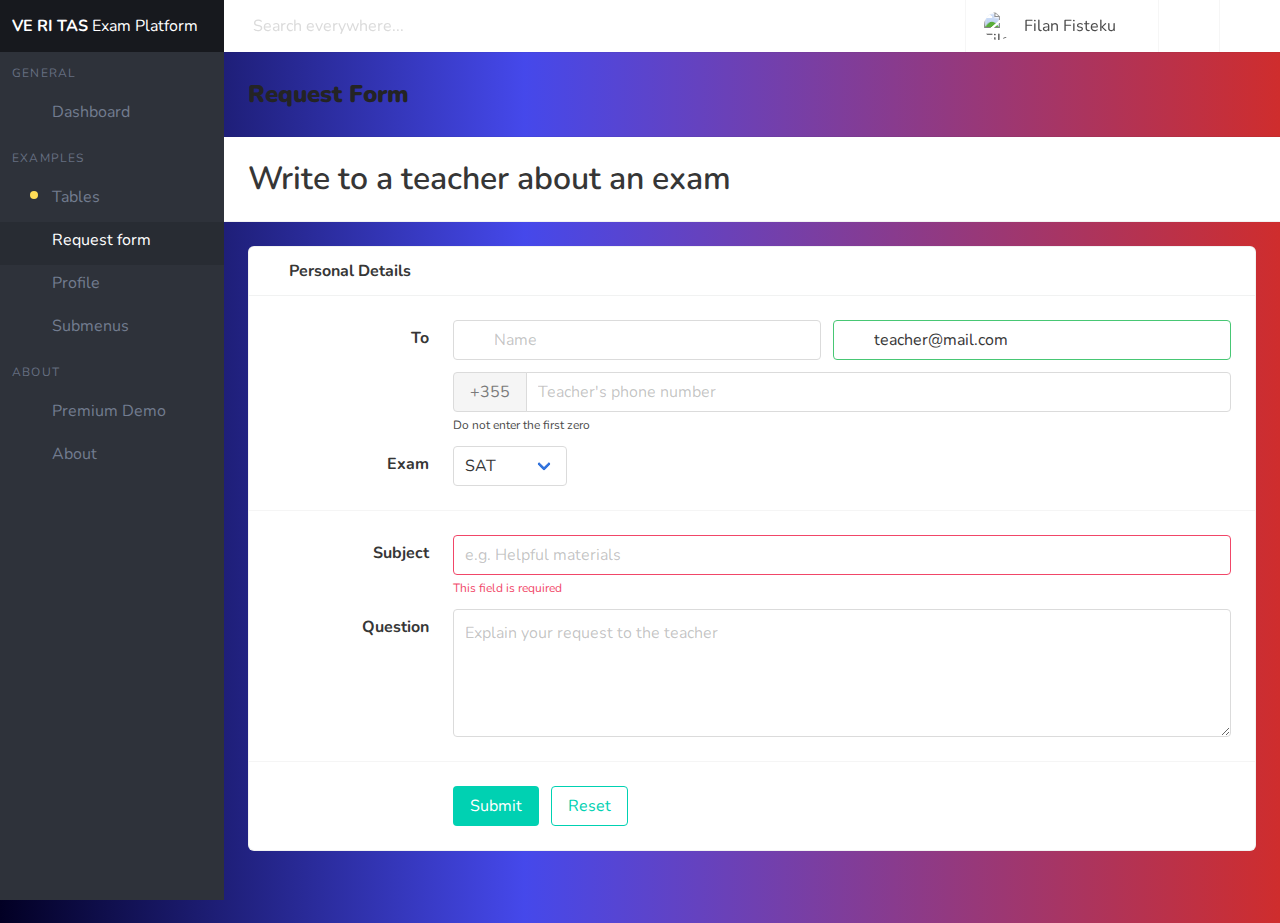
==== demo/forms.html @ 0a77200a "Intialize repository" ====
<!DOCTYPE html>
<html lang="en" class="has-aside-left has-aside-mobile-transition has-navbar-fixed-top has-aside-expanded" style="background: linear-gradient(90deg, rgba(2,0,36,1) 0%, rgba(26,30,230,0.8122957801284576) 41%, rgba(207,45,45,1) 100%);;;"></html>
<html lang="en" class="has-aside-left has-aside-mobile-transition has-navbar-fixed-top has-aside-expanded">
<head>
  <meta charset="utf-8">
  <meta http-equiv="X-UA-Compatible" content="IE=edge">
  <meta name="viewport" content="width=device-width, initial-scale=1">
  <title>Write to the teacher </title>


  <link rel="stylesheet" href="css/main.min.css">


  <link rel="dns-prefetch" href="https://fonts.gstatic.com">
  <link href="https://fonts.googleapis.com/css?family=Nunito" rel="stylesheet" type="text/css">
</head>
<body>
<div id="app">
  <nav id="navbar-main" class="navbar is-fixed-top">
    <div class="navbar-brand">
      <a class="navbar-item is-hidden-desktop jb-aside-mobile-toggle">
        <span class="icon"><i class="mdi mdi-forwardburger mdi-24px"></i></span>
      </a>
      <div class="navbar-item has-control">
        <div class="control"><input placeholder="Search everywhere..." class="input"></div>
      </div>
    </div>
    <div class="navbar-brand is-right">
      <a class="navbar-item is-hidden-desktop jb-navbar-menu-toggle" data-target="navbar-menu">
        <span class="icon"><i class="mdi mdi-dots-vertical"></i></span>
      </a>
    </div>
    <div class="navbar-menu fadeIn animated faster" id="navbar-menu">
      <div class="navbar-end">
        <div class="navbar-item has-dropdown has-dropdown-with-icons has-divider is-hoverable">
          
           
          
       
          </div>
        </div>
        <div class="navbar-item has-dropdown has-dropdown-with-icons has-divider has-user-avatar is-hoverable">
          <a class="navbar-link is-arrowless">
            <div class="is-user-avatar">
              <img src="https://avatars.dicebear.com/v2/initials/Filan-Fisteku.svg" alt="Filan Fisteku">
            </div>
            <div class="is-user-name">
              <span>Filan Fisteku</span>
            </div>
            <span class="icon"><i class="mdi mdi-chevron-down"></i></span>
          </a>
          <div class="navbar-dropdown">
            <a href="profile.html" class="navbar-item">
              <span class="icon"><i class="mdi mdi-account"></i></span>
              <span>My Profile</span>
            </a>
            <a class="navbar-item">
              <span class="icon"><i class="mdi mdi-settings"></i></span>
              <span>Settings</span>
            </a>
            <a class="navbar-item">
              <span class="icon"><i class="mdi mdi-email"></i></span>
              <span>Messages</span>
            </a>
            <hr class="navbar-divider">
            <a class="navbar-item">
              <span class="icon"><i class="mdi mdi-logout"></i></span>
              <span>Log Out</span>
            </a>
          </div>
        </div>
        <a href="https://justboil.me/bulma-admin-template/one-html" title="About" class="navbar-item has-divider is-desktop-icon-only">
          <span class="icon"><i class="mdi mdi-help-circle-outline"></i></span>
          <span>About</span>
        </a>
        <a title="Log out" class="navbar-item is-desktop-icon-only">
          <span class="icon"><i class="mdi mdi-logout"></i></span>
          <span>Log out</span>
        </a>
      </div>
    </div>
  </nav>
  <aside class="aside is-placed-left is-expanded">
    <div class="aside-tools">
      <div class="aside-tools-label">
        <span><b>VE RI TAS</b> Exam Platform</span>
      </div>
    </div>
    <div class="menu is-menu-main">
      <p class="menu-label">General</p>
      <ul class="menu-list">
        <li>
          <a href="index.html" class="has-icon">
            <span class="icon"><i class="mdi mdi-desktop-mac"></i></span>
            <span class="menu-item-label">Dashboard</span>
          </a>
        </li>
      </ul>
      <p class="menu-label">Examples</p>
      <ul class="menu-list">
        <li>
          <a href="tables.html" class="has-icon">
            <span class="icon has-update-mark"><i class="mdi mdi-table"></i></span>
            <span class="menu-item-label">Tables</span>
          </a>
        </li>
        <li>
          <a href="forms.html" class="is-active has-icon">
            <span class="icon"><i class="mdi mdi-square-edit-outline"></i></span>
            <span class="menu-item-label">Request form</span>
          </a>
        </li>
        <li>
          <a href="profile.html" class="has-icon">
            <span class="icon"><i class="mdi mdi-account-circle"></i></span>
            <span class="menu-item-label">Profile</span>
          </a>
        </li>
        <li>
          <a class="has-icon has-dropdown-icon">
            <span class="icon"><i class="mdi mdi-view-list"></i></span>
            <span class="menu-item-label">Submenus</span>
            <div class="dropdown-icon">
              <span class="icon"><i class="mdi mdi-plus"></i></span>
            </div>
          </a>
          <ul>
            <li>
              <a href="#void">
                <span>Sub-item One</span>
              </a>
            </li>
            <li>
              <a href="#void">
                <span>Sub-item Two</span>
              </a>
            </li>
          </ul>
        </li>
      </ul>
      <p class="menu-label">About</p>
      <ul class="menu-list">
        <li>
          <a href="https://admin-one-html.justboil.me/" target="_blank" class="has-icon">
            <span class="icon"><i class="mdi mdi-credit-card-outline"></i></span>
            <span class="menu-item-label">Premium Demo</span>
          </a>
        </li>
        <li>
          <a href="https://justboil.me/bulma-admin-template/one-html" class="has-icon">
            <span class="icon"><i class="mdi mdi-help-circle"></i></span>
            <span class="menu-item-label">About</span>
          </a>
        </li>
      </ul>
    </div>
  </aside>
  <section class="section is-title-bar">
    <div class="level">
      <div class="level-left">
        <div class="level-item">
          <ul>
           
            <li>Request Form</li>
          </ul>
        </div>
      </div>
      <div class="level-right">
        <div class="level-item">
          <div class="buttons is-right">
          
          </div>
        </div>
      </div>
    </div>
  </section>
  <section class="hero is-hero-bar">
    <div class="hero-body">
      <div class="level">
        <div class="level-left">
          <div class="level-item"><h1 class="title">
            Write to a teacher about an exam
          </h1></div>
        </div>
        <div class="level-right" style="display: none;">
          <div class="level-item"></div>
        </div>
      </div>
    </div>
  </section>
  <section class="section is-main-section">
    <div class="card">
      <header class="card-header">
        <p class="card-header-title">
          <span class="icon"><i class="mdi mdi-ballot"></i></span>
          Personal Details
        </p>
      </header>
      <div class="card-content">
        <form method="get">
          <div class="field is-horizontal">
            <div class="field-label is-normal">
              <label class="label">To</label>
            </div>
            <div class="field-body">
              <div class="field">
                <p class="control is-expanded has-icons-left">
                  <input class="input" type="text" placeholder="Name">
                  <span class="icon is-small is-left"><i class="mdi mdi-account"></i></span>
                </p>
              </div>
              <div class="field">
                <p class="control is-expanded has-icons-left has-icons-right">
                  <input class="input is-success" type="email" placeholder="Email" value="teacher@mail.com">
                  <span class="icon is-small is-left"><i class="mdi mdi-mail"></i></span>
                  <span class="icon is-small is-right"><i class="mdi mdi-check"></i></span>
                </p>
              </div>
            </div>
          </div>
          <div class="field is-horizontal">
            <div class="field-label"></div>
            <div class="field-body">
              <div class="field is-expanded">
                <div class="field has-addons">
                  <p class="control">
                    <a class="button is-static">
                      +355
                    </a>
                  </p>
                  <p class="control is-expanded">
                    <input class="input" type="tel" placeholder="Teacher's phone number">
                  </p>
                </div>
                <p class="help">Do not enter the first zero</p>
              </div>
            </div>
          </div>
          <div class="field is-horizontal">
            <div class="field-label is-normal">
              <label class="label">Exam</label>
            </div>
            <div class="field-body">
              <div class="field is-narrow">
                <div class="control">
                  <div class="select is-fullwidth">
                    <select>
                      <option>SAT</option>
                      <option>IELTS</option>
                      <option>TestDaF</option>
                    </select>
                  </div>
                </div>
              </div>
            </div>
          </div>
          <hr>
          <div class="field is-horizontal">
            <div class="field-label is-normal">
              <label class="label">Subject</label>
            </div>
            <div class="field-body">
              <div class="field">
                <div class="control">
                  <input class="input is-danger" type="text" placeholder="e.g. Helpful materials">
                </div>
                <p class="help is-danger">
                  This field is required
                </p>
              </div>
            </div>
          </div>

          <div class="field is-horizontal">
            <div class="field-label is-normal">
              <label class="label">Question</label>
            </div>
            <div class="field-body">
              <div class="field">
                <div class="control">
                  <textarea class="textarea" placeholder="Explain your request to the teacher"></textarea>
                </div>
              </div>
            </div>
          </div>
          <hr>
          <div class="field is-horizontal">
            <div class="field-label">
       
            </div>
            <div class="field-body">
              <div class="field">
                <div class="field is-grouped">
                  <div class="control">
                    <button type="submit" class="button is-primary">
                      <span>Submit</span>
                    </button>
                  </div>
                  <div class="control">
                    <button type="button" class="button is-primary is-outlined">
                      <span>Reset</span>
                    </button>
                  </div>
                </div>
              </div>
            </div>
          </div>
        </form>
      </div>
    </div>
   

<script type="text/javascript" src="js/main.min.js"></script>
<link rel="stylesheet" href="https://cdn.materialdesignicons.com/4.9.95/css/materialdesignicons.min.css">
</body>
</html>
---- demo/css/main.min.css ----
@keyframes spinAround{from{transform:rotate(0deg)}to{transform:rotate(359deg)}}.delete,.modal-close,.b-radio.radio,.b-checkbox.checkbox,.switch,.button,.file,.breadcrumb,.pagination-previous,.pagination-next,.pagination-link,.pagination-ellipsis,.tabs,.is-unselectable{-webkit-touch-callout:none;-webkit-user-select:none;-moz-user-select:none;-ms-user-select:none;user-select:none}.select:not(.is-multiple):not(.is-loading)::after,.navbar-link:not(.is-arrowless)::after{border:3px solid rgba(0,0,0,0);border-radius:2px;border-right:0;border-top:0;content:" ";display:block;height:0.625em;margin-top:-0.4375em;pointer-events:none;position:absolute;top:50%;transform:rotate(-45deg);transform-origin:center;width:0.625em}.box:not(:last-child),.content:not(:last-child),.notification:not(:last-child),.progress:not(:last-child),.table:not(:last-child),.table-container:not(:last-child),.title:not(:last-child),.subtitle:not(:last-child),.block:not(:last-child),.highlight:not(:last-child),.breadcrumb:not(:last-child),.level:not(:last-child),.message:not(:last-child),.pagination:not(:last-child),.tabs:not(:last-child){margin-bottom:1.5rem}.delete,.modal-close{-moz-appearance:none;-webkit-appearance:none;background-color:rgba(10,10,10,0.2);border:none;border-radius:290486px;cursor:pointer;pointer-events:auto;display:inline-block;flex-grow:0;flex-shrink:0;font-size:0;height:20px;max-height:20px;max-width:20px;min-height:20px;min-width:20px;outline:none;position:relative;vertical-align:top;width:20px}.delete::before,.modal-close::before,.delete::after,.modal-close::after{background-color:#fff;content:"";display:block;left:50%;position:absolute;top:50%;transform:translateX(-50%) translateY(-50%) rotate(45deg);transform-origin:center center}.delete::before,.modal-close::before{height:2px;width:50%}.delete::after,.modal-close::after{height:50%;width:2px}.delete:hover,.modal-close:hover,.delete:focus,.modal-close:focus{background-color:rgba(10,10,10,0.3)}.delete:active,.modal-close:active{background-color:rgba(10,10,10,0.4)}.is-small.delete,.is-small.modal-close{height:16px;max-height:16px;max-width:16px;min-height:16px;min-width:16px;width:16px}.is-medium.delete,.is-medium.modal-close{height:24px;max-height:24px;max-width:24px;min-height:24px;min-width:24px;width:24px}.is-large.delete,.is-large.modal-close{height:32px;max-height:32px;max-width:32px;min-height:32px;min-width:32px;width:32px}.button.is-loading::after,.loader,.select.is-loading::after,.control.is-loading::after{animation:spinAround 500ms infinite linear;border:2px solid #dbdbdb;border-radius:290486px;border-right-color:transparent;border-top-color:transparent;content:"";display:block;height:1em;position:relative;width:1em}.image.is-square img,.image.is-square .has-ratio,.image.is-1by1 img,.image.is-1by1 .has-ratio,.image.is-5by4 img,.image.is-5by4 .has-ratio,.image.is-4by3 img,.image.is-4by3 .has-ratio,.image.is-3by2 img,.image.is-3by2 .has-ratio,.image.is-5by3 img,.image.is-5by3 .has-ratio,.image.is-16by9 img,.image.is-16by9 .has-ratio,.image.is-2by1 img,.image.is-2by1 .has-ratio,.image.is-3by1 img,.image.is-3by1 .has-ratio,.image.is-4by5 img,.image.is-4by5 .has-ratio,.image.is-3by4 img,.image.is-3by4 .has-ratio,.image.is-2by3 img,.image.is-2by3 .has-ratio,.image.is-3by5 img,.image.is-3by5 .has-ratio,.image.is-9by16 img,.image.is-9by16 .has-ratio,.image.is-1by2 img,.image.is-1by2 .has-ratio,.image.is-1by3 img,.image.is-1by3 .has-ratio,.modal,.modal-background,.is-overlay,.hero-video{bottom:0;left:0;position:absolute;right:0;top:0}.button,.input,.textarea,.select select,.file-cta,.file-name,.pagination-previous,.pagination-next,.pagination-link,.pagination-ellipsis{-moz-appearance:none;-webkit-appearance:none;align-items:center;border:1px solid transparent;border-radius:4px;box-shadow:none;display:inline-flex;font-size:1rem;height:2.5em;justify-content:flex-start;line-height:1.5;padding-bottom:calc(0.5em - 1px);padding-left:calc(0.75em - 1px);padding-right:calc(0.75em - 1px);padding-top:calc(0.5em - 1px);position:relative;vertical-align:top}.button:focus,.input:focus,.textarea:focus,.select select:focus,.file-cta:focus,.file-name:focus,.pagination-previous:focus,.pagination-next:focus,.pagination-link:focus,.pagination-ellipsis:focus,.is-focused.button,.is-focused.input,.is-focused.textarea,.select select.is-focused,.is-focused.file-cta,.is-focused.file-name,.is-focused.pagination-previous,.is-focused.pagination-next,.is-focused.pagination-link,.is-focused.pagination-ellipsis,.button:active,.input:active,.textarea:active,.select select:active,.file-cta:active,.file-name:active,.pagination-previous:active,.pagination-next:active,.pagination-link:active,.pagination-ellipsis:active,.is-active.button,.is-active.input,.is-active.textarea,.select select.is-active,.is-active.file-cta,.is-active.file-name,.is-active.pagination-previous,.is-active.pagination-next,.is-active.pagination-link,.is-active.pagination-ellipsis{outline:none}.button[disabled],.input[disabled],.textarea[disabled],.select select[disabled],.file-cta[disabled],.file-name[disabled],.pagination-previous[disabled],.pagination-next[disabled],.pagination-link[disabled],.pagination-ellipsis[disabled],fieldset[disabled] .button,fieldset[disabled] .input,fieldset[disabled] .textarea,fieldset[disabled] .select select,.select fieldset[disabled] select,fieldset[disabled] .file-cta,fieldset[disabled] .file-name,fieldset[disabled] .pagination-previous,fieldset[disabled] .pagination-next,fieldset[disabled] .pagination-link,fieldset[disabled] .pagination-ellipsis{cursor:not-allowed}.b-radio.radio{outline:none;display:inline-flex;align-items:center}.b-radio.radio:not(.button){margin-right:0.5em}.b-radio.radio:not(.button)+.radio:last-child{margin-right:0}.b-radio.radio+.radio{margin-left:0}.b-radio.radio input[type=radio]{position:absolute;left:0;opacity:0;outline:none;z-index:-1}.b-radio.radio input[type=radio]+.check{display:flex;flex-shrink:0;position:relative;cursor:pointer;width:1.25em;height:1.25em;transition:background 150ms ease-out;border-radius:50%;border:1px solid #7a7a7a}.b-radio.radio input[type=radio]+.check:before{content:"";display:flex;position:absolute;left:50%;margin-left:calc(-1.25em / 2);bottom:50%;margin-bottom:calc(-1.25em / 2);width:1.25em;height:1.25em;transition:transform 150ms ease-out;border-radius:50%;transform:scale(0);background-color:#00d1b2}.b-radio.radio input[type=radio]+.check.is-white:before{background:#fff}.b-radio.radio input[type=radio]+.check.is-black:before{background:#0a0a0a}.b-radio.radio input[type=radio]+.check.is-light:before{background:#f5f5f5}.b-radio.radio input[type=radio]+.check.is-dark:before{background:#363636}.b-radio.radio input[type=radio]+.check.is-primary:before{background:#00d1b2}.b-radio.radio input[type=radio]+.check.is-link:before{background:#3273dc}.b-radio.radio input[type=radio]+.check.is-info:before{background:#3298dc}.b-radio.radio input[type=radio]+.check.is-success:before{background:#48c774}.b-radio.radio input[type=radio]+.check.is-warning:before{background:#ffdd57}.b-radio.radio input[type=radio]+.check.is-danger:before{background:#f14668}.b-radio.radio input[type=radio]:checked+.check{border-color:#00d1b2}.b-radio.radio input[type=radio]:checked+.check.is-white{border-color:#fff}.b-radio.radio input[type=radio]:checked+.check.is-black{border-color:#0a0a0a}.b-radio.radio input[type=radio]:checked+.check.is-light{border-color:#f5f5f5}.b-radio.radio input[type=radio]:checked+.check.is-dark{border-color:#363636}.b-radio.radio input[type=radio]:checked+.check.is-primary{border-color:#00d1b2}.b-radio.radio input[type=radio]:checked+.check.is-link{border-color:#3273dc}.b-radio.radio input[type=radio]:checked+.check.is-info{border-color:#3298dc}.b-radio.radio input[type=radio]:checked+.check.is-success{border-color:#48c774}.b-radio.radio input[type=radio]:checked+.check.is-warning{border-color:#ffdd57}.b-radio.radio input[type=radio]:checked+.check.is-danger{border-color:#f14668}.b-radio.radio input[type=radio]:checked+.check:before{transform:scale(0.5)}.b-radio.radio .control-label{padding-left:0.5em}.b-radio.radio.button{display:flex}.b-radio.radio[disabled]{opacity:0.5}.b-radio.radio:hover input[type=radio]:not(:disabled)+.check{border-color:#00d1b2}.b-radio.radio:hover input[type=radio]:not(:disabled)+.check.is-white{border-color:#fff}.b-radio.radio:hover input[type=radio]:not(:disabled)+.check.is-black{border-color:#0a0a0a}.b-radio.radio:hover input[type=radio]:not(:disabled)+.check.is-light{border-color:#f5f5f5}.b-radio.radio:hover input[type=radio]:not(:disabled)+.check.is-dark{border-color:#363636}.b-radio.radio:hover input[type=radio]:not(:disabled)+.check.is-primary{border-color:#00d1b2}.b-radio.radio:hover input[type=radio]:not(:disabled)+.check.is-link{border-color:#3273dc}.b-radio.radio:hover input[type=radio]:not(:disabled)+.check.is-info{border-color:#3298dc}.b-radio.radio:hover input[type=radio]:not(:disabled)+.check.is-success{border-color:#48c774}.b-radio.radio:hover input[type=radio]:not(:disabled)+.check.is-warning{border-color:#ffdd57}.b-radio.radio:hover input[type=radio]:not(:disabled)+.check.is-danger{border-color:#f14668}.b-radio.radio.is-small{border-radius:2px;font-size:.75rem}.b-radio.radio.is-medium{font-size:1.25rem}.b-radio.radio.is-large{font-size:1.5rem}.delete,.modal-close,.b-radio.radio,.b-checkbox.checkbox,.switch,.button,.file,.breadcrumb,.pagination-previous,.pagination-next,.pagination-link,.pagination-ellipsis,.tabs,.is-unselectable{-webkit-touch-callout:none;-webkit-user-select:none;-moz-user-select:none;-ms-user-select:none;user-select:none}.select:not(.is-multiple):not(.is-loading)::after,.navbar-link:not(.is-arrowless)::after{border:3px solid rgba(0,0,0,0);border-radius:2px;border-right:0;border-top:0;content:" ";display:block;height:0.625em;margin-top:-0.4375em;pointer-events:none;position:absolute;top:50%;transform:rotate(-45deg);transform-origin:center;width:0.625em}.box:not(:last-child),.content:not(:last-child),.notification:not(:last-child),.progress:not(:last-child),.table:not(:last-child),.table-container:not(:last-child),.title:not(:last-child),.subtitle:not(:last-child),.block:not(:last-child),.highlight:not(:last-child),.breadcrumb:not(:last-child),.level:not(:last-child),.message:not(:last-child),.pagination:not(:last-child),.tabs:not(:last-child){margin-bottom:1.5rem}.delete,.modal-close{-moz-appearance:none;-webkit-appearance:none;background-color:rgba(10,10,10,0.2);border:none;border-radius:290486px;cursor:pointer;pointer-events:auto;display:inline-block;flex-grow:0;flex-shrink:0;font-size:0;height:20px;max-height:20px;max-width:20px;min-height:20px;min-width:20px;outline:none;position:relative;vertical-align:top;width:20px}.delete::before,.modal-close::before,.delete::after,.modal-close::after{background-color:#fff;content:"";display:block;left:50%;position:absolute;top:50%;transform:translateX(-50%) translateY(-50%) rotate(45deg);transform-origin:center center}.delete::before,.modal-close::before{height:2px;width:50%}.delete::after,.modal-close::after{height:50%;width:2px}.delete:hover,.modal-close:hover,.delete:focus,.modal-close:focus{background-color:rgba(10,10,10,0.3)}.delete:active,.modal-close:active{background-color:rgba(10,10,10,0.4)}.is-small.delete,.is-small.modal-close{height:16px;max-height:16px;max-width:16px;min-height:16px;min-width:16px;width:16px}.is-medium.delete,.is-medium.modal-close{height:24px;max-height:24px;max-width:24px;min-height:24px;min-width:24px;width:24px}.is-large.delete,.is-large.modal-close{height:32px;max-height:32px;max-width:32px;min-height:32px;min-width:32px;width:32px}.button.is-loading::after,.loader,.select.is-loading::after,.control.is-loading::after{animation:spinAround 500ms infinite linear;border:2px solid #dbdbdb;border-radius:290486px;border-right-color:transparent;border-top-color:transparent;content:"";display:block;height:1em;position:relative;width:1em}.image.is-square img,.image.is-square .has-ratio,.image.is-1by1 img,.image.is-1by1 .has-ratio,.image.is-5by4 img,.image.is-5by4 .has-ratio,.image.is-4by3 img,.image.is-4by3 .has-ratio,.image.is-3by2 img,.image.is-3by2 .has-ratio,.image.is-5by3 img,.image.is-5by3 .has-ratio,.image.is-16by9 img,.image.is-16by9 .has-ratio,.image.is-2by1 img,.image.is-2by1 .has-ratio,.image.is-3by1 img,.image.is-3by1 .has-ratio,.image.is-4by5 img,.image.is-4by5 .has-ratio,.image.is-3by4 img,.image.is-3by4 .has-ratio,.image.is-2by3 img,.image.is-2by3 .has-ratio,.image.is-3by5 img,.image.is-3by5 .has-ratio,.image.is-9by16 img,.image.is-9by16 .has-ratio,.image.is-1by2 img,.image.is-1by2 .has-ratio,.image.is-1by3 img,.image.is-1by3 .has-ratio,.modal,.modal-background,.is-overlay,.hero-video{bottom:0;left:0;position:absolute;right:0;top:0}.table-wrapper .table{margin-bottom:0}.table-wrapper:not(:last-child){margin-bottom:1.5rem}@media screen and (max-width: 1023px){.table-wrapper{overflow-x:auto}}.b-table{transition:opacity 86ms ease-out}@media screen and (min-width: 769px), print{.b-table .table-mobile-sort{display:none}}.b-table .icon{transition:transform 150ms ease-out,opacity 86ms ease-out}.b-table .icon.is-desc{transform:rotate(180deg)}.b-table .icon.is-expanded{transform:rotate(90deg)}.b-table .table{width:100%;border:1px solid transparent;border-radius:4px;border-collapse:separate}.b-table .table th{font-weight:600}.b-table .table th .th-wrap{display:flex;align-items:center}.b-table .table th .th-wrap .icon{margin-left:.5rem;margin-right:0;font-size:1rem}.b-table .table th .th-wrap.is-numeric{flex-direction:row-reverse;text-align:right}.b-table .table th .th-wrap.is-numeric .icon{margin-left:0;margin-right:.5rem}.b-table .table th .th-wrap.is-centered{justify-content:center;text-align:center}.b-table .table th.is-current-sort{border-color:#7a7a7a;font-weight:700}.b-table .table th.is-sortable:hover{border-color:#7a7a7a}.b-table .table th.is-sortable,.b-table .table th.is-sortable .th-wrap{cursor:pointer}.b-table .table th .multi-sort-cancel-icon{margin-left:10px}.b-table .table th.is-sticky{position:-webkit-sticky;position:sticky;left:0;z-index:3 !important;background:#fff}.b-table .table tr.is-selected .checkbox input:checked+.check{background:#fff url("data:image/svg+xml,%3Csvg xmlns='http://www.w3.org/2000/svg' viewBox='0 0 1 1'%3E%3Cpath style='fill:%2300d1b2' d='M 0.04038059,0.6267767 0.14644661,0.52071068 0.42928932,0.80355339 0.3232233,0.90961941 z M 0.21715729,0.80355339 0.85355339,0.16715729 0.95961941,0.2732233 0.3232233,0.90961941 z'%3E%3C/path%3E%3C/svg%3E") no-repeat center center}.b-table .table tr.is-selected .checkbox input+.check{border-color:#fff}.b-table .table tr.is-empty:hover{background-color:transparent}.b-table .table .is-chevron-cell,.b-table .table .is-checkbox-cell{width:40px}.b-table .table .is-chevron-cell{vertical-align:middle}.b-table .table .is-checkbox-cell .checkbox{vertical-align:middle}.b-table .table .is-checkbox-cell .checkbox.b-checkbox{margin-right:0}.b-table .table .is-checkbox-cell .checkbox .check{transition:none}.b-table .table tr.detail{box-shadow:inset 0 1px 3px #dbdbdb;background:#fafafa}.b-table .table tr.detail .detail-container{padding:1rem}.b-table .table:focus{border-color:#3273dc;box-shadow:0 0 0 0.125em rgba(50,115,220,0.25)}.b-table .table.is-bordered th.is-current-sort,.b-table .table.is-bordered th.is-sortable:hover{border-color:#dbdbdb;background:#f5f5f5}.b-table .table td.is-sticky{position:-webkit-sticky;position:sticky;left:0;z-index:1;background:#fff}.b-table .table td.is-image-cell .image{margin:0 auto;width:1.5rem;height:1.5rem}.b-table .table td.is-progress-cell{min-width:5rem;vertical-align:middle}.b-table .table-wrapper.has-sticky-header{height:300px;overflow-y:auto}@media screen and (max-width: 768px){.b-table .table-wrapper.has-sticky-header.has-mobile-cards{height:initial !important;overflow-y:initial !important}}.b-table .table-wrapper.has-sticky-header tr:first-child th{position:-webkit-sticky;position:sticky;top:0;z-index:2;background:#fff}@media screen and (max-width: 768px){.b-table .table-wrapper.has-mobile-cards thead{display:none}.b-table .table-wrapper.has-mobile-cards tfoot th{border:0;display:inherit}.b-table .table-wrapper.has-mobile-cards tr{box-shadow:0 2px 3px rgba(10,10,10,0.1),0 0 0 1px rgba(10,10,10,0.1);max-width:100%;position:relative;display:block}.b-table .table-wrapper.has-mobile-cards tr td{border:0;display:inherit}.b-table .table-wrapper.has-mobile-cards tr td:last-child{border-bottom:0}.b-table .table-wrapper.has-mobile-cards tr:not(:last-child){margin-bottom:1rem}.b-table .table-wrapper.has-mobile-cards tr:not([class*="is-"]){background:inherit}.b-table .table-wrapper.has-mobile-cards tr:not([class*="is-"]):hover{background-color:inherit}.b-table .table-wrapper.has-mobile-cards tr.detail{margin-top:-1rem}.b-table .table-wrapper.has-mobile-cards tr:not(.detail):not(.is-empty):not(.table-footer) td{display:flex;width:auto;justify-content:space-between;text-align:right;border-bottom:1px solid #f5f5f5}.b-table .table-wrapper.has-mobile-cards tr:not(.detail):not(.is-empty):not(.table-footer) td:before{content:attr(data-label);font-weight:600;padding-right:.5rem;text-align:left}.b-table .table-wrapper.has-mobile-cards tr:not(.detail):not(.is-empty):not(.table-footer) td.is-image-cell .image{width:6rem;height:6rem;margin:0 auto .5rem}.b-table .table-wrapper.has-mobile-cards tr:not(.detail):not(.is-empty):not(.table-footer) td.is-progress-cell span,.b-table .table-wrapper.has-mobile-cards tr:not(.detail):not(.is-empty):not(.table-footer) td.is-progress-cell progress{display:flex;width:45%;align-items:center;align-self:center}.b-table .table-wrapper.has-mobile-cards tr:not(.detail):not(.is-empty):not(.table-footer) td.is-checkbox-cell,.b-table .table-wrapper.has-mobile-cards tr:not(.detail):not(.is-empty):not(.table-footer) td.is-image-cell{border-bottom:0 !important}.b-table .table-wrapper.has-mobile-cards tr:not(.detail):not(.is-empty):not(.table-footer) td.is-checkbox-cell:before,.b-table .table-wrapper.has-mobile-cards tr:not(.detail):not(.is-empty):not(.table-footer) td.is-actions-cell:before{display:none}.b-table .table-wrapper.has-mobile-cards tr:not(.detail):not(.is-empty):not(.table-footer) td.is-label-hidden:before,.b-table .table-wrapper.has-mobile-cards tr:not(.detail):not(.is-empty):not(.table-footer) td.is-image-cell:before{display:none}.b-table .table-wrapper.has-mobile-cards tr:not(.detail):not(.is-empty):not(.table-footer) td.is-label-hidden span{display:block;width:100%}.b-table .table-wrapper.has-mobile-cards tr:not(.detail):not(.is-empty):not(.table-footer) td.is-label-hidden.is-progress-col progress{width:100%}}.b-table .table-wrapper.is-card-list thead{display:none}.b-table .table-wrapper.is-card-list tfoot th{border:0;display:inherit}.b-table .table-wrapper.is-card-list tr{box-shadow:0 2px 3px rgba(10,10,10,0.1),0 0 0 1px rgba(10,10,10,0.1);max-width:100%;position:relative;display:block}.b-table .table-wrapper.is-card-list tr td{border:0;display:inherit}.b-table .table-wrapper.is-card-list tr td:last-child{border-bottom:0}.b-table .table-wrapper.is-card-list tr:not(:last-child){margin-bottom:1rem}.b-table .table-wrapper.is-card-list tr:not([class*="is-"]){background:inherit}.b-table .table-wrapper.is-card-list tr:not([class*="is-"]):hover{background-color:inherit}.b-table .table-wrapper.is-card-list tr.detail{margin-top:-1rem}.b-table .table-wrapper.is-card-list tr:not(.detail):not(.is-empty):not(.table-footer) td{display:flex;width:auto;justify-content:space-between;text-align:right;border-bottom:1px solid #f5f5f5}.b-table .table-wrapper.is-card-list tr:not(.detail):not(.is-empty):not(.table-footer) td:before{content:attr(data-label);font-weight:600;padding-right:.5rem;text-align:left}.b-table .table-wrapper.is-card-list tr:not(.detail):not(.is-empty):not(.table-footer) td.is-image-cell .image{width:6rem;height:6rem;margin:0 auto .5rem}.b-table .table-wrapper.is-card-list tr:not(.detail):not(.is-empty):not(.table-footer) td.is-progress-cell span,.b-table .table-wrapper.is-card-list tr:not(.detail):not(.is-empty):not(.table-footer) td.is-progress-cell progress{display:flex;width:45%;align-items:center;align-self:center}.b-table .table-wrapper.is-card-list tr:not(.detail):not(.is-empty):not(.table-footer) td.is-checkbox-cell,.b-table .table-wrapper.is-card-list tr:not(.detail):not(.is-empty):not(.table-footer) td.is-image-cell{border-bottom:0 !important}.b-table .table-wrapper.is-card-list tr:not(.detail):not(.is-empty):not(.table-footer) td.is-checkbox-cell:before,.b-table .table-wrapper.is-card-list tr:not(.detail):not(.is-empty):not(.table-footer) td.is-actions-cell:before{display:none}.b-table .table-wrapper.is-card-list tr:not(.detail):not(.is-empty):not(.table-footer) td.is-label-hidden:before,.b-table .table-wrapper.is-card-list tr:not(.detail):not(.is-empty):not(.table-footer) td.is-image-cell:before{display:none}.b-table .table-wrapper.is-card-list tr:not(.detail):not(.is-empty):not(.table-footer) td.is-label-hidden span{display:block;width:100%}.b-table .table-wrapper.is-card-list tr:not(.detail):not(.is-empty):not(.table-footer) td.is-label-hidden.is-progress-col progress{width:100%}.b-table.is-loading{position:relative;pointer-events:none;opacity:0.5}.b-table.is-loading:after{animation:spinAround 500ms infinite linear;border:2px solid #dbdbdb;border-radius:290486px;border-right-color:transparent;border-top-color:transparent;content:"";display:block;height:1em;position:relative;width:1em;position:absolute;top:4em;left:calc(50% - 2.5em);width:5em;height:5em;border-width:0.25em}.b-table.has-pagination .table-wrapper{margin-bottom:0}.b-table.has-pagination .table-wrapper+.notification{border-top-left-radius:0;border-top-right-radius:0}@keyframes spinAround{from{transform:rotate(0deg)}to{transform:rotate(359deg)}}.delete,.modal-close,.b-radio.radio,.b-checkbox.checkbox,.switch,.button,.file,.breadcrumb,.pagination-previous,.pagination-next,.pagination-link,.pagination-ellipsis,.tabs,.is-unselectable{-webkit-touch-callout:none;-webkit-user-select:none;-moz-user-select:none;-ms-user-select:none;user-select:none}.select:not(.is-multiple):not(.is-loading)::after,.navbar-link:not(.is-arrowless)::after{border:3px solid rgba(0,0,0,0);border-radius:2px;border-right:0;border-top:0;content:" ";display:block;height:0.625em;margin-top:-0.4375em;pointer-events:none;position:absolute;top:50%;transform:rotate(-45deg);transform-origin:center;width:0.625em}.box:not(:last-child),.content:not(:last-child),.notification:not(:last-child),.progress:not(:last-child),.table:not(:last-child),.table-container:not(:last-child),.title:not(:last-child),.subtitle:not(:last-child),.block:not(:last-child),.highlight:not(:last-child),.breadcrumb:not(:last-child),.level:not(:last-child),.message:not(:last-child),.pagination:not(:last-child),.tabs:not(:last-child){margin-bottom:1.5rem}.delete,.modal-close{-moz-appearance:none;-webkit-appearance:none;background-color:rgba(10,10,10,0.2);border:none;border-radius:290486px;cursor:pointer;pointer-events:auto;display:inline-block;flex-grow:0;flex-shrink:0;font-size:0;height:20px;max-height:20px;max-width:20px;min-height:20px;min-width:20px;outline:none;position:relative;vertical-align:top;width:20px}.delete::before,.modal-close::before,.delete::after,.modal-close::after{background-color:#fff;content:"";display:block;left:50%;position:absolute;top:50%;transform:translateX(-50%) translateY(-50%) rotate(45deg);transform-origin:center center}.delete::before,.modal-close::before{height:2px;width:50%}.delete::after,.modal-close::after{height:50%;width:2px}.delete:hover,.modal-close:hover,.delete:focus,.modal-close:focus{background-color:rgba(10,10,10,0.3)}.delete:active,.modal-close:active{background-color:rgba(10,10,10,0.4)}.is-small.delete,.is-small.modal-close{height:16px;max-height:16px;max-width:16px;min-height:16px;min-width:16px;width:16px}.is-medium.delete,.is-medium.modal-close{height:24px;max-height:24px;max-width:24px;min-height:24px;min-width:24px;width:24px}.is-large.delete,.is-large.modal-close{height:32px;max-height:32px;max-width:32px;min-height:32px;min-width:32px;width:32px}.button.is-loading::after,.loader,.select.is-loading::after,.control.is-loading::after{animation:spinAround 500ms infinite linear;border:2px solid #dbdbdb;border-radius:290486px;border-right-color:transparent;border-top-color:transparent;content:"";display:block;height:1em;position:relative;width:1em}.image.is-square img,.image.is-square .has-ratio,.image.is-1by1 img,.image.is-1by1 .has-ratio,.image.is-5by4 img,.image.is-5by4 .has-ratio,.image.is-4by3 img,.image.is-4by3 .has-ratio,.image.is-3by2 img,.image.is-3by2 .has-ratio,.image.is-5by3 img,.image.is-5by3 .has-ratio,.image.is-16by9 img,.image.is-16by9 .has-ratio,.image.is-2by1 img,.image.is-2by1 .has-ratio,.image.is-3by1 img,.image.is-3by1 .has-ratio,.image.is-4by5 img,.image.is-4by5 .has-ratio,.image.is-3by4 img,.image.is-3by4 .has-ratio,.image.is-2by3 img,.image.is-2by3 .has-ratio,.image.is-3by5 img,.image.is-3by5 .has-ratio,.image.is-9by16 img,.image.is-9by16 .has-ratio,.image.is-1by2 img,.image.is-1by2 .has-ratio,.image.is-1by3 img,.image.is-1by3 .has-ratio,.modal,.modal-background,.is-overlay,.hero-video{bottom:0;left:0;position:absolute;right:0;top:0}.button,.input,.textarea,.select select,.file-cta,.file-name,.pagination-previous,.pagination-next,.pagination-link,.pagination-ellipsis{-moz-appearance:none;-webkit-appearance:none;align-items:center;border:1px solid transparent;border-radius:4px;box-shadow:none;display:inline-flex;font-size:1rem;height:2.5em;justify-content:flex-start;line-height:1.5;padding-bottom:calc(0.5em - 1px);padding-left:calc(0.75em - 1px);padding-right:calc(0.75em - 1px);padding-top:calc(0.5em - 1px);position:relative;vertical-align:top}.button:focus,.input:focus,.textarea:focus,.select select:focus,.file-cta:focus,.file-name:focus,.pagination-previous:focus,.pagination-next:focus,.pagination-link:focus,.pagination-ellipsis:focus,.is-focused.button,.is-focused.input,.is-focused.textarea,.select select.is-focused,.is-focused.file-cta,.is-focused.file-name,.is-focused.pagination-previous,.is-focused.pagination-next,.is-focused.pagination-link,.is-focused.pagination-ellipsis,.button:active,.input:active,.textarea:active,.select select:active,.file-cta:active,.file-name:active,.pagination-previous:active,.pagination-next:active,.pagination-link:active,.pagination-ellipsis:active,.is-active.button,.is-active.input,.is-active.textarea,.select select.is-active,.is-active.file-cta,.is-active.file-name,.is-active.pagination-previous,.is-active.pagination-next,.is-active.pagination-link,.is-active.pagination-ellipsis{outline:none}.button[disabled],.input[disabled],.textarea[disabled],.select select[disabled],.file-cta[disabled],.file-name[disabled],.pagination-previous[disabled],.pagination-next[disabled],.pagination-link[disabled],.pagination-ellipsis[disabled],fieldset[disabled] .button,fieldset[disabled] .input,fieldset[disabled] .textarea,fieldset[disabled] .select select,.select fieldset[disabled] select,fieldset[disabled] .file-cta,fieldset[disabled] .file-name,fieldset[disabled] .pagination-previous,fieldset[disabled] .pagination-next,fieldset[disabled] .pagination-link,fieldset[disabled] .pagination-ellipsis{cursor:not-allowed}.b-checkbox.checkbox{outline:none;display:inline-flex;align-items:center}.b-checkbox.checkbox:not(.button){margin-right:0.5em}.b-checkbox.checkbox:not(.button)+.checkbox:last-child{margin-right:0}.b-checkbox.checkbox input[type=checkbox]{position:absolute;left:0;opacity:0;outline:none;z-index:-1}.b-checkbox.checkbox input[type=checkbox]+.check{width:1.25em;height:1.25em;flex-shrink:0;border-radius:4px;border:1px solid #7a7a7a;transition:background 150ms ease-out;background:rgba(0,0,0,0)}.b-checkbox.checkbox input[type=checkbox]:checked+.check{background:#00d1b2 url("data:image/svg+xml,%3Csvg xmlns='http://www.w3.org/2000/svg' viewBox='0 0 1 1'%3E%3Cpath style='fill:%23fff' d='M 0.04038059,0.6267767 0.14644661,0.52071068 0.42928932,0.80355339 0.3232233,0.90961941 z M 0.21715729,0.80355339 0.85355339,0.16715729 0.95961941,0.2732233 0.3232233,0.90961941 z'%3E%3C/path%3E%3C/svg%3E") no-repeat center center;border-color:#00d1b2}.b-checkbox.checkbox input[type=checkbox]:checked+.check.is-white{background:#fff url("data:image/svg+xml,%3Csvg xmlns='http://www.w3.org/2000/svg' viewBox='0 0 1 1'%3E%3Cpath style='fill:%230a0a0a' d='M 0.04038059,0.6267767 0.14644661,0.52071068 0.42928932,0.80355339 0.3232233,0.90961941 z M 0.21715729,0.80355339 0.85355339,0.16715729 0.95961941,0.2732233 0.3232233,0.90961941 z'%3E%3C/path%3E%3C/svg%3E") no-repeat center center;border-color:#fff}.b-checkbox.checkbox input[type=checkbox]:checked+.check.is-black{background:#0a0a0a url("data:image/svg+xml,%3Csvg xmlns='http://www.w3.org/2000/svg' viewBox='0 0 1 1'%3E%3Cpath style='fill:%23fff' d='M 0.04038059,0.6267767 0.14644661,0.52071068 0.42928932,0.80355339 0.3232233,0.90961941 z M 0.21715729,0.80355339 0.85355339,0.16715729 0.95961941,0.2732233 0.3232233,0.90961941 z'%3E%3C/path%3E%3C/svg%3E") no-repeat center center;border-color:#0a0a0a}.b-checkbox.checkbox input[type=checkbox]:checked+.check.is-light{background:#f5f5f5 url("data:image/svg+xml,%3Csvg xmlns='http://www.w3.org/2000/svg' viewBox='0 0 1 1'%3E%3Cpath style='fill:rgba(0,0,0,0.7)' d='M 0.04038059,0.6267767 0.14644661,0.52071068 0.42928932,0.80355339 0.3232233,0.90961941 z M 0.21715729,0.80355339 0.85355339,0.16715729 0.95961941,0.2732233 0.3232233,0.90961941 z'%3E%3C/path%3E%3C/svg%3E") no-repeat center center;border-color:#f5f5f5}.b-checkbox.checkbox input[type=checkbox]:checked+.check.is-dark{background:#363636 url("data:image/svg+xml,%3Csvg xmlns='http://www.w3.org/2000/svg' viewBox='0 0 1 1'%3E%3Cpath style='fill:%23fff' d='M 0.04038059,0.6267767 0.14644661,0.52071068 0.42928932,0.80355339 0.3232233,0.90961941 z M 0.21715729,0.80355339 0.85355339,0.16715729 0.95961941,0.2732233 0.3232233,0.90961941 z'%3E%3C/path%3E%3C/svg%3E") no-repeat center center;border-color:#363636}.b-checkbox.checkbox input[type=checkbox]:checked+.check.is-primary{background:#00d1b2 url("data:image/svg+xml,%3Csvg xmlns='http://www.w3.org/2000/svg' viewBox='0 0 1 1'%3E%3Cpath style='fill:%23fff' d='M 0.04038059,0.6267767 0.14644661,0.52071068 0.42928932,0.80355339 0.3232233,0.90961941 z M 0.21715729,0.80355339 0.85355339,0.16715729 0.95961941,0.2732233 0.3232233,0.90961941 z'%3E%3C/path%3E%3C/svg%3E") no-repeat center center;border-color:#00d1b2}.b-checkbox.checkbox input[type=checkbox]:checked+.check.is-link{background:#3273dc url("data:image/svg+xml,%3Csvg xmlns='http://www.w3.org/2000/svg' viewBox='0 0 1 1'%3E%3Cpath style='fill:%23fff' d='M 0.04038059,0.6267767 0.14644661,0.52071068 0.42928932,0.80355339 0.3232233,0.90961941 z M 0.21715729,0.80355339 0.85355339,0.16715729 0.95961941,0.2732233 0.3232233,0.90961941 z'%3E%3C/path%3E%3C/svg%3E") no-repeat center center;border-color:#3273dc}.b-checkbox.checkbox input[type=checkbox]:checked+.check.is-info{background:#3298dc url("data:image/svg+xml,%3Csvg xmlns='http://www.w3.org/2000/svg' viewBox='0 0 1 1'%3E%3Cpath style='fill:%23fff' d='M 0.04038059,0.6267767 0.14644661,0.52071068 0.42928932,0.80355339 0.3232233,0.90961941 z M 0.21715729,0.80355339 0.85355339,0.16715729 0.95961941,0.2732233 0.3232233,0.90961941 z'%3E%3C/path%3E%3C/svg%3E") no-repeat center center;border-color:#3298dc}.b-checkbox.checkbox input[type=checkbox]:checked+.check.is-success{background:#48c774 url("data:image/svg+xml,%3Csvg xmlns='http://www.w3.org/2000/svg' viewBox='0 0 1 1'%3E%3Cpath style='fill:%23fff' d='M 0.04038059,0.6267767 0.14644661,0.52071068 0.42928932,0.80355339 0.3232233,0.90961941 z M 0.21715729,0.80355339 0.85355339,0.16715729 0.95961941,0.2732233 0.3232233,0.90961941 z'%3E%3C/path%3E%3C/svg%3E") no-repeat center center;border-color:#48c774}.b-checkbox.checkbox input[type=checkbox]:checked+.check.is-warning{background:#ffdd57 url("data:image/svg+xml,%3Csvg xmlns='http://www.w3.org/2000/svg' viewBox='0 0 1 1'%3E%3Cpath style='fill:rgba(0,0,0,0.7)' d='M 0.04038059,0.6267767 0.14644661,0.52071068 0.42928932,0.80355339 0.3232233,0.90961941 z M 0.21715729,0.80355339 0.85355339,0.16715729 0.95961941,0.2732233 0.3232233,0.90961941 z'%3E%3C/path%3E%3C/svg%3E") no-repeat center center;border-color:#ffdd57}.b-checkbox.checkbox input[type=checkbox]:checked+.check.is-danger{background:#f14668 url("data:image/svg+xml,%3Csvg xmlns='http://www.w3.org/2000/svg' viewBox='0 0 1 1'%3E%3Cpath style='fill:%23fff' d='M 0.04038059,0.6267767 0.14644661,0.52071068 0.42928932,0.80355339 0.3232233,0.90961941 z M 0.21715729,0.80355339 0.85355339,0.16715729 0.95961941,0.2732233 0.3232233,0.90961941 z'%3E%3C/path%3E%3C/svg%3E") no-repeat center center;border-color:#f14668}.b-checkbox.checkbox input[type=checkbox].is-indeterminate+.check{background:#00d1b2 url("data:image/svg+xml,%3Csvg xmlns='http://www.w3.org/2000/svg' viewBox='0 0 1 1'%3E%3Crect style='fill:%23fff' width='0.7' height='0.2' x='.15' y='.4'%3E%3C/rect%3E%3C/svg%3E") no-repeat center center;border-color:#00d1b2}.b-checkbox.checkbox input[type=checkbox].is-indeterminate+.check.is-white{background:#fff url("data:image/svg+xml,%3Csvg xmlns='http://www.w3.org/2000/svg' viewBox='0 0 1 1'%3E%3Crect style='fill:%230a0a0a' width='0.7' height='0.2' x='.15' y='.4'%3E%3C/rect%3E%3C/svg%3E") no-repeat center center;border-color:#fff}.b-checkbox.checkbox input[type=checkbox].is-indeterminate+.check.is-black{background:#0a0a0a url("data:image/svg+xml,%3Csvg xmlns='http://www.w3.org/2000/svg' viewBox='0 0 1 1'%3E%3Crect style='fill:%23fff' width='0.7' height='0.2' x='.15' y='.4'%3E%3C/rect%3E%3C/svg%3E") no-repeat center center;border-color:#0a0a0a}.b-checkbox.checkbox input[type=checkbox].is-indeterminate+.check.is-light{background:#f5f5f5 url("data:image/svg+xml,%3Csvg xmlns='http://www.w3.org/2000/svg' viewBox='0 0 1 1'%3E%3Crect style='fill:rgba(0,0,0,0.7)' width='0.7' height='0.2' x='.15' y='.4'%3E%3C/rect%3E%3C/svg%3E") no-repeat center center;border-color:#f5f5f5}.b-checkbox.checkbox input[type=checkbox].is-indeterminate+.check.is-dark{background:#363636 url("data:image/svg+xml,%3Csvg xmlns='http://www.w3.org/2000/svg' viewBox='0 0 1 1'%3E%3Crect style='fill:%23fff' width='0.7' height='0.2' x='.15' y='.4'%3E%3C/rect%3E%3C/svg%3E") no-repeat center center;border-color:#363636}.b-checkbox.checkbox input[type=checkbox].is-indeterminate+.check.is-primary{background:#00d1b2 url("data:image/svg+xml,%3Csvg xmlns='http://www.w3.org/2000/svg' viewBox='0 0 1 1'%3E%3Crect style='fill:%23fff' width='0.7' height='0.2' x='.15' y='.4'%3E%3C/rect%3E%3C/svg%3E") no-repeat center center;border-color:#00d1b2}.b-checkbox.checkbox input[type=checkbox].is-indeterminate+.check.is-link{background:#3273dc url("data:image/svg+xml,%3Csvg xmlns='http://www.w3.org/2000/svg' viewBox='0 0 1 1'%3E%3Crect style='fill:%23fff' width='0.7' height='0.2' x='.15' y='.4'%3E%3C/rect%3E%3C/svg%3E") no-repeat center center;border-color:#3273dc}.b-checkbox.checkbox input[type=checkbox].is-indeterminate+.check.is-info{background:#3298dc url("data:image/svg+xml,%3Csvg xmlns='http://www.w3.org/2000/svg' viewBox='0 0 1 1'%3E%3Crect style='fill:%23fff' width='0.7' height='0.2' x='.15' y='.4'%3E%3C/rect%3E%3C/svg%3E") no-repeat center center;border-color:#3298dc}.b-checkbox.checkbox input[type=checkbox].is-indeterminate+.check.is-success{background:#48c774 url("data:image/svg+xml,%3Csvg xmlns='http://www.w3.org/2000/svg' viewBox='0 0 1 1'%3E%3Crect style='fill:%23fff' width='0.7' height='0.2' x='.15' y='.4'%3E%3C/rect%3E%3C/svg%3E") no-repeat center center;border-color:#48c774}.b-checkbox.checkbox input[type=checkbox].is-indeterminate+.check.is-warning{background:#ffdd57 url("data:image/svg+xml,%3Csvg xmlns='http://www.w3.org/2000/svg' viewBox='0 0 1 1'%3E%3Crect style='fill:rgba(0,0,0,0.7)' width='0.7' height='0.2' x='.15' y='.4'%3E%3C/rect%3E%3C/svg%3E") no-repeat center center;border-color:#ffdd57}.b-checkbox.checkbox input[type=checkbox].is-indeterminate+.check.is-danger{background:#f14668 url("data:image/svg+xml,%3Csvg xmlns='http://www.w3.org/2000/svg' viewBox='0 0 1 1'%3E%3Crect style='fill:%23fff' width='0.7' height='0.2' x='.15' y='.4'%3E%3C/rect%3E%3C/svg%3E") no-repeat center center;border-color:#f14668}.b-checkbox.checkbox .control-label{padding-left:0.5em}.b-checkbox.checkbox.button{display:flex}.b-checkbox.checkbox[disabled]{opacity:0.5}.b-checkbox.checkbox:hover input[type=checkbox]:not(:disabled)+.check{border-color:#00d1b2}.b-checkbox.checkbox:hover input[type=checkbox]:not(:disabled)+.check.is-white{border-color:#fff}.b-checkbox.checkbox:hover input[type=checkbox]:not(:disabled)+.check.is-black{border-color:#0a0a0a}.b-checkbox.checkbox:hover input[type=checkbox]:not(:disabled)+.check.is-light{border-color:#f5f5f5}.b-checkbox.checkbox:hover input[type=checkbox]:not(:disabled)+.check.is-dark{border-color:#363636}.b-checkbox.checkbox:hover input[type=checkbox]:not(:disabled)+.check.is-primary{border-color:#00d1b2}.b-checkbox.checkbox:hover input[type=checkbox]:not(:disabled)+.check.is-link{border-color:#3273dc}.b-checkbox.checkbox:hover input[type=checkbox]:not(:disabled)+.check.is-info{border-color:#3298dc}.b-checkbox.checkbox:hover input[type=checkbox]:not(:disabled)+.check.is-success{border-color:#48c774}.b-checkbox.checkbox:hover input[type=checkbox]:not(:disabled)+.check.is-warning{border-color:#ffdd57}.b-checkbox.checkbox:hover input[type=checkbox]:not(:disabled)+.check.is-danger{border-color:#f14668}.b-checkbox.checkbox.is-small{border-radius:2px;font-size:.75rem}.b-checkbox.checkbox.is-medium{font-size:1.25rem}.b-checkbox.checkbox.is-large{font-size:1.5rem}@keyframes spinAround{from{transform:rotate(0deg)}to{transform:rotate(359deg)}}.delete,.modal-close,.b-radio.radio,.b-checkbox.checkbox,.switch,.button,.file,.breadcrumb,.pagination-previous,.pagination-next,.pagination-link,.pagination-ellipsis,.tabs,.is-unselectable{-webkit-touch-callout:none;-webkit-user-select:none;-moz-user-select:none;-ms-user-select:none;user-select:none}.select:not(.is-multiple):not(.is-loading)::after,.navbar-link:not(.is-arrowless)::after{border:3px solid rgba(0,0,0,0);border-radius:2px;border-right:0;border-top:0;content:" ";display:block;height:0.625em;margin-top:-0.4375em;pointer-events:none;position:absolute;top:50%;transform:rotate(-45deg);transform-origin:center;width:0.625em}.box:not(:last-child),.content:not(:last-child),.notification:not(:last-child),.progress:not(:last-child),.table:not(:last-child),.table-container:not(:last-child),.title:not(:last-child),.subtitle:not(:last-child),.block:not(:last-child),.highlight:not(:last-child),.breadcrumb:not(:last-child),.level:not(:last-child),.message:not(:last-child),.pagination:not(:last-child),.tabs:not(:last-child){margin-bottom:1.5rem}.delete,.modal-close{-moz-appearance:none;-webkit-appearance:none;background-color:rgba(10,10,10,0.2);border:none;border-radius:290486px;cursor:pointer;pointer-events:auto;display:inline-block;flex-grow:0;flex-shrink:0;font-size:0;height:20px;max-height:20px;max-width:20px;min-height:20px;min-width:20px;outline:none;position:relative;vertical-align:top;width:20px}.delete::before,.modal-close::before,.delete::after,.modal-close::after{background-color:#fff;content:"";display:block;left:50%;position:absolute;top:50%;transform:translateX(-50%) translateY(-50%) rotate(45deg);transform-origin:center center}.delete::before,.modal-close::before{height:2px;width:50%}.delete::after,.modal-close::after{height:50%;width:2px}.delete:hover,.modal-close:hover,.delete:focus,.modal-close:focus{background-color:rgba(10,10,10,0.3)}.delete:active,.modal-close:active{background-color:rgba(10,10,10,0.4)}.is-small.delete,.is-small.modal-close{height:16px;max-height:16px;max-width:16px;min-height:16px;min-width:16px;width:16px}.is-medium.delete,.is-medium.modal-close{height:24px;max-height:24px;max-width:24px;min-height:24px;min-width:24px;width:24px}.is-large.delete,.is-large.modal-close{height:32px;max-height:32px;max-width:32px;min-height:32px;min-width:32px;width:32px}.button.is-loading::after,.loader,.select.is-loading::after,.control.is-loading::after{animation:spinAround 500ms infinite linear;border:2px solid #dbdbdb;border-radius:290486px;border-right-color:transparent;border-top-color:transparent;content:"";display:block;height:1em;position:relative;width:1em}.image.is-square img,.image.is-square .has-ratio,.image.is-1by1 img,.image.is-1by1 .has-ratio,.image.is-5by4 img,.image.is-5by4 .has-ratio,.image.is-4by3 img,.image.is-4by3 .has-ratio,.image.is-3by2 img,.image.is-3by2 .has-ratio,.image.is-5by3 img,.image.is-5by3 .has-ratio,.image.is-16by9 img,.image.is-16by9 .has-ratio,.image.is-2by1 img,.image.is-2by1 .has-ratio,.image.is-3by1 img,.image.is-3by1 .has-ratio,.image.is-4by5 img,.image.is-4by5 .has-ratio,.image.is-3by4 img,.image.is-3by4 .has-ratio,.image.is-2by3 img,.image.is-2by3 .has-ratio,.image.is-3by5 img,.image.is-3by5 .has-ratio,.image.is-9by16 img,.image.is-9by16 .has-ratio,.image.is-1by2 img,.image.is-1by2 .has-ratio,.image.is-1by3 img,.image.is-1by3 .has-ratio,.modal,.modal-background,.is-overlay,.hero-video{bottom:0;left:0;position:absolute;right:0;top:0}.button,.input,.textarea,.select select,.file-cta,.file-name,.pagination-previous,.pagination-next,.pagination-link,.pagination-ellipsis{-moz-appearance:none;-webkit-appearance:none;align-items:center;border:1px solid transparent;border-radius:4px;box-shadow:none;display:inline-flex;font-size:1rem;height:2.5em;justify-content:flex-start;line-height:1.5;padding-bottom:calc(0.5em - 1px);padding-left:calc(0.75em - 1px);padding-right:calc(0.75em - 1px);padding-top:calc(0.5em - 1px);position:relative;vertical-align:top}.button:focus,.input:focus,.textarea:focus,.select select:focus,.file-cta:focus,.file-name:focus,.pagination-previous:focus,.pagination-next:focus,.pagination-link:focus,.pagination-ellipsis:focus,.is-focused.button,.is-focused.input,.is-focused.textarea,.select select.is-focused,.is-focused.file-cta,.is-focused.file-name,.is-focused.pagination-previous,.is-focused.pagination-next,.is-focused.pagination-link,.is-focused.pagination-ellipsis,.button:active,.input:active,.textarea:active,.select select:active,.file-cta:active,.file-name:active,.pagination-previous:active,.pagination-next:active,.pagination-link:active,.pagination-ellipsis:active,.is-active.button,.is-active.input,.is-active.textarea,.select select.is-active,.is-active.file-cta,.is-active.file-name,.is-active.pagination-previous,.is-active.pagination-next,.is-active.pagination-link,.is-active.pagination-ellipsis{outline:none}.button[disabled],.input[disabled],.textarea[disabled],.select select[disabled],.file-cta[disabled],.file-name[disabled],.pagination-previous[disabled],.pagination-next[disabled],.pagination-link[disabled],.pagination-ellipsis[disabled],fieldset[disabled] .button,fieldset[disabled] .input,fieldset[disabled] .textarea,fieldset[disabled] .select select,.select fieldset[disabled] select,fieldset[disabled] .file-cta,fieldset[disabled] .file-name,fieldset[disabled] .pagination-previous,fieldset[disabled] .pagination-next,fieldset[disabled] .pagination-link,fieldset[disabled] .pagination-ellipsis{cursor:not-allowed}.switch{cursor:pointer;display:inline-flex;align-items:center;position:relative;margin-right:0.5em}.switch+.switch:last-child{margin-right:0}.switch input[type=checkbox]{position:absolute;left:0;opacity:0;outline:none;z-index:-1}.switch input[type=checkbox]+.check{display:flex;align-items:center;flex-shrink:0;width:2.75em;height:1.575em;padding:.2em;background:#b5b5b5;border-radius:4px;transition:background 150ms ease-out,box-shadow 150ms ease-out}.switch input[type=checkbox]+.check.is-white-passive,.switch input[type=checkbox]+.check:hover{background:#fff}.switch input[type=checkbox]+.check.input[type=checkbox]+.switch input[type=checkbox]+.check.check{background:'pink'}.switch input[type=checkbox]+.check.is-black-passive,.switch input[type=checkbox]+.check:hover{background:#0a0a0a}.switch input[type=checkbox]+.check.input[type=checkbox]+.switch input[type=checkbox]+.check.check{background:'pink'}.switch input[type=checkbox]+.check.is-light-passive,.switch input[type=checkbox]+.check:hover{background:#f5f5f5}.switch input[type=checkbox]+.check.input[type=checkbox]+.switch input[type=checkbox]+.check.check{background:'pink'}.switch input[type=checkbox]+.check.is-dark-passive,.switch input[type=checkbox]+.check:hover{background:#363636}.switch input[type=checkbox]+.check.input[type=checkbox]+.switch input[type=checkbox]+.check.check{background:'pink'}.switch input[type=checkbox]+.check.is-primary-passive,.switch input[type=checkbox]+.check:hover{background:#00d1b2}.switch input[type=checkbox]+.check.input[type=checkbox]+.switch input[type=checkbox]+.check.check{background:'pink'}.switch input[type=checkbox]+.check.is-link-passive,.switch input[type=checkbox]+.check:hover{background:#3273dc}.switch input[type=checkbox]+.check.input[type=checkbox]+.switch input[type=checkbox]+.check.check{background:'pink'}.switch input[type=checkbox]+.check.is-info-passive,.switch input[type=checkbox]+.check:hover{background:#3298dc}.switch input[type=checkbox]+.check.input[type=checkbox]+.switch input[type=checkbox]+.check.check{background:'pink'}.switch input[type=checkbox]+.check.is-success-passive,.switch input[type=checkbox]+.check:hover{background:#48c774}.switch input[type=checkbox]+.check.input[type=checkbox]+.switch input[type=checkbox]+.check.check{background:'pink'}.switch input[type=checkbox]+.check.is-warning-passive,.switch input[type=checkbox]+.check:hover{background:#ffdd57}.switch input[type=checkbox]+.check.input[type=checkbox]+.switch input[type=checkbox]+.check.check{background:'pink'}.switch input[type=checkbox]+.check.is-danger-passive,.switch input[type=checkbox]+.check:hover{background:#f14668}.switch input[type=checkbox]+.check.input[type=checkbox]+.switch input[type=checkbox]+.check.check{background:'pink'}.switch input[type=checkbox]+.check:before{content:"";display:block;border-radius:4px;width:1.175em;height:1.175em;background:#f5f5f5;transition:transform 150ms ease-out;will-change:transform;transform-origin:left}.switch input[type=checkbox]+.check.is-elastic:before{transform:scaleX(1.5);border-radius:4px}.switch input[type=checkbox]:checked+.check{background:#00d1b2}.switch input[type=checkbox]:checked+.check.is-white{background:#fff}.switch input[type=checkbox]:checked+.check.is-black{background:#0a0a0a}.switch input[type=checkbox]:checked+.check.is-light{background:#f5f5f5}.switch input[type=checkbox]:checked+.check.is-dark{background:#363636}.switch input[type=checkbox]:checked+.check.is-primary{background:#00d1b2}.switch input[type=checkbox]:checked+.check.is-link{background:#3273dc}.switch input[type=checkbox]:checked+.check.is-info{background:#3298dc}.switch input[type=checkbox]:checked+.check.is-success{background:#48c774}.switch input[type=checkbox]:checked+.check.is-warning{background:#ffdd57}.switch input[type=checkbox]:checked+.check.is-danger{background:#f14668}.switch input[type=checkbox]:checked+.check:before{transform:translate3d(100%, 0, 0)}.switch input[type=checkbox]:checked+.check.is-elastic:before{transform:translate3d(50%, 0, 0) scaleX(1.5)}.switch input[type=checkbox]:focus,.switch input[type=checkbox]:active{outline:none}.switch .control-label{padding-left:0.5em}.switch:hover input[type=checkbox]+.check{background:rgba(181,181,181,0.9)}.switch:hover input[type=checkbox]+.check.is-white-passive{background:rgba(255,255,255,0.9)}.switch:hover input[type=checkbox]+.check.is-black-passive{background:rgba(10,10,10,0.9)}.switch:hover input[type=checkbox]+.check.is-light-passive{background:rgba(245,245,245,0.9)}.switch:hover input[type=checkbox]+.check.is-dark-passive{background:rgba(54,54,54,0.9)}.switch:hover input[type=checkbox]+.check.is-primary-passive{background:rgba(0,209,178,0.9)}.switch:hover input[type=checkbox]+.check.is-link-passive{background:rgba(50,115,220,0.9)}.switch:hover input[type=checkbox]+.check.is-info-passive{background:rgba(50,152,220,0.9)}.switch:hover input[type=checkbox]+.check.is-success-passive{background:rgba(72,199,116,0.9)}.switch:hover input[type=checkbox]+.check.is-warning-passive{background:rgba(255,221,87,0.9)}.switch:hover input[type=checkbox]+.check.is-danger-passive{background:rgba(241,70,104,0.9)}.switch:hover input[type=checkbox]:checked+.check{background:rgba(0,209,178,0.9)}.switch:hover input[type=checkbox]:checked+.check.is-white{background:rgba(255,255,255,0.9)}.switch:hover input[type=checkbox]:checked+.check.is-black{background:rgba(10,10,10,0.9)}.switch:hover input[type=checkbox]:checked+.check.is-light{background:rgba(245,245,245,0.9)}.switch:hover input[type=checkbox]:checked+.check.is-dark{background:rgba(54,54,54,0.9)}.switch:hover input[type=checkbox]:checked+.check.is-primary{background:rgba(0,209,178,0.9)}.switch:hover input[type=checkbox]:checked+.check.is-link{background:rgba(50,115,220,0.9)}.switch:hover input[type=checkbox]:checked+.check.is-info{background:rgba(50,152,220,0.9)}.switch:hover input[type=checkbox]:checked+.check.is-success{background:rgba(72,199,116,0.9)}.switch:hover input[type=checkbox]:checked+.check.is-warning{background:rgba(255,221,87,0.9)}.switch:hover input[type=checkbox]:checked+.check.is-danger{background:rgba(241,70,104,0.9)}.switch.is-rounded input[type=checkbox]+.check{border-radius:290486px}.switch.is-rounded input[type=checkbox]+.check:before{border-radius:290486px}.switch.is-rounded input[type=checkbox].is-elastic:before{transform:scaleX(1.5);border-radius:290486px}.switch.is-outlined input[type=checkbox]+.check{background:transparent;border:0.1rem solid #b5b5b5;padding:.1em}.switch.is-outlined input[type=checkbox]+.check.is-white-passive{border:0.1rem solid rgba(255,255,255,0.9)}.switch.is-outlined input[type=checkbox]+.check.is-white-passive:before{background:#fff}.switch.is-outlined input[type=checkbox]+.check.is-white-passive:hover{border-color:rgba(255,255,255,0.9)}.switch.is-outlined input[type=checkbox]+.check.is-black-passive{border:0.1rem solid rgba(10,10,10,0.9)}.switch.is-outlined input[type=checkbox]+.check.is-black-passive:before{background:#0a0a0a}.switch.is-outlined input[type=checkbox]+.check.is-black-passive:hover{border-color:rgba(10,10,10,0.9)}.switch.is-outlined input[type=checkbox]+.check.is-light-passive{border:0.1rem solid rgba(245,245,245,0.9)}.switch.is-outlined input[type=checkbox]+.check.is-light-passive:before{background:#f5f5f5}.switch.is-outlined input[type=checkbox]+.check.is-light-passive:hover{border-color:rgba(245,245,245,0.9)}.switch.is-outlined input[type=checkbox]+.check.is-dark-passive{border:0.1rem solid rgba(54,54,54,0.9)}.switch.is-outlined input[type=checkbox]+.check.is-dark-passive:before{background:#363636}.switch.is-outlined input[type=checkbox]+.check.is-dark-passive:hover{border-color:rgba(54,54,54,0.9)}.switch.is-outlined input[type=checkbox]+.check.is-primary-passive{border:0.1rem solid rgba(0,209,178,0.9)}.switch.is-outlined input[type=checkbox]+.check.is-primary-passive:before{background:#00d1b2}.switch.is-outlined input[type=checkbox]+.check.is-primary-passive:hover{border-color:rgba(0,209,178,0.9)}.switch.is-outlined input[type=checkbox]+.check.is-link-passive{border:0.1rem solid rgba(50,115,220,0.9)}.switch.is-outlined input[type=checkbox]+.check.is-link-passive:before{background:#3273dc}.switch.is-outlined input[type=checkbox]+.check.is-link-passive:hover{border-color:rgba(50,115,220,0.9)}.switch.is-outlined input[type=checkbox]+.check.is-info-passive{border:0.1rem solid rgba(50,152,220,0.9)}.switch.is-outlined input[type=checkbox]+.check.is-info-passive:before{background:#3298dc}.switch.is-outlined input[type=checkbox]+.check.is-info-passive:hover{border-color:rgba(50,152,220,0.9)}.switch.is-outlined input[type=checkbox]+.check.is-success-passive{border:0.1rem solid rgba(72,199,116,0.9)}.switch.is-outlined input[type=checkbox]+.check.is-success-passive:before{background:#48c774}.switch.is-outlined input[type=checkbox]+.check.is-success-passive:hover{border-color:rgba(72,199,116,0.9)}.switch.is-outlined input[type=checkbox]+.check.is-warning-passive{border:0.1rem solid rgba(255,221,87,0.9)}.switch.is-outlined input[type=checkbox]+.check.is-warning-passive:before{background:#ffdd57}.switch.is-outlined input[type=checkbox]+.check.is-warning-passive:hover{border-color:rgba(255,221,87,0.9)}.switch.is-outlined input[type=checkbox]+.check.is-danger-passive{border:0.1rem solid rgba(241,70,104,0.9)}.switch.is-outlined input[type=checkbox]+.check.is-danger-passive:before{background:#f14668}.switch.is-outlined input[type=checkbox]+.check.is-danger-passive:hover{border-color:rgba(241,70,104,0.9)}.switch.is-outlined input[type=checkbox]+.check:before{background:#b5b5b5}.switch.is-outlined input[type=checkbox]:checked+.check{border-color:#00d1b2}.switch.is-outlined input[type=checkbox]:checked+.check.is-white{background:transparent;border-color:#fff}.switch.is-outlined input[type=checkbox]:checked+.check.is-white:before{background:#fff}.switch.is-outlined input[type=checkbox]:checked+.check.is-black{background:transparent;border-color:#0a0a0a}.switch.is-outlined input[type=checkbox]:checked+.check.is-black:before{background:#0a0a0a}.switch.is-outlined input[type=checkbox]:checked+.check.is-light{background:transparent;border-color:#f5f5f5}.switch.is-outlined input[type=checkbox]:checked+.check.is-light:before{background:#f5f5f5}.switch.is-outlined input[type=checkbox]:checked+.check.is-dark{background:transparent;border-color:#363636}.switch.is-outlined input[type=checkbox]:checked+.check.is-dark:before{background:#363636}.switch.is-outlined input[type=checkbox]:checked+.check.is-primary{background:transparent;border-color:#00d1b2}.switch.is-outlined input[type=checkbox]:checked+.check.is-primary:before{background:#00d1b2}.switch.is-outlined input[type=checkbox]:checked+.check.is-link{background:transparent;border-color:#3273dc}.switch.is-outlined input[type=checkbox]:checked+.check.is-link:before{background:#3273dc}.switch.is-outlined input[type=checkbox]:checked+.check.is-info{background:transparent;border-color:#3298dc}.switch.is-outlined input[type=checkbox]:checked+.check.is-info:before{background:#3298dc}.switch.is-outlined input[type=checkbox]:checked+.check.is-success{background:transparent;border-color:#48c774}.switch.is-outlined input[type=checkbox]:checked+.check.is-success:before{background:#48c774}.switch.is-outlined input[type=checkbox]:checked+.check.is-warning{background:transparent;border-color:#ffdd57}.switch.is-outlined input[type=checkbox]:checked+.check.is-warning:before{background:#ffdd57}.switch.is-outlined input[type=checkbox]:checked+.check.is-danger{background:transparent;border-color:#f14668}.switch.is-outlined input[type=checkbox]:checked+.check.is-danger:before{background:#f14668}.switch.is-outlined input[type=checkbox]:checked+.check:before{background:#00d1b2}.switch.is-outlined:hover input[type=checkbox]+.check{background:transparent;border-color:rgba(181,181,181,0.9)}.switch.is-outlined:hover input[type=checkbox]:checked+.check{background:transparent;border-color:rgba(0,209,178,0.9)}.switch.is-outlined:hover input[type=checkbox]:checked+.check.is-white{border-color:rgba(255,255,255,0.9)}.switch.is-outlined:hover input[type=checkbox]:checked+.check.is-black{border-color:rgba(10,10,10,0.9)}.switch.is-outlined:hover input[type=checkbox]:checked+.check.is-light{border-color:rgba(245,245,245,0.9)}.switch.is-outlined:hover input[type=checkbox]:checked+.check.is-dark{border-color:rgba(54,54,54,0.9)}.switch.is-outlined:hover input[type=checkbox]:checked+.check.is-primary{border-color:rgba(0,209,178,0.9)}.switch.is-outlined:hover input[type=checkbox]:checked+.check.is-link{border-color:rgba(50,115,220,0.9)}.switch.is-outlined:hover input[type=checkbox]:checked+.check.is-info{border-color:rgba(50,152,220,0.9)}.switch.is-outlined:hover input[type=checkbox]:checked+.check.is-success{border-color:rgba(72,199,116,0.9)}.switch.is-outlined:hover input[type=checkbox]:checked+.check.is-warning{border-color:rgba(255,221,87,0.9)}.switch.is-outlined:hover input[type=checkbox]:checked+.check.is-danger{border-color:rgba(241,70,104,0.9)}.switch.is-small{border-radius:2px;font-size:.75rem}.switch.is-medium{font-size:1.25rem}.switch.is-large{font-size:1.5rem}.switch[disabled]{opacity:0.5;cursor:not-allowed;color:#7a7a7a}.upload{position:relative;display:inline-flex}.upload input[type=file]{position:absolute;top:0;left:0;width:100%;height:100%;opacity:0;outline:none;cursor:pointer;z-index:-1}.upload.is-expanded{width:100%}.field.file.has-addons .button.is-static{color:#242424;background-color:#fff;border-left:0}@media screen and (-ms-high-contrast: active), screen and (-ms-high-contrast: none){.upload input[type=file]{z-index:auto}}/*! bulma.io v0.9.0 | MIT License | github.com/jgthms/bulma */@keyframes spinAround{from{transform:rotate(0deg)}to{transform:rotate(359deg)}}.delete,.modal-close,.b-radio.radio,.b-checkbox.checkbox,.switch,.button,.file,.breadcrumb,.pagination-previous,.pagination-next,.pagination-link,.pagination-ellipsis,.tabs,.is-unselectable{-webkit-touch-callout:none;-webkit-user-select:none;-moz-user-select:none;-ms-user-select:none;user-select:none}.select:not(.is-multiple):not(.is-loading)::after,.navbar-link:not(.is-arrowless)::after{border:3px solid rgba(0,0,0,0);border-radius:2px;border-right:0;border-top:0;content:" ";display:block;height:0.625em;margin-top:-0.4375em;pointer-events:none;position:absolute;top:50%;transform:rotate(-45deg);transform-origin:center;width:0.625em}.box:not(:last-child),.content:not(:last-child),.notification:not(:last-child),.progress:not(:last-child),.table:not(:last-child),.table-container:not(:last-child),.title:not(:last-child),.subtitle:not(:last-child),.block:not(:last-child),.highlight:not(:last-child),.breadcrumb:not(:last-child),.level:not(:last-child),.message:not(:last-child),.pagination:not(:last-child),.tabs:not(:last-child){margin-bottom:1.5rem}.delete,.modal-close{-moz-appearance:none;-webkit-appearance:none;background-color:rgba(10,10,10,0.2);border:none;border-radius:290486px;cursor:pointer;pointer-events:auto;display:inline-block;flex-grow:0;flex-shrink:0;font-size:0;height:20px;max-height:20px;max-width:20px;min-height:20px;min-width:20px;outline:none;position:relative;vertical-align:top;width:20px}.delete::before,.modal-close::before,.delete::after,.modal-close::after{background-color:#fff;content:"";display:block;left:50%;position:absolute;top:50%;transform:translateX(-50%) translateY(-50%) rotate(45deg);transform-origin:center center}.delete::before,.modal-close::before{height:2px;width:50%}.delete::after,.modal-close::after{height:50%;width:2px}.delete:hover,.modal-close:hover,.delete:focus,.modal-close:focus{background-color:rgba(10,10,10,0.3)}.delete:active,.modal-close:active{background-color:rgba(10,10,10,0.4)}.is-small.delete,.is-small.modal-close{height:16px;max-height:16px;max-width:16px;min-height:16px;min-width:16px;width:16px}.is-medium.delete,.is-medium.modal-close{height:24px;max-height:24px;max-width:24px;min-height:24px;min-width:24px;width:24px}.is-large.delete,.is-large.modal-close{height:32px;max-height:32px;max-width:32px;min-height:32px;min-width:32px;width:32px}.button.is-loading::after,.loader,.select.is-loading::after,.control.is-loading::after{animation:spinAround 500ms infinite linear;border:2px solid #dbdbdb;border-radius:290486px;border-right-color:transparent;border-top-color:transparent;content:"";display:block;height:1em;position:relative;width:1em}.image.is-square img,.image.is-square .has-ratio,.image.is-1by1 img,.image.is-1by1 .has-ratio,.image.is-5by4 img,.image.is-5by4 .has-ratio,.image.is-4by3 img,.image.is-4by3 .has-ratio,.image.is-3by2 img,.image.is-3by2 .has-ratio,.image.is-5by3 img,.image.is-5by3 .has-ratio,.image.is-16by9 img,.image.is-16by9 .has-ratio,.image.is-2by1 img,.image.is-2by1 .has-ratio,.image.is-3by1 img,.image.is-3by1 .has-ratio,.image.is-4by5 img,.image.is-4by5 .has-ratio,.image.is-3by4 img,.image.is-3by4 .has-ratio,.image.is-2by3 img,.image.is-2by3 .has-ratio,.image.is-3by5 img,.image.is-3by5 .has-ratio,.image.is-9by16 img,.image.is-9by16 .has-ratio,.image.is-1by2 img,.image.is-1by2 .has-ratio,.image.is-1by3 img,.image.is-1by3 .has-ratio,.modal,.modal-background,.is-overlay,.hero-video{bottom:0;left:0;position:absolute;right:0;top:0}.button,.input,.textarea,.select select,.file-cta,.file-name,.pagination-previous,.pagination-next,.pagination-link,.pagination-ellipsis{-moz-appearance:none;-webkit-appearance:none;align-items:center;border:1px solid transparent;border-radius:4px;box-shadow:none;display:inline-flex;font-size:1rem;height:2.5em;justify-content:flex-start;line-height:1.5;padding-bottom:calc(0.5em - 1px);padding-left:calc(0.75em - 1px);padding-right:calc(0.75em - 1px);padding-top:calc(0.5em - 1px);position:relative;vertical-align:top}.button:focus,.input:focus,.textarea:focus,.select select:focus,.file-cta:focus,.file-name:focus,.pagination-previous:focus,.pagination-next:focus,.pagination-link:focus,.pagination-ellipsis:focus,.is-focused.button,.is-focused.input,.is-focused.textarea,.select select.is-focused,.is-focused.file-cta,.is-focused.file-name,.is-focused.pagination-previous,.is-focused.pagination-next,.is-focused.pagination-link,.is-focused.pagination-ellipsis,.button:active,.input:active,.textarea:active,.select select:active,.file-cta:active,.file-name:active,.pagination-previous:active,.pagination-next:active,.pagination-link:active,.pagination-ellipsis:active,.is-active.button,.is-active.input,.is-active.textarea,.select select.is-active,.is-active.file-cta,.is-active.file-name,.is-active.pagination-previous,.is-active.pagination-next,.is-active.pagination-link,.is-active.pagination-ellipsis{outline:none}.button[disabled],.input[disabled],.textarea[disabled],.select select[disabled],.file-cta[disabled],.file-name[disabled],.pagination-previous[disabled],.pagination-next[disabled],.pagination-link[disabled],.pagination-ellipsis[disabled],fieldset[disabled] .button,fieldset[disabled] .input,fieldset[disabled] .textarea,fieldset[disabled] .select select,.select fieldset[disabled] select,fieldset[disabled] .file-cta,fieldset[disabled] .file-name,fieldset[disabled] .pagination-previous,fieldset[disabled] .pagination-next,fieldset[disabled] .pagination-link,fieldset[disabled] .pagination-ellipsis{cursor:not-allowed}/*! minireset.css v0.0.6 | MIT License | github.com/jgthms/minireset.css */html,body,p,ol,ul,li,dl,dt,dd,blockquote,figure,fieldset,legend,textarea,pre,iframe,hr,h1,h2,h3,h4,h5,h6{margin:0;padding:0}h1,h2,h3,h4,h5,h6{font-size:100%;font-weight:normal}ul{list-style:none}button,input,select,textarea{margin:0}html{box-sizing:border-box}*,*::before,*::after{box-sizing:inherit}img,video{height:auto;max-width:100%}iframe{border:0}table{border-collapse:collapse;border-spacing:0}td,th{padding:0}td:not([align]),th:not([align]){text-align:inherit}html{background-color:#f8f8f8;font-size:16px;-moz-osx-font-smoothing:grayscale;-webkit-font-smoothing:antialiased;min-width:300px;overflow-x:hidden;overflow-y:scroll;text-rendering:optimizeLegibility;text-size-adjust:100%}article,aside,figure,footer,header,hgroup,section{display:block}body,button,input,select,textarea{font-family:"Nunito",sans-serif}code,pre{-moz-osx-font-smoothing:auto;-webkit-font-smoothing:auto;font-family:monospace}body{color:#4a4a4a;font-size:1em;font-weight:400;line-height:1.5}a{color:#3273dc;cursor:pointer;text-decoration:none}a strong{color:currentColor}a:hover{color:#363636}code{background-color:#f5f5f5;color:#f14668;font-size:.875em;font-weight:normal;padding:0.25em 0.5em 0.25em}hr{background-color:#f5f5f5;border:none;display:block;height:1px;margin:1.5rem 0}img{height:auto;max-width:100%}input[type="checkbox"],input[type="radio"]{vertical-align:baseline}small{font-size:.875em}span{font-style:inherit;font-weight:inherit}strong{color:#363636;font-weight:700}fieldset{border:none}pre{-webkit-overflow-scrolling:touch;background-color:#f5f5f5;color:#4a4a4a;font-size:.875em;overflow-x:auto;padding:1.25rem 1.5rem;white-space:pre;word-wrap:normal}pre code{background-color:transparent;color:currentColor;font-size:1em;padding:0}table td,table th{vertical-align:top}table td:not([align]),table th:not([align]){text-align:inherit}table th{color:#363636}.box{background-color:#fff;border-radius:6px;box-shadow:0 0.5em 1em -0.125em rgba(10,10,10,0.1),0 0px 0 1px rgba(10,10,10,0.02);color:#4a4a4a;display:block;padding:1.25rem}a.box:hover,a.box:focus{box-shadow:0 0.5em 1em -0.125em rgba(10,10,10,0.1),0 0 0 1px #3273dc}a.box:active{box-shadow:inset 0 1px 2px rgba(10,10,10,0.2),0 0 0 1px #3273dc}.button{background-color:#fff;border-color:#dbdbdb;border-width:1px;color:#363636;cursor:pointer;justify-content:center;padding-bottom:calc(0.5em - 1px);padding-left:1em;padding-right:1em;padding-top:calc(0.5em - 1px);text-align:center;white-space:nowrap}.button strong{color:inherit}.button .icon,.button .icon.is-small,.button .icon.is-medium,.button .icon.is-large{height:1.5em;width:1.5em}.button .icon:first-child:not(:last-child){margin-left:calc(-.5em - 1px);margin-right:.25em}.button .icon:last-child:not(:first-child){margin-left:.25em;margin-right:calc(-.5em - 1px)}.button .icon:first-child:last-child{margin-left:calc(-.5em - 1px);margin-right:calc(-.5em - 1px)}.button:hover,.button.is-hovered{border-color:#b5b5b5;color:#363636}.button:focus,.button.is-focused{border-color:#3273dc;color:#363636}.button:focus:not(:active),.button.is-focused:not(:active){box-shadow:0 0 0 0.125em rgba(50,115,220,0.25)}.button:active,.button.is-active{border-color:#4a4a4a;color:#363636}.button.is-text{background-color:transparent;border-color:transparent;color:#4a4a4a;text-decoration:underline}.button.is-text:hover,.button.is-text.is-hovered,.button.is-text:focus,.button.is-text.is-focused{background-color:#f5f5f5;color:#363636}.button.is-text:active,.button.is-text.is-active{background-color:#e8e8e8;color:#363636}.button.is-text[disabled],fieldset[disabled] .button.is-text{background-color:transparent;border-color:transparent;box-shadow:none}.button.is-white{background-color:#fff;border-color:transparent;color:#0a0a0a}.button.is-white:hover,.button.is-white.is-hovered{background-color:#f9f9f9;border-color:transparent;color:#0a0a0a}.button.is-white:focus,.button.is-white.is-focused{border-color:transparent;color:#0a0a0a}.button.is-white:focus:not(:active),.button.is-white.is-focused:not(:active){box-shadow:0 0 0 0.125em rgba(255,255,255,0.25)}.button.is-white:active,.button.is-white.is-active{background-color:#f2f2f2;border-color:transparent;color:#0a0a0a}.button.is-white[disabled],fieldset[disabled] .button.is-white{background-color:#fff;border-color:transparent;box-shadow:none}.button.is-white.is-inverted{background-color:#0a0a0a;color:#fff}.button.is-white.is-inverted:hover,.button.is-white.is-inverted.is-hovered{background-color:#000}.button.is-white.is-inverted[disabled],fieldset[disabled] .button.is-white.is-inverted{background-color:#0a0a0a;border-color:transparent;box-shadow:none;color:#fff}.button.is-white.is-loading::after{border-color:transparent transparent #0a0a0a #0a0a0a !important}.button.is-white.is-outlined{background-color:transparent;border-color:#fff;color:#fff}.button.is-white.is-outlined:hover,.button.is-white.is-outlined.is-hovered,.button.is-white.is-outlined:focus,.button.is-white.is-outlined.is-focused{background-color:#fff;border-color:#fff;color:#0a0a0a}.button.is-white.is-outlined.is-loading::after{border-color:transparent transparent #fff #fff !important}.button.is-white.is-outlined.is-loading:hover::after,.button.is-white.is-outlined.is-loading.is-hovered::after,.button.is-white.is-outlined.is-loading:focus::after,.button.is-white.is-outlined.is-loading.is-focused::after{border-color:transparent transparent #0a0a0a #0a0a0a !important}.button.is-white.is-outlined[disabled],fieldset[disabled] .button.is-white.is-outlined{background-color:transparent;border-color:#fff;box-shadow:none;color:#fff}.button.is-white.is-inverted.is-outlined{background-color:transparent;border-color:#0a0a0a;color:#0a0a0a}.button.is-white.is-inverted.is-outlined:hover,.button.is-white.is-inverted.is-outlined.is-hovered,.button.is-white.is-inverted.is-outlined:focus,.button.is-white.is-inverted.is-outlined.is-focused{background-color:#0a0a0a;color:#fff}.button.is-white.is-inverted.is-outlined.is-loading:hover::after,.button.is-white.is-inverted.is-outlined.is-loading.is-hovered::after,.button.is-white.is-inverted.is-outlined.is-loading:focus::after,.button.is-white.is-inverted.is-outlined.is-loading.is-focused::after{border-color:transparent transparent #fff #fff !important}.button.is-white.is-inverted.is-outlined[disabled],fieldset[disabled] .button.is-white.is-inverted.is-outlined{background-color:transparent;border-color:#0a0a0a;box-shadow:none;color:#0a0a0a}.button.is-black{background-color:#0a0a0a;border-color:transparent;color:#fff}.button.is-black:hover,.button.is-black.is-hovered{background-color:#040404;border-color:transparent;color:#fff}.button.is-black:focus,.button.is-black.is-focused{border-color:transparent;color:#fff}.button.is-black:focus:not(:active),.button.is-black.is-focused:not(:active){box-shadow:0 0 0 0.125em rgba(10,10,10,0.25)}.button.is-black:active,.button.is-black.is-active{background-color:#000;border-color:transparent;color:#fff}.button.is-black[disabled],fieldset[disabled] .button.is-black{background-color:#0a0a0a;border-color:transparent;box-shadow:none}.button.is-black.is-inverted{background-color:#fff;color:#0a0a0a}.button.is-black.is-inverted:hover,.button.is-black.is-inverted.is-hovered{background-color:#f2f2f2}.button.is-black.is-inverted[disabled],fieldset[disabled] .button.is-black.is-inverted{background-color:#fff;border-color:transparent;box-shadow:none;color:#0a0a0a}.button.is-black.is-loading::after{border-color:transparent transparent #fff #fff !important}.button.is-black.is-outlined{background-color:transparent;border-color:#0a0a0a;color:#0a0a0a}.button.is-black.is-outlined:hover,.button.is-black.is-outlined.is-hovered,.button.is-black.is-outlined:focus,.button.is-black.is-outlined.is-focused{background-color:#0a0a0a;border-color:#0a0a0a;color:#fff}.button.is-black.is-outlined.is-loading::after{border-color:transparent transparent #0a0a0a #0a0a0a !important}.button.is-black.is-outlined.is-loading:hover::after,.button.is-black.is-outlined.is-loading.is-hovered::after,.button.is-black.is-outlined.is-loading:focus::after,.button.is-black.is-outlined.is-loading.is-focused::after{border-color:transparent transparent #fff #fff !important}.button.is-black.is-outlined[disabled],fieldset[disabled] .button.is-black.is-outlined{background-color:transparent;border-color:#0a0a0a;box-shadow:none;color:#0a0a0a}.button.is-black.is-inverted.is-outlined{background-color:transparent;border-color:#fff;color:#fff}.button.is-black.is-inverted.is-outlined:hover,.button.is-black.is-inverted.is-outlined.is-hovered,.button.is-black.is-inverted.is-outlined:focus,.button.is-black.is-inverted.is-outlined.is-focused{background-color:#fff;color:#0a0a0a}.button.is-black.is-inverted.is-outlined.is-loading:hover::after,.button.is-black.is-inverted.is-outlined.is-loading.is-hovered::after,.button.is-black.is-inverted.is-outlined.is-loading:focus::after,.button.is-black.is-inverted.is-outlined.is-loading.is-focused::after{border-color:transparent transparent #0a0a0a #0a0a0a !important}.button.is-black.is-inverted.is-outlined[disabled],fieldset[disabled] .button.is-black.is-inverted.is-outlined{background-color:transparent;border-color:#fff;box-shadow:none;color:#fff}.button.is-light{background-color:#f5f5f5;border-color:transparent;color:rgba(0,0,0,0.7)}.button.is-light:hover,.button.is-light.is-hovered{background-color:#eee;border-color:transparent;color:rgba(0,0,0,0.7)}.button.is-light:focus,.button.is-light.is-focused{border-color:transparent;color:rgba(0,0,0,0.7)}.button.is-light:focus:not(:active),.button.is-light.is-focused:not(:active){box-shadow:0 0 0 0.125em rgba(245,245,245,0.25)}.button.is-light:active,.button.is-light.is-active{background-color:#e8e8e8;border-color:transparent;color:rgba(0,0,0,0.7)}.button.is-light[disabled],fieldset[disabled] .button.is-light{background-color:#f5f5f5;border-color:transparent;box-shadow:none}.button.is-light.is-inverted{background-color:rgba(0,0,0,0.7);color:#f5f5f5}.button.is-light.is-inverted:hover,.button.is-light.is-inverted.is-hovered{background-color:rgba(0,0,0,0.7)}.button.is-light.is-inverted[disabled],fieldset[disabled] .button.is-light.is-inverted{background-color:rgba(0,0,0,0.7);border-color:transparent;box-shadow:none;color:#f5f5f5}.button.is-light.is-loading::after{border-color:transparent transparent rgba(0,0,0,0.7) rgba(0,0,0,0.7) !important}.button.is-light.is-outlined{background-color:transparent;border-color:#f5f5f5;color:#f5f5f5}.button.is-light.is-outlined:hover,.button.is-light.is-outlined.is-hovered,.button.is-light.is-outlined:focus,.button.is-light.is-outlined.is-focused{background-color:#f5f5f5;border-color:#f5f5f5;color:rgba(0,0,0,0.7)}.button.is-light.is-outlined.is-loading::after{border-color:transparent transparent #f5f5f5 #f5f5f5 !important}.button.is-light.is-outlined.is-loading:hover::after,.button.is-light.is-outlined.is-loading.is-hovered::after,.button.is-light.is-outlined.is-loading:focus::after,.button.is-light.is-outlined.is-loading.is-focused::after{border-color:transparent transparent rgba(0,0,0,0.7) rgba(0,0,0,0.7) !important}.button.is-light.is-outlined[disabled],fieldset[disabled] .button.is-light.is-outlined{background-color:transparent;border-color:#f5f5f5;box-shadow:none;color:#f5f5f5}.button.is-light.is-inverted.is-outlined{background-color:transparent;border-color:rgba(0,0,0,0.7);color:rgba(0,0,0,0.7)}.button.is-light.is-inverted.is-outlined:hover,.button.is-light.is-inverted.is-outlined.is-hovered,.button.is-light.is-inverted.is-outlined:focus,.button.is-light.is-inverted.is-outlined.is-focused{background-color:rgba(0,0,0,0.7);color:#f5f5f5}.button.is-light.is-inverted.is-outlined.is-loading:hover::after,.button.is-light.is-inverted.is-outlined.is-loading.is-hovered::after,.button.is-light.is-inverted.is-outlined.is-loading:focus::after,.button.is-light.is-inverted.is-outlined.is-loading.is-focused::after{border-color:transparent transparent #f5f5f5 #f5f5f5 !important}.button.is-light.is-inverted.is-outlined[disabled],fieldset[disabled] .button.is-light.is-inverted.is-outlined{background-color:transparent;border-color:rgba(0,0,0,0.7);box-shadow:none;color:rgba(0,0,0,0.7)}.button.is-dark{background-color:#363636;border-color:transparent;color:#fff}.button.is-dark:hover,.button.is-dark.is-hovered{background-color:#2f2f2f;border-color:transparent;color:#fff}.button.is-dark:focus,.button.is-dark.is-focused{border-color:transparent;color:#fff}.button.is-dark:focus:not(:active),.button.is-dark.is-focused:not(:active){box-shadow:0 0 0 0.125em rgba(54,54,54,0.25)}.button.is-dark:active,.button.is-dark.is-active{background-color:#292929;border-color:transparent;color:#fff}.button.is-dark[disabled],fieldset[disabled] .button.is-dark{background-color:#363636;border-color:transparent;box-shadow:none}.button.is-dark.is-inverted{background-color:#fff;color:#363636}.button.is-dark.is-inverted:hover,.button.is-dark.is-inverted.is-hovered{background-color:#f2f2f2}.button.is-dark.is-inverted[disabled],fieldset[disabled] .button.is-dark.is-inverted{background-color:#fff;border-color:transparent;box-shadow:none;color:#363636}.button.is-dark.is-loading::after{border-color:transparent transparent #fff #fff !important}.button.is-dark.is-outlined{background-color:transparent;border-color:#363636;color:#363636}.button.is-dark.is-outlined:hover,.button.is-dark.is-outlined.is-hovered,.button.is-dark.is-outlined:focus,.button.is-dark.is-outlined.is-focused{background-color:#363636;border-color:#363636;color:#fff}.button.is-dark.is-outlined.is-loading::after{border-color:transparent transparent #363636 #363636 !important}.button.is-dark.is-outlined.is-loading:hover::after,.button.is-dark.is-outlined.is-loading.is-hovered::after,.button.is-dark.is-outlined.is-loading:focus::after,.button.is-dark.is-outlined.is-loading.is-focused::after{border-color:transparent transparent #fff #fff !important}.button.is-dark.is-outlined[disabled],fieldset[disabled] .button.is-dark.is-outlined{background-color:transparent;border-color:#363636;box-shadow:none;color:#363636}.button.is-dark.is-inverted.is-outlined{background-color:transparent;border-color:#fff;color:#fff}.button.is-dark.is-inverted.is-outlined:hover,.button.is-dark.is-inverted.is-outlined.is-hovered,.button.is-dark.is-inverted.is-outlined:focus,.button.is-dark.is-inverted.is-outlined.is-focused{background-color:#fff;color:#363636}.button.is-dark.is-inverted.is-outlined.is-loading:hover::after,.button.is-dark.is-inverted.is-outlined.is-loading.is-hovered::after,.button.is-dark.is-inverted.is-outlined.is-loading:focus::after,.button.is-dark.is-inverted.is-outlined.is-loading.is-focused::after{border-color:transparent transparent #363636 #363636 !important}.button.is-dark.is-inverted.is-outlined[disabled],fieldset[disabled] .button.is-dark.is-inverted.is-outlined{background-color:transparent;border-color:#fff;box-shadow:none;color:#fff}.button.is-primary{background-color:#00d1b2;border-color:transparent;color:#fff}.button.is-primary:hover,.button.is-primary.is-hovered{background-color:#00c4a7;border-color:transparent;color:#fff}.button.is-primary:focus,.button.is-primary.is-focused{border-color:transparent;color:#fff}.button.is-primary:focus:not(:active),.button.is-primary.is-focused:not(:active){box-shadow:0 0 0 0.125em rgba(0,209,178,0.25)}.button.is-primary:active,.button.is-primary.is-active{background-color:#00b89c;border-color:transparent;color:#fff}.button.is-primary[disabled],fieldset[disabled] .button.is-primary{background-color:#00d1b2;border-color:transparent;box-shadow:none}.button.is-primary.is-inverted{background-color:#fff;color:#00d1b2}.button.is-primary.is-inverted:hover,.button.is-primary.is-inverted.is-hovered{background-color:#f2f2f2}.button.is-primary.is-inverted[disabled],fieldset[disabled] .button.is-primary.is-inverted{background-color:#fff;border-color:transparent;box-shadow:none;color:#00d1b2}.button.is-primary.is-loading::after{border-color:transparent transparent #fff #fff !important}.button.is-primary.is-outlined{background-color:transparent;border-color:#00d1b2;color:#00d1b2}.button.is-primary.is-outlined:hover,.button.is-primary.is-outlined.is-hovered,.button.is-primary.is-outlined:focus,.button.is-primary.is-outlined.is-focused{background-color:#00d1b2;border-color:#00d1b2;color:#fff}.button.is-primary.is-outlined.is-loading::after{border-color:transparent transparent #00d1b2 #00d1b2 !important}.button.is-primary.is-outlined.is-loading:hover::after,.button.is-primary.is-outlined.is-loading.is-hovered::after,.button.is-primary.is-outlined.is-loading:focus::after,.button.is-primary.is-outlined.is-loading.is-focused::after{border-color:transparent transparent #fff #fff !important}.button.is-primary.is-outlined[disabled],fieldset[disabled] .button.is-primary.is-outlined{background-color:transparent;border-color:#00d1b2;box-shadow:none;color:#00d1b2}.button.is-primary.is-inverted.is-outlined{background-color:transparent;border-color:#fff;color:#fff}.button.is-primary.is-inverted.is-outlined:hover,.button.is-primary.is-inverted.is-outlined.is-hovered,.button.is-primary.is-inverted.is-outlined:focus,.button.is-primary.is-inverted.is-outlined.is-focused{background-color:#fff;color:#00d1b2}.button.is-primary.is-inverted.is-outlined.is-loading:hover::after,.button.is-primary.is-inverted.is-outlined.is-loading.is-hovered::after,.button.is-primary.is-inverted.is-outlined.is-loading:focus::after,.button.is-primary.is-inverted.is-outlined.is-loading.is-focused::after{border-color:transparent transparent #00d1b2 #00d1b2 !important}.button.is-primary.is-inverted.is-outlined[disabled],fieldset[disabled] .button.is-primary.is-inverted.is-outlined{background-color:transparent;border-color:#fff;box-shadow:none;color:#fff}.button.is-primary.is-light{background-color:#ebfffc;color:#00947e}.button.is-primary.is-light:hover,.button.is-primary.is-light.is-hovered{background-color:#defffa;border-color:transparent;color:#00947e}.button.is-primary.is-light:active,.button.is-primary.is-light.is-active{background-color:#d1fff8;border-color:transparent;color:#00947e}.button.is-link{background-color:#3273dc;border-color:transparent;color:#fff}.button.is-link:hover,.button.is-link.is-hovered{background-color:#276cda;border-color:transparent;color:#fff}.button.is-link:focus,.button.is-link.is-focused{border-color:transparent;color:#fff}.button.is-link:focus:not(:active),.button.is-link.is-focused:not(:active){box-shadow:0 0 0 0.125em rgba(50,115,220,0.25)}.button.is-link:active,.button.is-link.is-active{background-color:#2366d1;border-color:transparent;color:#fff}.button.is-link[disabled],fieldset[disabled] .button.is-link{background-color:#3273dc;border-color:transparent;box-shadow:none}.button.is-link.is-inverted{background-color:#fff;color:#3273dc}.button.is-link.is-inverted:hover,.button.is-link.is-inverted.is-hovered{background-color:#f2f2f2}.button.is-link.is-inverted[disabled],fieldset[disabled] .button.is-link.is-inverted{background-color:#fff;border-color:transparent;box-shadow:none;color:#3273dc}.button.is-link.is-loading::after{border-color:transparent transparent #fff #fff !important}.button.is-link.is-outlined{background-color:transparent;border-color:#3273dc;color:#3273dc}.button.is-link.is-outlined:hover,.button.is-link.is-outlined.is-hovered,.button.is-link.is-outlined:focus,.button.is-link.is-outlined.is-focused{background-color:#3273dc;border-color:#3273dc;color:#fff}.button.is-link.is-outlined.is-loading::after{border-color:transparent transparent #3273dc #3273dc !important}.button.is-link.is-outlined.is-loading:hover::after,.button.is-link.is-outlined.is-loading.is-hovered::after,.button.is-link.is-outlined.is-loading:focus::after,.button.is-link.is-outlined.is-loading.is-focused::after{border-color:transparent transparent #fff #fff !important}.button.is-link.is-outlined[disabled],fieldset[disabled] .button.is-link.is-outlined{background-color:transparent;border-color:#3273dc;box-shadow:none;color:#3273dc}.button.is-link.is-inverted.is-outlined{background-color:transparent;border-color:#fff;color:#fff}.button.is-link.is-inverted.is-outlined:hover,.button.is-link.is-inverted.is-outlined.is-hovered,.button.is-link.is-inverted.is-outlined:focus,.button.is-link.is-inverted.is-outlined.is-focused{background-color:#fff;color:#3273dc}.button.is-link.is-inverted.is-outlined.is-loading:hover::after,.button.is-link.is-inverted.is-outlined.is-loading.is-hovered::after,.button.is-link.is-inverted.is-outlined.is-loading:focus::after,.button.is-link.is-inverted.is-outlined.is-loading.is-focused::after{border-color:transparent transparent #3273dc #3273dc !important}.button.is-link.is-inverted.is-outlined[disabled],fieldset[disabled] .button.is-link.is-inverted.is-outlined{background-color:transparent;border-color:#fff;box-shadow:none;color:#fff}.button.is-link.is-light{background-color:#eef3fc;color:#2160c4}.button.is-link.is-light:hover,.button.is-link.is-light.is-hovered{background-color:#e3ecfa;border-color:transparent;color:#2160c4}.button.is-link.is-light:active,.button.is-link.is-light.is-active{background-color:#d8e4f8;border-color:transparent;color:#2160c4}.button.is-info{background-color:#3298dc;border-color:transparent;color:#fff}.button.is-info:hover,.button.is-info.is-hovered{background-color:#2793da;border-color:transparent;color:#fff}.button.is-info:focus,.button.is-info.is-focused{border-color:transparent;color:#fff}.button.is-info:focus:not(:active),.button.is-info.is-focused:not(:active){box-shadow:0 0 0 0.125em rgba(50,152,220,0.25)}.button.is-info:active,.button.is-info.is-active{background-color:#238cd1;border-color:transparent;color:#fff}.button.is-info[disabled],fieldset[disabled] .button.is-info{background-color:#3298dc;border-color:transparent;box-shadow:none}.button.is-info.is-inverted{background-color:#fff;color:#3298dc}.button.is-info.is-inverted:hover,.button.is-info.is-inverted.is-hovered{background-color:#f2f2f2}.button.is-info.is-inverted[disabled],fieldset[disabled] .button.is-info.is-inverted{background-color:#fff;border-color:transparent;box-shadow:none;color:#3298dc}.button.is-info.is-loading::after{border-color:transparent transparent #fff #fff !important}.button.is-info.is-outlined{background-color:transparent;border-color:#3298dc;color:#3298dc}.button.is-info.is-outlined:hover,.button.is-info.is-outlined.is-hovered,.button.is-info.is-outlined:focus,.button.is-info.is-outlined.is-focused{background-color:#3298dc;border-color:#3298dc;color:#fff}.button.is-info.is-outlined.is-loading::after{border-color:transparent transparent #3298dc #3298dc !important}.button.is-info.is-outlined.is-loading:hover::after,.button.is-info.is-outlined.is-loading.is-hovered::after,.button.is-info.is-outlined.is-loading:focus::after,.button.is-info.is-outlined.is-loading.is-focused::after{border-color:transparent transparent #fff #fff !important}.button.is-info.is-outlined[disabled],fieldset[disabled] .button.is-info.is-outlined{background-color:transparent;border-color:#3298dc;box-shadow:none;color:#3298dc}.button.is-info.is-inverted.is-outlined{background-color:transparent;border-color:#fff;color:#fff}.button.is-info.is-inverted.is-outlined:hover,.button.is-info.is-inverted.is-outlined.is-hovered,.button.is-info.is-inverted.is-outlined:focus,.button.is-info.is-inverted.is-outlined.is-focused{background-color:#fff;color:#3298dc}.button.is-info.is-inverted.is-outlined.is-loading:hover::after,.button.is-info.is-inverted.is-outlined.is-loading.is-hovered::after,.button.is-info.is-inverted.is-outlined.is-loading:focus::after,.button.is-info.is-inverted.is-outlined.is-loading.is-focused::after{border-color:transparent transparent #3298dc #3298dc !important}.button.is-info.is-inverted.is-outlined[disabled],fieldset[disabled] .button.is-info.is-inverted.is-outlined{background-color:transparent;border-color:#fff;box-shadow:none;color:#fff}.button.is-info.is-light{background-color:#eef6fc;color:#1d72aa}.button.is-info.is-light:hover,.button.is-info.is-light.is-hovered{background-color:#e3f1fa;border-color:transparent;color:#1d72aa}.button.is-info.is-light:active,.button.is-info.is-light.is-active{background-color:#d8ebf8;border-color:transparent;color:#1d72aa}.button.is-success{background-color:#48c774;border-color:transparent;color:#fff}.button.is-success:hover,.button.is-success.is-hovered{background-color:#3ec46d;border-color:transparent;color:#fff}.button.is-success:focus,.button.is-success.is-focused{border-color:transparent;color:#fff}.button.is-success:focus:not(:active),.button.is-success.is-focused:not(:active){box-shadow:0 0 0 0.125em rgba(72,199,116,0.25)}.button.is-success:active,.button.is-success.is-active{background-color:#3abb67;border-color:transparent;color:#fff}.button.is-success[disabled],fieldset[disabled] .button.is-success{background-color:#48c774;border-color:transparent;box-shadow:none}.button.is-success.is-inverted{background-color:#fff;color:#48c774}.button.is-success.is-inverted:hover,.button.is-success.is-inverted.is-hovered{background-color:#f2f2f2}.button.is-success.is-inverted[disabled],fieldset[disabled] .button.is-success.is-inverted{background-color:#fff;border-color:transparent;box-shadow:none;color:#48c774}.button.is-success.is-loading::after{border-color:transparent transparent #fff #fff !important}.button.is-success.is-outlined{background-color:transparent;border-color:#48c774;color:#48c774}.button.is-success.is-outlined:hover,.button.is-success.is-outlined.is-hovered,.button.is-success.is-outlined:focus,.button.is-success.is-outlined.is-focused{background-color:#48c774;border-color:#48c774;color:#fff}.button.is-success.is-outlined.is-loading::after{border-color:transparent transparent #48c774 #48c774 !important}.button.is-success.is-outlined.is-loading:hover::after,.button.is-success.is-outlined.is-loading.is-hovered::after,.button.is-success.is-outlined.is-loading:focus::after,.button.is-success.is-outlined.is-loading.is-focused::after{border-color:transparent transparent #fff #fff !important}.button.is-success.is-outlined[disabled],fieldset[disabled] .button.is-success.is-outlined{background-color:transparent;border-color:#48c774;box-shadow:none;color:#48c774}.button.is-success.is-inverted.is-outlined{background-color:transparent;border-color:#fff;color:#fff}.button.is-success.is-inverted.is-outlined:hover,.button.is-success.is-inverted.is-outlined.is-hovered,.button.is-success.is-inverted.is-outlined:focus,.button.is-success.is-inverted.is-outlined.is-focused{background-color:#fff;color:#48c774}.button.is-success.is-inverted.is-outlined.is-loading:hover::after,.button.is-success.is-inverted.is-outlined.is-loading.is-hovered::after,.button.is-success.is-inverted.is-outlined.is-loading:focus::after,.button.is-success.is-inverted.is-outlined.is-loading.is-focused::after{border-color:transparent transparent #48c774 #48c774 !important}.button.is-success.is-inverted.is-outlined[disabled],fieldset[disabled] .button.is-success.is-inverted.is-outlined{background-color:transparent;border-color:#fff;box-shadow:none;color:#fff}.button.is-success.is-light{background-color:#effaf3;color:#257942}.button.is-success.is-light:hover,.button.is-success.is-light.is-hovered{background-color:#e6f7ec;border-color:transparent;color:#257942}.button.is-success.is-light:active,.button.is-success.is-light.is-active{background-color:#dcf4e4;border-color:transparent;color:#257942}.button.is-warning{background-color:#ffdd57;border-color:transparent;color:rgba(0,0,0,0.7)}.button.is-warning:hover,.button.is-warning.is-hovered{background-color:#ffdb4a;border-color:transparent;color:rgba(0,0,0,0.7)}.button.is-warning:focus,.button.is-warning.is-focused{border-color:transparent;color:rgba(0,0,0,0.7)}.button.is-warning:focus:not(:active),.button.is-warning.is-focused:not(:active){box-shadow:0 0 0 0.125em rgba(255,221,87,0.25)}.button.is-warning:active,.button.is-warning.is-active{background-color:#ffd83d;border-color:transparent;color:rgba(0,0,0,0.7)}.button.is-warning[disabled],fieldset[disabled] .button.is-warning{background-color:#ffdd57;border-color:transparent;box-shadow:none}.button.is-warning.is-inverted{background-color:rgba(0,0,0,0.7);color:#ffdd57}.button.is-warning.is-inverted:hover,.button.is-warning.is-inverted.is-hovered{background-color:rgba(0,0,0,0.7)}.button.is-warning.is-inverted[disabled],fieldset[disabled] .button.is-warning.is-inverted{background-color:rgba(0,0,0,0.7);border-color:transparent;box-shadow:none;color:#ffdd57}.button.is-warning.is-loading::after{border-color:transparent transparent rgba(0,0,0,0.7) rgba(0,0,0,0.7) !important}.button.is-warning.is-outlined{background-color:transparent;border-color:#ffdd57;color:#ffdd57}.button.is-warning.is-outlined:hover,.button.is-warning.is-outlined.is-hovered,.button.is-warning.is-outlined:focus,.button.is-warning.is-outlined.is-focused{background-color:#ffdd57;border-color:#ffdd57;color:rgba(0,0,0,0.7)}.button.is-warning.is-outlined.is-loading::after{border-color:transparent transparent #ffdd57 #ffdd57 !important}.button.is-warning.is-outlined.is-loading:hover::after,.button.is-warning.is-outlined.is-loading.is-hovered::after,.button.is-warning.is-outlined.is-loading:focus::after,.button.is-warning.is-outlined.is-loading.is-focused::after{border-color:transparent transparent rgba(0,0,0,0.7) rgba(0,0,0,0.7) !important}.button.is-warning.is-outlined[disabled],fieldset[disabled] .button.is-warning.is-outlined{background-color:transparent;border-color:#ffdd57;box-shadow:none;color:#ffdd57}.button.is-warning.is-inverted.is-outlined{background-color:transparent;border-color:rgba(0,0,0,0.7);color:rgba(0,0,0,0.7)}.button.is-warning.is-inverted.is-outlined:hover,.button.is-warning.is-inverted.is-outlined.is-hovered,.button.is-warning.is-inverted.is-outlined:focus,.button.is-warning.is-inverted.is-outlined.is-focused{background-color:rgba(0,0,0,0.7);color:#ffdd57}.button.is-warning.is-inverted.is-outlined.is-loading:hover::after,.button.is-warning.is-inverted.is-outlined.is-loading.is-hovered::after,.button.is-warning.is-inverted.is-outlined.is-loading:focus::after,.button.is-warning.is-inverted.is-outlined.is-loading.is-focused::after{border-color:transparent transparent #ffdd57 #ffdd57 !important}.button.is-warning.is-inverted.is-outlined[disabled],fieldset[disabled] .button.is-warning.is-inverted.is-outlined{background-color:transparent;border-color:rgba(0,0,0,0.7);box-shadow:none;color:rgba(0,0,0,0.7)}.button.is-warning.is-light{background-color:#fffbeb;color:#947600}.button.is-warning.is-light:hover,.button.is-warning.is-light.is-hovered{background-color:#fff8de;border-color:transparent;color:#947600}.button.is-warning.is-light:active,.button.is-warning.is-light.is-active{background-color:#fff6d1;border-color:transparent;color:#947600}.button.is-danger{background-color:#f14668;border-color:transparent;color:#fff}.button.is-danger:hover,.button.is-danger.is-hovered{background-color:#f03a5f;border-color:transparent;color:#fff}.button.is-danger:focus,.button.is-danger.is-focused{border-color:transparent;color:#fff}.button.is-danger:focus:not(:active),.button.is-danger.is-focused:not(:active){box-shadow:0 0 0 0.125em rgba(241,70,104,0.25)}.button.is-danger:active,.button.is-danger.is-active{background-color:#ef2e55;border-color:transparent;color:#fff}.button.is-danger[disabled],fieldset[disabled] .button.is-danger{background-color:#f14668;border-color:transparent;box-shadow:none}.button.is-danger.is-inverted{background-color:#fff;color:#f14668}.button.is-danger.is-inverted:hover,.button.is-danger.is-inverted.is-hovered{background-color:#f2f2f2}.button.is-danger.is-inverted[disabled],fieldset[disabled] .button.is-danger.is-inverted{background-color:#fff;border-color:transparent;box-shadow:none;color:#f14668}.button.is-danger.is-loading::after{border-color:transparent transparent #fff #fff !important}.button.is-danger.is-outlined{background-color:transparent;border-color:#f14668;color:#f14668}.button.is-danger.is-outlined:hover,.button.is-danger.is-outlined.is-hovered,.button.is-danger.is-outlined:focus,.button.is-danger.is-outlined.is-focused{background-color:#f14668;border-color:#f14668;color:#fff}.button.is-danger.is-outlined.is-loading::after{border-color:transparent transparent #f14668 #f14668 !important}.button.is-danger.is-outlined.is-loading:hover::after,.button.is-danger.is-outlined.is-loading.is-hovered::after,.button.is-danger.is-outlined.is-loading:focus::after,.button.is-danger.is-outlined.is-loading.is-focused::after{border-color:transparent transparent #fff #fff !important}.button.is-danger.is-outlined[disabled],fieldset[disabled] .button.is-danger.is-outlined{background-color:transparent;border-color:#f14668;box-shadow:none;color:#f14668}.button.is-danger.is-inverted.is-outlined{background-color:transparent;border-color:#fff;color:#fff}.button.is-danger.is-inverted.is-outlined:hover,.button.is-danger.is-inverted.is-outlined.is-hovered,.button.is-danger.is-inverted.is-outlined:focus,.button.is-danger.is-inverted.is-outlined.is-focused{background-color:#fff;color:#f14668}.button.is-danger.is-inverted.is-outlined.is-loading:hover::after,.button.is-danger.is-inverted.is-outlined.is-loading.is-hovered::after,.button.is-danger.is-inverted.is-outlined.is-loading:focus::after,.button.is-danger.is-inverted.is-outlined.is-loading.is-focused::after{border-color:transparent transparent #f14668 #f14668 !important}.button.is-danger.is-inverted.is-outlined[disabled],fieldset[disabled] .button.is-danger.is-inverted.is-outlined{background-color:transparent;border-color:#fff;box-shadow:none;color:#fff}.button.is-danger.is-light{background-color:#feecf0;color:#cc0f35}.button.is-danger.is-light:hover,.button.is-danger.is-light.is-hovered{background-color:#fde0e6;border-color:transparent;color:#cc0f35}.button.is-danger.is-light:active,.button.is-danger.is-light.is-active{background-color:#fcd4dc;border-color:transparent;color:#cc0f35}.button.is-small{border-radius:2px;font-size:.75rem}.button.is-normal{font-size:1rem}.button.is-medium{font-size:1.25rem}.button.is-large{font-size:1.5rem}.button[disabled],fieldset[disabled] .button{background-color:#fff;border-color:#dbdbdb;box-shadow:none;opacity:.5}.button.is-fullwidth{display:flex;width:100%}.button.is-loading{color:transparent !important;pointer-events:none}.button.is-loading::after{position:absolute;left:calc(50% - (1em / 2));top:calc(50% - (1em / 2));position:absolute !important}.button.is-static{background-color:#f5f5f5;border-color:#dbdbdb;color:#7a7a7a;box-shadow:none;pointer-events:none}.button.is-rounded{border-radius:290486px;padding-left:calc(1em + 0.25em);padding-right:calc(1em + 0.25em)}.buttons{align-items:center;display:flex;flex-wrap:wrap;justify-content:flex-start}.buttons .button{margin-bottom:0.5rem}.buttons .button:not(:last-child):not(.is-fullwidth){margin-right:.5rem}.buttons:last-child{margin-bottom:-0.5rem}.buttons:not(:last-child){margin-bottom:1rem}.buttons.are-small .button:not(.is-normal):not(.is-medium):not(.is-large){border-radius:2px;font-size:.75rem}.buttons.are-medium .button:not(.is-small):not(.is-normal):not(.is-large){font-size:1.25rem}.buttons.are-large .button:not(.is-small):not(.is-normal):not(.is-medium){font-size:1.5rem}.buttons.has-addons .button:not(:first-child){border-bottom-left-radius:0;border-top-left-radius:0}.buttons.has-addons .button:not(:last-child){border-bottom-right-radius:0;border-top-right-radius:0;margin-right:-1px}.buttons.has-addons .button:last-child{margin-right:0}.buttons.has-addons .button:hover,.buttons.has-addons .button.is-hovered{z-index:2}.buttons.has-addons .button:focus,.buttons.has-addons .button.is-focused,.buttons.has-addons .button:active,.buttons.has-addons .button.is-active,.buttons.has-addons .button.is-selected{z-index:3}.buttons.has-addons .button:focus:hover,.buttons.has-addons .button.is-focused:hover,.buttons.has-addons .button:active:hover,.buttons.has-addons .button.is-active:hover,.buttons.has-addons .button.is-selected:hover{z-index:4}.buttons.has-addons .button.is-expanded{flex-grow:1;flex-shrink:1}.buttons.is-centered{justify-content:center}.buttons.is-centered:not(.has-addons) .button:not(.is-fullwidth){margin-left:0.25rem;margin-right:0.25rem}.buttons.is-right{justify-content:flex-end}.buttons.is-right:not(.has-addons) .button:not(.is-fullwidth){margin-left:0.25rem;margin-right:0.25rem}.container{flex-grow:1;margin:0 auto;position:relative;width:auto}.container.is-fluid{max-width:none;padding-left:32px;padding-right:32px;width:100%}@media screen and (min-width: 1024px){.container{max-width:960px}}@media screen and (max-width: 1215px){.container.is-widescreen{max-width:1152px}}@media screen and (max-width: 1407px){.container.is-fullhd{max-width:1344px}}@media screen and (min-width: 1216px){.container{max-width:1152px}}@media screen and (min-width: 1408px){.container{max-width:1344px}}.content li+li{margin-top:0.25em}.content p:not(:last-child),.content dl:not(:last-child),.content ol:not(:last-child),.content ul:not(:last-child),.content blockquote:not(:last-child),.content pre:not(:last-child),.content table:not(:last-child){margin-bottom:1em}.content h1,.content h2,.content h3,.content h4,.content h5,.content h6{color:#363636;font-weight:600;line-height:1.125}.content h1{font-size:2em;margin-bottom:0.5em}.content h1:not(:first-child){margin-top:1em}.content h2{font-size:1.75em;margin-bottom:0.5714em}.content h2:not(:first-child){margin-top:1.1428em}.content h3{font-size:1.5em;margin-bottom:0.6666em}.content h3:not(:first-child){margin-top:1.3333em}.content h4{font-size:1.25em;margin-bottom:0.8em}.content h5{font-size:1.125em;margin-bottom:0.8888em}.content h6{font-size:1em;margin-bottom:1em}.content blockquote{background-color:#f5f5f5;border-left:5px solid #dbdbdb;padding:1.25em 1.5em}.content ol{list-style-position:outside;margin-left:2em;margin-top:1em}.content ol:not([type]){list-style-type:decimal}.content ol:not([type]).is-lower-alpha{list-style-type:lower-alpha}.content ol:not([type]).is-lower-roman{list-style-type:lower-roman}.content ol:not([type]).is-upper-alpha{list-style-type:upper-alpha}.content ol:not([type]).is-upper-roman{list-style-type:upper-roman}.content ul{list-style:disc outside;margin-left:2em;margin-top:1em}.content ul ul{list-style-type:circle;margin-top:0.5em}.content ul ul ul{list-style-type:square}.content dd{margin-left:2em}.content figure{margin-left:2em;margin-right:2em;text-align:center}.content figure:not(:first-child){margin-top:2em}.content figure:not(:last-child){margin-bottom:2em}.content figure img{display:inline-block}.content figure figcaption{font-style:italic}.content pre{-webkit-overflow-scrolling:touch;overflow-x:auto;padding:1.25em 1.5em;white-space:pre;word-wrap:normal}.content sup,.content sub{font-size:75%}.content table{width:100%}.content table td,.content table th{border:1px solid #dbdbdb;border-width:0 0 1px;padding:0.5em 0.75em;vertical-align:top}.content table th{color:#363636}.content table th:not([align]){text-align:inherit}.content table thead td,.content table thead th{border-width:0 0 2px;color:#363636}.content table tfoot td,.content table tfoot th{border-width:2px 0 0;color:#363636}.content table tbody tr:last-child td,.content table tbody tr:last-child th{border-bottom-width:0}.content .tabs li+li{margin-top:0}.content.is-small{font-size:.75rem}.content.is-medium{font-size:1.25rem}.content.is-large{font-size:1.5rem}.icon{align-items:center;display:inline-flex;justify-content:center;height:1.5rem;width:1.5rem}.icon.is-small{height:1rem;width:1rem}.icon.is-medium{height:2rem;width:2rem}.icon.is-large{height:3rem;width:3rem}.image{display:block;position:relative}.image img{display:block;height:auto;width:100%}.image img.is-rounded{border-radius:290486px}.image.is-fullwidth{width:100%}.image.is-square img,.image.is-square .has-ratio,.image.is-1by1 img,.image.is-1by1 .has-ratio,.image.is-5by4 img,.image.is-5by4 .has-ratio,.image.is-4by3 img,.image.is-4by3 .has-ratio,.image.is-3by2 img,.image.is-3by2 .has-ratio,.image.is-5by3 img,.image.is-5by3 .has-ratio,.image.is-16by9 img,.image.is-16by9 .has-ratio,.image.is-2by1 img,.image.is-2by1 .has-ratio,.image.is-3by1 img,.image.is-3by1 .has-ratio,.image.is-4by5 img,.image.is-4by5 .has-ratio,.image.is-3by4 img,.image.is-3by4 .has-ratio,.image.is-2by3 img,.image.is-2by3 .has-ratio,.image.is-3by5 img,.image.is-3by5 .has-ratio,.image.is-9by16 img,.image.is-9by16 .has-ratio,.image.is-1by2 img,.image.is-1by2 .has-ratio,.image.is-1by3 img,.image.is-1by3 .has-ratio{height:100%;width:100%}.image.is-square,.image.is-1by1{padding-top:100%}.image.is-5by4{padding-top:80%}.image.is-4by3{padding-top:75%}.image.is-3by2{padding-top:66.6666%}.image.is-5by3{padding-top:60%}.image.is-16by9{padding-top:56.25%}.image.is-2by1{padding-top:50%}.image.is-3by1{padding-top:33.3333%}.image.is-4by5{padding-top:125%}.image.is-3by4{padding-top:133.3333%}.image.is-2by3{padding-top:150%}.image.is-3by5{padding-top:166.6666%}.image.is-9by16{padding-top:177.7777%}.image.is-1by2{padding-top:200%}.image.is-1by3{padding-top:300%}.image.is-16x16{height:16px;width:16px}.image.is-24x24{height:24px;width:24px}.image.is-32x32{height:32px;width:32px}.image.is-48x48{height:48px;width:48px}.image.is-64x64{height:64px;width:64px}.image.is-96x96{height:96px;width:96px}.image.is-128x128{height:128px;width:128px}.notification{background-color:#f5f5f5;border-radius:4px;position:relative;padding:1.25rem 2.5rem 1.25rem 1.5rem}.notification a:not(.button):not(.dropdown-item){color:currentColor;text-decoration:underline}.notification strong{color:currentColor}.notification code,.notification pre{background:#fff}.notification pre code{background:transparent}.notification>.delete{right:.5rem;position:absolute;top:0.5rem}.notification .title,.notification .subtitle,.notification .content{color:currentColor}.notification.is-white{background-color:#fff;color:#0a0a0a}.notification.is-black{background-color:#0a0a0a;color:#fff}.notification.is-light{background-color:#f5f5f5;color:rgba(0,0,0,0.7)}.notification.is-dark{background-color:#363636;color:#fff}.notification.is-primary{background-color:#00d1b2;color:#fff}.notification.is-primary.is-light{background-color:#ebfffc;color:#00947e}.notification.is-link{background-color:#3273dc;color:#fff}.notification.is-link.is-light{background-color:#eef3fc;color:#2160c4}.notification.is-info{background-color:#3298dc;color:#fff}.notification.is-info.is-light{background-color:#eef6fc;color:#1d72aa}.notification.is-success{background-color:#48c774;color:#fff}.notification.is-success.is-light{background-color:#effaf3;color:#257942}.notification.is-warning{background-color:#ffdd57;color:rgba(0,0,0,0.7)}.notification.is-warning.is-light{background-color:#fffbeb;color:#947600}.notification.is-danger{background-color:#f14668;color:#fff}.notification.is-danger.is-light{background-color:#feecf0;color:#cc0f35}.progress{-moz-appearance:none;-webkit-appearance:none;border:none;border-radius:290486px;display:block;height:1rem;overflow:hidden;padding:0;width:100%}.progress::-webkit-progress-bar{background-color:#dbdbdb}.progress::-webkit-progress-value{background-color:#4a4a4a}.progress::-moz-progress-bar{background-color:#4a4a4a}.progress::-ms-fill{background-color:#4a4a4a;border:none}.progress.is-white::-webkit-progress-value{background-color:#fff}.progress.is-white::-moz-progress-bar{background-color:#fff}.progress.is-white::-ms-fill{background-color:#fff}.progress.is-white:indeterminate{background-image:linear-gradient(to right, #fff 30%, #dbdbdb 30%)}.progress.is-black::-webkit-progress-value{background-color:#0a0a0a}.progress.is-black::-moz-progress-bar{background-color:#0a0a0a}.progress.is-black::-ms-fill{background-color:#0a0a0a}.progress.is-black:indeterminate{background-image:linear-gradient(to right, #0a0a0a 30%, #dbdbdb 30%)}.progress.is-light::-webkit-progress-value{background-color:#f5f5f5}.progress.is-light::-moz-progress-bar{background-color:#f5f5f5}.progress.is-light::-ms-fill{background-color:#f5f5f5}.progress.is-light:indeterminate{background-image:linear-gradient(to right, #f5f5f5 30%, #dbdbdb 30%)}.progress.is-dark::-webkit-progress-value{background-color:#363636}.progress.is-dark::-moz-progress-bar{background-color:#363636}.progress.is-dark::-ms-fill{background-color:#363636}.progress.is-dark:indeterminate{background-image:linear-gradient(to right, #363636 30%, #dbdbdb 30%)}.progress.is-primary::-webkit-progress-value{background-color:#00d1b2}.progress.is-primary::-moz-progress-bar{background-color:#00d1b2}.progress.is-primary::-ms-fill{background-color:#00d1b2}.progress.is-primary:indeterminate{background-image:linear-gradient(to right, #00d1b2 30%, #dbdbdb 30%)}.progress.is-link::-webkit-progress-value{background-color:#3273dc}.progress.is-link::-moz-progress-bar{background-color:#3273dc}.progress.is-link::-ms-fill{background-color:#3273dc}.progress.is-link:indeterminate{background-image:linear-gradient(to right, #3273dc 30%, #dbdbdb 30%)}.progress.is-info::-webkit-progress-value{background-color:#3298dc}.progress.is-info::-moz-progress-bar{background-color:#3298dc}.progress.is-info::-ms-fill{background-color:#3298dc}.progress.is-info:indeterminate{background-image:linear-gradient(to right, #3298dc 30%, #dbdbdb 30%)}.progress.is-success::-webkit-progress-value{background-color:#48c774}.progress.is-success::-moz-progress-bar{background-color:#48c774}.progress.is-success::-ms-fill{background-color:#48c774}.progress.is-success:indeterminate{background-image:linear-gradient(to right, #48c774 30%, #dbdbdb 30%)}.progress.is-warning::-webkit-progress-value{background-color:#ffdd57}.progress.is-warning::-moz-progress-bar{background-color:#ffdd57}.progress.is-warning::-ms-fill{background-color:#ffdd57}.progress.is-warning:indeterminate{background-image:linear-gradient(to right, #ffdd57 30%, #dbdbdb 30%)}.progress.is-danger::-webkit-progress-value{background-color:#f14668}.progress.is-danger::-moz-progress-bar{background-color:#f14668}.progress.is-danger::-ms-fill{background-color:#f14668}.progress.is-danger:indeterminate{background-image:linear-gradient(to right, #f14668 30%, #dbdbdb 30%)}.progress:indeterminate{animation-duration:1.5s;animation-iteration-count:infinite;animation-name:moveIndeterminate;animation-timing-function:linear;background-color:#dbdbdb;background-image:linear-gradient(to right, #4a4a4a 30%, #dbdbdb 30%);background-position:top left;background-repeat:no-repeat;background-size:150% 150%}.progress:indeterminate::-webkit-progress-bar{background-color:transparent}.progress:indeterminate::-moz-progress-bar{background-color:transparent}.progress.is-small{height:.75rem}.progress.is-medium{height:1.25rem}.progress.is-large{height:1.5rem}@keyframes moveIndeterminate{from{background-position:200% 0}to{background-position:-200% 0}}.table{background-color:#fff;color:#363636}.table td,.table th{border:1px solid #fafafa;border-width:0 0 1px;padding:0.5em 0.75em;vertical-align:top}.table td.is-white,.table th.is-white{background-color:#fff;border-color:#fff;color:#0a0a0a}.table td.is-black,.table th.is-black{background-color:#0a0a0a;border-color:#0a0a0a;color:#fff}.table td.is-light,.table th.is-light{background-color:#f5f5f5;border-color:#f5f5f5;color:rgba(0,0,0,0.7)}.table td.is-dark,.table th.is-dark{background-color:#363636;border-color:#363636;color:#fff}.table td.is-primary,.table th.is-primary{background-color:#00d1b2;border-color:#00d1b2;color:#fff}.table td.is-link,.table th.is-link{background-color:#3273dc;border-color:#3273dc;color:#fff}.table td.is-info,.table th.is-info{background-color:#3298dc;border-color:#3298dc;color:#fff}.table td.is-success,.table th.is-success{background-color:#48c774;border-color:#48c774;color:#fff}.table td.is-warning,.table th.is-warning{background-color:#ffdd57;border-color:#ffdd57;color:rgba(0,0,0,0.7)}.table td.is-danger,.table th.is-danger{background-color:#f14668;border-color:#f14668;color:#fff}.table td.is-narrow,.table th.is-narrow{white-space:nowrap;width:1%}.table td.is-selected,.table th.is-selected{background-color:#00d1b2;color:#fff}.table td.is-selected a,.table td.is-selected strong,.table th.is-selected a,.table th.is-selected strong{color:currentColor}.table td.is-vcentered,.table th.is-vcentered{vertical-align:middle}.table th{color:#363636}.table th:not([align]){text-align:inherit}.table tr.is-selected{background-color:#00d1b2;color:#fff}.table tr.is-selected a,.table tr.is-selected strong{color:currentColor}.table tr.is-selected td,.table tr.is-selected th{border-color:#fff;color:currentColor}.table thead{background-color:rgba(0,0,0,0)}.table thead td,.table thead th{border-width:0 0 2px;color:#363636}.table tfoot{background-color:rgba(0,0,0,0)}.table tfoot td,.table tfoot th{border-width:2px 0 0;color:#363636}.table tbody{background-color:rgba(0,0,0,0)}.table tbody tr:last-child td,.table tbody tr:last-child th{border-bottom-width:0}.table.is-bordered td,.table.is-bordered th{border-width:1px}.table.is-bordered tr:last-child td,.table.is-bordered tr:last-child th{border-bottom-width:1px}.table.is-fullwidth{width:100%}.table.is-hoverable tbody tr:not(.is-selected):hover{background-color:#fafafa}.table.is-hoverable.is-striped tbody tr:not(.is-selected):hover{background-color:#fafafa}.table.is-hoverable.is-striped tbody tr:not(.is-selected):hover:nth-child(even){background-color:#f5f5f5}.table.is-narrow td,.table.is-narrow th{padding:0.25em 0.5em}.table.is-striped tbody tr:not(.is-selected):nth-child(even){background-color:#fafafa}.table-container{-webkit-overflow-scrolling:touch;overflow:auto;overflow-y:hidden;max-width:100%}.tags{align-items:center;display:flex;flex-wrap:wrap;justify-content:flex-start}.tags .tag{margin-bottom:0.5rem}.tags .tag:not(:last-child){margin-right:.5rem}.tags:last-child{margin-bottom:-0.5rem}.tags:not(:last-child){margin-bottom:1rem}.tags.are-medium .tag:not(.is-normal):not(.is-large){font-size:1rem}.tags.are-large .tag:not(.is-normal):not(.is-medium){font-size:1.25rem}.tags.is-centered{justify-content:center}.tags.is-centered .tag{margin-right:0.25rem;margin-left:0.25rem}.tags.is-right{justify-content:flex-end}.tags.is-right .tag:not(:first-child){margin-left:0.5rem}.tags.is-right .tag:not(:last-child){margin-right:0}.tags.has-addons .tag{margin-right:0}.tags.has-addons .tag:not(:first-child){margin-left:0;border-top-left-radius:0;border-bottom-left-radius:0}.tags.has-addons .tag:not(:last-child){border-top-right-radius:0;border-bottom-right-radius:0}.tag:not(body){align-items:center;background-color:#f5f5f5;border-radius:4px;color:#4a4a4a;display:inline-flex;font-size:.75rem;height:2em;justify-content:center;line-height:1.5;padding-left:0.75em;padding-right:0.75em;white-space:nowrap}.tag:not(body) .delete{margin-left:.25rem;margin-right:-.375rem}.tag:not(body).is-white{background-color:#fff;color:#0a0a0a}.tag:not(body).is-black{background-color:#0a0a0a;color:#fff}.tag:not(body).is-light{background-color:#f5f5f5;color:rgba(0,0,0,0.7)}.tag:not(body).is-dark{background-color:#363636;color:#fff}.tag:not(body).is-primary{background-color:#00d1b2;color:#fff}.tag:not(body).is-primary.is-light{background-color:#ebfffc;color:#00947e}.tag:not(body).is-link{background-color:#3273dc;color:#fff}.tag:not(body).is-link.is-light{background-color:#eef3fc;color:#2160c4}.tag:not(body).is-info{background-color:#3298dc;color:#fff}.tag:not(body).is-info.is-light{background-color:#eef6fc;color:#1d72aa}.tag:not(body).is-success{background-color:#48c774;color:#fff}.tag:not(body).is-success.is-light{background-color:#effaf3;color:#257942}.tag:not(body).is-warning{background-color:#ffdd57;color:rgba(0,0,0,0.7)}.tag:not(body).is-warning.is-light{background-color:#fffbeb;color:#947600}.tag:not(body).is-danger{background-color:#f14668;color:#fff}.tag:not(body).is-danger.is-light{background-color:#feecf0;color:#cc0f35}.tag:not(body).is-normal{font-size:.75rem}.tag:not(body).is-medium{font-size:1rem}.tag:not(body).is-large{font-size:1.25rem}.tag:not(body) .icon:first-child:not(:last-child){margin-left:-.375em;margin-right:.1875em}.tag:not(body) .icon:last-child:not(:first-child){margin-left:.1875em;margin-right:-.375em}.tag:not(body) .icon:first-child:last-child{margin-left:-.375em;margin-right:-.375em}.tag:not(body).is-delete{margin-left:1px;padding:0;position:relative;width:2em}.tag:not(body).is-delete::before,.tag:not(body).is-delete::after{background-color:currentColor;content:"";display:block;left:50%;position:absolute;top:50%;transform:translateX(-50%) translateY(-50%) rotate(45deg);transform-origin:center center}.tag:not(body).is-delete::before{height:1px;width:50%}.tag:not(body).is-delete::after{height:50%;width:1px}.tag:not(body).is-delete:hover,.tag:not(body).is-delete:focus{background-color:#e8e8e8}.tag:not(body).is-delete:active{background-color:#dbdbdb}.tag:not(body).is-rounded{border-radius:290486px}a.tag:hover{text-decoration:underline}.title,.subtitle{word-break:break-word}.title em,.title span,.subtitle em,.subtitle span{font-weight:inherit}.title sub,.subtitle sub{font-size:.75em}.title sup,.subtitle sup{font-size:.75em}.title .tag,.subtitle .tag{vertical-align:middle}.title{color:#363636;font-size:2rem;font-weight:600;line-height:1.125}.title strong{color:inherit;font-weight:inherit}.title+.highlight{margin-top:-0.75rem}.title:not(.is-spaced)+.subtitle{margin-top:-1.25rem}.title.is-1{font-size:3rem}.title.is-2{font-size:2.5rem}.title.is-3{font-size:2rem}.title.is-4{font-size:1.5rem}.title.is-5{font-size:1.25rem}.title.is-6{font-size:1rem}.title.is-7{font-size:.75rem}.subtitle{color:#4a4a4a;font-size:1.25rem;font-weight:400;line-height:1.25}.subtitle strong{color:#363636;font-weight:600}.subtitle:not(.is-spaced)+.title{margin-top:-1.25rem}.subtitle.is-1{font-size:3rem}.subtitle.is-2{font-size:2.5rem}.subtitle.is-3{font-size:2rem}.subtitle.is-4{font-size:1.5rem}.subtitle.is-5{font-size:1.25rem}.subtitle.is-6{font-size:1rem}.subtitle.is-7{font-size:.75rem}.heading{display:block;font-size:11px;letter-spacing:1px;margin-bottom:5px;text-transform:uppercase}.highlight{font-weight:400;max-width:100%;overflow:hidden;padding:0}.highlight pre{overflow:auto;max-width:100%}.number{align-items:center;background-color:#f5f5f5;border-radius:290486px;display:inline-flex;font-size:1.25rem;height:2em;justify-content:center;margin-right:1.5rem;min-width:2.5em;padding:0.25rem 0.5rem;text-align:center;vertical-align:top}.input,.textarea,.select select{background-color:#fff;border-color:#dbdbdb;border-radius:4px;color:#363636}.input::-moz-placeholder,.textarea::-moz-placeholder,.select select::-moz-placeholder{color:rgba(54,54,54,0.3)}.input::-webkit-input-placeholder,.textarea::-webkit-input-placeholder,.select select::-webkit-input-placeholder{color:rgba(54,54,54,0.3)}.input:-moz-placeholder,.textarea:-moz-placeholder,.select select:-moz-placeholder{color:rgba(54,54,54,0.3)}.input:-ms-input-placeholder,.textarea:-ms-input-placeholder,.select select:-ms-input-placeholder{color:rgba(54,54,54,0.3)}.input:hover,.textarea:hover,.select select:hover,.is-hovered.input,.is-hovered.textarea,.select select.is-hovered{border-color:#b5b5b5}.input:focus,.textarea:focus,.select select:focus,.is-focused.input,.is-focused.textarea,.select select.is-focused,.input:active,.textarea:active,.select select:active,.is-active.input,.is-active.textarea,.select select.is-active{border-color:#3273dc;box-shadow:0 0 0 0.125em rgba(50,115,220,0.25)}.input[disabled],.textarea[disabled],.select select[disabled],fieldset[disabled] .input,fieldset[disabled] .textarea,fieldset[disabled] .select select,.select fieldset[disabled] select{background-color:#f5f5f5;border-color:#f5f5f5;box-shadow:none;color:#7a7a7a}.input[disabled]::-moz-placeholder,.textarea[disabled]::-moz-placeholder,.select select[disabled]::-moz-placeholder,fieldset[disabled] .input::-moz-placeholder,fieldset[disabled] .textarea::-moz-placeholder,fieldset[disabled] .select select::-moz-placeholder,.select fieldset[disabled] select::-moz-placeholder{color:rgba(122,122,122,0.3)}.input[disabled]::-webkit-input-placeholder,.textarea[disabled]::-webkit-input-placeholder,.select select[disabled]::-webkit-input-placeholder,fieldset[disabled] .input::-webkit-input-placeholder,fieldset[disabled] .textarea::-webkit-input-placeholder,fieldset[disabled] .select select::-webkit-input-placeholder,.select fieldset[disabled] select::-webkit-input-placeholder{color:rgba(122,122,122,0.3)}.input[disabled]:-moz-placeholder,.textarea[disabled]:-moz-placeholder,.select select[disabled]:-moz-placeholder,fieldset[disabled] .input:-moz-placeholder,fieldset[disabled] .textarea:-moz-placeholder,fieldset[disabled] .select select:-moz-placeholder,.select fieldset[disabled] select:-moz-placeholder{color:rgba(122,122,122,0.3)}.input[disabled]:-ms-input-placeholder,.textarea[disabled]:-ms-input-placeholder,.select select[disabled]:-ms-input-placeholder,fieldset[disabled] .input:-ms-input-placeholder,fieldset[disabled] .textarea:-ms-input-placeholder,fieldset[disabled] .select select:-ms-input-placeholder,.select fieldset[disabled] select:-ms-input-placeholder{color:rgba(122,122,122,0.3)}.input,.textarea{box-shadow:inset 0 0.0625em 0.125em rgba(10,10,10,0.05);max-width:100%;width:100%}.input[readonly],.textarea[readonly]{box-shadow:none}.is-white.input,.is-white.textarea{border-color:#fff}.is-white.input:focus,.is-white.textarea:focus,.is-white.is-focused.input,.is-white.is-focused.textarea,.is-white.input:active,.is-white.textarea:active,.is-white.is-active.input,.is-white.is-active.textarea{box-shadow:0 0 0 0.125em rgba(255,255,255,0.25)}.is-black.input,.is-black.textarea{border-color:#0a0a0a}.is-black.input:focus,.is-black.textarea:focus,.is-black.is-focused.input,.is-black.is-focused.textarea,.is-black.input:active,.is-black.textarea:active,.is-black.is-active.input,.is-black.is-active.textarea{box-shadow:0 0 0 0.125em rgba(10,10,10,0.25)}.is-light.input,.is-light.textarea{border-color:#f5f5f5}.is-light.input:focus,.is-light.textarea:focus,.is-light.is-focused.input,.is-light.is-focused.textarea,.is-light.input:active,.is-light.textarea:active,.is-light.is-active.input,.is-light.is-active.textarea{box-shadow:0 0 0 0.125em rgba(245,245,245,0.25)}.is-dark.input,.is-dark.textarea{border-color:#363636}.is-dark.input:focus,.is-dark.textarea:focus,.is-dark.is-focused.input,.is-dark.is-focused.textarea,.is-dark.input:active,.is-dark.textarea:active,.is-dark.is-active.input,.is-dark.is-active.textarea{box-shadow:0 0 0 0.125em rgba(54,54,54,0.25)}.is-primary.input,.is-primary.textarea{border-color:#00d1b2}.is-primary.input:focus,.is-primary.textarea:focus,.is-primary.is-focused.input,.is-primary.is-focused.textarea,.is-primary.input:active,.is-primary.textarea:active,.is-primary.is-active.input,.is-primary.is-active.textarea{box-shadow:0 0 0 0.125em rgba(0,209,178,0.25)}.is-link.input,.is-link.textarea{border-color:#3273dc}.is-link.input:focus,.is-link.textarea:focus,.is-link.is-focused.input,.is-link.is-focused.textarea,.is-link.input:active,.is-link.textarea:active,.is-link.is-active.input,.is-link.is-active.textarea{box-shadow:0 0 0 0.125em rgba(50,115,220,0.25)}.is-info.input,.is-info.textarea{border-color:#3298dc}.is-info.input:focus,.is-info.textarea:focus,.is-info.is-focused.input,.is-info.is-focused.textarea,.is-info.input:active,.is-info.textarea:active,.is-info.is-active.input,.is-info.is-active.textarea{box-shadow:0 0 0 0.125em rgba(50,152,220,0.25)}.is-success.input,.is-success.textarea{border-color:#48c774}.is-success.input:focus,.is-success.textarea:focus,.is-success.is-focused.input,.is-success.is-focused.textarea,.is-success.input:active,.is-success.textarea:active,.is-success.is-active.input,.is-success.is-active.textarea{box-shadow:0 0 0 0.125em rgba(72,199,116,0.25)}.is-warning.input,.is-warning.textarea{border-color:#ffdd57}.is-warning.input:focus,.is-warning.textarea:focus,.is-warning.is-focused.input,.is-warning.is-focused.textarea,.is-warning.input:active,.is-warning.textarea:active,.is-warning.is-active.input,.is-warning.is-active.textarea{box-shadow:0 0 0 0.125em rgba(255,221,87,0.25)}.is-danger.input,.is-danger.textarea{border-color:#f14668}.is-danger.input:focus,.is-danger.textarea:focus,.is-danger.is-focused.input,.is-danger.is-focused.textarea,.is-danger.input:active,.is-danger.textarea:active,.is-danger.is-active.input,.is-danger.is-active.textarea{box-shadow:0 0 0 0.125em rgba(241,70,104,0.25)}.is-small.input,.is-small.textarea{border-radius:2px;font-size:.75rem}.is-medium.input,.is-medium.textarea{font-size:1.25rem}.is-large.input,.is-large.textarea{font-size:1.5rem}.is-fullwidth.input,.is-fullwidth.textarea{display:block;width:100%}.is-inline.input,.is-inline.textarea{display:inline;width:auto}.input.is-rounded{border-radius:290486px;padding-left:calc(calc(0.75em - 1px) + 0.375em);padding-right:calc(calc(0.75em - 1px) + 0.375em)}.input.is-static{background-color:transparent;border-color:transparent;box-shadow:none;padding-left:0;padding-right:0}.textarea{display:block;max-width:100%;min-width:100%;padding:calc(0.75em - 1px);resize:vertical}.textarea:not([rows]){max-height:40em;min-height:8em}.textarea[rows]{height:initial}.textarea.has-fixed-size{resize:none}.checkbox,.radio{cursor:pointer;display:inline-block;line-height:1.25;position:relative}.checkbox input,.radio input{cursor:pointer}.checkbox:hover,.radio:hover{color:#363636}.checkbox[disabled],.radio[disabled],fieldset[disabled] .checkbox,fieldset[disabled] .radio{color:#7a7a7a;cursor:not-allowed}.radio+.radio{margin-left:.5em}.select{display:inline-block;max-width:100%;position:relative;vertical-align:top}.select:not(.is-multiple){height:2.5em}.select:not(.is-multiple):not(.is-loading)::after{border-color:#3273dc;right:1.125em;z-index:4}.select.is-rounded select{border-radius:290486px;padding-left:1em}.select select{cursor:pointer;display:block;font-size:1em;max-width:100%;outline:none}.select select::-ms-expand{display:none}.select select[disabled]:hover,fieldset[disabled] .select select:hover{border-color:#f5f5f5}.select select:not([multiple]){padding-right:2.5em}.select select[multiple]{height:auto;padding:0}.select select[multiple] option{padding:0.5em 1em}.select:not(.is-multiple):not(.is-loading):hover::after{border-color:#363636}.select.is-white:not(:hover)::after{border-color:#fff}.select.is-white select{border-color:#fff}.select.is-white select:hover,.select.is-white select.is-hovered{border-color:#f2f2f2}.select.is-white select:focus,.select.is-white select.is-focused,.select.is-white select:active,.select.is-white select.is-active{box-shadow:0 0 0 0.125em rgba(255,255,255,0.25)}.select.is-black:not(:hover)::after{border-color:#0a0a0a}.select.is-black select{border-color:#0a0a0a}.select.is-black select:hover,.select.is-black select.is-hovered{border-color:#000}.select.is-black select:focus,.select.is-black select.is-focused,.select.is-black select:active,.select.is-black select.is-active{box-shadow:0 0 0 0.125em rgba(10,10,10,0.25)}.select.is-light:not(:hover)::after{border-color:#f5f5f5}.select.is-light select{border-color:#f5f5f5}.select.is-light select:hover,.select.is-light select.is-hovered{border-color:#e8e8e8}.select.is-light select:focus,.select.is-light select.is-focused,.select.is-light select:active,.select.is-light select.is-active{box-shadow:0 0 0 0.125em rgba(245,245,245,0.25)}.select.is-dark:not(:hover)::after{border-color:#363636}.select.is-dark select{border-color:#363636}.select.is-dark select:hover,.select.is-dark select.is-hovered{border-color:#292929}.select.is-dark select:focus,.select.is-dark select.is-focused,.select.is-dark select:active,.select.is-dark select.is-active{box-shadow:0 0 0 0.125em rgba(54,54,54,0.25)}.select.is-primary:not(:hover)::after{border-color:#00d1b2}.select.is-primary select{border-color:#00d1b2}.select.is-primary select:hover,.select.is-primary select.is-hovered{border-color:#00b89c}.select.is-primary select:focus,.select.is-primary select.is-focused,.select.is-primary select:active,.select.is-primary select.is-active{box-shadow:0 0 0 0.125em rgba(0,209,178,0.25)}.select.is-link:not(:hover)::after{border-color:#3273dc}.select.is-link select{border-color:#3273dc}.select.is-link select:hover,.select.is-link select.is-hovered{border-color:#2366d1}.select.is-link select:focus,.select.is-link select.is-focused,.select.is-link select:active,.select.is-link select.is-active{box-shadow:0 0 0 0.125em rgba(50,115,220,0.25)}.select.is-info:not(:hover)::after{border-color:#3298dc}.select.is-info select{border-color:#3298dc}.select.is-info select:hover,.select.is-info select.is-hovered{border-color:#238cd1}.select.is-info select:focus,.select.is-info select.is-focused,.select.is-info select:active,.select.is-info select.is-active{box-shadow:0 0 0 0.125em rgba(50,152,220,0.25)}.select.is-success:not(:hover)::after{border-color:#48c774}.select.is-success select{border-color:#48c774}.select.is-success select:hover,.select.is-success select.is-hovered{border-color:#3abb67}.select.is-success select:focus,.select.is-success select.is-focused,.select.is-success select:active,.select.is-success select.is-active{box-shadow:0 0 0 0.125em rgba(72,199,116,0.25)}.select.is-warning:not(:hover)::after{border-color:#ffdd57}.select.is-warning select{border-color:#ffdd57}.select.is-warning select:hover,.select.is-warning select.is-hovered{border-color:#ffd83d}.select.is-warning select:focus,.select.is-warning select.is-focused,.select.is-warning select:active,.select.is-warning select.is-active{box-shadow:0 0 0 0.125em rgba(255,221,87,0.25)}.select.is-danger:not(:hover)::after{border-color:#f14668}.select.is-danger select{border-color:#f14668}.select.is-danger select:hover,.select.is-danger select.is-hovered{border-color:#ef2e55}.select.is-danger select:focus,.select.is-danger select.is-focused,.select.is-danger select:active,.select.is-danger select.is-active{box-shadow:0 0 0 0.125em rgba(241,70,104,0.25)}.select.is-small{border-radius:2px;font-size:.75rem}.select.is-medium{font-size:1.25rem}.select.is-large{font-size:1.5rem}.select.is-disabled::after{border-color:#7a7a7a}.select.is-fullwidth{width:100%}.select.is-fullwidth select{width:100%}.select.is-loading::after{margin-top:0;position:absolute;right:.625em;top:0.625em;transform:none}.select.is-loading.is-small:after{font-size:.75rem}.select.is-loading.is-medium:after{font-size:1.25rem}.select.is-loading.is-large:after{font-size:1.5rem}.file{align-items:stretch;display:flex;justify-content:flex-start;position:relative}.file.is-white .file-cta{background-color:#fff;border-color:transparent;color:#0a0a0a}.file.is-white:hover .file-cta,.file.is-white.is-hovered .file-cta{background-color:#f9f9f9;border-color:transparent;color:#0a0a0a}.file.is-white:focus .file-cta,.file.is-white.is-focused .file-cta{border-color:transparent;box-shadow:0 0 0.5em rgba(255,255,255,0.25);color:#0a0a0a}.file.is-white:active .file-cta,.file.is-white.is-active .file-cta{background-color:#f2f2f2;border-color:transparent;color:#0a0a0a}.file.is-black .file-cta{background-color:#0a0a0a;border-color:transparent;color:#fff}.file.is-black:hover .file-cta,.file.is-black.is-hovered .file-cta{background-color:#040404;border-color:transparent;color:#fff}.file.is-black:focus .file-cta,.file.is-black.is-focused .file-cta{border-color:transparent;box-shadow:0 0 0.5em rgba(10,10,10,0.25);color:#fff}.file.is-black:active .file-cta,.file.is-black.is-active .file-cta{background-color:#000;border-color:transparent;color:#fff}.file.is-light .file-cta{background-color:#f5f5f5;border-color:transparent;color:rgba(0,0,0,0.7)}.file.is-light:hover .file-cta,.file.is-light.is-hovered .file-cta{background-color:#eee;border-color:transparent;color:rgba(0,0,0,0.7)}.file.is-light:focus .file-cta,.file.is-light.is-focused .file-cta{border-color:transparent;box-shadow:0 0 0.5em rgba(245,245,245,0.25);color:rgba(0,0,0,0.7)}.file.is-light:active .file-cta,.file.is-light.is-active .file-cta{background-color:#e8e8e8;border-color:transparent;color:rgba(0,0,0,0.7)}.file.is-dark .file-cta{background-color:#363636;border-color:transparent;color:#fff}.file.is-dark:hover .file-cta,.file.is-dark.is-hovered .file-cta{background-color:#2f2f2f;border-color:transparent;color:#fff}.file.is-dark:focus .file-cta,.file.is-dark.is-focused .file-cta{border-color:transparent;box-shadow:0 0 0.5em rgba(54,54,54,0.25);color:#fff}.file.is-dark:active .file-cta,.file.is-dark.is-active .file-cta{background-color:#292929;border-color:transparent;color:#fff}.file.is-primary .file-cta{background-color:#00d1b2;border-color:transparent;color:#fff}.file.is-primary:hover .file-cta,.file.is-primary.is-hovered .file-cta{background-color:#00c4a7;border-color:transparent;color:#fff}.file.is-primary:focus .file-cta,.file.is-primary.is-focused .file-cta{border-color:transparent;box-shadow:0 0 0.5em rgba(0,209,178,0.25);color:#fff}.file.is-primary:active .file-cta,.file.is-primary.is-active .file-cta{background-color:#00b89c;border-color:transparent;color:#fff}.file.is-link .file-cta{background-color:#3273dc;border-color:transparent;color:#fff}.file.is-link:hover .file-cta,.file.is-link.is-hovered .file-cta{background-color:#276cda;border-color:transparent;color:#fff}.file.is-link:focus .file-cta,.file.is-link.is-focused .file-cta{border-color:transparent;box-shadow:0 0 0.5em rgba(50,115,220,0.25);color:#fff}.file.is-link:active .file-cta,.file.is-link.is-active .file-cta{background-color:#2366d1;border-color:transparent;color:#fff}.file.is-info .file-cta{background-color:#3298dc;border-color:transparent;color:#fff}.file.is-info:hover .file-cta,.file.is-info.is-hovered .file-cta{background-color:#2793da;border-color:transparent;color:#fff}.file.is-info:focus .file-cta,.file.is-info.is-focused .file-cta{border-color:transparent;box-shadow:0 0 0.5em rgba(50,152,220,0.25);color:#fff}.file.is-info:active .file-cta,.file.is-info.is-active .file-cta{background-color:#238cd1;border-color:transparent;color:#fff}.file.is-success .file-cta{background-color:#48c774;border-color:transparent;color:#fff}.file.is-success:hover .file-cta,.file.is-success.is-hovered .file-cta{background-color:#3ec46d;border-color:transparent;color:#fff}.file.is-success:focus .file-cta,.file.is-success.is-focused .file-cta{border-color:transparent;box-shadow:0 0 0.5em rgba(72,199,116,0.25);color:#fff}.file.is-success:active .file-cta,.file.is-success.is-active .file-cta{background-color:#3abb67;border-color:transparent;color:#fff}.file.is-warning .file-cta{background-color:#ffdd57;border-color:transparent;color:rgba(0,0,0,0.7)}.file.is-warning:hover .file-cta,.file.is-warning.is-hovered .file-cta{background-color:#ffdb4a;border-color:transparent;color:rgba(0,0,0,0.7)}.file.is-warning:focus .file-cta,.file.is-warning.is-focused .file-cta{border-color:transparent;box-shadow:0 0 0.5em rgba(255,221,87,0.25);color:rgba(0,0,0,0.7)}.file.is-warning:active .file-cta,.file.is-warning.is-active .file-cta{background-color:#ffd83d;border-color:transparent;color:rgba(0,0,0,0.7)}.file.is-danger .file-cta{background-color:#f14668;border-color:transparent;color:#fff}.file.is-danger:hover .file-cta,.file.is-danger.is-hovered .file-cta{background-color:#f03a5f;border-color:transparent;color:#fff}.file.is-danger:focus .file-cta,.file.is-danger.is-focused .file-cta{border-color:transparent;box-shadow:0 0 0.5em rgba(241,70,104,0.25);color:#fff}.file.is-danger:active .file-cta,.file.is-danger.is-active .file-cta{background-color:#ef2e55;border-color:transparent;color:#fff}.file.is-small{font-size:.75rem}.file.is-medium{font-size:1.25rem}.file.is-medium .file-icon .fa{font-size:21px}.file.is-large{font-size:1.5rem}.file.is-large .file-icon .fa{font-size:28px}.file.has-name .file-cta{border-bottom-right-radius:0;border-top-right-radius:0}.file.has-name .file-name{border-bottom-left-radius:0;border-top-left-radius:0}.file.has-name.is-empty .file-cta{border-radius:4px}.file.has-name.is-empty .file-name{display:none}.file.is-boxed .file-label{flex-direction:column}.file.is-boxed .file-cta{flex-direction:column;height:auto;padding:1em 3em}.file.is-boxed .file-name{border-width:0 1px 1px}.file.is-boxed .file-icon{height:1.5em;width:1.5em}.file.is-boxed .file-icon .fa{font-size:21px}.file.is-boxed.is-small .file-icon .fa{font-size:14px}.file.is-boxed.is-medium .file-icon .fa{font-size:28px}.file.is-boxed.is-large .file-icon .fa{font-size:35px}.file.is-boxed.has-name .file-cta{border-radius:4px 4px 0 0}.file.is-boxed.has-name .file-name{border-radius:0 0 4px 4px;border-width:0 1px 1px}.file.is-centered{justify-content:center}.file.is-fullwidth .file-label{width:100%}.file.is-fullwidth .file-name{flex-grow:1;max-width:none}.file.is-right{justify-content:flex-end}.file.is-right .file-cta{border-radius:0 4px 4px 0}.file.is-right .file-name{border-radius:4px 0 0 4px;border-width:1px 0 1px 1px;order:-1}.file-label{align-items:stretch;display:flex;cursor:pointer;justify-content:flex-start;overflow:hidden;position:relative}.file-label:hover .file-cta{background-color:#eee;color:#363636}.file-label:hover .file-name{border-color:#d5d5d5}.file-label:active .file-cta{background-color:#e8e8e8;color:#363636}.file-label:active .file-name{border-color:#cfcfcf}.file-input{height:100%;left:0;opacity:0;outline:none;position:absolute;top:0;width:100%}.file-cta,.file-name{border-color:#dbdbdb;border-radius:4px;font-size:1em;padding-left:1em;padding-right:1em;white-space:nowrap}.file-cta{background-color:#f5f5f5;color:#4a4a4a}.file-name{border-color:#dbdbdb;border-style:solid;border-width:1px 1px 1px 0;display:block;max-width:16em;overflow:hidden;text-align:inherit;text-overflow:ellipsis}.file-icon{align-items:center;display:flex;height:1em;justify-content:center;margin-right:.5em;width:1em}.file-icon .fa{font-size:14px}.label{color:#363636;display:block;font-size:1rem;font-weight:700}.label:not(:last-child){margin-bottom:0.5em}.label.is-small{font-size:.75rem}.label.is-medium{font-size:1.25rem}.label.is-large{font-size:1.5rem}.help{display:block;font-size:.75rem;margin-top:0.25rem}.help.is-white{color:#fff}.help.is-black{color:#0a0a0a}.help.is-light{color:#f5f5f5}.help.is-dark{color:#363636}.help.is-primary{color:#00d1b2}.help.is-link{color:#3273dc}.help.is-info{color:#3298dc}.help.is-success{color:#48c774}.help.is-warning{color:#ffdd57}.help.is-danger{color:#f14668}.field:not(:last-child){margin-bottom:0.75rem}.field.has-addons{display:flex;justify-content:flex-start}.field.has-addons .control:not(:last-child){margin-right:-1px}.field.has-addons .control:not(:first-child):not(:last-child) .button,.field.has-addons .control:not(:first-child):not(:last-child) .input,.field.has-addons .control:not(:first-child):not(:last-child) .select select{border-radius:0}.field.has-addons .control:first-child:not(:only-child) .button,.field.has-addons .control:first-child:not(:only-child) .input,.field.has-addons .control:first-child:not(:only-child) .select select{border-bottom-right-radius:0;border-top-right-radius:0}.field.has-addons .control:last-child:not(:only-child) .button,.field.has-addons .control:last-child:not(:only-child) .input,.field.has-addons .control:last-child:not(:only-child) .select select{border-bottom-left-radius:0;border-top-left-radius:0}.field.has-addons .control .button:not([disabled]):hover,.field.has-addons .control .button:not([disabled]).is-hovered,.field.has-addons .control .input:not([disabled]):hover,.field.has-addons .control .input:not([disabled]).is-hovered,.field.has-addons .control .select select:not([disabled]):hover,.field.has-addons .control .select select:not([disabled]).is-hovered{z-index:2}.field.has-addons .control .button:not([disabled]):focus,.field.has-addons .control .button:not([disabled]).is-focused,.field.has-addons .control .button:not([disabled]):active,.field.has-addons .control .button:not([disabled]).is-active,.field.has-addons .control .input:not([disabled]):focus,.field.has-addons .control .input:not([disabled]).is-focused,.field.has-addons .control .input:not([disabled]):active,.field.has-addons .control .input:not([disabled]).is-active,.field.has-addons .control .select select:not([disabled]):focus,.field.has-addons .control .select select:not([disabled]).is-focused,.field.has-addons .control .select select:not([disabled]):active,.field.has-addons .control .select select:not([disabled]).is-active{z-index:3}.field.has-addons .control .button:not([disabled]):focus:hover,.field.has-addons .control .button:not([disabled]).is-focused:hover,.field.has-addons .control .button:not([disabled]):active:hover,.field.has-addons .control .button:not([disabled]).is-active:hover,.field.has-addons .control .input:not([disabled]):focus:hover,.field.has-addons .control .input:not([disabled]).is-focused:hover,.field.has-addons .control .input:not([disabled]):active:hover,.field.has-addons .control .input:not([disabled]).is-active:hover,.field.has-addons .control .select select:not([disabled]):focus:hover,.field.has-addons .control .select select:not([disabled]).is-focused:hover,.field.has-addons .control .select select:not([disabled]):active:hover,.field.has-addons .control .select select:not([disabled]).is-active:hover{z-index:4}.field.has-addons .control.is-expanded{flex-grow:1;flex-shrink:1}.field.has-addons.has-addons-centered{justify-content:center}.field.has-addons.has-addons-right{justify-content:flex-end}.field.has-addons.has-addons-fullwidth .control{flex-grow:1;flex-shrink:0}.field.is-grouped{display:flex;justify-content:flex-start}.field.is-grouped>.control{flex-shrink:0}.field.is-grouped>.control:not(:last-child){margin-bottom:0;margin-right:.75rem}.field.is-grouped>.control.is-expanded{flex-grow:1;flex-shrink:1}.field.is-grouped.is-grouped-centered{justify-content:center}.field.is-grouped.is-grouped-right{justify-content:flex-end}.field.is-grouped.is-grouped-multiline{flex-wrap:wrap}.field.is-grouped.is-grouped-multiline>.control:last-child,.field.is-grouped.is-grouped-multiline>.control:not(:last-child){margin-bottom:0.75rem}.field.is-grouped.is-grouped-multiline:last-child{margin-bottom:-0.75rem}.field.is-grouped.is-grouped-multiline:not(:last-child){margin-bottom:0}@media screen and (min-width: 769px), print{.field.is-horizontal{display:flex}}.field-label .label{font-size:inherit}@media screen and (max-width: 768px){.field-label{margin-bottom:0.5rem}}@media screen and (min-width: 769px), print{.field-label{flex-basis:0;flex-grow:1;flex-shrink:0;margin-right:1.5rem;text-align:right}.field-label.is-small{font-size:.75rem;padding-top:0.375em}.field-label.is-normal{padding-top:0.375em}.field-label.is-medium{font-size:1.25rem;padding-top:0.375em}.field-label.is-large{font-size:1.5rem;padding-top:0.375em}}.field-body .field .field{margin-bottom:0}@media screen and (min-width: 769px), print{.field-body{display:flex;flex-basis:0;flex-grow:5;flex-shrink:1}.field-body .field{margin-bottom:0}.field-body>.field{flex-shrink:1}.field-body>.field:not(.is-narrow){flex-grow:1}.field-body>.field:not(:last-child){margin-right:.75rem}}.control{box-sizing:border-box;clear:both;font-size:1rem;position:relative;text-align:inherit}.control.has-icons-left .input:focus ~ .icon,.control.has-icons-left .select:focus ~ .icon,.control.has-icons-right .input:focus ~ .icon,.control.has-icons-right .select:focus ~ .icon{color:#4a4a4a}.control.has-icons-left .input.is-small ~ .icon,.control.has-icons-left .select.is-small ~ .icon,.control.has-icons-right .input.is-small ~ .icon,.control.has-icons-right .select.is-small ~ .icon{font-size:.75rem}.control.has-icons-left .input.is-medium ~ .icon,.control.has-icons-left .select.is-medium ~ .icon,.control.has-icons-right .input.is-medium ~ .icon,.control.has-icons-right .select.is-medium ~ .icon{font-size:1.25rem}.control.has-icons-left .input.is-large ~ .icon,.control.has-icons-left .select.is-large ~ .icon,.control.has-icons-right .input.is-large ~ .icon,.control.has-icons-right .select.is-large ~ .icon{font-size:1.5rem}.control.has-icons-left .icon,.control.has-icons-right .icon{color:#dbdbdb;height:2.5em;pointer-events:none;position:absolute;top:0;width:2.5em;z-index:4}.control.has-icons-left .input,.control.has-icons-left .select select{padding-left:2.5em}.control.has-icons-left .icon.is-left{left:0}.control.has-icons-right .input,.control.has-icons-right .select select{padding-right:2.5em}.control.has-icons-right .icon.is-right{right:0}.control.is-loading::after{position:absolute !important;right:.625em;top:0.625em;z-index:4}.control.is-loading.is-small:after{font-size:.75rem}.control.is-loading.is-medium:after{font-size:1.25rem}.control.is-loading.is-large:after{font-size:1.5rem}.breadcrumb{font-size:1rem;white-space:nowrap}.breadcrumb a{align-items:center;color:#3273dc;display:flex;justify-content:center;padding:0 .75em}.breadcrumb a:hover{color:#363636}.breadcrumb li{align-items:center;display:flex}.breadcrumb li:first-child a{padding-left:0}.breadcrumb li.is-active a{color:#363636;cursor:default;pointer-events:none}.breadcrumb li+li::before{color:#b5b5b5;content:"\0002f"}.breadcrumb ul,.breadcrumb ol{align-items:flex-start;display:flex;flex-wrap:wrap;justify-content:flex-start}.breadcrumb .icon:first-child{margin-right:.5em}.breadcrumb .icon:last-child{margin-left:.5em}.breadcrumb.is-centered ol,.breadcrumb.is-centered ul{justify-content:center}.breadcrumb.is-right ol,.breadcrumb.is-right ul{justify-content:flex-end}.breadcrumb.is-small{font-size:.75rem}.breadcrumb.is-medium{font-size:1.25rem}.breadcrumb.is-large{font-size:1.5rem}.breadcrumb.has-arrow-separator li+li::before{content:"\02192"}.breadcrumb.has-bullet-separator li+li::before{content:"\02022"}.breadcrumb.has-dot-separator li+li::before{content:"\000b7"}.breadcrumb.has-succeeds-separator li+li::before{content:"\0227B"}.card{background-color:#fff;box-shadow:none;color:#4a4a4a;max-width:100%;position:relative}.card-header{background-color:rgba(0,0,0,0);align-items:stretch;box-shadow:none;display:flex}.card-header-title{align-items:center;color:#363636;display:flex;flex-grow:1;font-weight:700;padding:0.75rem 1rem}.card-header-title.is-centered{justify-content:center}.card-header-icon{align-items:center;cursor:pointer;display:flex;justify-content:center;padding:0.75rem 1rem}.card-image{display:block;position:relative}.card-content{background-color:rgba(0,0,0,0);padding:1.5rem}.card-footer{background-color:rgba(0,0,0,0);border-top:1px solid #ededed;align-items:stretch;display:flex}.card-footer-item{align-items:center;display:flex;flex-basis:0;flex-grow:1;flex-shrink:0;justify-content:center;padding:.75rem}.card-footer-item:not(:last-child){border-right:1px solid #ededed}.card .media:not(:last-child){margin-bottom:1.5rem}.dropdown{display:inline-flex;position:relative;vertical-align:top}.dropdown.is-active .dropdown-menu,.dropdown.is-hoverable:hover .dropdown-menu{display:block}.dropdown.is-right .dropdown-menu{left:auto;right:0}.dropdown.is-up .dropdown-menu{bottom:100%;padding-bottom:4px;padding-top:initial;top:auto}.dropdown-menu{display:none;left:0;min-width:12rem;padding-top:4px;position:absolute;top:100%;z-index:20}.dropdown-content{background-color:#fff;border-radius:4px;box-shadow:0 0.5em 1em -0.125em rgba(10,10,10,0.1),0 0px 0 1px rgba(10,10,10,0.02);padding-bottom:.5rem;padding-top:.5rem}.dropdown-item{color:#4a4a4a;display:block;font-size:0.875rem;line-height:1.5;padding:0.375rem 1rem;position:relative}a.dropdown-item,button.dropdown-item{padding-right:3rem;text-align:inherit;white-space:nowrap;width:100%}a.dropdown-item:hover,button.dropdown-item:hover{background-color:#f5f5f5;color:#0a0a0a}a.dropdown-item.is-active,button.dropdown-item.is-active{background-color:#3273dc;color:#fff}.dropdown-divider{background-color:#ededed;border:none;display:block;height:1px;margin:0.5rem 0}.level{align-items:center;justify-content:space-between}.level code{border-radius:4px}.level img{display:inline-block;vertical-align:top}.level.is-mobile{display:flex}.level.is-mobile .level-left,.level.is-mobile .level-right{display:flex}.level.is-mobile .level-left+.level-right{margin-top:0}.level.is-mobile .level-item:not(:last-child){margin-bottom:0;margin-right:.75rem}.level.is-mobile .level-item:not(.is-narrow){flex-grow:1}@media screen and (min-width: 769px), print{.level{display:flex}.level>.level-item:not(.is-narrow){flex-grow:1}}.level-item{align-items:center;display:flex;flex-basis:auto;flex-grow:0;flex-shrink:0;justify-content:center}.level-item .title,.level-item .subtitle{margin-bottom:0}@media screen and (max-width: 768px){.level-item:not(:last-child){margin-bottom:.75rem}}.level-left,.level-right{flex-basis:auto;flex-grow:0;flex-shrink:0}.level-left .level-item.is-flexible,.level-right .level-item.is-flexible{flex-grow:1}@media screen and (min-width: 769px), print{.level-left .level-item:not(:last-child),.level-right .level-item:not(:last-child){margin-right:.75rem}}.level-left{align-items:center;justify-content:flex-start}@media screen and (max-width: 768px){.level-left+.level-right{margin-top:1.5rem}}@media screen and (min-width: 769px), print{.level-left{display:flex}}.level-right{align-items:center;justify-content:flex-end}@media screen and (min-width: 769px), print{.level-right{display:flex}}.media{align-items:flex-start;display:flex;text-align:inherit}.media .content:not(:last-child){margin-bottom:0.75rem}.media .media{border-top:1px solid rgba(219,219,219,0.5);display:flex;padding-top:0.75rem}.media .media .content:not(:last-child),.media .media .control:not(:last-child){margin-bottom:0.5rem}.media .media .media{padding-top:0.5rem}.media .media .media+.media{margin-top:0.5rem}.media+.media{border-top:1px solid rgba(219,219,219,0.5);margin-top:1rem;padding-top:1rem}.media.is-large+.media{margin-top:1.5rem;padding-top:1.5rem}.media-left,.media-right{flex-basis:auto;flex-grow:0;flex-shrink:0}.media-left{margin-right:1rem}.media-right{margin-left:1rem}.media-content{flex-basis:auto;flex-grow:1;flex-shrink:1;text-align:inherit}@media screen and (max-width: 768px){.media-content{overflow-x:auto}}.menu{font-size:1rem}.menu.is-small{font-size:.75rem}.menu.is-medium{font-size:1.25rem}.menu.is-large{font-size:1.5rem}.menu-list{line-height:1.25}.menu-list a{border-radius:0;color:#727c8f;display:block;padding:.5rem 0}.menu-list a:hover{background-color:#262930;color:#fff}.menu-list a.is-active{background-color:#282c33;color:#fff}.menu-list li ul{border-left:1px solid #dbdbdb;margin:.75em;padding-left:.75em}.menu-label{color:#666f81;font-size:.75em;letter-spacing:.1em;text-transform:uppercase}.menu-label:not(:first-child){margin-top:1em}.menu-label:not(:last-child){margin-bottom:1em}.message{background-color:#f5f5f5;border-radius:4px;font-size:1rem}.message strong{color:currentColor}.message a:not(.button):not(.tag):not(.dropdown-item){color:currentColor;text-decoration:underline}.message.is-small{font-size:.75rem}.message.is-medium{font-size:1.25rem}.message.is-large{font-size:1.5rem}.message.is-white{background-color:#fff}.message.is-white .message-header{background-color:#fff;color:#0a0a0a}.message.is-white .message-body{border-color:#fff}.message.is-black{background-color:#fafafa}.message.is-black .message-header{background-color:#0a0a0a;color:#fff}.message.is-black .message-body{border-color:#0a0a0a}.message.is-light{background-color:#fafafa}.message.is-light .message-header{background-color:#f5f5f5;color:rgba(0,0,0,0.7)}.message.is-light .message-body{border-color:#f5f5f5}.message.is-dark{background-color:#fafafa}.message.is-dark .message-header{background-color:#363636;color:#fff}.message.is-dark .message-body{border-color:#363636}.message.is-primary{background-color:#ebfffc}.message.is-primary .message-header{background-color:#00d1b2;color:#fff}.message.is-primary .message-body{border-color:#00d1b2;color:#00947e}.message.is-link{background-color:#eef3fc}.message.is-link .message-header{background-color:#3273dc;color:#fff}.message.is-link .message-body{border-color:#3273dc;color:#2160c4}.message.is-info{background-color:#eef6fc}.message.is-info .message-header{background-color:#3298dc;color:#fff}.message.is-info .message-body{border-color:#3298dc;color:#1d72aa}.message.is-success{background-color:#effaf3}.message.is-success .message-header{background-color:#48c774;color:#fff}.message.is-success .message-body{border-color:#48c774;color:#257942}.message.is-warning{background-color:#fffbeb}.message.is-warning .message-header{background-color:#ffdd57;color:rgba(0,0,0,0.7)}.message.is-warning .message-body{border-color:#ffdd57;color:#947600}.message.is-danger{background-color:#feecf0}.message.is-danger .message-header{background-color:#f14668;color:#fff}.message.is-danger .message-body{border-color:#f14668;color:#cc0f35}.message-header{align-items:center;background-color:#4a4a4a;border-radius:4px 4px 0 0;color:#fff;display:flex;font-weight:700;justify-content:space-between;line-height:1.25;padding:0.75em 1em;position:relative}.message-header .delete{flex-grow:0;flex-shrink:0;margin-left:.75em}.message-header+.message-body{border-width:0;border-top-left-radius:0;border-top-right-radius:0}.message-body{border-color:#dbdbdb;border-radius:4px;border-style:solid;border-width:0 0 0 4px;color:#4a4a4a;padding:1.25em 1.5em}.message-body code,.message-body pre{background-color:#fff}.message-body pre code{background-color:rgba(0,0,0,0)}.modal{align-items:center;display:none;flex-direction:column;justify-content:center;overflow:hidden;position:fixed;z-index:40}.modal.is-active{display:flex}.modal-background{background-color:rgba(10,10,10,0.86)}.modal-content,.modal-card{margin:0 20px;max-height:calc(100vh - 160px);overflow:auto;position:relative;width:100%}@media screen and (min-width: 769px), print{.modal-content,.modal-card{margin:0 auto;max-height:calc(100vh - 40px);width:640px}}.modal-close{background:none;height:40px;position:fixed;right:20px;top:20px;width:40px}.modal-card{display:flex;flex-direction:column;max-height:calc(100vh - 40px);overflow:hidden;-ms-overflow-y:visible}.modal-card-head,.modal-card-foot{align-items:center;background-color:#f5f5f5;display:flex;flex-shrink:0;justify-content:flex-start;padding:20px;position:relative}.modal-card-head{border-bottom:1px solid #f5f5f5;border-top-left-radius:6px;border-top-right-radius:6px}.modal-card-title{color:#363636;flex-grow:1;flex-shrink:0;font-size:1rem;line-height:1}.modal-card-foot{border-bottom-left-radius:6px;border-bottom-right-radius:6px;border-top:0}.modal-card-foot .button:not(:last-child){margin-right:.5em}.modal-card-body{-webkit-overflow-scrolling:touch;background-color:#fff;flex-grow:1;flex-shrink:1;overflow:auto;padding:1.5rem 20px}.navbar{background-color:#fff;min-height:3.25rem;position:relative;z-index:30}.navbar.is-white{background-color:#fff;color:#0a0a0a}.navbar.is-white .navbar-brand>.navbar-item,.navbar.is-white .navbar-brand .navbar-link{color:#0a0a0a}.navbar.is-white .navbar-brand>a.navbar-item:focus,.navbar.is-white .navbar-brand>a.navbar-item:hover,.navbar.is-white .navbar-brand>a.navbar-item.is-active,.navbar.is-white .navbar-brand .navbar-link:focus,.navbar.is-white .navbar-brand .navbar-link:hover,.navbar.is-white .navbar-brand .navbar-link.is-active{background-color:#f2f2f2;color:#0a0a0a}.navbar.is-white .navbar-brand .navbar-link::after{border-color:#0a0a0a}.navbar.is-white .navbar-burger{color:#0a0a0a}@media screen and (min-width: 1024px){.navbar.is-white .navbar-start>.navbar-item,.navbar.is-white .navbar-start .navbar-link,.navbar.is-white .navbar-end>.navbar-item,.navbar.is-white .navbar-end .navbar-link{color:#0a0a0a}.navbar.is-white .navbar-start>a.navbar-item:focus,.navbar.is-white .navbar-start>a.navbar-item:hover,.navbar.is-white .navbar-start>a.navbar-item.is-active,.navbar.is-white .navbar-start .navbar-link:focus,.navbar.is-white .navbar-start .navbar-link:hover,.navbar.is-white .navbar-start .navbar-link.is-active,.navbar.is-white .navbar-end>a.navbar-item:focus,.navbar.is-white .navbar-end>a.navbar-item:hover,.navbar.is-white .navbar-end>a.navbar-item.is-active,.navbar.is-white .navbar-end .navbar-link:focus,.navbar.is-white .navbar-end .navbar-link:hover,.navbar.is-white .navbar-end .navbar-link.is-active{background-color:#f2f2f2;color:#0a0a0a}.navbar.is-white .navbar-start .navbar-link::after,.navbar.is-white .navbar-end .navbar-link::after{border-color:#0a0a0a}.navbar.is-white .navbar-item.has-dropdown:focus .navbar-link,.navbar.is-white .navbar-item.has-dropdown:hover .navbar-link,.navbar.is-white .navbar-item.has-dropdown.is-active .navbar-link{background-color:#f2f2f2;color:#0a0a0a}.navbar.is-white .navbar-dropdown a.navbar-item.is-active{background-color:#fff;color:#0a0a0a}}.navbar.is-black{background-color:#0a0a0a;color:#fff}.navbar.is-black .navbar-brand>.navbar-item,.navbar.is-black .navbar-brand .navbar-link{color:#fff}.navbar.is-black .navbar-brand>a.navbar-item:focus,.navbar.is-black .navbar-brand>a.navbar-item:hover,.navbar.is-black .navbar-brand>a.navbar-item.is-active,.navbar.is-black .navbar-brand .navbar-link:focus,.navbar.is-black .navbar-brand .navbar-link:hover,.navbar.is-black .navbar-brand .navbar-link.is-active{background-color:#000;color:#fff}.navbar.is-black .navbar-brand .navbar-link::after{border-color:#fff}.navbar.is-black .navbar-burger{color:#fff}@media screen and (min-width: 1024px){.navbar.is-black .navbar-start>.navbar-item,.navbar.is-black .navbar-start .navbar-link,.navbar.is-black .navbar-end>.navbar-item,.navbar.is-black .navbar-end .navbar-link{color:#fff}.navbar.is-black .navbar-start>a.navbar-item:focus,.navbar.is-black .navbar-start>a.navbar-item:hover,.navbar.is-black .navbar-start>a.navbar-item.is-active,.navbar.is-black .navbar-start .navbar-link:focus,.navbar.is-black .navbar-start .navbar-link:hover,.navbar.is-black .navbar-start .navbar-link.is-active,.navbar.is-black .navbar-end>a.navbar-item:focus,.navbar.is-black .navbar-end>a.navbar-item:hover,.navbar.is-black .navbar-end>a.navbar-item.is-active,.navbar.is-black .navbar-end .navbar-link:focus,.navbar.is-black .navbar-end .navbar-link:hover,.navbar.is-black .navbar-end .navbar-link.is-active{background-color:#000;color:#fff}.navbar.is-black .navbar-start .navbar-link::after,.navbar.is-black .navbar-end .navbar-link::after{border-color:#fff}.navbar.is-black .navbar-item.has-dropdown:focus .navbar-link,.navbar.is-black .navbar-item.has-dropdown:hover .navbar-link,.navbar.is-black .navbar-item.has-dropdown.is-active .navbar-link{background-color:#000;color:#fff}.navbar.is-black .navbar-dropdown a.navbar-item.is-active{background-color:#0a0a0a;color:#fff}}.navbar.is-light{background-color:#f5f5f5;color:rgba(0,0,0,0.7)}.navbar.is-light .navbar-brand>.navbar-item,.navbar.is-light .navbar-brand .navbar-link{color:rgba(0,0,0,0.7)}.navbar.is-light .navbar-brand>a.navbar-item:focus,.navbar.is-light .navbar-brand>a.navbar-item:hover,.navbar.is-light .navbar-brand>a.navbar-item.is-active,.navbar.is-light .navbar-brand .navbar-link:focus,.navbar.is-light .navbar-brand .navbar-link:hover,.navbar.is-light .navbar-brand .navbar-link.is-active{background-color:#e8e8e8;color:rgba(0,0,0,0.7)}.navbar.is-light .navbar-brand .navbar-link::after{border-color:rgba(0,0,0,0.7)}.navbar.is-light .navbar-burger{color:rgba(0,0,0,0.7)}@media screen and (min-width: 1024px){.navbar.is-light .navbar-start>.navbar-item,.navbar.is-light .navbar-start .navbar-link,.navbar.is-light .navbar-end>.navbar-item,.navbar.is-light .navbar-end .navbar-link{color:rgba(0,0,0,0.7)}.navbar.is-light .navbar-start>a.navbar-item:focus,.navbar.is-light .navbar-start>a.navbar-item:hover,.navbar.is-light .navbar-start>a.navbar-item.is-active,.navbar.is-light .navbar-start .navbar-link:focus,.navbar.is-light .navbar-start .navbar-link:hover,.navbar.is-light .navbar-start .navbar-link.is-active,.navbar.is-light .navbar-end>a.navbar-item:focus,.navbar.is-light .navbar-end>a.navbar-item:hover,.navbar.is-light .navbar-end>a.navbar-item.is-active,.navbar.is-light .navbar-end .navbar-link:focus,.navbar.is-light .navbar-end .navbar-link:hover,.navbar.is-light .navbar-end .navbar-link.is-active{background-color:#e8e8e8;color:rgba(0,0,0,0.7)}.navbar.is-light .navbar-start .navbar-link::after,.navbar.is-light .navbar-end .navbar-link::after{border-color:rgba(0,0,0,0.7)}.navbar.is-light .navbar-item.has-dropdown:focus .navbar-link,.navbar.is-light .navbar-item.has-dropdown:hover .navbar-link,.navbar.is-light .navbar-item.has-dropdown.is-active .navbar-link{background-color:#e8e8e8;color:rgba(0,0,0,0.7)}.navbar.is-light .navbar-dropdown a.navbar-item.is-active{background-color:#f5f5f5;color:rgba(0,0,0,0.7)}}.navbar.is-dark{background-color:#363636;color:#fff}.navbar.is-dark .navbar-brand>.navbar-item,.navbar.is-dark .navbar-brand .navbar-link{color:#fff}.navbar.is-dark .navbar-brand>a.navbar-item:focus,.navbar.is-dark .navbar-brand>a.navbar-item:hover,.navbar.is-dark .navbar-brand>a.navbar-item.is-active,.navbar.is-dark .navbar-brand .navbar-link:focus,.navbar.is-dark .navbar-brand .navbar-link:hover,.navbar.is-dark .navbar-brand .navbar-link.is-active{background-color:#292929;color:#fff}.navbar.is-dark .navbar-brand .navbar-link::after{border-color:#fff}.navbar.is-dark .navbar-burger{color:#fff}@media screen and (min-width: 1024px){.navbar.is-dark .navbar-start>.navbar-item,.navbar.is-dark .navbar-start .navbar-link,.navbar.is-dark .navbar-end>.navbar-item,.navbar.is-dark .navbar-end .navbar-link{color:#fff}.navbar.is-dark .navbar-start>a.navbar-item:focus,.navbar.is-dark .navbar-start>a.navbar-item:hover,.navbar.is-dark .navbar-start>a.navbar-item.is-active,.navbar.is-dark .navbar-start .navbar-link:focus,.navbar.is-dark .navbar-start .navbar-link:hover,.navbar.is-dark .navbar-start .navbar-link.is-active,.navbar.is-dark .navbar-end>a.navbar-item:focus,.navbar.is-dark .navbar-end>a.navbar-item:hover,.navbar.is-dark .navbar-end>a.navbar-item.is-active,.navbar.is-dark .navbar-end .navbar-link:focus,.navbar.is-dark .navbar-end .navbar-link:hover,.navbar.is-dark .navbar-end .navbar-link.is-active{background-color:#292929;color:#fff}.navbar.is-dark .navbar-start .navbar-link::after,.navbar.is-dark .navbar-end .navbar-link::after{border-color:#fff}.navbar.is-dark .navbar-item.has-dropdown:focus .navbar-link,.navbar.is-dark .navbar-item.has-dropdown:hover .navbar-link,.navbar.is-dark .navbar-item.has-dropdown.is-active .navbar-link{background-color:#292929;color:#fff}.navbar.is-dark .navbar-dropdown a.navbar-item.is-active{background-color:#363636;color:#fff}}.navbar.is-primary{background-color:#00d1b2;color:#fff}.navbar.is-primary .navbar-brand>.navbar-item,.navbar.is-primary .navbar-brand .navbar-link{color:#fff}.navbar.is-primary .navbar-brand>a.navbar-item:focus,.navbar.is-primary .navbar-brand>a.navbar-item:hover,.navbar.is-primary .navbar-brand>a.navbar-item.is-active,.navbar.is-primary .navbar-brand .navbar-link:focus,.navbar.is-primary .navbar-brand .navbar-link:hover,.navbar.is-primary .navbar-brand .navbar-link.is-active{background-color:#00b89c;color:#fff}.navbar.is-primary .navbar-brand .navbar-link::after{border-color:#fff}.navbar.is-primary .navbar-burger{color:#fff}@media screen and (min-width: 1024px){.navbar.is-primary .navbar-start>.navbar-item,.navbar.is-primary .navbar-start .navbar-link,.navbar.is-primary .navbar-end>.navbar-item,.navbar.is-primary .navbar-end .navbar-link{color:#fff}.navbar.is-primary .navbar-start>a.navbar-item:focus,.navbar.is-primary .navbar-start>a.navbar-item:hover,.navbar.is-primary .navbar-start>a.navbar-item.is-active,.navbar.is-primary .navbar-start .navbar-link:focus,.navbar.is-primary .navbar-start .navbar-link:hover,.navbar.is-primary .navbar-start .navbar-link.is-active,.navbar.is-primary .navbar-end>a.navbar-item:focus,.navbar.is-primary .navbar-end>a.navbar-item:hover,.navbar.is-primary .navbar-end>a.navbar-item.is-active,.navbar.is-primary .navbar-end .navbar-link:focus,.navbar.is-primary .navbar-end .navbar-link:hover,.navbar.is-primary .navbar-end .navbar-link.is-active{background-color:#00b89c;color:#fff}.navbar.is-primary .navbar-start .navbar-link::after,.navbar.is-primary .navbar-end .navbar-link::after{border-color:#fff}.navbar.is-primary .navbar-item.has-dropdown:focus .navbar-link,.navbar.is-primary .navbar-item.has-dropdown:hover .navbar-link,.navbar.is-primary .navbar-item.has-dropdown.is-active .navbar-link{background-color:#00b89c;color:#fff}.navbar.is-primary .navbar-dropdown a.navbar-item.is-active{background-color:#00d1b2;color:#fff}}.navbar.is-link{background-color:#3273dc;color:#fff}.navbar.is-link .navbar-brand>.navbar-item,.navbar.is-link .navbar-brand .navbar-link{color:#fff}.navbar.is-link .navbar-brand>a.navbar-item:focus,.navbar.is-link .navbar-brand>a.navbar-item:hover,.navbar.is-link .navbar-brand>a.navbar-item.is-active,.navbar.is-link .navbar-brand .navbar-link:focus,.navbar.is-link .navbar-brand .navbar-link:hover,.navbar.is-link .navbar-brand .navbar-link.is-active{background-color:#2366d1;color:#fff}.navbar.is-link .navbar-brand .navbar-link::after{border-color:#fff}.navbar.is-link .navbar-burger{color:#fff}@media screen and (min-width: 1024px){.navbar.is-link .navbar-start>.navbar-item,.navbar.is-link .navbar-start .navbar-link,.navbar.is-link .navbar-end>.navbar-item,.navbar.is-link .navbar-end .navbar-link{color:#fff}.navbar.is-link .navbar-start>a.navbar-item:focus,.navbar.is-link .navbar-start>a.navbar-item:hover,.navbar.is-link .navbar-start>a.navbar-item.is-active,.navbar.is-link .navbar-start .navbar-link:focus,.navbar.is-link .navbar-start .navbar-link:hover,.navbar.is-link .navbar-start .navbar-link.is-active,.navbar.is-link .navbar-end>a.navbar-item:focus,.navbar.is-link .navbar-end>a.navbar-item:hover,.navbar.is-link .navbar-end>a.navbar-item.is-active,.navbar.is-link .navbar-end .navbar-link:focus,.navbar.is-link .navbar-end .navbar-link:hover,.navbar.is-link .navbar-end .navbar-link.is-active{background-color:#2366d1;color:#fff}.navbar.is-link .navbar-start .navbar-link::after,.navbar.is-link .navbar-end .navbar-link::after{border-color:#fff}.navbar.is-link .navbar-item.has-dropdown:focus .navbar-link,.navbar.is-link .navbar-item.has-dropdown:hover .navbar-link,.navbar.is-link .navbar-item.has-dropdown.is-active .navbar-link{background-color:#2366d1;color:#fff}.navbar.is-link .navbar-dropdown a.navbar-item.is-active{background-color:#3273dc;color:#fff}}.navbar.is-info{background-color:#3298dc;color:#fff}.navbar.is-info .navbar-brand>.navbar-item,.navbar.is-info .navbar-brand .navbar-link{color:#fff}.navbar.is-info .navbar-brand>a.navbar-item:focus,.navbar.is-info .navbar-brand>a.navbar-item:hover,.navbar.is-info .navbar-brand>a.navbar-item.is-active,.navbar.is-info .navbar-brand .navbar-link:focus,.navbar.is-info .navbar-brand .navbar-link:hover,.navbar.is-info .navbar-brand .navbar-link.is-active{background-color:#238cd1;color:#fff}.navbar.is-info .navbar-brand .navbar-link::after{border-color:#fff}.navbar.is-info .navbar-burger{color:#fff}@media screen and (min-width: 1024px){.navbar.is-info .navbar-start>.navbar-item,.navbar.is-info .navbar-start .navbar-link,.navbar.is-info .navbar-end>.navbar-item,.navbar.is-info .navbar-end .navbar-link{color:#fff}.navbar.is-info .navbar-start>a.navbar-item:focus,.navbar.is-info .navbar-start>a.navbar-item:hover,.navbar.is-info .navbar-start>a.navbar-item.is-active,.navbar.is-info .navbar-start .navbar-link:focus,.navbar.is-info .navbar-start .navbar-link:hover,.navbar.is-info .navbar-start .navbar-link.is-active,.navbar.is-info .navbar-end>a.navbar-item:focus,.navbar.is-info .navbar-end>a.navbar-item:hover,.navbar.is-info .navbar-end>a.navbar-item.is-active,.navbar.is-info .navbar-end .navbar-link:focus,.navbar.is-info .navbar-end .navbar-link:hover,.navbar.is-info .navbar-end .navbar-link.is-active{background-color:#238cd1;color:#fff}.navbar.is-info .navbar-start .navbar-link::after,.navbar.is-info .navbar-end .navbar-link::after{border-color:#fff}.navbar.is-info .navbar-item.has-dropdown:focus .navbar-link,.navbar.is-info .navbar-item.has-dropdown:hover .navbar-link,.navbar.is-info .navbar-item.has-dropdown.is-active .navbar-link{background-color:#238cd1;color:#fff}.navbar.is-info .navbar-dropdown a.navbar-item.is-active{background-color:#3298dc;color:#fff}}.navbar.is-success{background-color:#48c774;color:#fff}.navbar.is-success .navbar-brand>.navbar-item,.navbar.is-success .navbar-brand .navbar-link{color:#fff}.navbar.is-success .navbar-brand>a.navbar-item:focus,.navbar.is-success .navbar-brand>a.navbar-item:hover,.navbar.is-success .navbar-brand>a.navbar-item.is-active,.navbar.is-success .navbar-brand .navbar-link:focus,.navbar.is-success .navbar-brand .navbar-link:hover,.navbar.is-success .navbar-brand .navbar-link.is-active{background-color:#3abb67;color:#fff}.navbar.is-success .navbar-brand .navbar-link::after{border-color:#fff}.navbar.is-success .navbar-burger{color:#fff}@media screen and (min-width: 1024px){.navbar.is-success .navbar-start>.navbar-item,.navbar.is-success .navbar-start .navbar-link,.navbar.is-success .navbar-end>.navbar-item,.navbar.is-success .navbar-end .navbar-link{color:#fff}.navbar.is-success .navbar-start>a.navbar-item:focus,.navbar.is-success .navbar-start>a.navbar-item:hover,.navbar.is-success .navbar-start>a.navbar-item.is-active,.navbar.is-success .navbar-start .navbar-link:focus,.navbar.is-success .navbar-start .navbar-link:hover,.navbar.is-success .navbar-start .navbar-link.is-active,.navbar.is-success .navbar-end>a.navbar-item:focus,.navbar.is-success .navbar-end>a.navbar-item:hover,.navbar.is-success .navbar-end>a.navbar-item.is-active,.navbar.is-success .navbar-end .navbar-link:focus,.navbar.is-success .navbar-end .navbar-link:hover,.navbar.is-success .navbar-end .navbar-link.is-active{background-color:#3abb67;color:#fff}.navbar.is-success .navbar-start .navbar-link::after,.navbar.is-success .navbar-end .navbar-link::after{border-color:#fff}.navbar.is-success .navbar-item.has-dropdown:focus .navbar-link,.navbar.is-success .navbar-item.has-dropdown:hover .navbar-link,.navbar.is-success .navbar-item.has-dropdown.is-active .navbar-link{background-color:#3abb67;color:#fff}.navbar.is-success .navbar-dropdown a.navbar-item.is-active{background-color:#48c774;color:#fff}}.navbar.is-warning{background-color:#ffdd57;color:rgba(0,0,0,0.7)}.navbar.is-warning .navbar-brand>.navbar-item,.navbar.is-warning .navbar-brand .navbar-link{color:rgba(0,0,0,0.7)}.navbar.is-warning .navbar-brand>a.navbar-item:focus,.navbar.is-warning .navbar-brand>a.navbar-item:hover,.navbar.is-warning .navbar-brand>a.navbar-item.is-active,.navbar.is-warning .navbar-brand .navbar-link:focus,.navbar.is-warning .navbar-brand .navbar-link:hover,.navbar.is-warning .navbar-brand .navbar-link.is-active{background-color:#ffd83d;color:rgba(0,0,0,0.7)}.navbar.is-warning .navbar-brand .navbar-link::after{border-color:rgba(0,0,0,0.7)}.navbar.is-warning .navbar-burger{color:rgba(0,0,0,0.7)}@media screen and (min-width: 1024px){.navbar.is-warning .navbar-start>.navbar-item,.navbar.is-warning .navbar-start .navbar-link,.navbar.is-warning .navbar-end>.navbar-item,.navbar.is-warning .navbar-end .navbar-link{color:rgba(0,0,0,0.7)}.navbar.is-warning .navbar-start>a.navbar-item:focus,.navbar.is-warning .navbar-start>a.navbar-item:hover,.navbar.is-warning .navbar-start>a.navbar-item.is-active,.navbar.is-warning .navbar-start .navbar-link:focus,.navbar.is-warning .navbar-start .navbar-link:hover,.navbar.is-warning .navbar-start .navbar-link.is-active,.navbar.is-warning .navbar-end>a.navbar-item:focus,.navbar.is-warning .navbar-end>a.navbar-item:hover,.navbar.is-warning .navbar-end>a.navbar-item.is-active,.navbar.is-warning .navbar-end .navbar-link:focus,.navbar.is-warning .navbar-end .navbar-link:hover,.navbar.is-warning .navbar-end .navbar-link.is-active{background-color:#ffd83d;color:rgba(0,0,0,0.7)}.navbar.is-warning .navbar-start .navbar-link::after,.navbar.is-warning .navbar-end .navbar-link::after{border-color:rgba(0,0,0,0.7)}.navbar.is-warning .navbar-item.has-dropdown:focus .navbar-link,.navbar.is-warning .navbar-item.has-dropdown:hover .navbar-link,.navbar.is-warning .navbar-item.has-dropdown.is-active .navbar-link{background-color:#ffd83d;color:rgba(0,0,0,0.7)}.navbar.is-warning .navbar-dropdown a.navbar-item.is-active{background-color:#ffdd57;color:rgba(0,0,0,0.7)}}.navbar.is-danger{background-color:#f14668;color:#fff}.navbar.is-danger .navbar-brand>.navbar-item,.navbar.is-danger .navbar-brand .navbar-link{color:#fff}.navbar.is-danger .navbar-brand>a.navbar-item:focus,.navbar.is-danger .navbar-brand>a.navbar-item:hover,.navbar.is-danger .navbar-brand>a.navbar-item.is-active,.navbar.is-danger .navbar-brand .navbar-link:focus,.navbar.is-danger .navbar-brand .navbar-link:hover,.navbar.is-danger .navbar-brand .navbar-link.is-active{background-color:#ef2e55;color:#fff}.navbar.is-danger .navbar-brand .navbar-link::after{border-color:#fff}.navbar.is-danger .navbar-burger{color:#fff}@media screen and (min-width: 1024px){.navbar.is-danger .navbar-start>.navbar-item,.navbar.is-danger .navbar-start .navbar-link,.navbar.is-danger .navbar-end>.navbar-item,.navbar.is-danger .navbar-end .navbar-link{color:#fff}.navbar.is-danger .navbar-start>a.navbar-item:focus,.navbar.is-danger .navbar-start>a.navbar-item:hover,.navbar.is-danger .navbar-start>a.navbar-item.is-active,.navbar.is-danger .navbar-start .navbar-link:focus,.navbar.is-danger .navbar-start .navbar-link:hover,.navbar.is-danger .navbar-start .navbar-link.is-active,.navbar.is-danger .navbar-end>a.navbar-item:focus,.navbar.is-danger .navbar-end>a.navbar-item:hover,.navbar.is-danger .navbar-end>a.navbar-item.is-active,.navbar.is-danger .navbar-end .navbar-link:focus,.navbar.is-danger .navbar-end .navbar-link:hover,.navbar.is-danger .navbar-end .navbar-link.is-active{background-color:#ef2e55;color:#fff}.navbar.is-danger .navbar-start .navbar-link::after,.navbar.is-danger .navbar-end .navbar-link::after{border-color:#fff}.navbar.is-danger .navbar-item.has-dropdown:focus .navbar-link,.navbar.is-danger .navbar-item.has-dropdown:hover .navbar-link,.navbar.is-danger .navbar-item.has-dropdown.is-active .navbar-link{background-color:#ef2e55;color:#fff}.navbar.is-danger .navbar-dropdown a.navbar-item.is-active{background-color:#f14668;color:#fff}}.navbar>.container{align-items:stretch;display:flex;min-height:3.25rem;width:100%}.navbar.has-shadow{box-shadow:0 2px 0 0 #f5f5f5}.navbar.is-fixed-bottom,.navbar.is-fixed-top{left:0;position:fixed;right:0;z-index:30}.navbar.is-fixed-bottom{bottom:0}.navbar.is-fixed-bottom.has-shadow{box-shadow:0 -2px 0 0 #f5f5f5}.navbar.is-fixed-top{top:0}html.has-navbar-fixed-top,body.has-navbar-fixed-top{padding-top:3.25rem}html.has-navbar-fixed-bottom,body.has-navbar-fixed-bottom{padding-bottom:3.25rem}.navbar-brand,.navbar-tabs{align-items:stretch;display:flex;flex-shrink:0;min-height:3.25rem}.navbar-brand a.navbar-item:focus,.navbar-brand a.navbar-item:hover{background-color:transparent}.navbar-tabs{-webkit-overflow-scrolling:touch;max-width:100vw;overflow-x:auto;overflow-y:hidden}.navbar-burger{color:#4a4a4a;cursor:pointer;display:block;height:3.25rem;position:relative;width:3.25rem;margin-left:auto}.navbar-burger span{background-color:currentColor;display:block;height:1px;left:calc(50% - 8px);position:absolute;transform-origin:center;transition-duration:86ms;transition-property:background-color, opacity, transform;transition-timing-function:ease-out;width:16px}.navbar-burger span:nth-child(1){top:calc(50% - 6px)}.navbar-burger span:nth-child(2){top:calc(50% - 1px)}.navbar-burger span:nth-child(3){top:calc(50% + 4px)}.navbar-burger:hover{background-color:rgba(0,0,0,0.05)}.navbar-burger.is-active span:nth-child(1){transform:translateY(5px) rotate(45deg)}.navbar-burger.is-active span:nth-child(2){opacity:0}.navbar-burger.is-active span:nth-child(3){transform:translateY(-5px) rotate(-45deg)}.navbar-menu{display:none}.navbar-item,.navbar-link{color:#4a4a4a;display:block;line-height:1.5;padding:0.5rem 0.75rem;position:relative}.navbar-item .icon:only-child,.navbar-link .icon:only-child{margin-left:-0.25rem;margin-right:-0.25rem}a.navbar-item,.navbar-link{cursor:pointer}a.navbar-item:focus,a.navbar-item:focus-within,a.navbar-item:hover,a.navbar-item.is-active,.navbar-link:focus,.navbar-link:focus-within,.navbar-link:hover,.navbar-link.is-active{background-color:#fafafa;color:#3273dc}.navbar-item{flex-grow:0;flex-shrink:0}.navbar-item img{max-height:1.75rem}.navbar-item.has-dropdown{padding:0}.navbar-item.is-expanded{flex-grow:1;flex-shrink:1}.navbar-item.is-tab{border-bottom:1px solid transparent;min-height:3.25rem;padding-bottom:calc(0.5rem - 1px)}.navbar-item.is-tab:focus,.navbar-item.is-tab:hover{background-color:rgba(0,0,0,0);border-bottom-color:#3273dc}.navbar-item.is-tab.is-active{background-color:rgba(0,0,0,0);border-bottom-color:#3273dc;border-bottom-style:solid;border-bottom-width:3px;color:#3273dc;padding-bottom:calc(0.5rem - 3px)}.navbar-content{flex-grow:1;flex-shrink:1}.navbar-link:not(.is-arrowless){padding-right:2.5em}.navbar-link:not(.is-arrowless)::after{border-color:#3273dc;margin-top:-0.375em;right:1.125em}.navbar-dropdown{font-size:0.875rem;padding-bottom:0.5rem;padding-top:0.5rem}.navbar-dropdown .navbar-item{padding-left:1.5rem;padding-right:1.5rem}.navbar-divider{background-color:#f5f5f5;border:none;display:none;height:2px;margin:0.5rem 0}@media screen and (max-width: 1023px){.navbar>.container{display:block}.navbar-brand .navbar-item,.navbar-tabs .navbar-item{align-items:center;display:flex}.navbar-link::after{display:none}.navbar-menu{background-color:#fff;box-shadow:0 8px 16px rgba(10,10,10,0.1);padding:0.5rem 0}.navbar-menu.is-active{display:block}.navbar.is-fixed-bottom-touch,.navbar.is-fixed-top-touch{left:0;position:fixed;right:0;z-index:30}.navbar.is-fixed-bottom-touch{bottom:0}.navbar.is-fixed-bottom-touch.has-shadow{box-shadow:0 -2px 3px rgba(10,10,10,0.1)}.navbar.is-fixed-top-touch{top:0}.navbar.is-fixed-top .navbar-menu,.navbar.is-fixed-top-touch .navbar-menu{-webkit-overflow-scrolling:touch;max-height:calc(100vh - 3.25rem);overflow:auto}html.has-navbar-fixed-top-touch,body.has-navbar-fixed-top-touch{padding-top:3.25rem}html.has-navbar-fixed-bottom-touch,body.has-navbar-fixed-bottom-touch{padding-bottom:3.25rem}}@media screen and (min-width: 1024px){.navbar,.navbar-menu,.navbar-start,.navbar-end{align-items:stretch;display:flex}.navbar{min-height:3.25rem}.navbar.is-spaced{padding:1rem 2rem}.navbar.is-spaced .navbar-start,.navbar.is-spaced .navbar-end{align-items:center}.navbar.is-spaced a.navbar-item,.navbar.is-spaced .navbar-link{border-radius:4px}.navbar.is-transparent a.navbar-item:focus,.navbar.is-transparent a.navbar-item:hover,.navbar.is-transparent a.navbar-item.is-active,.navbar.is-transparent .navbar-link:focus,.navbar.is-transparent .navbar-link:hover,.navbar.is-transparent .navbar-link.is-active{background-color:transparent !important}.navbar.is-transparent .navbar-item.has-dropdown.is-active .navbar-link,.navbar.is-transparent .navbar-item.has-dropdown.is-hoverable:focus .navbar-link,.navbar.is-transparent .navbar-item.has-dropdown.is-hoverable:focus-within .navbar-link,.navbar.is-transparent .navbar-item.has-dropdown.is-hoverable:hover .navbar-link{background-color:transparent !important}.navbar.is-transparent .navbar-dropdown a.navbar-item:focus,.navbar.is-transparent .navbar-dropdown a.navbar-item:hover{background-color:#f5f5f5;color:#0a0a0a}.navbar.is-transparent .navbar-dropdown a.navbar-item.is-active{background-color:#f5f5f5;color:#3273dc}.navbar-burger{display:none}.navbar-item,.navbar-link{align-items:center;display:flex}.navbar-item.has-dropdown{align-items:stretch}.navbar-item.has-dropdown-up .navbar-link::after{transform:rotate(135deg) translate(0.25em, -0.25em)}.navbar-item.has-dropdown-up .navbar-dropdown{border-bottom:2px solid #dbdbdb;border-radius:6px 6px 0 0;border-top:none;bottom:100%;box-shadow:0 -8px 8px rgba(10,10,10,0.1);top:auto}.navbar-item.is-active .navbar-dropdown,.navbar-item.is-hoverable:focus .navbar-dropdown,.navbar-item.is-hoverable:focus-within .navbar-dropdown,.navbar-item.is-hoverable:hover .navbar-dropdown{display:block}.navbar.is-spaced .navbar-item.is-active .navbar-dropdown,.navbar-item.is-active .navbar-dropdown.is-boxed,.navbar.is-spaced .navbar-item.is-hoverable:focus .navbar-dropdown,.navbar-item.is-hoverable:focus .navbar-dropdown.is-boxed,.navbar.is-spaced .navbar-item.is-hoverable:focus-within .navbar-dropdown,.navbar-item.is-hoverable:focus-within .navbar-dropdown.is-boxed,.navbar.is-spaced .navbar-item.is-hoverable:hover .navbar-dropdown,.navbar-item.is-hoverable:hover .navbar-dropdown.is-boxed{opacity:1;pointer-events:auto;transform:translateY(0)}.navbar-menu{flex-grow:1;flex-shrink:0}.navbar-start{justify-content:flex-start;margin-right:auto}.navbar-end{justify-content:flex-end;margin-left:auto}.navbar-dropdown{background-color:#fff;border-bottom-left-radius:6px;border-bottom-right-radius:6px;border-top:2px solid #dbdbdb;box-shadow:0 8px 8px rgba(10,10,10,0.1);display:none;font-size:0.875rem;left:0;min-width:100%;position:absolute;top:100%;z-index:20}.navbar-dropdown .navbar-item{padding:0.375rem 1rem;white-space:nowrap}.navbar-dropdown a.navbar-item{padding-right:3rem}.navbar-dropdown a.navbar-item:focus,.navbar-dropdown a.navbar-item:hover{background-color:#f5f5f5;color:#0a0a0a}.navbar-dropdown a.navbar-item.is-active{background-color:#f5f5f5;color:#3273dc}.navbar.is-spaced .navbar-dropdown,.navbar-dropdown.is-boxed{border-radius:6px;border-top:none;box-shadow:0 8px 8px rgba(10,10,10,0.1),0 0 0 1px rgba(10,10,10,0.1);display:block;opacity:0;pointer-events:none;top:calc(100% + (-4px));transform:translateY(-5px);transition-duration:86ms;transition-property:opacity, transform}.navbar-dropdown.is-right{left:auto;right:0}.navbar-divider{display:block}.navbar>.container .navbar-brand,.container>.navbar .navbar-brand{margin-left:-.75rem}.navbar>.container .navbar-menu,.container>.navbar .navbar-menu{margin-right:-.75rem}.navbar.is-fixed-bottom-desktop,.navbar.is-fixed-top-desktop{left:0;position:fixed;right:0;z-index:30}.navbar.is-fixed-bottom-desktop{bottom:0}.navbar.is-fixed-bottom-desktop.has-shadow{box-shadow:0 -2px 3px rgba(10,10,10,0.1)}.navbar.is-fixed-top-desktop{top:0}html.has-navbar-fixed-top-desktop,body.has-navbar-fixed-top-desktop{padding-top:3.25rem}html.has-navbar-fixed-bottom-desktop,body.has-navbar-fixed-bottom-desktop{padding-bottom:3.25rem}html.has-spaced-navbar-fixed-top,body.has-spaced-navbar-fixed-top{padding-top:5.25rem}html.has-spaced-navbar-fixed-bottom,body.has-spaced-navbar-fixed-bottom{padding-bottom:5.25rem}a.navbar-item.is-active,.navbar-link.is-active{color:#0a0a0a}a.navbar-item.is-active:not(:focus):not(:hover),.navbar-link.is-active:not(:focus):not(:hover){background-color:rgba(0,0,0,0)}.navbar-item.has-dropdown:focus .navbar-link,.navbar-item.has-dropdown:hover .navbar-link,.navbar-item.has-dropdown.is-active .navbar-link{background-color:#fafafa}}.hero.is-fullheight-with-navbar{min-height:calc(100vh - 3.25rem)}.pagination{font-size:1rem;margin:-.25rem}.pagination.is-small{font-size:.75rem}.pagination.is-medium{font-size:1.25rem}.pagination.is-large{font-size:1.5rem}.pagination.is-rounded .pagination-previous,.pagination.is-rounded .pagination-next{padding-left:1em;padding-right:1em;border-radius:290486px}.pagination.is-rounded .pagination-link{border-radius:290486px}.pagination,.pagination-list{align-items:center;display:flex;justify-content:center;text-align:center}.pagination-previous,.pagination-next,.pagination-link,.pagination-ellipsis{font-size:1em;justify-content:center;margin:.25rem;padding-left:.5em;padding-right:.5em;text-align:center}.pagination-previous,.pagination-next,.pagination-link{border-color:#dbdbdb;color:#363636;min-width:2.5em}.pagination-previous:hover,.pagination-next:hover,.pagination-link:hover{border-color:#b5b5b5;color:#363636}.pagination-previous:focus,.pagination-next:focus,.pagination-link:focus{border-color:#3273dc}.pagination-previous:active,.pagination-next:active,.pagination-link:active{box-shadow:inset 0 1px 2px rgba(10,10,10,0.2)}.pagination-previous[disabled],.pagination-next[disabled],.pagination-link[disabled]{background-color:#dbdbdb;border-color:#dbdbdb;box-shadow:none;color:#7a7a7a;opacity:0.5}.pagination-previous,.pagination-next{padding-left:0.75em;padding-right:0.75em;white-space:nowrap}.pagination-link.is-current{background-color:#3273dc;border-color:#3273dc;color:#fff}.pagination-ellipsis{color:#b5b5b5;pointer-events:none}.pagination-list{flex-wrap:wrap}@media screen and (max-width: 768px){.pagination{flex-wrap:wrap}.pagination-previous,.pagination-next{flex-grow:1;flex-shrink:1}.pagination-list li{flex-grow:1;flex-shrink:1}}@media screen and (min-width: 769px), print{.pagination-list{flex-grow:1;flex-shrink:1;justify-content:flex-start;order:1}.pagination-previous{order:2}.pagination-next{order:3}.pagination{justify-content:space-between}.pagination.is-centered .pagination-previous{order:1}.pagination.is-centered .pagination-list{justify-content:center;order:2}.pagination.is-centered .pagination-next{order:3}.pagination.is-right .pagination-previous{order:1}.pagination.is-right .pagination-next{order:2}.pagination.is-right .pagination-list{justify-content:flex-end;order:3}}.panel{border-radius:6px;box-shadow:0 0.5em 1em -0.125em rgba(10,10,10,0.1),0 0px 0 1px rgba(10,10,10,0.02);font-size:1rem}.panel:not(:last-child){margin-bottom:1.5rem}.panel.is-white .panel-heading{background-color:#fff;color:#0a0a0a}.panel.is-white .panel-tabs a.is-active{border-bottom-color:#fff}.panel.is-white .panel-block.is-active .panel-icon{color:#fff}.panel.is-black .panel-heading{background-color:#0a0a0a;color:#fff}.panel.is-black .panel-tabs a.is-active{border-bottom-color:#0a0a0a}.panel.is-black .panel-block.is-active .panel-icon{color:#0a0a0a}.panel.is-light .panel-heading{background-color:#f5f5f5;color:rgba(0,0,0,0.7)}.panel.is-light .panel-tabs a.is-active{border-bottom-color:#f5f5f5}.panel.is-light .panel-block.is-active .panel-icon{color:#f5f5f5}.panel.is-dark .panel-heading{background-color:#363636;color:#fff}.panel.is-dark .panel-tabs a.is-active{border-bottom-color:#363636}.panel.is-dark .panel-block.is-active .panel-icon{color:#363636}.panel.is-primary .panel-heading{background-color:#00d1b2;color:#fff}.panel.is-primary .panel-tabs a.is-active{border-bottom-color:#00d1b2}.panel.is-primary .panel-block.is-active .panel-icon{color:#00d1b2}.panel.is-link .panel-heading{background-color:#3273dc;color:#fff}.panel.is-link .panel-tabs a.is-active{border-bottom-color:#3273dc}.panel.is-link .panel-block.is-active .panel-icon{color:#3273dc}.panel.is-info .panel-heading{background-color:#3298dc;color:#fff}.panel.is-info .panel-tabs a.is-active{border-bottom-color:#3298dc}.panel.is-info .panel-block.is-active .panel-icon{color:#3298dc}.panel.is-success .panel-heading{background-color:#48c774;color:#fff}.panel.is-success .panel-tabs a.is-active{border-bottom-color:#48c774}.panel.is-success .panel-block.is-active .panel-icon{color:#48c774}.panel.is-warning .panel-heading{background-color:#ffdd57;color:rgba(0,0,0,0.7)}.panel.is-warning .panel-tabs a.is-active{border-bottom-color:#ffdd57}.panel.is-warning .panel-block.is-active .panel-icon{color:#ffdd57}.panel.is-danger .panel-heading{background-color:#f14668;color:#fff}.panel.is-danger .panel-tabs a.is-active{border-bottom-color:#f14668}.panel.is-danger .panel-block.is-active .panel-icon{color:#f14668}.panel-tabs:not(:last-child),.panel-block:not(:last-child){border-bottom:1px solid #ededed}.panel-heading{background-color:#ededed;border-radius:6px 6px 0 0;color:#363636;font-size:1.25em;font-weight:700;line-height:1.25;padding:0.75em 1em}.panel-tabs{align-items:flex-end;display:flex;font-size:.875em;justify-content:center}.panel-tabs a{border-bottom:1px solid #dbdbdb;margin-bottom:-1px;padding:0.5em}.panel-tabs a.is-active{border-bottom-color:#4a4a4a;color:#363636}.panel-list a{color:#4a4a4a}.panel-list a:hover{color:#3273dc}.panel-block{align-items:center;color:#363636;display:flex;justify-content:flex-start;padding:0.5em 0.75em}.panel-block input[type="checkbox"]{margin-right:.75em}.panel-block>.control{flex-grow:1;flex-shrink:1;width:100%}.panel-block.is-wrapped{flex-wrap:wrap}.panel-block.is-active{border-left-color:#3273dc;color:#363636}.panel-block.is-active .panel-icon{color:#3273dc}.panel-block:last-child{border-bottom-left-radius:6px;border-bottom-right-radius:6px}a.panel-block,label.panel-block{cursor:pointer}a.panel-block:hover,label.panel-block:hover{background-color:#f5f5f5}.panel-icon{display:inline-block;font-size:14px;height:1em;line-height:1em;text-align:center;vertical-align:top;width:1em;color:#7a7a7a;margin-right:.75em}.panel-icon .fa{font-size:inherit;line-height:inherit}.tabs{-webkit-overflow-scrolling:touch;align-items:stretch;display:flex;font-size:1rem;justify-content:space-between;overflow:hidden;overflow-x:auto;white-space:nowrap}.tabs a{align-items:center;border-bottom-color:#dbdbdb;border-bottom-style:solid;border-bottom-width:1px;color:#4a4a4a;display:flex;justify-content:center;margin-bottom:-1px;padding:0.5em 1em;vertical-align:top}.tabs a:hover{border-bottom-color:#363636;color:#363636}.tabs li{display:block}.tabs li.is-active a{border-bottom-color:#3273dc;color:#3273dc}.tabs ul{align-items:center;border-bottom-color:#dbdbdb;border-bottom-style:solid;border-bottom-width:1px;display:flex;flex-grow:1;flex-shrink:0;justify-content:flex-start}.tabs ul.is-left{padding-right:0.75em}.tabs ul.is-center{flex:none;justify-content:center;padding-left:0.75em;padding-right:0.75em}.tabs ul.is-right{justify-content:flex-end;padding-left:0.75em}.tabs .icon:first-child{margin-right:.5em}.tabs .icon:last-child{margin-left:.5em}.tabs.is-centered ul{justify-content:center}.tabs.is-right ul{justify-content:flex-end}.tabs.is-boxed a{border:1px solid transparent;border-radius:4px 4px 0 0}.tabs.is-boxed a:hover{background-color:#f5f5f5;border-bottom-color:#dbdbdb}.tabs.is-boxed li.is-active a{background-color:#fff;border-color:#dbdbdb;border-bottom-color:rgba(0,0,0,0) !important}.tabs.is-fullwidth li{flex-grow:1;flex-shrink:0}.tabs.is-toggle a{border-color:#dbdbdb;border-style:solid;border-width:1px;margin-bottom:0;position:relative}.tabs.is-toggle a:hover{background-color:#f5f5f5;border-color:#b5b5b5;z-index:2}.tabs.is-toggle li+li{margin-left:-1px}.tabs.is-toggle li:first-child a{border-top-left-radius:4px;border-bottom-left-radius:4px}.tabs.is-toggle li:last-child a{border-top-right-radius:4px;border-bottom-right-radius:4px}.tabs.is-toggle li.is-active a{background-color:#3273dc;border-color:#3273dc;color:#fff;z-index:1}.tabs.is-toggle ul{border-bottom:none}.tabs.is-toggle.is-toggle-rounded li:first-child a{border-bottom-left-radius:290486px;border-top-left-radius:290486px;padding-left:1.25em}.tabs.is-toggle.is-toggle-rounded li:last-child a{border-bottom-right-radius:290486px;border-top-right-radius:290486px;padding-right:1.25em}.tabs.is-small{font-size:.75rem}.tabs.is-medium{font-size:1.25rem}.tabs.is-large{font-size:1.5rem}.column{display:block;flex-basis:0;flex-grow:1;flex-shrink:1;padding:.75rem}.columns.is-mobile>.column.is-narrow{flex:none}.columns.is-mobile>.column.is-full{flex:none;width:100%}.columns.is-mobile>.column.is-three-quarters{flex:none;width:75%}.columns.is-mobile>.column.is-two-thirds{flex:none;width:66.6666%}.columns.is-mobile>.column.is-half{flex:none;width:50%}.columns.is-mobile>.column.is-one-third{flex:none;width:33.3333%}.columns.is-mobile>.column.is-one-quarter{flex:none;width:25%}.columns.is-mobile>.column.is-one-fifth{flex:none;width:20%}.columns.is-mobile>.column.is-two-fifths{flex:none;width:40%}.columns.is-mobile>.column.is-three-fifths{flex:none;width:60%}.columns.is-mobile>.column.is-four-fifths{flex:none;width:80%}.columns.is-mobile>.column.is-offset-three-quarters{margin-left:75%}.columns.is-mobile>.column.is-offset-two-thirds{margin-left:66.6666%}.columns.is-mobile>.column.is-offset-half{margin-left:50%}.columns.is-mobile>.column.is-offset-one-third{margin-left:33.3333%}.columns.is-mobile>.column.is-offset-one-quarter{margin-left:25%}.columns.is-mobile>.column.is-offset-one-fifth{margin-left:20%}.columns.is-mobile>.column.is-offset-two-fifths{margin-left:40%}.columns.is-mobile>.column.is-offset-three-fifths{margin-left:60%}.columns.is-mobile>.column.is-offset-four-fifths{margin-left:80%}.columns.is-mobile>.column.is-0{flex:none;width:0%}.columns.is-mobile>.column.is-offset-0{margin-left:0%}.columns.is-mobile>.column.is-1{flex:none;width:8.33333%}.columns.is-mobile>.column.is-offset-1{margin-left:8.33333%}.columns.is-mobile>.column.is-2{flex:none;width:16.66667%}.columns.is-mobile>.column.is-offset-2{margin-left:16.66667%}.columns.is-mobile>.column.is-3{flex:none;width:25%}.columns.is-mobile>.column.is-offset-3{margin-left:25%}.columns.is-mobile>.column.is-4{flex:none;width:33.33333%}.columns.is-mobile>.column.is-offset-4{margin-left:33.33333%}.columns.is-mobile>.column.is-5{flex:none;width:41.66667%}.columns.is-mobile>.column.is-offset-5{margin-left:41.66667%}.columns.is-mobile>.column.is-6{flex:none;width:50%}.columns.is-mobile>.column.is-offset-6{margin-left:50%}.columns.is-mobile>.column.is-7{flex:none;width:58.33333%}.columns.is-mobile>.column.is-offset-7{margin-left:58.33333%}.columns.is-mobile>.column.is-8{flex:none;width:66.66667%}.columns.is-mobile>.column.is-offset-8{margin-left:66.66667%}.columns.is-mobile>.column.is-9{flex:none;width:75%}.columns.is-mobile>.column.is-offset-9{margin-left:75%}.columns.is-mobile>.column.is-10{flex:none;width:83.33333%}.columns.is-mobile>.column.is-offset-10{margin-left:83.33333%}.columns.is-mobile>.column.is-11{flex:none;width:91.66667%}.columns.is-mobile>.column.is-offset-11{margin-left:91.66667%}.columns.is-mobile>.column.is-12{flex:none;width:100%}.columns.is-mobile>.column.is-offset-12{margin-left:100%}@media screen and (max-width: 768px){.column.is-narrow-mobile{flex:none}.column.is-full-mobile{flex:none;width:100%}.column.is-three-quarters-mobile{flex:none;width:75%}.column.is-two-thirds-mobile{flex:none;width:66.6666%}.column.is-half-mobile{flex:none;width:50%}.column.is-one-third-mobile{flex:none;width:33.3333%}.column.is-one-quarter-mobile{flex:none;width:25%}.column.is-one-fifth-mobile{flex:none;width:20%}.column.is-two-fifths-mobile{flex:none;width:40%}.column.is-three-fifths-mobile{flex:none;width:60%}.column.is-four-fifths-mobile{flex:none;width:80%}.column.is-offset-three-quarters-mobile{margin-left:75%}.column.is-offset-two-thirds-mobile{margin-left:66.6666%}.column.is-offset-half-mobile{margin-left:50%}.column.is-offset-one-third-mobile{margin-left:33.3333%}.column.is-offset-one-quarter-mobile{margin-left:25%}.column.is-offset-one-fifth-mobile{margin-left:20%}.column.is-offset-two-fifths-mobile{margin-left:40%}.column.is-offset-three-fifths-mobile{margin-left:60%}.column.is-offset-four-fifths-mobile{margin-left:80%}.column.is-0-mobile{flex:none;width:0%}.column.is-offset-0-mobile{margin-left:0%}.column.is-1-mobile{flex:none;width:8.33333%}.column.is-offset-1-mobile{margin-left:8.33333%}.column.is-2-mobile{flex:none;width:16.66667%}.column.is-offset-2-mobile{margin-left:16.66667%}.column.is-3-mobile{flex:none;width:25%}.column.is-offset-3-mobile{margin-left:25%}.column.is-4-mobile{flex:none;width:33.33333%}.column.is-offset-4-mobile{margin-left:33.33333%}.column.is-5-mobile{flex:none;width:41.66667%}.column.is-offset-5-mobile{margin-left:41.66667%}.column.is-6-mobile{flex:none;width:50%}.column.is-offset-6-mobile{margin-left:50%}.column.is-7-mobile{flex:none;width:58.33333%}.column.is-offset-7-mobile{margin-left:58.33333%}.column.is-8-mobile{flex:none;width:66.66667%}.column.is-offset-8-mobile{margin-left:66.66667%}.column.is-9-mobile{flex:none;width:75%}.column.is-offset-9-mobile{margin-left:75%}.column.is-10-mobile{flex:none;width:83.33333%}.column.is-offset-10-mobile{margin-left:83.33333%}.column.is-11-mobile{flex:none;width:91.66667%}.column.is-offset-11-mobile{margin-left:91.66667%}.column.is-12-mobile{flex:none;width:100%}.column.is-offset-12-mobile{margin-left:100%}}@media screen and (min-width: 769px), print{.column.is-narrow,.column.is-narrow-tablet{flex:none}.column.is-full,.column.is-full-tablet{flex:none;width:100%}.column.is-three-quarters,.column.is-three-quarters-tablet{flex:none;width:75%}.column.is-two-thirds,.column.is-two-thirds-tablet{flex:none;width:66.6666%}.column.is-half,.column.is-half-tablet{flex:none;width:50%}.column.is-one-third,.column.is-one-third-tablet{flex:none;width:33.3333%}.column.is-one-quarter,.column.is-one-quarter-tablet{flex:none;width:25%}.column.is-one-fifth,.column.is-one-fifth-tablet{flex:none;width:20%}.column.is-two-fifths,.column.is-two-fifths-tablet{flex:none;width:40%}.column.is-three-fifths,.column.is-three-fifths-tablet{flex:none;width:60%}.column.is-four-fifths,.column.is-four-fifths-tablet{flex:none;width:80%}.column.is-offset-three-quarters,.column.is-offset-three-quarters-tablet{margin-left:75%}.column.is-offset-two-thirds,.column.is-offset-two-thirds-tablet{margin-left:66.6666%}.column.is-offset-half,.column.is-offset-half-tablet{margin-left:50%}.column.is-offset-one-third,.column.is-offset-one-third-tablet{margin-left:33.3333%}.column.is-offset-one-quarter,.column.is-offset-one-quarter-tablet{margin-left:25%}.column.is-offset-one-fifth,.column.is-offset-one-fifth-tablet{margin-left:20%}.column.is-offset-two-fifths,.column.is-offset-two-fifths-tablet{margin-left:40%}.column.is-offset-three-fifths,.column.is-offset-three-fifths-tablet{margin-left:60%}.column.is-offset-four-fifths,.column.is-offset-four-fifths-tablet{margin-left:80%}.column.is-0,.column.is-0-tablet{flex:none;width:0%}.column.is-offset-0,.column.is-offset-0-tablet{margin-left:0%}.column.is-1,.column.is-1-tablet{flex:none;width:8.33333%}.column.is-offset-1,.column.is-offset-1-tablet{margin-left:8.33333%}.column.is-2,.column.is-2-tablet{flex:none;width:16.66667%}.column.is-offset-2,.column.is-offset-2-tablet{margin-left:16.66667%}.column.is-3,.column.is-3-tablet{flex:none;width:25%}.column.is-offset-3,.column.is-offset-3-tablet{margin-left:25%}.column.is-4,.column.is-4-tablet{flex:none;width:33.33333%}.column.is-offset-4,.column.is-offset-4-tablet{margin-left:33.33333%}.column.is-5,.column.is-5-tablet{flex:none;width:41.66667%}.column.is-offset-5,.column.is-offset-5-tablet{margin-left:41.66667%}.column.is-6,.column.is-6-tablet{flex:none;width:50%}.column.is-offset-6,.column.is-offset-6-tablet{margin-left:50%}.column.is-7,.column.is-7-tablet{flex:none;width:58.33333%}.column.is-offset-7,.column.is-offset-7-tablet{margin-left:58.33333%}.column.is-8,.column.is-8-tablet{flex:none;width:66.66667%}.column.is-offset-8,.column.is-offset-8-tablet{margin-left:66.66667%}.column.is-9,.column.is-9-tablet{flex:none;width:75%}.column.is-offset-9,.column.is-offset-9-tablet{margin-left:75%}.column.is-10,.column.is-10-tablet{flex:none;width:83.33333%}.column.is-offset-10,.column.is-offset-10-tablet{margin-left:83.33333%}.column.is-11,.column.is-11-tablet{flex:none;width:91.66667%}.column.is-offset-11,.column.is-offset-11-tablet{margin-left:91.66667%}.column.is-12,.column.is-12-tablet{flex:none;width:100%}.column.is-offset-12,.column.is-offset-12-tablet{margin-left:100%}}@media screen and (max-width: 1023px){.column.is-narrow-touch{flex:none}.column.is-full-touch{flex:none;width:100%}.column.is-three-quarters-touch{flex:none;width:75%}.column.is-two-thirds-touch{flex:none;width:66.6666%}.column.is-half-touch{flex:none;width:50%}.column.is-one-third-touch{flex:none;width:33.3333%}.column.is-one-quarter-touch{flex:none;width:25%}.column.is-one-fifth-touch{flex:none;width:20%}.column.is-two-fifths-touch{flex:none;width:40%}.column.is-three-fifths-touch{flex:none;width:60%}.column.is-four-fifths-touch{flex:none;width:80%}.column.is-offset-three-quarters-touch{margin-left:75%}.column.is-offset-two-thirds-touch{margin-left:66.6666%}.column.is-offset-half-touch{margin-left:50%}.column.is-offset-one-third-touch{margin-left:33.3333%}.column.is-offset-one-quarter-touch{margin-left:25%}.column.is-offset-one-fifth-touch{margin-left:20%}.column.is-offset-two-fifths-touch{margin-left:40%}.column.is-offset-three-fifths-touch{margin-left:60%}.column.is-offset-four-fifths-touch{margin-left:80%}.column.is-0-touch{flex:none;width:0%}.column.is-offset-0-touch{margin-left:0%}.column.is-1-touch{flex:none;width:8.33333%}.column.is-offset-1-touch{margin-left:8.33333%}.column.is-2-touch{flex:none;width:16.66667%}.column.is-offset-2-touch{margin-left:16.66667%}.column.is-3-touch{flex:none;width:25%}.column.is-offset-3-touch{margin-left:25%}.column.is-4-touch{flex:none;width:33.33333%}.column.is-offset-4-touch{margin-left:33.33333%}.column.is-5-touch{flex:none;width:41.66667%}.column.is-offset-5-touch{margin-left:41.66667%}.column.is-6-touch{flex:none;width:50%}.column.is-offset-6-touch{margin-left:50%}.column.is-7-touch{flex:none;width:58.33333%}.column.is-offset-7-touch{margin-left:58.33333%}.column.is-8-touch{flex:none;width:66.66667%}.column.is-offset-8-touch{margin-left:66.66667%}.column.is-9-touch{flex:none;width:75%}.column.is-offset-9-touch{margin-left:75%}.column.is-10-touch{flex:none;width:83.33333%}.column.is-offset-10-touch{margin-left:83.33333%}.column.is-11-touch{flex:none;width:91.66667%}.column.is-offset-11-touch{margin-left:91.66667%}.column.is-12-touch{flex:none;width:100%}.column.is-offset-12-touch{margin-left:100%}}@media screen and (min-width: 1024px){.column.is-narrow-desktop{flex:none}.column.is-full-desktop{flex:none;width:100%}.column.is-three-quarters-desktop{flex:none;width:75%}.column.is-two-thirds-desktop{flex:none;width:66.6666%}.column.is-half-desktop{flex:none;width:50%}.column.is-one-third-desktop{flex:none;width:33.3333%}.column.is-one-quarter-desktop{flex:none;width:25%}.column.is-one-fifth-desktop{flex:none;width:20%}.column.is-two-fifths-desktop{flex:none;width:40%}.column.is-three-fifths-desktop{flex:none;width:60%}.column.is-four-fifths-desktop{flex:none;width:80%}.column.is-offset-three-quarters-desktop{margin-left:75%}.column.is-offset-two-thirds-desktop{margin-left:66.6666%}.column.is-offset-half-desktop{margin-left:50%}.column.is-offset-one-third-desktop{margin-left:33.3333%}.column.is-offset-one-quarter-desktop{margin-left:25%}.column.is-offset-one-fifth-desktop{margin-left:20%}.column.is-offset-two-fifths-desktop{margin-left:40%}.column.is-offset-three-fifths-desktop{margin-left:60%}.column.is-offset-four-fifths-desktop{margin-left:80%}.column.is-0-desktop{flex:none;width:0%}.column.is-offset-0-desktop{margin-left:0%}.column.is-1-desktop{flex:none;width:8.33333%}.column.is-offset-1-desktop{margin-left:8.33333%}.column.is-2-desktop{flex:none;width:16.66667%}.column.is-offset-2-desktop{margin-left:16.66667%}.column.is-3-desktop{flex:none;width:25%}.column.is-offset-3-desktop{margin-left:25%}.column.is-4-desktop{flex:none;width:33.33333%}.column.is-offset-4-desktop{margin-left:33.33333%}.column.is-5-desktop{flex:none;width:41.66667%}.column.is-offset-5-desktop{margin-left:41.66667%}.column.is-6-desktop{flex:none;width:50%}.column.is-offset-6-desktop{margin-left:50%}.column.is-7-desktop{flex:none;width:58.33333%}.column.is-offset-7-desktop{margin-left:58.33333%}.column.is-8-desktop{flex:none;width:66.66667%}.column.is-offset-8-desktop{margin-left:66.66667%}.column.is-9-desktop{flex:none;width:75%}.column.is-offset-9-desktop{margin-left:75%}.column.is-10-desktop{flex:none;width:83.33333%}.column.is-offset-10-desktop{margin-left:83.33333%}.column.is-11-desktop{flex:none;width:91.66667%}.column.is-offset-11-desktop{margin-left:91.66667%}.column.is-12-desktop{flex:none;width:100%}.column.is-offset-12-desktop{margin-left:100%}}@media screen and (min-width: 1216px){.column.is-narrow-widescreen{flex:none}.column.is-full-widescreen{flex:none;width:100%}.column.is-three-quarters-widescreen{flex:none;width:75%}.column.is-two-thirds-widescreen{flex:none;width:66.6666%}.column.is-half-widescreen{flex:none;width:50%}.column.is-one-third-widescreen{flex:none;width:33.3333%}.column.is-one-quarter-widescreen{flex:none;width:25%}.column.is-one-fifth-widescreen{flex:none;width:20%}.column.is-two-fifths-widescreen{flex:none;width:40%}.column.is-three-fifths-widescreen{flex:none;width:60%}.column.is-four-fifths-widescreen{flex:none;width:80%}.column.is-offset-three-quarters-widescreen{margin-left:75%}.column.is-offset-two-thirds-widescreen{margin-left:66.6666%}.column.is-offset-half-widescreen{margin-left:50%}.column.is-offset-one-third-widescreen{margin-left:33.3333%}.column.is-offset-one-quarter-widescreen{margin-left:25%}.column.is-offset-one-fifth-widescreen{margin-left:20%}.column.is-offset-two-fifths-widescreen{margin-left:40%}.column.is-offset-three-fifths-widescreen{margin-left:60%}.column.is-offset-four-fifths-widescreen{margin-left:80%}.column.is-0-widescreen{flex:none;width:0%}.column.is-offset-0-widescreen{margin-left:0%}.column.is-1-widescreen{flex:none;width:8.33333%}.column.is-offset-1-widescreen{margin-left:8.33333%}.column.is-2-widescreen{flex:none;width:16.66667%}.column.is-offset-2-widescreen{margin-left:16.66667%}.column.is-3-widescreen{flex:none;width:25%}.column.is-offset-3-widescreen{margin-left:25%}.column.is-4-widescreen{flex:none;width:33.33333%}.column.is-offset-4-widescreen{margin-left:33.33333%}.column.is-5-widescreen{flex:none;width:41.66667%}.column.is-offset-5-widescreen{margin-left:41.66667%}.column.is-6-widescreen{flex:none;width:50%}.column.is-offset-6-widescreen{margin-left:50%}.column.is-7-widescreen{flex:none;width:58.33333%}.column.is-offset-7-widescreen{margin-left:58.33333%}.column.is-8-widescreen{flex:none;width:66.66667%}.column.is-offset-8-widescreen{margin-left:66.66667%}.column.is-9-widescreen{flex:none;width:75%}.column.is-offset-9-widescreen{margin-left:75%}.column.is-10-widescreen{flex:none;width:83.33333%}.column.is-offset-10-widescreen{margin-left:83.33333%}.column.is-11-widescreen{flex:none;width:91.66667%}.column.is-offset-11-widescreen{margin-left:91.66667%}.column.is-12-widescreen{flex:none;width:100%}.column.is-offset-12-widescreen{margin-left:100%}}@media screen and (min-width: 1408px){.column.is-narrow-fullhd{flex:none}.column.is-full-fullhd{flex:none;width:100%}.column.is-three-quarters-fullhd{flex:none;width:75%}.column.is-two-thirds-fullhd{flex:none;width:66.6666%}.column.is-half-fullhd{flex:none;width:50%}.column.is-one-third-fullhd{flex:none;width:33.3333%}.column.is-one-quarter-fullhd{flex:none;width:25%}.column.is-one-fifth-fullhd{flex:none;width:20%}.column.is-two-fifths-fullhd{flex:none;width:40%}.column.is-three-fifths-fullhd{flex:none;width:60%}.column.is-four-fifths-fullhd{flex:none;width:80%}.column.is-offset-three-quarters-fullhd{margin-left:75%}.column.is-offset-two-thirds-fullhd{margin-left:66.6666%}.column.is-offset-half-fullhd{margin-left:50%}.column.is-offset-one-third-fullhd{margin-left:33.3333%}.column.is-offset-one-quarter-fullhd{margin-left:25%}.column.is-offset-one-fifth-fullhd{margin-left:20%}.column.is-offset-two-fifths-fullhd{margin-left:40%}.column.is-offset-three-fifths-fullhd{margin-left:60%}.column.is-offset-four-fifths-fullhd{margin-left:80%}.column.is-0-fullhd{flex:none;width:0%}.column.is-offset-0-fullhd{margin-left:0%}.column.is-1-fullhd{flex:none;width:8.33333%}.column.is-offset-1-fullhd{margin-left:8.33333%}.column.is-2-fullhd{flex:none;width:16.66667%}.column.is-offset-2-fullhd{margin-left:16.66667%}.column.is-3-fullhd{flex:none;width:25%}.column.is-offset-3-fullhd{margin-left:25%}.column.is-4-fullhd{flex:none;width:33.33333%}.column.is-offset-4-fullhd{margin-left:33.33333%}.column.is-5-fullhd{flex:none;width:41.66667%}.column.is-offset-5-fullhd{margin-left:41.66667%}.column.is-6-fullhd{flex:none;width:50%}.column.is-offset-6-fullhd{margin-left:50%}.column.is-7-fullhd{flex:none;width:58.33333%}.column.is-offset-7-fullhd{margin-left:58.33333%}.column.is-8-fullhd{flex:none;width:66.66667%}.column.is-offset-8-fullhd{margin-left:66.66667%}.column.is-9-fullhd{flex:none;width:75%}.column.is-offset-9-fullhd{margin-left:75%}.column.is-10-fullhd{flex:none;width:83.33333%}.column.is-offset-10-fullhd{margin-left:83.33333%}.column.is-11-fullhd{flex:none;width:91.66667%}.column.is-offset-11-fullhd{margin-left:91.66667%}.column.is-12-fullhd{flex:none;width:100%}.column.is-offset-12-fullhd{margin-left:100%}}.columns{margin-left:-.75rem;margin-right:-.75rem;margin-top:-.75rem}.columns:last-child{margin-bottom:-.75rem}.columns:not(:last-child){margin-bottom:calc(1.5rem - .75rem)}.columns.is-centered{justify-content:center}.columns.is-gapless{margin-left:0;margin-right:0;margin-top:0}.columns.is-gapless>.column{margin:0;padding:0 !important}.columns.is-gapless:not(:last-child){margin-bottom:1.5rem}.columns.is-gapless:last-child{margin-bottom:0}.columns.is-mobile{display:flex}.columns.is-multiline{flex-wrap:wrap}.columns.is-vcentered{align-items:center}@media screen and (min-width: 769px), print{.columns:not(.is-desktop){display:flex}}@media screen and (min-width: 1024px){.columns.is-desktop{display:flex}}.columns.is-variable{--columnGap: 0.75rem;margin-left:calc(-1 * var(--columnGap));margin-right:calc(-1 * var(--columnGap))}.columns.is-variable .column{padding-left:var(--columnGap);padding-right:var(--columnGap)}.columns.is-variable.is-0{--columnGap: 0rem}@media screen and (max-width: 768px){.columns.is-variable.is-0-mobile{--columnGap: 0rem}}@media screen and (min-width: 769px), print{.columns.is-variable.is-0-tablet{--columnGap: 0rem}}@media screen and (min-width: 769px) and (max-width: 1023px){.columns.is-variable.is-0-tablet-only{--columnGap: 0rem}}@media screen and (max-width: 1023px){.columns.is-variable.is-0-touch{--columnGap: 0rem}}@media screen and (min-width: 1024px){.columns.is-variable.is-0-desktop{--columnGap: 0rem}}@media screen and (min-width: 1024px) and (max-width: 1215px){.columns.is-variable.is-0-desktop-only{--columnGap: 0rem}}@media screen and (min-width: 1216px){.columns.is-variable.is-0-widescreen{--columnGap: 0rem}}@media screen and (min-width: 1216px) and (max-width: 1407px){.columns.is-variable.is-0-widescreen-only{--columnGap: 0rem}}@media screen and (min-width: 1408px){.columns.is-variable.is-0-fullhd{--columnGap: 0rem}}.columns.is-variable.is-1{--columnGap: .25rem}@media screen and (max-width: 768px){.columns.is-variable.is-1-mobile{--columnGap: .25rem}}@media screen and (min-width: 769px), print{.columns.is-variable.is-1-tablet{--columnGap: .25rem}}@media screen and (min-width: 769px) and (max-width: 1023px){.columns.is-variable.is-1-tablet-only{--columnGap: .25rem}}@media screen and (max-width: 1023px){.columns.is-variable.is-1-touch{--columnGap: .25rem}}@media screen and (min-width: 1024px){.columns.is-variable.is-1-desktop{--columnGap: .25rem}}@media screen and (min-width: 1024px) and (max-width: 1215px){.columns.is-variable.is-1-desktop-only{--columnGap: .25rem}}@media screen and (min-width: 1216px){.columns.is-variable.is-1-widescreen{--columnGap: .25rem}}@media screen and (min-width: 1216px) and (max-width: 1407px){.columns.is-variable.is-1-widescreen-only{--columnGap: .25rem}}@media screen and (min-width: 1408px){.columns.is-variable.is-1-fullhd{--columnGap: .25rem}}.columns.is-variable.is-2{--columnGap: .5rem}@media screen and (max-width: 768px){.columns.is-variable.is-2-mobile{--columnGap: .5rem}}@media screen and (min-width: 769px), print{.columns.is-variable.is-2-tablet{--columnGap: .5rem}}@media screen and (min-width: 769px) and (max-width: 1023px){.columns.is-variable.is-2-tablet-only{--columnGap: .5rem}}@media screen and (max-width: 1023px){.columns.is-variable.is-2-touch{--columnGap: .5rem}}@media screen and (min-width: 1024px){.columns.is-variable.is-2-desktop{--columnGap: .5rem}}@media screen and (min-width: 1024px) and (max-width: 1215px){.columns.is-variable.is-2-desktop-only{--columnGap: .5rem}}@media screen and (min-width: 1216px){.columns.is-variable.is-2-widescreen{--columnGap: .5rem}}@media screen and (min-width: 1216px) and (max-width: 1407px){.columns.is-variable.is-2-widescreen-only{--columnGap: .5rem}}@media screen and (min-width: 1408px){.columns.is-variable.is-2-fullhd{--columnGap: .5rem}}.columns.is-variable.is-3{--columnGap: .75rem}@media screen and (max-width: 768px){.columns.is-variable.is-3-mobile{--columnGap: .75rem}}@media screen and (min-width: 769px), print{.columns.is-variable.is-3-tablet{--columnGap: .75rem}}@media screen and (min-width: 769px) and (max-width: 1023px){.columns.is-variable.is-3-tablet-only{--columnGap: .75rem}}@media screen and (max-width: 1023px){.columns.is-variable.is-3-touch{--columnGap: .75rem}}@media screen and (min-width: 1024px){.columns.is-variable.is-3-desktop{--columnGap: .75rem}}@media screen and (min-width: 1024px) and (max-width: 1215px){.columns.is-variable.is-3-desktop-only{--columnGap: .75rem}}@media screen and (min-width: 1216px){.columns.is-variable.is-3-widescreen{--columnGap: .75rem}}@media screen and (min-width: 1216px) and (max-width: 1407px){.columns.is-variable.is-3-widescreen-only{--columnGap: .75rem}}@media screen and (min-width: 1408px){.columns.is-variable.is-3-fullhd{--columnGap: .75rem}}.columns.is-variable.is-4{--columnGap: 1rem}@media screen and (max-width: 768px){.columns.is-variable.is-4-mobile{--columnGap: 1rem}}@media screen and (min-width: 769px), print{.columns.is-variable.is-4-tablet{--columnGap: 1rem}}@media screen and (min-width: 769px) and (max-width: 1023px){.columns.is-variable.is-4-tablet-only{--columnGap: 1rem}}@media screen and (max-width: 1023px){.columns.is-variable.is-4-touch{--columnGap: 1rem}}@media screen and (min-width: 1024px){.columns.is-variable.is-4-desktop{--columnGap: 1rem}}@media screen and (min-width: 1024px) and (max-width: 1215px){.columns.is-variable.is-4-desktop-only{--columnGap: 1rem}}@media screen and (min-width: 1216px){.columns.is-variable.is-4-widescreen{--columnGap: 1rem}}@media screen and (min-width: 1216px) and (max-width: 1407px){.columns.is-variable.is-4-widescreen-only{--columnGap: 1rem}}@media screen and (min-width: 1408px){.columns.is-variable.is-4-fullhd{--columnGap: 1rem}}.columns.is-variable.is-5{--columnGap: 1.25rem}@media screen and (max-width: 768px){.columns.is-variable.is-5-mobile{--columnGap: 1.25rem}}@media screen and (min-width: 769px), print{.columns.is-variable.is-5-tablet{--columnGap: 1.25rem}}@media screen and (min-width: 769px) and (max-width: 1023px){.columns.is-variable.is-5-tablet-only{--columnGap: 1.25rem}}@media screen and (max-width: 1023px){.columns.is-variable.is-5-touch{--columnGap: 1.25rem}}@media screen and (min-width: 1024px){.columns.is-variable.is-5-desktop{--columnGap: 1.25rem}}@media screen and (min-width: 1024px) and (max-width: 1215px){.columns.is-variable.is-5-desktop-only{--columnGap: 1.25rem}}@media screen and (min-width: 1216px){.columns.is-variable.is-5-widescreen{--columnGap: 1.25rem}}@media screen and (min-width: 1216px) and (max-width: 1407px){.columns.is-variable.is-5-widescreen-only{--columnGap: 1.25rem}}@media screen and (min-width: 1408px){.columns.is-variable.is-5-fullhd{--columnGap: 1.25rem}}.columns.is-variable.is-6{--columnGap: 1.5rem}@media screen and (max-width: 768px){.columns.is-variable.is-6-mobile{--columnGap: 1.5rem}}@media screen and (min-width: 769px), print{.columns.is-variable.is-6-tablet{--columnGap: 1.5rem}}@media screen and (min-width: 769px) and (max-width: 1023px){.columns.is-variable.is-6-tablet-only{--columnGap: 1.5rem}}@media screen and (max-width: 1023px){.columns.is-variable.is-6-touch{--columnGap: 1.5rem}}@media screen and (min-width: 1024px){.columns.is-variable.is-6-desktop{--columnGap: 1.5rem}}@media screen and (min-width: 1024px) and (max-width: 1215px){.columns.is-variable.is-6-desktop-only{--columnGap: 1.5rem}}@media screen and (min-width: 1216px){.columns.is-variable.is-6-widescreen{--columnGap: 1.5rem}}@media screen and (min-width: 1216px) and (max-width: 1407px){.columns.is-variable.is-6-widescreen-only{--columnGap: 1.5rem}}@media screen and (min-width: 1408px){.columns.is-variable.is-6-fullhd{--columnGap: 1.5rem}}.columns.is-variable.is-7{--columnGap: 1.75rem}@media screen and (max-width: 768px){.columns.is-variable.is-7-mobile{--columnGap: 1.75rem}}@media screen and (min-width: 769px), print{.columns.is-variable.is-7-tablet{--columnGap: 1.75rem}}@media screen and (min-width: 769px) and (max-width: 1023px){.columns.is-variable.is-7-tablet-only{--columnGap: 1.75rem}}@media screen and (max-width: 1023px){.columns.is-variable.is-7-touch{--columnGap: 1.75rem}}@media screen and (min-width: 1024px){.columns.is-variable.is-7-desktop{--columnGap: 1.75rem}}@media screen and (min-width: 1024px) and (max-width: 1215px){.columns.is-variable.is-7-desktop-only{--columnGap: 1.75rem}}@media screen and (min-width: 1216px){.columns.is-variable.is-7-widescreen{--columnGap: 1.75rem}}@media screen and (min-width: 1216px) and (max-width: 1407px){.columns.is-variable.is-7-widescreen-only{--columnGap: 1.75rem}}@media screen and (min-width: 1408px){.columns.is-variable.is-7-fullhd{--columnGap: 1.75rem}}.columns.is-variable.is-8{--columnGap: 2rem}@media screen and (max-width: 768px){.columns.is-variable.is-8-mobile{--columnGap: 2rem}}@media screen and (min-width: 769px), print{.columns.is-variable.is-8-tablet{--columnGap: 2rem}}@media screen and (min-width: 769px) and (max-width: 1023px){.columns.is-variable.is-8-tablet-only{--columnGap: 2rem}}@media screen and (max-width: 1023px){.columns.is-variable.is-8-touch{--columnGap: 2rem}}@media screen and (min-width: 1024px){.columns.is-variable.is-8-desktop{--columnGap: 2rem}}@media screen and (min-width: 1024px) and (max-width: 1215px){.columns.is-variable.is-8-desktop-only{--columnGap: 2rem}}@media screen and (min-width: 1216px){.columns.is-variable.is-8-widescreen{--columnGap: 2rem}}@media screen and (min-width: 1216px) and (max-width: 1407px){.columns.is-variable.is-8-widescreen-only{--columnGap: 2rem}}@media screen and (min-width: 1408px){.columns.is-variable.is-8-fullhd{--columnGap: 2rem}}.tile{align-items:stretch;display:block;flex-basis:0;flex-grow:1;flex-shrink:1;min-height:min-content}.tile.is-ancestor{margin-left:-.75rem;margin-right:-.75rem;margin-top:-.75rem}.tile.is-ancestor:last-child{margin-bottom:-.75rem}.tile.is-ancestor:not(:last-child){margin-bottom:.75rem}.tile.is-child{margin:0 !important}.tile.is-parent{padding:.75rem}.tile.is-vertical{flex-direction:column}.tile.is-vertical>.tile.is-child:not(:last-child){margin-bottom:1.5rem !important}@media screen and (min-width: 769px), print{.tile:not(.is-child){display:flex}.tile.is-1{flex:none;width:8.33333%}.tile.is-2{flex:none;width:16.66667%}.tile.is-3{flex:none;width:25%}.tile.is-4{flex:none;width:33.33333%}.tile.is-5{flex:none;width:41.66667%}.tile.is-6{flex:none;width:50%}.tile.is-7{flex:none;width:58.33333%}.tile.is-8{flex:none;width:66.66667%}.tile.is-9{flex:none;width:75%}.tile.is-10{flex:none;width:83.33333%}.tile.is-11{flex:none;width:91.66667%}.tile.is-12{flex:none;width:100%}}.has-text-white{color:#fff !important}a.has-text-white:hover,a.has-text-white:focus{color:#e6e6e6 !important}.has-background-white{background-color:#fff !important}.has-text-black{color:#0a0a0a !important}a.has-text-black:hover,a.has-text-black:focus{color:#000 !important}.has-background-black{background-color:#0a0a0a !important}.has-text-light{color:#f5f5f5 !important}a.has-text-light:hover,a.has-text-light:focus{color:#dbdbdb !important}.has-background-light{background-color:#f5f5f5 !important}.has-text-dark{color:#363636 !important}a.has-text-dark:hover,a.has-text-dark:focus{color:#1c1c1c !important}.has-background-dark{background-color:#363636 !important}.has-text-primary{color:#00d1b2 !important}a.has-text-primary:hover,a.has-text-primary:focus{color:#009e86 !important}.has-background-primary{background-color:#00d1b2 !important}.has-text-primary-light{color:#ebfffc !important}a.has-text-primary-light:hover,a.has-text-primary-light:focus{color:#b8fff4 !important}.has-background-primary-light{background-color:#ebfffc !important}.has-text-primary-dark{color:#00947e !important}a.has-text-primary-dark:hover,a.has-text-primary-dark:focus{color:#00c7a9 !important}.has-background-primary-dark{background-color:#00947e !important}.has-text-link{color:#3273dc !important}a.has-text-link:hover,a.has-text-link:focus{color:#205bbc !important}.has-background-link{background-color:#3273dc !important}.has-text-link-light{color:#eef3fc !important}a.has-text-link-light:hover,a.has-text-link-light:focus{color:#c2d5f5 !important}.has-background-link-light{background-color:#eef3fc !important}.has-text-link-dark{color:#2160c4 !important}a.has-text-link-dark:hover,a.has-text-link-dark:focus{color:#3b79de !important}.has-background-link-dark{background-color:#2160c4 !important}.has-text-info{color:#3298dc !important}a.has-text-info:hover,a.has-text-info:focus{color:#207dbc !important}.has-background-info{background-color:#3298dc !important}.has-text-info-light{color:#eef6fc !important}a.has-text-info-light:hover,a.has-text-info-light:focus{color:#c2e0f5 !important}.has-background-info-light{background-color:#eef6fc !important}.has-text-info-dark{color:#1d72aa !important}a.has-text-info-dark:hover,a.has-text-info-dark:focus{color:#248fd6 !important}.has-background-info-dark{background-color:#1d72aa !important}.has-text-success{color:#48c774 !important}a.has-text-success:hover,a.has-text-success:focus{color:#34a85c !important}.has-background-success{background-color:#48c774 !important}.has-text-success-light{color:#effaf3 !important}a.has-text-success-light:hover,a.has-text-success-light:focus{color:#c8eed6 !important}.has-background-success-light{background-color:#effaf3 !important}.has-text-success-dark{color:#257942 !important}a.has-text-success-dark:hover,a.has-text-success-dark:focus{color:#31a058 !important}.has-background-success-dark{background-color:#257942 !important}.has-text-warning{color:#ffdd57 !important}a.has-text-warning:hover,a.has-text-warning:focus{color:#ffd324 !important}.has-background-warning{background-color:#ffdd57 !important}.has-text-warning-light{color:#fffbeb !important}a.has-text-warning-light:hover,a.has-text-warning-light:focus{color:#fff1b8 !important}.has-background-warning-light{background-color:#fffbeb !important}.has-text-warning-dark{color:#947600 !important}a.has-text-warning-dark:hover,a.has-text-warning-dark:focus{color:#c79f00 !important}.has-background-warning-dark{background-color:#947600 !important}.has-text-danger{color:#f14668 !important}a.has-text-danger:hover,a.has-text-danger:focus{color:#ee1742 !important}.has-background-danger{background-color:#f14668 !important}.has-text-danger-light{color:#feecf0 !important}a.has-text-danger-light:hover,a.has-text-danger-light:focus{color:#fabdc9 !important}.has-background-danger-light{background-color:#feecf0 !important}.has-text-danger-dark{color:#cc0f35 !important}a.has-text-danger-dark:hover,a.has-text-danger-dark:focus{color:#ee2049 !important}.has-background-danger-dark{background-color:#cc0f35 !important}.has-text-black-bis{color:#121212 !important}.has-background-black-bis{background-color:#121212 !important}.has-text-black-ter{color:#242424 !important}.has-background-black-ter{background-color:#242424 !important}.has-text-grey-darker{color:#363636 !important}.has-background-grey-darker{background-color:#363636 !important}.has-text-grey-dark{color:#4a4a4a !important}.has-background-grey-dark{background-color:#4a4a4a !important}.has-text-grey{color:#7a7a7a !important}.has-background-grey{background-color:#7a7a7a !important}.has-text-grey-light{color:#b5b5b5 !important}.has-background-grey-light{background-color:#b5b5b5 !important}.has-text-grey-lighter{color:#dbdbdb !important}.has-background-grey-lighter{background-color:#dbdbdb !important}.has-text-white-ter{color:#f5f5f5 !important}.has-background-white-ter{background-color:#f5f5f5 !important}.has-text-white-bis{color:#fafafa !important}.has-background-white-bis{background-color:#fafafa !important}.is-clearfix::after{clear:both;content:" ";display:table}.is-pulled-left{float:left !important}.is-pulled-right{float:right !important}.is-radiusless{border-radius:0 !important}.is-shadowless{box-shadow:none !important}.is-clipped{overflow:hidden !important}.is-relative{position:relative !important}.is-marginless{margin:0 !important}.is-paddingless{padding:0 !important}.mt-0{margin-top:0 !important}.mr-0{margin-right:0 !important}.mb-0{margin-bottom:0 !important}.ml-0{margin-left:0 !important}.mx-0{margin-left:0 !important;margin-right:0 !important}.my-0{margin-top:0 !important;margin-bottom:0 !important}.mt-1{margin-top:.25rem !important}.mr-1{margin-right:.25rem !important}.mb-1{margin-bottom:.25rem !important}.ml-1{margin-left:.25rem !important}.mx-1{margin-left:.25rem !important;margin-right:.25rem !important}.my-1{margin-top:.25rem !important;margin-bottom:.25rem !important}.mt-2{margin-top:.5rem !important}.mr-2{margin-right:.5rem !important}.mb-2{margin-bottom:.5rem !important}.ml-2{margin-left:.5rem !important}.mx-2{margin-left:.5rem !important;margin-right:.5rem !important}.my-2{margin-top:.5rem !important;margin-bottom:.5rem !important}.mt-3{margin-top:.75rem !important}.mr-3{margin-right:.75rem !important}.mb-3{margin-bottom:.75rem !important}.ml-3{margin-left:.75rem !important}.mx-3{margin-left:.75rem !important;margin-right:.75rem !important}.my-3{margin-top:.75rem !important;margin-bottom:.75rem !important}.mt-4{margin-top:1rem !important}.mr-4{margin-right:1rem !important}.mb-4{margin-bottom:1rem !important}.ml-4{margin-left:1rem !important}.mx-4{margin-left:1rem !important;margin-right:1rem !important}.my-4{margin-top:1rem !important;margin-bottom:1rem !important}.mt-5{margin-top:1.5rem !important}.mr-5{margin-right:1.5rem !important}.mb-5{margin-bottom:1.5rem !important}.ml-5{margin-left:1.5rem !important}.mx-5{margin-left:1.5rem !important;margin-right:1.5rem !important}.my-5{margin-top:1.5rem !important;margin-bottom:1.5rem !important}.mt-6{margin-top:3rem !important}.mr-6{margin-right:3rem !important}.mb-6{margin-bottom:3rem !important}.ml-6{margin-left:3rem !important}.mx-6{margin-left:3rem !important;margin-right:3rem !important}.my-6{margin-top:3rem !important;margin-bottom:3rem !important}.pt-0{padding-top:0 !important}.pr-0{padding-right:0 !important}.pb-0{padding-bottom:0 !important}.pl-0{padding-left:0 !important}.px-0{padding-left:0 !important;padding-right:0 !important}.py-0{padding-top:0 !important;padding-bottom:0 !important}.pt-1{padding-top:.25rem !important}.pr-1{padding-right:.25rem !important}.pb-1{padding-bottom:.25rem !important}.pl-1{padding-left:.25rem !important}.px-1{padding-left:.25rem !important;padding-right:.25rem !important}.py-1{padding-top:.25rem !important;padding-bottom:.25rem !important}.pt-2{padding-top:.5rem !important}.pr-2{padding-right:.5rem !important}.pb-2{padding-bottom:.5rem !important}.pl-2{padding-left:.5rem !important}.px-2{padding-left:.5rem !important;padding-right:.5rem !important}.py-2{padding-top:.5rem !important;padding-bottom:.5rem !important}.pt-3{padding-top:.75rem !important}.pr-3{padding-right:.75rem !important}.pb-3{padding-bottom:.75rem !important}.pl-3{padding-left:.75rem !important}.px-3{padding-left:.75rem !important;padding-right:.75rem !important}.py-3{padding-top:.75rem !important;padding-bottom:.75rem !important}.pt-4{padding-top:1rem !important}.pr-4{padding-right:1rem !important}.pb-4{padding-bottom:1rem !important}.pl-4{padding-left:1rem !important}.px-4{padding-left:1rem !important;padding-right:1rem !important}.py-4{padding-top:1rem !important;padding-bottom:1rem !important}.pt-5{padding-top:1.5rem !important}.pr-5{padding-right:1.5rem !important}.pb-5{padding-bottom:1.5rem !important}.pl-5{padding-left:1.5rem !important}.px-5{padding-left:1.5rem !important;padding-right:1.5rem !important}.py-5{padding-top:1.5rem !important;padding-bottom:1.5rem !important}.pt-6{padding-top:3rem !important}.pr-6{padding-right:3rem !important}.pb-6{padding-bottom:3rem !important}.pl-6{padding-left:3rem !important}.px-6{padding-left:3rem !important;padding-right:3rem !important}.py-6{padding-top:3rem !important;padding-bottom:3rem !important}.is-size-1{font-size:3rem !important}.is-size-2{font-size:2.5rem !important}.is-size-3{font-size:2rem !important}.is-size-4{font-size:1.5rem !important}.is-size-5{font-size:1.25rem !important}.is-size-6{font-size:1rem !important}.is-size-7{font-size:.75rem !important}@media screen and (max-width: 768px){.is-size-1-mobile{font-size:3rem !important}.is-size-2-mobile{font-size:2.5rem !important}.is-size-3-mobile{font-size:2rem !important}.is-size-4-mobile{font-size:1.5rem !important}.is-size-5-mobile{font-size:1.25rem !important}.is-size-6-mobile{font-size:1rem !important}.is-size-7-mobile{font-size:.75rem !important}}@media screen and (min-width: 769px), print{.is-size-1-tablet{font-size:3rem !important}.is-size-2-tablet{font-size:2.5rem !important}.is-size-3-tablet{font-size:2rem !important}.is-size-4-tablet{font-size:1.5rem !important}.is-size-5-tablet{font-size:1.25rem !important}.is-size-6-tablet{font-size:1rem !important}.is-size-7-tablet{font-size:.75rem !important}}@media screen and (max-width: 1023px){.is-size-1-touch{font-size:3rem !important}.is-size-2-touch{font-size:2.5rem !important}.is-size-3-touch{font-size:2rem !important}.is-size-4-touch{font-size:1.5rem !important}.is-size-5-touch{font-size:1.25rem !important}.is-size-6-touch{font-size:1rem !important}.is-size-7-touch{font-size:.75rem !important}}@media screen and (min-width: 1024px){.is-size-1-desktop{font-size:3rem !important}.is-size-2-desktop{font-size:2.5rem !important}.is-size-3-desktop{font-size:2rem !important}.is-size-4-desktop{font-size:1.5rem !important}.is-size-5-desktop{font-size:1.25rem !important}.is-size-6-desktop{font-size:1rem !important}.is-size-7-desktop{font-size:.75rem !important}}@media screen and (min-width: 1216px){.is-size-1-widescreen{font-size:3rem !important}.is-size-2-widescreen{font-size:2.5rem !important}.is-size-3-widescreen{font-size:2rem !important}.is-size-4-widescreen{font-size:1.5rem !important}.is-size-5-widescreen{font-size:1.25rem !important}.is-size-6-widescreen{font-size:1rem !important}.is-size-7-widescreen{font-size:.75rem !important}}@media screen and (min-width: 1408px){.is-size-1-fullhd{font-size:3rem !important}.is-size-2-fullhd{font-size:2.5rem !important}.is-size-3-fullhd{font-size:2rem !important}.is-size-4-fullhd{font-size:1.5rem !important}.is-size-5-fullhd{font-size:1.25rem !important}.is-size-6-fullhd{font-size:1rem !important}.is-size-7-fullhd{font-size:.75rem !important}}.has-text-centered{text-align:center !important}.has-text-justified{text-align:justify !important}.has-text-left{text-align:left !important}.has-text-right{text-align:right !important}@media screen and (max-width: 768px){.has-text-centered-mobile{text-align:center !important}}@media screen and (min-width: 769px), print{.has-text-centered-tablet{text-align:center !important}}@media screen and (min-width: 769px) and (max-width: 1023px){.has-text-centered-tablet-only{text-align:center !important}}@media screen and (max-width: 1023px){.has-text-centered-touch{text-align:center !important}}@media screen and (min-width: 1024px){.has-text-centered-desktop{text-align:center !important}}@media screen and (min-width: 1024px) and (max-width: 1215px){.has-text-centered-desktop-only{text-align:center !important}}@media screen and (min-width: 1216px){.has-text-centered-widescreen{text-align:center !important}}@media screen and (min-width: 1216px) and (max-width: 1407px){.has-text-centered-widescreen-only{text-align:center !important}}@media screen and (min-width: 1408px){.has-text-centered-fullhd{text-align:center !important}}@media screen and (max-width: 768px){.has-text-justified-mobile{text-align:justify !important}}@media screen and (min-width: 769px), print{.has-text-justified-tablet{text-align:justify !important}}@media screen and (min-width: 769px) and (max-width: 1023px){.has-text-justified-tablet-only{text-align:justify !important}}@media screen and (max-width: 1023px){.has-text-justified-touch{text-align:justify !important}}@media screen and (min-width: 1024px){.has-text-justified-desktop{text-align:justify !important}}@media screen and (min-width: 1024px) and (max-width: 1215px){.has-text-justified-desktop-only{text-align:justify !important}}@media screen and (min-width: 1216px){.has-text-justified-widescreen{text-align:justify !important}}@media screen and (min-width: 1216px) and (max-width: 1407px){.has-text-justified-widescreen-only{text-align:justify !important}}@media screen and (min-width: 1408px){.has-text-justified-fullhd{text-align:justify !important}}@media screen and (max-width: 768px){.has-text-left-mobile{text-align:left !important}}@media screen and (min-width: 769px), print{.has-text-left-tablet{text-align:left !important}}@media screen and (min-width: 769px) and (max-width: 1023px){.has-text-left-tablet-only{text-align:left !important}}@media screen and (max-width: 1023px){.has-text-left-touch{text-align:left !important}}@media screen and (min-width: 1024px){.has-text-left-desktop{text-align:left !important}}@media screen and (min-width: 1024px) and (max-width: 1215px){.has-text-left-desktop-only{text-align:left !important}}@media screen and (min-width: 1216px){.has-text-left-widescreen{text-align:left !important}}@media screen and (min-width: 1216px) and (max-width: 1407px){.has-text-left-widescreen-only{text-align:left !important}}@media screen and (min-width: 1408px){.has-text-left-fullhd{text-align:left !important}}@media screen and (max-width: 768px){.has-text-right-mobile{text-align:right !important}}@media screen and (min-width: 769px), print{.has-text-right-tablet{text-align:right !important}}@media screen and (min-width: 769px) and (max-width: 1023px){.has-text-right-tablet-only{text-align:right !important}}@media screen and (max-width: 1023px){.has-text-right-touch{text-align:right !important}}@media screen and (min-width: 1024px){.has-text-right-desktop{text-align:right !important}}@media screen and (min-width: 1024px) and (max-width: 1215px){.has-text-right-desktop-only{text-align:right !important}}@media screen and (min-width: 1216px){.has-text-right-widescreen{text-align:right !important}}@media screen and (min-width: 1216px) and (max-width: 1407px){.has-text-right-widescreen-only{text-align:right !important}}@media screen and (min-width: 1408px){.has-text-right-fullhd{text-align:right !important}}.is-capitalized{text-transform:capitalize !important}.is-lowercase{text-transform:lowercase !important}.is-uppercase{text-transform:uppercase !important}.is-italic{font-style:italic !important}.has-text-weight-light{font-weight:300 !important}.has-text-weight-normal{font-weight:400 !important}.has-text-weight-medium{font-weight:500 !important}.has-text-weight-semibold{font-weight:600 !important}.has-text-weight-bold{font-weight:700 !important}.is-family-primary{font-family:"Nunito",sans-serif !important}.is-family-secondary{font-family:"Nunito",sans-serif !important}.is-family-sans-serif{font-family:"Nunito",sans-serif !important}.is-family-monospace{font-family:monospace !important}.is-family-code{font-family:monospace !important}.is-block{display:block !important}@media screen and (max-width: 768px){.is-block-mobile{display:block !important}}@media screen and (min-width: 769px), print{.is-block-tablet{display:block !important}}@media screen and (min-width: 769px) and (max-width: 1023px){.is-block-tablet-only{display:block !important}}@media screen and (max-width: 1023px){.is-block-touch{display:block !important}}@media screen and (min-width: 1024px){.is-block-desktop{display:block !important}}@media screen and (min-width: 1024px) and (max-width: 1215px){.is-block-desktop-only{display:block !important}}@media screen and (min-width: 1216px){.is-block-widescreen{display:block !important}}@media screen and (min-width: 1216px) and (max-width: 1407px){.is-block-widescreen-only{display:block !important}}@media screen and (min-width: 1408px){.is-block-fullhd{display:block !important}}.is-flex{display:flex !important}@media screen and (max-width: 768px){.is-flex-mobile{display:flex !important}}@media screen and (min-width: 769px), print{.is-flex-tablet{display:flex !important}}@media screen and (min-width: 769px) and (max-width: 1023px){.is-flex-tablet-only{display:flex !important}}@media screen and (max-width: 1023px){.is-flex-touch{display:flex !important}}@media screen and (min-width: 1024px){.is-flex-desktop{display:flex !important}}@media screen and (min-width: 1024px) and (max-width: 1215px){.is-flex-desktop-only{display:flex !important}}@media screen and (min-width: 1216px){.is-flex-widescreen{display:flex !important}}@media screen and (min-width: 1216px) and (max-width: 1407px){.is-flex-widescreen-only{display:flex !important}}@media screen and (min-width: 1408px){.is-flex-fullhd{display:flex !important}}.is-inline{display:inline !important}@media screen and (max-width: 768px){.is-inline-mobile{display:inline !important}}@media screen and (min-width: 769px), print{.is-inline-tablet{display:inline !important}}@media screen and (min-width: 769px) and (max-width: 1023px){.is-inline-tablet-only{display:inline !important}}@media screen and (max-width: 1023px){.is-inline-touch{display:inline !important}}@media screen and (min-width: 1024px){.is-inline-desktop{display:inline !important}}@media screen and (min-width: 1024px) and (max-width: 1215px){.is-inline-desktop-only{display:inline !important}}@media screen and (min-width: 1216px){.is-inline-widescreen{display:inline !important}}@media screen and (min-width: 1216px) and (max-width: 1407px){.is-inline-widescreen-only{display:inline !important}}@media screen and (min-width: 1408px){.is-inline-fullhd{display:inline !important}}.is-inline-block{display:inline-block !important}@media screen and (max-width: 768px){.is-inline-block-mobile{display:inline-block !important}}@media screen and (min-width: 769px), print{.is-inline-block-tablet{display:inline-block !important}}@media screen and (min-width: 769px) and (max-width: 1023px){.is-inline-block-tablet-only{display:inline-block !important}}@media screen and (max-width: 1023px){.is-inline-block-touch{display:inline-block !important}}@media screen and (min-width: 1024px){.is-inline-block-desktop{display:inline-block !important}}@media screen and (min-width: 1024px) and (max-width: 1215px){.is-inline-block-desktop-only{display:inline-block !important}}@media screen and (min-width: 1216px){.is-inline-block-widescreen{display:inline-block !important}}@media screen and (min-width: 1216px) and (max-width: 1407px){.is-inline-block-widescreen-only{display:inline-block !important}}@media screen and (min-width: 1408px){.is-inline-block-fullhd{display:inline-block !important}}.is-inline-flex{display:inline-flex !important}@media screen and (max-width: 768px){.is-inline-flex-mobile{display:inline-flex !important}}@media screen and (min-width: 769px), print{.is-inline-flex-tablet{display:inline-flex !important}}@media screen and (min-width: 769px) and (max-width: 1023px){.is-inline-flex-tablet-only{display:inline-flex !important}}@media screen and (max-width: 1023px){.is-inline-flex-touch{display:inline-flex !important}}@media screen and (min-width: 1024px){.is-inline-flex-desktop{display:inline-flex !important}}@media screen and (min-width: 1024px) and (max-width: 1215px){.is-inline-flex-desktop-only{display:inline-flex !important}}@media screen and (min-width: 1216px){.is-inline-flex-widescreen{display:inline-flex !important}}@media screen and (min-width: 1216px) and (max-width: 1407px){.is-inline-flex-widescreen-only{display:inline-flex !important}}@media screen and (min-width: 1408px){.is-inline-flex-fullhd{display:inline-flex !important}}.is-hidden{display:none !important}.is-sr-only{border:none !important;clip:rect(0, 0, 0, 0) !important;height:0.01em !important;overflow:hidden !important;padding:0 !important;position:absolute !important;white-space:nowrap !important;width:0.01em !important}@media screen and (max-width: 768px){.is-hidden-mobile{display:none !important}}@media screen and (min-width: 769px), print{.is-hidden-tablet{display:none !important}}@media screen and (min-width: 769px) and (max-width: 1023px){.is-hidden-tablet-only{display:none !important}}@media screen and (max-width: 1023px){.is-hidden-touch{display:none !important}}@media screen and (min-width: 1024px){.is-hidden-desktop{display:none !important}}@media screen and (min-width: 1024px) and (max-width: 1215px){.is-hidden-desktop-only{display:none !important}}@media screen and (min-width: 1216px){.is-hidden-widescreen{display:none !important}}@media screen and (min-width: 1216px) and (max-width: 1407px){.is-hidden-widescreen-only{display:none !important}}@media screen and (min-width: 1408px){.is-hidden-fullhd{display:none !important}}.is-invisible{visibility:hidden !important}@media screen and (max-width: 768px){.is-invisible-mobile{visibility:hidden !important}}@media screen and (min-width: 769px), print{.is-invisible-tablet{visibility:hidden !important}}@media screen and (min-width: 769px) and (max-width: 1023px){.is-invisible-tablet-only{visibility:hidden !important}}@media screen and (max-width: 1023px){.is-invisible-touch{visibility:hidden !important}}@media screen and (min-width: 1024px){.is-invisible-desktop{visibility:hidden !important}}@media screen and (min-width: 1024px) and (max-width: 1215px){.is-invisible-desktop-only{visibility:hidden !important}}@media screen and (min-width: 1216px){.is-invisible-widescreen{visibility:hidden !important}}@media screen and (min-width: 1216px) and (max-width: 1407px){.is-invisible-widescreen-only{visibility:hidden !important}}@media screen and (min-width: 1408px){.is-invisible-fullhd{visibility:hidden !important}}.hero{align-items:stretch;display:flex;flex-direction:column;justify-content:space-between}.hero .navbar{background:none}.hero .tabs ul{border-bottom:none}.hero.is-white{background-color:#fff;color:#0a0a0a}.hero.is-white a:not(.button):not(.dropdown-item):not(.tag):not(.pagination-link.is-current),.hero.is-white strong{color:inherit}.hero.is-white .title{color:#0a0a0a}.hero.is-white .subtitle{color:rgba(10,10,10,0.9)}.hero.is-white .subtitle a:not(.button),.hero.is-white .subtitle strong{color:#0a0a0a}@media screen and (max-width: 1023px){.hero.is-white .navbar-menu{background-color:#fff}}.hero.is-white .navbar-item,.hero.is-white .navbar-link{color:rgba(10,10,10,0.7)}.hero.is-white a.navbar-item:hover,.hero.is-white a.navbar-item.is-active,.hero.is-white .navbar-link:hover,.hero.is-white .navbar-link.is-active{background-color:#f2f2f2;color:#0a0a0a}.hero.is-white .tabs a{color:#0a0a0a;opacity:0.9}.hero.is-white .tabs a:hover{opacity:1}.hero.is-white .tabs li.is-active a{opacity:1}.hero.is-white .tabs.is-boxed a,.hero.is-white .tabs.is-toggle a{color:#0a0a0a}.hero.is-white .tabs.is-boxed a:hover,.hero.is-white .tabs.is-toggle a:hover{background-color:rgba(10,10,10,0.1)}.hero.is-white .tabs.is-boxed li.is-active a,.hero.is-white .tabs.is-boxed li.is-active a:hover,.hero.is-white .tabs.is-toggle li.is-active a,.hero.is-white .tabs.is-toggle li.is-active a:hover{background-color:#0a0a0a;border-color:#0a0a0a;color:#fff}.hero.is-white.is-bold{background-image:linear-gradient(141deg, #e6e6e6 0%, #fff 71%, #fff 100%)}@media screen and (max-width: 768px){.hero.is-white.is-bold .navbar-menu{background-image:linear-gradient(141deg, #e6e6e6 0%, #fff 71%, #fff 100%)}}.hero.is-black{background-color:#0a0a0a;color:#fff}.hero.is-black a:not(.button):not(.dropdown-item):not(.tag):not(.pagination-link.is-current),.hero.is-black strong{color:inherit}.hero.is-black .title{color:#fff}.hero.is-black .subtitle{color:rgba(255,255,255,0.9)}.hero.is-black .subtitle a:not(.button),.hero.is-black .subtitle strong{color:#fff}@media screen and (max-width: 1023px){.hero.is-black .navbar-menu{background-color:#0a0a0a}}.hero.is-black .navbar-item,.hero.is-black .navbar-link{color:rgba(255,255,255,0.7)}.hero.is-black a.navbar-item:hover,.hero.is-black a.navbar-item.is-active,.hero.is-black .navbar-link:hover,.hero.is-black .navbar-link.is-active{background-color:#000;color:#fff}.hero.is-black .tabs a{color:#fff;opacity:0.9}.hero.is-black .tabs a:hover{opacity:1}.hero.is-black .tabs li.is-active a{opacity:1}.hero.is-black .tabs.is-boxed a,.hero.is-black .tabs.is-toggle a{color:#fff}.hero.is-black .tabs.is-boxed a:hover,.hero.is-black .tabs.is-toggle a:hover{background-color:rgba(10,10,10,0.1)}.hero.is-black .tabs.is-boxed li.is-active a,.hero.is-black .tabs.is-boxed li.is-active a:hover,.hero.is-black .tabs.is-toggle li.is-active a,.hero.is-black .tabs.is-toggle li.is-active a:hover{background-color:#fff;border-color:#fff;color:#0a0a0a}.hero.is-black.is-bold{background-image:linear-gradient(141deg, #000 0%, #0a0a0a 71%, #181616 100%)}@media screen and (max-width: 768px){.hero.is-black.is-bold .navbar-menu{background-image:linear-gradient(141deg, #000 0%, #0a0a0a 71%, #181616 100%)}}.hero.is-light{background-color:#f5f5f5;color:rgba(0,0,0,0.7)}.hero.is-light a:not(.button):not(.dropdown-item):not(.tag):not(.pagination-link.is-current),.hero.is-light strong{color:inherit}.hero.is-light .title{color:rgba(0,0,0,0.7)}.hero.is-light .subtitle{color:rgba(0,0,0,0.9)}.hero.is-light .subtitle a:not(.button),.hero.is-light .subtitle strong{color:rgba(0,0,0,0.7)}@media screen and (max-width: 1023px){.hero.is-light .navbar-menu{background-color:#f5f5f5}}.hero.is-light .navbar-item,.hero.is-light .navbar-link{color:rgba(0,0,0,0.7)}.hero.is-light a.navbar-item:hover,.hero.is-light a.navbar-item.is-active,.hero.is-light .navbar-link:hover,.hero.is-light .navbar-link.is-active{background-color:#e8e8e8;color:rgba(0,0,0,0.7)}.hero.is-light .tabs a{color:rgba(0,0,0,0.7);opacity:0.9}.hero.is-light .tabs a:hover{opacity:1}.hero.is-light .tabs li.is-active a{opacity:1}.hero.is-light .tabs.is-boxed a,.hero.is-light .tabs.is-toggle a{color:rgba(0,0,0,0.7)}.hero.is-light .tabs.is-boxed a:hover,.hero.is-light .tabs.is-toggle a:hover{background-color:rgba(10,10,10,0.1)}.hero.is-light .tabs.is-boxed li.is-active a,.hero.is-light .tabs.is-boxed li.is-active a:hover,.hero.is-light .tabs.is-toggle li.is-active a,.hero.is-light .tabs.is-toggle li.is-active a:hover{background-color:rgba(0,0,0,0.7);border-color:rgba(0,0,0,0.7);color:#f5f5f5}.hero.is-light.is-bold{background-image:linear-gradient(141deg, #dfd8d9 0%, #f5f5f5 71%, #fff 100%)}@media screen and (max-width: 768px){.hero.is-light.is-bold .navbar-menu{background-image:linear-gradient(141deg, #dfd8d9 0%, #f5f5f5 71%, #fff 100%)}}.hero.is-dark{background-color:#363636;color:#fff}.hero.is-dark a:not(.button):not(.dropdown-item):not(.tag):not(.pagination-link.is-current),.hero.is-dark strong{color:inherit}.hero.is-dark .title{color:#fff}.hero.is-dark .subtitle{color:rgba(255,255,255,0.9)}.hero.is-dark .subtitle a:not(.button),.hero.is-dark .subtitle strong{color:#fff}@media screen and (max-width: 1023px){.hero.is-dark .navbar-menu{background-color:#363636}}.hero.is-dark .navbar-item,.hero.is-dark .navbar-link{color:rgba(255,255,255,0.7)}.hero.is-dark a.navbar-item:hover,.hero.is-dark a.navbar-item.is-active,.hero.is-dark .navbar-link:hover,.hero.is-dark .navbar-link.is-active{background-color:#292929;color:#fff}.hero.is-dark .tabs a{color:#fff;opacity:0.9}.hero.is-dark .tabs a:hover{opacity:1}.hero.is-dark .tabs li.is-active a{opacity:1}.hero.is-dark .tabs.is-boxed a,.hero.is-dark .tabs.is-toggle a{color:#fff}.hero.is-dark .tabs.is-boxed a:hover,.hero.is-dark .tabs.is-toggle a:hover{background-color:rgba(10,10,10,0.1)}.hero.is-dark .tabs.is-boxed li.is-active a,.hero.is-dark .tabs.is-boxed li.is-active a:hover,.hero.is-dark .tabs.is-toggle li.is-active a,.hero.is-dark .tabs.is-toggle li.is-active a:hover{background-color:#fff;border-color:#fff;color:#363636}.hero.is-dark.is-bold{background-image:linear-gradient(141deg, #1f191a 0%, #363636 71%, #46403f 100%)}@media screen and (max-width: 768px){.hero.is-dark.is-bold .navbar-menu{background-image:linear-gradient(141deg, #1f191a 0%, #363636 71%, #46403f 100%)}}.hero.is-primary{background-color:#00d1b2;color:#fff}.hero.is-primary a:not(.button):not(.dropdown-item):not(.tag):not(.pagination-link.is-current),.hero.is-primary strong{color:inherit}.hero.is-primary .title{color:#fff}.hero.is-primary .subtitle{color:rgba(255,255,255,0.9)}.hero.is-primary .subtitle a:not(.button),.hero.is-primary .subtitle strong{color:#fff}@media screen and (max-width: 1023px){.hero.is-primary .navbar-menu{background-color:#00d1b2}}.hero.is-primary .navbar-item,.hero.is-primary .navbar-link{color:rgba(255,255,255,0.7)}.hero.is-primary a.navbar-item:hover,.hero.is-primary a.navbar-item.is-active,.hero.is-primary .navbar-link:hover,.hero.is-primary .navbar-link.is-active{background-color:#00b89c;color:#fff}.hero.is-primary .tabs a{color:#fff;opacity:0.9}.hero.is-primary .tabs a:hover{opacity:1}.hero.is-primary .tabs li.is-active a{opacity:1}.hero.is-primary .tabs.is-boxed a,.hero.is-primary .tabs.is-toggle a{color:#fff}.hero.is-primary .tabs.is-boxed a:hover,.hero.is-primary .tabs.is-toggle a:hover{background-color:rgba(10,10,10,0.1)}.hero.is-primary .tabs.is-boxed li.is-active a,.hero.is-primary .tabs.is-boxed li.is-active a:hover,.hero.is-primary .tabs.is-toggle li.is-active a,.hero.is-primary .tabs.is-toggle li.is-active a:hover{background-color:#fff;border-color:#fff;color:#00d1b2}.hero.is-primary.is-bold{background-image:linear-gradient(141deg, #009e6c 0%, #00d1b2 71%, #00e7eb 100%)}@media screen and (max-width: 768px){.hero.is-primary.is-bold .navbar-menu{background-image:linear-gradient(141deg, #009e6c 0%, #00d1b2 71%, #00e7eb 100%)}}.hero.is-link{background-color:#3273dc;color:#fff}.hero.is-link a:not(.button):not(.dropdown-item):not(.tag):not(.pagination-link.is-current),.hero.is-link strong{color:inherit}.hero.is-link .title{color:#fff}.hero.is-link .subtitle{color:rgba(255,255,255,0.9)}.hero.is-link .subtitle a:not(.button),.hero.is-link .subtitle strong{color:#fff}@media screen and (max-width: 1023px){.hero.is-link .navbar-menu{background-color:#3273dc}}.hero.is-link .navbar-item,.hero.is-link .navbar-link{color:rgba(255,255,255,0.7)}.hero.is-link a.navbar-item:hover,.hero.is-link a.navbar-item.is-active,.hero.is-link .navbar-link:hover,.hero.is-link .navbar-link.is-active{background-color:#2366d1;color:#fff}.hero.is-link .tabs a{color:#fff;opacity:0.9}.hero.is-link .tabs a:hover{opacity:1}.hero.is-link .tabs li.is-active a{opacity:1}.hero.is-link .tabs.is-boxed a,.hero.is-link .tabs.is-toggle a{color:#fff}.hero.is-link .tabs.is-boxed a:hover,.hero.is-link .tabs.is-toggle a:hover{background-color:rgba(10,10,10,0.1)}.hero.is-link .tabs.is-boxed li.is-active a,.hero.is-link .tabs.is-boxed li.is-active a:hover,.hero.is-link .tabs.is-toggle li.is-active a,.hero.is-link .tabs.is-toggle li.is-active a:hover{background-color:#fff;border-color:#fff;color:#3273dc}.hero.is-link.is-bold{background-image:linear-gradient(141deg, #1577c6 0%, #3273dc 71%, #4366e5 100%)}@media screen and (max-width: 768px){.hero.is-link.is-bold .navbar-menu{background-image:linear-gradient(141deg, #1577c6 0%, #3273dc 71%, #4366e5 100%)}}.hero.is-info{background-color:#3298dc;color:#fff}.hero.is-info a:not(.button):not(.dropdown-item):not(.tag):not(.pagination-link.is-current),.hero.is-info strong{color:inherit}.hero.is-info .title{color:#fff}.hero.is-info .subtitle{color:rgba(255,255,255,0.9)}.hero.is-info .subtitle a:not(.button),.hero.is-info .subtitle strong{color:#fff}@media screen and (max-width: 1023px){.hero.is-info .navbar-menu{background-color:#3298dc}}.hero.is-info .navbar-item,.hero.is-info .navbar-link{color:rgba(255,255,255,0.7)}.hero.is-info a.navbar-item:hover,.hero.is-info a.navbar-item.is-active,.hero.is-info .navbar-link:hover,.hero.is-info .navbar-link.is-active{background-color:#238cd1;color:#fff}.hero.is-info .tabs a{color:#fff;opacity:0.9}.hero.is-info .tabs a:hover{opacity:1}.hero.is-info .tabs li.is-active a{opacity:1}.hero.is-info .tabs.is-boxed a,.hero.is-info .tabs.is-toggle a{color:#fff}.hero.is-info .tabs.is-boxed a:hover,.hero.is-info .tabs.is-toggle a:hover{background-color:rgba(10,10,10,0.1)}.hero.is-info .tabs.is-boxed li.is-active a,.hero.is-info .tabs.is-boxed li.is-active a:hover,.hero.is-info .tabs.is-toggle li.is-active a,.hero.is-info .tabs.is-toggle li.is-active a:hover{background-color:#fff;border-color:#fff;color:#3298dc}.hero.is-info.is-bold{background-image:linear-gradient(141deg, #159dc6 0%, #3298dc 71%, #4389e5 100%)}@media screen and (max-width: 768px){.hero.is-info.is-bold .navbar-menu{background-image:linear-gradient(141deg, #159dc6 0%, #3298dc 71%, #4389e5 100%)}}.hero.is-success{background-color:#48c774;color:#fff}.hero.is-success a:not(.button):not(.dropdown-item):not(.tag):not(.pagination-link.is-current),.hero.is-success strong{color:inherit}.hero.is-success .title{color:#fff}.hero.is-success .subtitle{color:rgba(255,255,255,0.9)}.hero.is-success .subtitle a:not(.button),.hero.is-success .subtitle strong{color:#fff}@media screen and (max-width: 1023px){.hero.is-success .navbar-menu{background-color:#48c774}}.hero.is-success .navbar-item,.hero.is-success .navbar-link{color:rgba(255,255,255,0.7)}.hero.is-success a.navbar-item:hover,.hero.is-success a.navbar-item.is-active,.hero.is-success .navbar-link:hover,.hero.is-success .navbar-link.is-active{background-color:#3abb67;color:#fff}.hero.is-success .tabs a{color:#fff;opacity:0.9}.hero.is-success .tabs a:hover{opacity:1}.hero.is-success .tabs li.is-active a{opacity:1}.hero.is-success .tabs.is-boxed a,.hero.is-success .tabs.is-toggle a{color:#fff}.hero.is-success .tabs.is-boxed a:hover,.hero.is-success .tabs.is-toggle a:hover{background-color:rgba(10,10,10,0.1)}.hero.is-success .tabs.is-boxed li.is-active a,.hero.is-success .tabs.is-boxed li.is-active a:hover,.hero.is-success .tabs.is-toggle li.is-active a,.hero.is-success .tabs.is-toggle li.is-active a:hover{background-color:#fff;border-color:#fff;color:#48c774}.hero.is-success.is-bold{background-image:linear-gradient(141deg, #29b342 0%, #48c774 71%, #56d296 100%)}@media screen and (max-width: 768px){.hero.is-success.is-bold .navbar-menu{background-image:linear-gradient(141deg, #29b342 0%, #48c774 71%, #56d296 100%)}}.hero.is-warning{background-color:#ffdd57;color:rgba(0,0,0,0.7)}.hero.is-warning a:not(.button):not(.dropdown-item):not(.tag):not(.pagination-link.is-current),.hero.is-warning strong{color:inherit}.hero.is-warning .title{color:rgba(0,0,0,0.7)}.hero.is-warning .subtitle{color:rgba(0,0,0,0.9)}.hero.is-warning .subtitle a:not(.button),.hero.is-warning .subtitle strong{color:rgba(0,0,0,0.7)}@media screen and (max-width: 1023px){.hero.is-warning .navbar-menu{background-color:#ffdd57}}.hero.is-warning .navbar-item,.hero.is-warning .navbar-link{color:rgba(0,0,0,0.7)}.hero.is-warning a.navbar-item:hover,.hero.is-warning a.navbar-item.is-active,.hero.is-warning .navbar-link:hover,.hero.is-warning .navbar-link.is-active{background-color:#ffd83d;color:rgba(0,0,0,0.7)}.hero.is-warning .tabs a{color:rgba(0,0,0,0.7);opacity:0.9}.hero.is-warning .tabs a:hover{opacity:1}.hero.is-warning .tabs li.is-active a{opacity:1}.hero.is-warning .tabs.is-boxed a,.hero.is-warning .tabs.is-toggle a{color:rgba(0,0,0,0.7)}.hero.is-warning .tabs.is-boxed a:hover,.hero.is-warning .tabs.is-toggle a:hover{background-color:rgba(10,10,10,0.1)}.hero.is-warning .tabs.is-boxed li.is-active a,.hero.is-warning .tabs.is-boxed li.is-active a:hover,.hero.is-warning .tabs.is-toggle li.is-active a,.hero.is-warning .tabs.is-toggle li.is-active a:hover{background-color:rgba(0,0,0,0.7);border-color:rgba(0,0,0,0.7);color:#ffdd57}.hero.is-warning.is-bold{background-image:linear-gradient(141deg, #ffaf24 0%, #ffdd57 71%, #fffa70 100%)}@media screen and (max-width: 768px){.hero.is-warning.is-bold .navbar-menu{background-image:linear-gradient(141deg, #ffaf24 0%, #ffdd57 71%, #fffa70 100%)}}.hero.is-danger{background-color:#f14668;color:#fff}.hero.is-danger a:not(.button):not(.dropdown-item):not(.tag):not(.pagination-link.is-current),.hero.is-danger strong{color:inherit}.hero.is-danger .title{color:#fff}.hero.is-danger .subtitle{color:rgba(255,255,255,0.9)}.hero.is-danger .subtitle a:not(.button),.hero.is-danger .subtitle strong{color:#fff}@media screen and (max-width: 1023px){.hero.is-danger .navbar-menu{background-color:#f14668}}.hero.is-danger .navbar-item,.hero.is-danger .navbar-link{color:rgba(255,255,255,0.7)}.hero.is-danger a.navbar-item:hover,.hero.is-danger a.navbar-item.is-active,.hero.is-danger .navbar-link:hover,.hero.is-danger .navbar-link.is-active{background-color:#ef2e55;color:#fff}.hero.is-danger .tabs a{color:#fff;opacity:0.9}.hero.is-danger .tabs a:hover{opacity:1}.hero.is-danger .tabs li.is-active a{opacity:1}.hero.is-danger .tabs.is-boxed a,.hero.is-danger .tabs.is-toggle a{color:#fff}.hero.is-danger .tabs.is-boxed a:hover,.hero.is-danger .tabs.is-toggle a:hover{background-color:rgba(10,10,10,0.1)}.hero.is-danger .tabs.is-boxed li.is-active a,.hero.is-danger .tabs.is-boxed li.is-active a:hover,.hero.is-danger .tabs.is-toggle li.is-active a,.hero.is-danger .tabs.is-toggle li.is-active a:hover{background-color:#fff;border-color:#fff;color:#f14668}.hero.is-danger.is-bold{background-image:linear-gradient(141deg, #fa0a62 0%, #f14668 71%, #f7595f 100%)}@media screen and (max-width: 768px){.hero.is-danger.is-bold .navbar-menu{background-image:linear-gradient(141deg, #fa0a62 0%, #f14668 71%, #f7595f 100%)}}.hero.is-small .hero-body{padding:1.5rem}@media screen and (min-width: 769px), print{.hero.is-medium .hero-body{padding:9rem 1.5rem}}@media screen and (min-width: 769px), print{.hero.is-large .hero-body{padding:18rem 1.5rem}}.hero.is-halfheight .hero-body,.hero.is-fullheight .hero-body,.hero.is-fullheight-with-navbar .hero-body{align-items:center;display:flex}.hero.is-halfheight .hero-body>.container,.hero.is-fullheight .hero-body>.container,.hero.is-fullheight-with-navbar .hero-body>.container{flex-grow:1;flex-shrink:1}.hero.is-halfheight{min-height:50vh}.hero.is-fullheight{min-height:100vh}.hero-video{overflow:hidden}.hero-video video{left:50%;min-height:100%;min-width:100%;position:absolute;top:50%;transform:translate3d(-50%, -50%, 0)}.hero-video.is-transparent{opacity:0.3}@media screen and (max-width: 768px){.hero-video{display:none}}.hero-buttons{margin-top:1.5rem}@media screen and (max-width: 768px){.hero-buttons .button{display:flex}.hero-buttons .button:not(:last-child){margin-bottom:0.75rem}}@media screen and (min-width: 769px), print{.hero-buttons{display:flex;justify-content:center}.hero-buttons .button:not(:last-child){margin-right:1.5rem}}.hero-head,.hero-foot{flex-grow:0;flex-shrink:0}.hero-body{flex-grow:1;flex-shrink:0;padding:3rem 1.5rem}.section{padding:3rem 1.5rem}@media screen and (min-width: 1024px){.section.is-medium{padding:9rem 1.5rem}.section.is-large{padding:18rem 1.5rem}}.footer{background-color:#fff;padding:.495rem 1.5rem}nav.navbar{box-shadow:0 1px 0 rgba(24,28,33,0.04)}nav.navbar .navbar-item.has-user-avatar .is-user-avatar{margin-right:.75rem;display:inline-flex;width:1.75rem;height:1.75rem}nav.navbar .navbar-item.has-divider{border-right:1px solid rgba(219,219,219,0.25)}nav.navbar .navbar-item.no-left-space{padding-left:0}nav.navbar .navbar-item.has-dropdown{padding-right:0;padding-left:0}nav.navbar .navbar-item.has-dropdown .navbar-link{padding-right:1.125rem;padding-left:1.125rem}nav.navbar .navbar-item.has-control{padding-top:0;padding-bottom:0}nav.navbar .navbar-item .control .input{color:#363636;border:0;box-shadow:none;background:transparent}nav.navbar .navbar-item .control .input::placeholder{color:#dbdbdb}@media screen and (max-width: 1023px){nav.navbar{display:flex;padding-right:0}nav.navbar .navbar-brand{flex:1}nav.navbar .navbar-brand.is-right{flex:none}nav.navbar .navbar-item.no-left-space-touch{padding-left:0}nav.navbar .navbar-menu{position:absolute;width:100vw;padding-top:0;top:3.25rem;left:0}nav.navbar .navbar-menu .navbar-item .icon:first-child{margin-right:.75rem}nav.navbar .navbar-menu .navbar-item.has-dropdown>.navbar-link{background-color:#f5f5f5}nav.navbar .navbar-menu .navbar-item.has-dropdown>.navbar-link .icon:last-child{display:none}nav.navbar .navbar-menu .navbar-item.has-user-avatar>.navbar-link{display:flex;align-items:center;padding-top:.75rem;padding-bottom:.75rem}}@media screen and (min-width: 1024px){nav.navbar .navbar-item{padding-right:1.125rem;padding-left:1.125rem}nav.navbar .navbar-item:not(.is-desktop-icon-only) .icon:first-child{margin-right:.75rem}nav.navbar .navbar-item.is-desktop-icon-only span:not(.icon){display:none}}@media screen and (min-width: 1024px){html.has-aside-left.has-aside-expanded nav.navbar,html.has-aside-left.has-aside-expanded body{padding-left:14rem}html.has-aside-left nav.navbar,html.has-aside-left body{transition:padding-left 250ms ease-in-out 50ms}html.has-aside-left aside.is-placed-left{display:block}aside.aside.is-expanded{width:14rem}aside.aside.is-expanded .menu-list .icon{width:3rem}aside.aside.is-expanded .menu-list .icon.has-update-mark:after{right:.65rem}aside.aside.is-expanded .menu-list span.menu-item-label{display:inline-block}aside.aside.is-expanded .menu-list li.is-active ul{display:block}}aside.aside{display:none;position:fixed;top:0;left:0;z-index:40;height:100vh;padding:0;box-shadow:none;background:#2e323a}aside.aside .aside-tools{display:flex;flex-direction:row;width:100%;background-color:#17191e;color:#fff;line-height:3.25rem;height:3.25rem;padding-left:.75rem;flex:1}aside.aside .aside-tools .icon{margin-right:.75rem}aside.aside .menu-list li a.has-dropdown-icon{position:relative;padding-right:3rem}aside.aside .menu-list li a.has-dropdown-icon .dropdown-icon{position:absolute;top:.5rem;right:0}aside.aside .menu-list li ul{display:none;border-left:0;background-color:#282c33;padding-left:0;margin:0 0 .75rem}aside.aside .menu-list li ul li a{padding:.75rem 0 .75rem .75rem;font-size:.95rem}aside.aside .menu-list li ul li a.has-icon{padding-left:0}aside.aside .menu-list li ul li a.is-active:not(:hover){background:transparent}aside.aside .menu-label{padding:0 .75rem;margin-top:.75rem;margin-bottom:.75rem}@media screen and (max-width: 1023px){#app,nav.navbar{transition:margin-left 250ms ease-in-out 50ms}aside.aside{transition:left 250ms ease-in-out 50ms}html.has-aside-mobile-transition body{overflow-x:hidden}html.has-aside-mobile-transition body,html.has-aside-mobile-transition #app,html.has-aside-mobile-transition nav.navbar{width:100vw}html.has-aside-mobile-transition aside.aside{width:15rem;display:block;left:-15rem}html.has-aside-mobile-transition aside.aside .image img{max-width:4.95rem}html.has-aside-mobile-transition aside.aside .menu-list li.is-active ul{display:block}html.has-aside-mobile-transition aside.aside .menu-list a .icon{width:3rem}html.has-aside-mobile-transition aside.aside .menu-list a .icon.has-update-mark:after{right:.65rem}html.has-aside-mobile-transition aside.aside .menu-list a span.menu-item-label{display:inline-block}html.has-aside-mobile-expanded #app,html.has-aside-mobile-expanded nav.navbar{margin-left:15rem}html.has-aside-mobile-expanded aside.aside{left:0}}section.section.is-title-bar{padding:1.5rem;border-bottom:1px solid rgba(24,28,33,0.06)}section.section.is-title-bar ul li{display:inline-block;padding:0 .75rem 0 0;font-size:1.5rem;color:#7a7a7a}section.section.is-title-bar ul li:after{display:inline-block;content:'/';padding-left:.75rem}section.section.is-title-bar ul li:last-child{padding-right:0;font-weight:900;color:#242424}section.section.is-title-bar ul li:last-child:after{display:none}section.hero.is-hero-bar{background-color:#fff;border-bottom:1px solid rgba(24,28,33,0.06)}section.hero.is-hero-bar .hero-body{padding:1.5rem}section.hero.is-hero-bar .hero-body .level-item.is-hero-avatar-item{margin-right:1.5rem}section.hero.is-hero-bar .hero-body .level-item>div>.level{margin-bottom:.75rem}section.hero.is-hero-bar .hero-body .level-item .subtitle+p{margin-top:.75rem}section.hero.is-hero-bar .hero-body .button.is-hero-button{background-color:rgba(255,255,255,0.5);font-weight:300;transition:background-color 250ms ease-in-out 50ms}section.hero.is-hero-bar .hero-body .button.is-hero-button:hover{background-color:#fff}.card:not(:last-child){margin-bottom:1.5rem}.card{border-radius:6px;border:1px solid rgba(24,28,33,0.06)}.card.has-table .card-content{padding:0}.card.has-table .b-table{border-radius:6px;overflow:hidden}.card.is-card-widget .card-content{padding:.75rem}.card .card-header{border-bottom:1px solid rgba(24,28,33,0.06)}.card .card-content hr{margin-left:-1.5rem;margin-right:-1.5rem}.card .is-widget-icon .icon{width:5rem;height:5rem}.card .is-widget-label .subtitle{color:#7a7a7a}table.table thead th{border-bottom-width:1px}table.table td.checkbox-cell .b-checkbox.checkbox:not(.button),table.table th.checkbox-cell .b-checkbox.checkbox:not(.button){margin-right:0;width:20px}table.table td.checkbox-cell .b-checkbox.checkbox:not(.button) .control-label,table.table th.checkbox-cell .b-checkbox.checkbox:not(.button) .control-label{display:none;padding:0}table.table td .image{margin:0 auto;width:1.5rem;height:1.5rem}table.table td.is-progress-col{min-width:5rem;vertical-align:middle}.b-table .table{border:0;border-radius:0}.b-table .table-wrapper{margin-bottom:0}.b-table .table-wrapper+.level{padding:1.125rem 1.5rem;padding-left:1.5rem;padding-right:1.5rem;margin:0;border-top:rgba(24,28,33,0.06);background:#f5f5f5}.b-table .table-wrapper+.level .pagination-link{background:#fff;color:#363636;border-color:#dbdbdb}.b-table .table-wrapper+.level .pagination-link.is-current{border-color:#4a4a4a}.b-table .table-wrapper+.level .pagination-previous,.b-table .table-wrapper+.level .pagination-next,.b-table .table-wrapper+.level .pagination-link{border-color:#dbdbdb;color:#2e323a}.b-table .table-wrapper+.level .pagination-previous[disabled],.b-table .table-wrapper+.level .pagination-next[disabled],.b-table .table-wrapper+.level .pagination-link[disabled]{background-color:transparent}@media screen and (max-width: 768px){.card.has-table .b-table .table-wrapper+.level .level-left+.level-right{margin-top:0}.card.has-mobile-sort-spaced .b-table .field.table-mobile-sort{padding-top:.75rem}.b-table .field.table-mobile-sort{padding:0 .75rem}.b-table .table-wrapper.has-mobile-cards tr{box-shadow:0 2px 3px rgba(10,10,10,0.1);margin-bottom:3px !important}.b-table .table-wrapper.has-mobile-cards td.is-progress-col span,.b-table .table-wrapper.has-mobile-cards td.is-progress-col progress{display:flex;width:45%;align-items:center;align-self:center}.b-table .table-wrapper.has-mobile-cards td.checkbox-cell,.b-table .table-wrapper.has-mobile-cards td.is-image-cell{border-bottom:0 !important}.b-table .table-wrapper.has-mobile-cards td.checkbox-cell:before,.b-table .table-wrapper.has-mobile-cards td.is-actions-cell:before{display:none}.b-table .table-wrapper.has-mobile-cards td.has-no-head-mobile:before{display:none}.b-table .table-wrapper.has-mobile-cards td.has-no-head-mobile span{display:block;width:100%}.b-table .table-wrapper.has-mobile-cards td.has-no-head-mobile.is-progress-col progress{width:100%}.b-table .table-wrapper.has-mobile-cards td.has-no-head-mobile.is-image-cell .image{width:25vw;height:auto;margin:0 auto .375rem}}.is-tiles-wrapper{margin-bottom:1.5rem}.field.has-check .field-body{margin-top:.1875rem}.field .control .mdi-24px.mdi-set,.field .control .mdi-24px.mdi:before{font-size:inherit}.upload .upload-draggable{display:block}.input,.textarea,select{box-shadow:none}.input:focus,.input:active,.textarea:focus,.textarea:active,select:focus,select:active{box-shadow:none !important}.switch input[type=checkbox]+.check:before{box-shadow:none}.switch input[type=checkbox]:focus+.check,.switch input[type=checkbox]:focus:checked+.check,.b-checkbox.checkbox input[type=checkbox]:focus+.check,.b-checkbox.checkbox input[type=checkbox]:focus:checked+.check{box-shadow:none !important}.b-checkbox.checkbox input[type=checkbox]+.check,.b-radio.radio input[type=radio]+.check{border:1px solid #2e323a}section.section.is-main-section{padding-top:1.5rem}.modal-card{width:40vw}.modal-card-foot{background-color:#f5f5f5}@media screen and (max-width: 768px){.modal .animation-content .modal-card{width:90vw;margin:0 auto}}footer.footer .logo img{width:auto;height:2rem}@media screen and (max-width: 768px){.footer-copyright{text-align:center}}.is-user-avatar.has-max-width{max-width:7rem}.is-user-avatar.is-aligned-center{margin:0 auto}.is-user-avatar img{margin:0 auto;border-radius:290486px}.icon.has-update-mark{position:relative}.icon.has-update-mark:after{content:'';width:.5rem;height:.5rem;position:absolute;top:1px;right:1px;background-color:#ffdd57;border-radius:290486px}
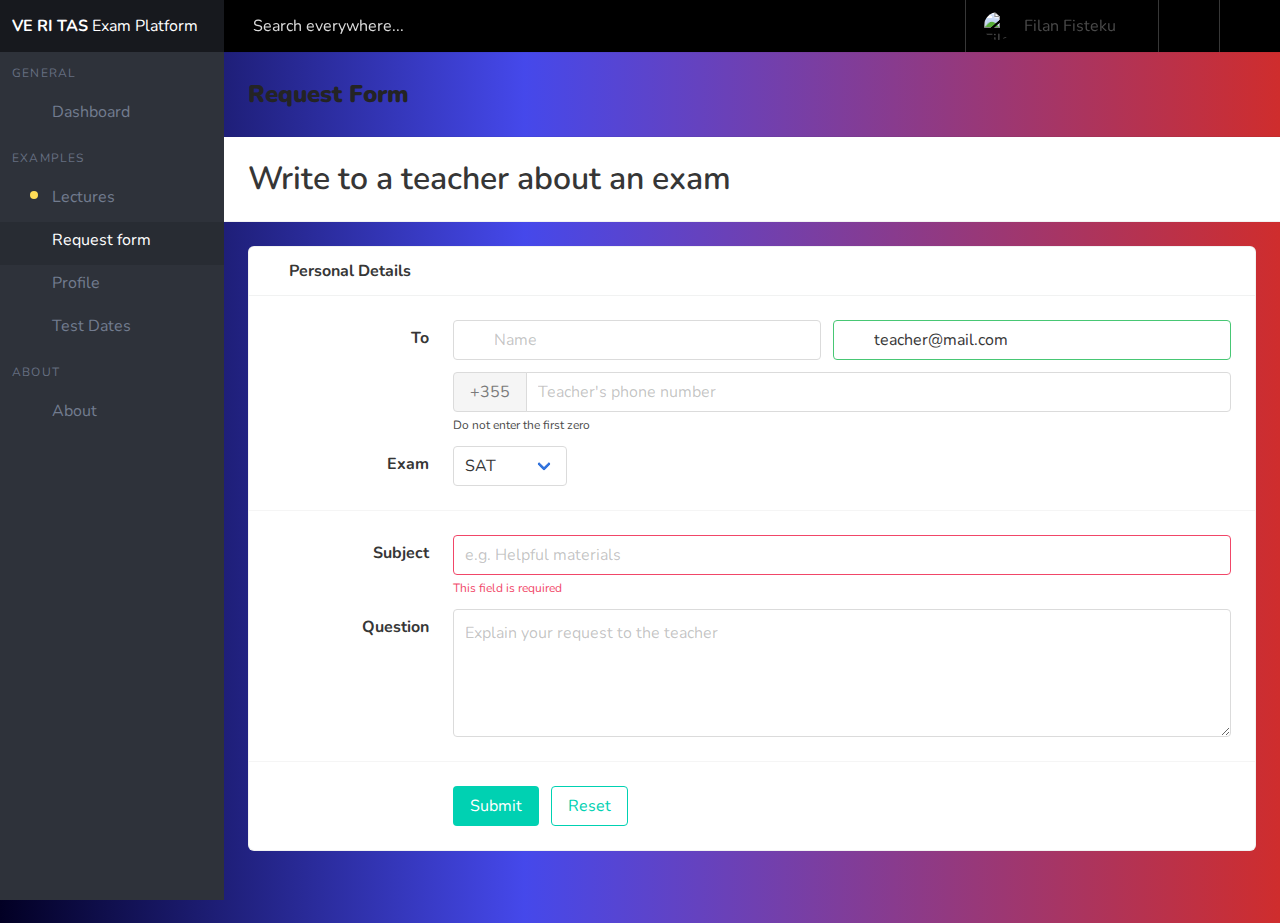
==== commit 637a3573: "Second Commit" ====
--- a/demo/forms.html
+++ b/demo/forms.html
@@ -16,7 +16,7 @@
 </head>
 <body>
 <div id="app">
-  <nav id="navbar-main" class="navbar is-fixed-top">
+  <nav id="navbar-main" class="navbar is-fixed-top" style="background-color: black;">
     <div class="navbar-brand">
       <a class="navbar-item is-hidden-desktop jb-aside-mobile-toggle">
         <span class="icon"><i class="mdi mdi-forwardburger mdi-24px"></i></span>
@@ -101,7 +101,7 @@
         <li>
           <a href="tables.html" class="has-icon">
             <span class="icon has-update-mark"><i class="mdi mdi-table"></i></span>
-            <span class="menu-item-label">Tables</span>
+            <span class="menu-item-label">Lectures</span>
           </a>
         </li>
         <li>
@@ -119,20 +119,25 @@
         <li>
           <a class="has-icon has-dropdown-icon">
             <span class="icon"><i class="mdi mdi-view-list"></i></span>
-            <span class="menu-item-label">Submenus</span>
+            <span class="menu-item-label">Test Dates</span>
             <div class="dropdown-icon">
               <span class="icon"><i class="mdi mdi-plus"></i></span>
             </div>
           </a>
           <ul>
             <li>
-              <a href="#void">
-                <span>Sub-item One</span>
+              <a href="https://collegereadiness.collegeboard.org/sat/register/dates-deadlines" title="SAT Test Dates" class="navbar-item has-divider is-desktop-icon-only">
+                <span>SAT Test Dates</span>
               </a>
             </li>
             <li>
-              <a href="#void">
-                <span>Sub-item Two</span>
+              <a href="https://admissiontestportal.com/ielts/albania/tirana"title="IELTS Test Dates" class="navbar-item has-divider is-desktop-icon-only">
+                <span>IELTS Test Dates</span>
+              </a>
+            </li>
+            <li>
+              <a href="https://alpha-heidelberg.de/en/exams/testdaf/"title="Test DaF Dates" class="navbar-item has-divider is-desktop-icon-only">
+                <span>Test DaF Dates</span>
               </a>
             </li>
           </ul>
@@ -140,12 +145,7 @@
       </ul>
       <p class="menu-label">About</p>
       <ul class="menu-list">
-        <li>
-          <a href="https://admin-one-html.justboil.me/" target="_blank" class="has-icon">
-            <span class="icon"><i class="mdi mdi-credit-card-outline"></i></span>
-            <span class="menu-item-label">Premium Demo</span>
-          </a>
-        </li>
+       
         <li>
           <a href="https://justboil.me/bulma-admin-template/one-html" class="has-icon">
             <span class="icon"><i class="mdi mdi-help-circle"></i></span>
--- a/demo/css/main.min.css
+++ b/demo/css/main.min.css
@@ -1 +1,13254 @@
-@keyframes spinAround{from{transform:rotate(0deg)}to{transform:rotate(359deg)}}.delete,.modal-close,.b-radio.radio,.b-checkbox.checkbox,.switch,.button,.file,.breadcrumb,.pagination-previous,.pagination-next,.pagination-link,.pagination-ellipsis,.tabs,.is-unselectable{-webkit-touch-callout:none;-webkit-user-select:none;-moz-user-select:none;-ms-user-select:none;user-select:none}.select:not(.is-multiple):not(.is-loading)::after,.navbar-link:not(.is-arrowless)::after{border:3px solid rgba(0,0,0,0);border-radius:2px;border-right:0;border-top:0;content:" ";display:block;height:0.625em;margin-top:-0.4375em;pointer-events:none;position:absolute;top:50%;transform:rotate(-45deg);transform-origin:center;width:0.625em}.box:not(:last-child),.content:not(:last-child),.notification:not(:last-child),.progress:not(:last-child),.table:not(:last-child),.table-container:not(:last-child),.title:not(:last-child),.subtitle:not(:last-child),.block:not(:last-child),.highlight:not(:last-child),.breadcrumb:not(:last-child),.level:not(:last-child),.message:not(:last-child),.pagination:not(:last-child),.tabs:not(:last-child){margin-bottom:1.5rem}.delete,.modal-close{-moz-appearance:none;-webkit-appearance:none;background-color:rgba(10,10,10,0.2);border:none;border-radius:290486px;cursor:pointer;pointer-events:auto;display:inline-block;flex-grow:0;flex-shrink:0;font-size:0;height:20px;max-height:20px;max-width:20px;min-height:20px;min-width:20px;outline:none;position:relative;vertical-align:top;width:20px}.delete::before,.modal-close::before,.delete::after,.modal-close::after{background-color:#fff;content:"";display:block;left:50%;position:absolute;top:50%;transform:translateX(-50%) translateY(-50%) rotate(45deg);transform-origin:center center}.delete::before,.modal-close::before{height:2px;width:50%}.delete::after,.modal-close::after{height:50%;width:2px}.delete:hover,.modal-close:hover,.delete:focus,.modal-close:focus{background-color:rgba(10,10,10,0.3)}.delete:active,.modal-close:active{background-color:rgba(10,10,10,0.4)}.is-small.delete,.is-small.modal-close{height:16px;max-height:16px;max-width:16px;min-height:16px;min-width:16px;width:16px}.is-medium.delete,.is-medium.modal-close{height:24px;max-height:24px;max-width:24px;min-height:24px;min-width:24px;width:24px}.is-large.delete,.is-large.modal-close{height:32px;max-height:32px;max-width:32px;min-height:32px;min-width:32px;width:32px}.button.is-loading::after,.loader,.select.is-loading::after,.control.is-loading::after{animation:spinAround 500ms infinite linear;border:2px solid #dbdbdb;border-radius:290486px;border-right-color:transparent;border-top-color:transparent;content:"";display:block;height:1em;position:relative;width:1em}.image.is-square img,.image.is-square .has-ratio,.image.is-1by1 img,.image.is-1by1 .has-ratio,.image.is-5by4 img,.image.is-5by4 .has-ratio,.image.is-4by3 img,.image.is-4by3 .has-ratio,.image.is-3by2 img,.image.is-3by2 .has-ratio,.image.is-5by3 img,.image.is-5by3 .has-ratio,.image.is-16by9 img,.image.is-16by9 .has-ratio,.image.is-2by1 img,.image.is-2by1 .has-ratio,.image.is-3by1 img,.image.is-3by1 .has-ratio,.image.is-4by5 img,.image.is-4by5 .has-ratio,.image.is-3by4 img,.image.is-3by4 .has-ratio,.image.is-2by3 img,.image.is-2by3 .has-ratio,.image.is-3by5 img,.image.is-3by5 .has-ratio,.image.is-9by16 img,.image.is-9by16 .has-ratio,.image.is-1by2 img,.image.is-1by2 .has-ratio,.image.is-1by3 img,.image.is-1by3 .has-ratio,.modal,.modal-background,.is-overlay,.hero-video{bottom:0;left:0;position:absolute;right:0;top:0}.button,.input,.textarea,.select select,.file-cta,.file-name,.pagination-previous,.pagination-next,.pagination-link,.pagination-ellipsis{-moz-appearance:none;-webkit-appearance:none;align-items:center;border:1px solid transparent;border-radius:4px;box-shadow:none;display:inline-flex;font-size:1rem;height:2.5em;justify-content:flex-start;line-height:1.5;padding-bottom:calc(0.5em - 1px);padding-left:calc(0.75em - 1px);padding-right:calc(0.75em - 1px);padding-top:calc(0.5em - 1px);position:relative;vertical-align:top}.button:focus,.input:focus,.textarea:focus,.select select:focus,.file-cta:focus,.file-name:focus,.pagination-previous:focus,.pagination-next:focus,.pagination-link:focus,.pagination-ellipsis:focus,.is-focused.button,.is-focused.input,.is-focused.textarea,.select select.is-focused,.is-focused.file-cta,.is-focused.file-name,.is-focused.pagination-previous,.is-focused.pagination-next,.is-focused.pagination-link,.is-focused.pagination-ellipsis,.button:active,.input:active,.textarea:active,.select select:active,.file-cta:active,.file-name:active,.pagination-previous:active,.pagination-next:active,.pagination-link:active,.pagination-ellipsis:active,.is-active.button,.is-active.input,.is-active.textarea,.select select.is-active,.is-active.file-cta,.is-active.file-name,.is-active.pagination-previous,.is-active.pagination-next,.is-active.pagination-link,.is-active.pagination-ellipsis{outline:none}.button[disabled],.input[disabled],.textarea[disabled],.select select[disabled],.file-cta[disabled],.file-name[disabled],.pagination-previous[disabled],.pagination-next[disabled],.pagination-link[disabled],.pagination-ellipsis[disabled],fieldset[disabled] .button,fieldset[disabled] .input,fieldset[disabled] .textarea,fieldset[disabled] .select select,.select fieldset[disabled] select,fieldset[disabled] .file-cta,fieldset[disabled] .file-name,fieldset[disabled] .pagination-previous,fieldset[disabled] .pagination-next,fieldset[disabled] .pagination-link,fieldset[disabled] .pagination-ellipsis{cursor:not-allowed}.b-radio.radio{outline:none;display:inline-flex;align-items:center}.b-radio.radio:not(.button){margin-right:0.5em}.b-radio.radio:not(.button)+.radio:last-child{margin-right:0}.b-radio.radio+.radio{margin-left:0}.b-radio.radio input[type=radio]{position:absolute;left:0;opacity:0;outline:none;z-index:-1}.b-radio.radio input[type=radio]+.check{display:flex;flex-shrink:0;position:relative;cursor:pointer;width:1.25em;height:1.25em;transition:background 150ms ease-out;border-radius:50%;border:1px solid #7a7a7a}.b-radio.radio input[type=radio]+.check:before{content:"";display:flex;position:absolute;left:50%;margin-left:calc(-1.25em / 2);bottom:50%;margin-bottom:calc(-1.25em / 2);width:1.25em;height:1.25em;transition:transform 150ms ease-out;border-radius:50%;transform:scale(0);background-color:#00d1b2}.b-radio.radio input[type=radio]+.check.is-white:before{background:#fff}.b-radio.radio input[type=radio]+.check.is-black:before{background:#0a0a0a}.b-radio.radio input[type=radio]+.check.is-light:before{background:#f5f5f5}.b-radio.radio input[type=radio]+.check.is-dark:before{background:#363636}.b-radio.radio input[type=radio]+.check.is-primary:before{background:#00d1b2}.b-radio.radio input[type=radio]+.check.is-link:before{background:#3273dc}.b-radio.radio input[type=radio]+.check.is-info:before{background:#3298dc}.b-radio.radio input[type=radio]+.check.is-success:before{background:#48c774}.b-radio.radio input[type=radio]+.check.is-warning:before{background:#ffdd57}.b-radio.radio input[type=radio]+.check.is-danger:before{background:#f14668}.b-radio.radio input[type=radio]:checked+.check{border-color:#00d1b2}.b-radio.radio input[type=radio]:checked+.check.is-white{border-color:#fff}.b-radio.radio input[type=radio]:checked+.check.is-black{border-color:#0a0a0a}.b-radio.radio input[type=radio]:checked+.check.is-light{border-color:#f5f5f5}.b-radio.radio input[type=radio]:checked+.check.is-dark{border-color:#363636}.b-radio.radio input[type=radio]:checked+.check.is-primary{border-color:#00d1b2}.b-radio.radio input[type=radio]:checked+.check.is-link{border-color:#3273dc}.b-radio.radio input[type=radio]:checked+.check.is-info{border-color:#3298dc}.b-radio.radio input[type=radio]:checked+.check.is-success{border-color:#48c774}.b-radio.radio input[type=radio]:checked+.check.is-warning{border-color:#ffdd57}.b-radio.radio input[type=radio]:checked+.check.is-danger{border-color:#f14668}.b-radio.radio input[type=radio]:checked+.check:before{transform:scale(0.5)}.b-radio.radio .control-label{padding-left:0.5em}.b-radio.radio.button{display:flex}.b-radio.radio[disabled]{opacity:0.5}.b-radio.radio:hover input[type=radio]:not(:disabled)+.check{border-color:#00d1b2}.b-radio.radio:hover input[type=radio]:not(:disabled)+.check.is-white{border-color:#fff}.b-radio.radio:hover input[type=radio]:not(:disabled)+.check.is-black{border-color:#0a0a0a}.b-radio.radio:hover input[type=radio]:not(:disabled)+.check.is-light{border-color:#f5f5f5}.b-radio.radio:hover input[type=radio]:not(:disabled)+.check.is-dark{border-color:#363636}.b-radio.radio:hover input[type=radio]:not(:disabled)+.check.is-primary{border-color:#00d1b2}.b-radio.radio:hover input[type=radio]:not(:disabled)+.check.is-link{border-color:#3273dc}.b-radio.radio:hover input[type=radio]:not(:disabled)+.check.is-info{border-color:#3298dc}.b-radio.radio:hover input[type=radio]:not(:disabled)+.check.is-success{border-color:#48c774}.b-radio.radio:hover input[type=radio]:not(:disabled)+.check.is-warning{border-color:#ffdd57}.b-radio.radio:hover input[type=radio]:not(:disabled)+.check.is-danger{border-color:#f14668}.b-radio.radio.is-small{border-radius:2px;font-size:.75rem}.b-radio.radio.is-medium{font-size:1.25rem}.b-radio.radio.is-large{font-size:1.5rem}.delete,.modal-close,.b-radio.radio,.b-checkbox.checkbox,.switch,.button,.file,.breadcrumb,.pagination-previous,.pagination-next,.pagination-link,.pagination-ellipsis,.tabs,.is-unselectable{-webkit-touch-callout:none;-webkit-user-select:none;-moz-user-select:none;-ms-user-select:none;user-select:none}.select:not(.is-multiple):not(.is-loading)::after,.navbar-link:not(.is-arrowless)::after{border:3px solid rgba(0,0,0,0);border-radius:2px;border-right:0;border-top:0;content:" ";display:block;height:0.625em;margin-top:-0.4375em;pointer-events:none;position:absolute;top:50%;transform:rotate(-45deg);transform-origin:center;width:0.625em}.box:not(:last-child),.content:not(:last-child),.notification:not(:last-child),.progress:not(:last-child),.table:not(:last-child),.table-container:not(:last-child),.title:not(:last-child),.subtitle:not(:last-child),.block:not(:last-child),.highlight:not(:last-child),.breadcrumb:not(:last-child),.level:not(:last-child),.message:not(:last-child),.pagination:not(:last-child),.tabs:not(:last-child){margin-bottom:1.5rem}.delete,.modal-close{-moz-appearance:none;-webkit-appearance:none;background-color:rgba(10,10,10,0.2);border:none;border-radius:290486px;cursor:pointer;pointer-events:auto;display:inline-block;flex-grow:0;flex-shrink:0;font-size:0;height:20px;max-height:20px;max-width:20px;min-height:20px;min-width:20px;outline:none;position:relative;vertical-align:top;width:20px}.delete::before,.modal-close::before,.delete::after,.modal-close::after{background-color:#fff;content:"";display:block;left:50%;position:absolute;top:50%;transform:translateX(-50%) translateY(-50%) rotate(45deg);transform-origin:center center}.delete::before,.modal-close::before{height:2px;width:50%}.delete::after,.modal-close::after{height:50%;width:2px}.delete:hover,.modal-close:hover,.delete:focus,.modal-close:focus{background-color:rgba(10,10,10,0.3)}.delete:active,.modal-close:active{background-color:rgba(10,10,10,0.4)}.is-small.delete,.is-small.modal-close{height:16px;max-height:16px;max-width:16px;min-height:16px;min-width:16px;width:16px}.is-medium.delete,.is-medium.modal-close{height:24px;max-height:24px;max-width:24px;min-height:24px;min-width:24px;width:24px}.is-large.delete,.is-large.modal-close{height:32px;max-height:32px;max-width:32px;min-height:32px;min-width:32px;width:32px}.button.is-loading::after,.loader,.select.is-loading::after,.control.is-loading::after{animation:spinAround 500ms infinite linear;border:2px solid #dbdbdb;border-radius:290486px;border-right-color:transparent;border-top-color:transparent;content:"";display:block;height:1em;position:relative;width:1em}.image.is-square img,.image.is-square .has-ratio,.image.is-1by1 img,.image.is-1by1 .has-ratio,.image.is-5by4 img,.image.is-5by4 .has-ratio,.image.is-4by3 img,.image.is-4by3 .has-ratio,.image.is-3by2 img,.image.is-3by2 .has-ratio,.image.is-5by3 img,.image.is-5by3 .has-ratio,.image.is-16by9 img,.image.is-16by9 .has-ratio,.image.is-2by1 img,.image.is-2by1 .has-ratio,.image.is-3by1 img,.image.is-3by1 .has-ratio,.image.is-4by5 img,.image.is-4by5 .has-ratio,.image.is-3by4 img,.image.is-3by4 .has-ratio,.image.is-2by3 img,.image.is-2by3 .has-ratio,.image.is-3by5 img,.image.is-3by5 .has-ratio,.image.is-9by16 img,.image.is-9by16 .has-ratio,.image.is-1by2 img,.image.is-1by2 .has-ratio,.image.is-1by3 img,.image.is-1by3 .has-ratio,.modal,.modal-background,.is-overlay,.hero-video{bottom:0;left:0;position:absolute;right:0;top:0}.table-wrapper .table{margin-bottom:0}.table-wrapper:not(:last-child){margin-bottom:1.5rem}@media screen and (max-width: 1023px){.table-wrapper{overflow-x:auto}}.b-table{transition:opacity 86ms ease-out}@media screen and (min-width: 769px), print{.b-table .table-mobile-sort{display:none}}.b-table .icon{transition:transform 150ms ease-out,opacity 86ms ease-out}.b-table .icon.is-desc{transform:rotate(180deg)}.b-table .icon.is-expanded{transform:rotate(90deg)}.b-table .table{width:100%;border:1px solid transparent;border-radius:4px;border-collapse:separate}.b-table .table th{font-weight:600}.b-table .table th .th-wrap{display:flex;align-items:center}.b-table .table th .th-wrap .icon{margin-left:.5rem;margin-right:0;font-size:1rem}.b-table .table th .th-wrap.is-numeric{flex-direction:row-reverse;text-align:right}.b-table .table th .th-wrap.is-numeric .icon{margin-left:0;margin-right:.5rem}.b-table .table th .th-wrap.is-centered{justify-content:center;text-align:center}.b-table .table th.is-current-sort{border-color:#7a7a7a;font-weight:700}.b-table .table th.is-sortable:hover{border-color:#7a7a7a}.b-table .table th.is-sortable,.b-table .table th.is-sortable .th-wrap{cursor:pointer}.b-table .table th .multi-sort-cancel-icon{margin-left:10px}.b-table .table th.is-sticky{position:-webkit-sticky;position:sticky;left:0;z-index:3 !important;background:#fff}.b-table .table tr.is-selected .checkbox input:checked+.check{background:#fff url("data:image/svg+xml,%3Csvg xmlns='http://www.w3.org/2000/svg' viewBox='0 0 1 1'%3E%3Cpath style='fill:%2300d1b2' d='M 0.04038059,0.6267767 0.14644661,0.52071068 0.42928932,0.80355339 0.3232233,0.90961941 z M 0.21715729,0.80355339 0.85355339,0.16715729 0.95961941,0.2732233 0.3232233,0.90961941 z'%3E%3C/path%3E%3C/svg%3E") no-repeat center center}.b-table .table tr.is-selected .checkbox input+.check{border-color:#fff}.b-table .table tr.is-empty:hover{background-color:transparent}.b-table .table .is-chevron-cell,.b-table .table .is-checkbox-cell{width:40px}.b-table .table .is-chevron-cell{vertical-align:middle}.b-table .table .is-checkbox-cell .checkbox{vertical-align:middle}.b-table .table .is-checkbox-cell .checkbox.b-checkbox{margin-right:0}.b-table .table .is-checkbox-cell .checkbox .check{transition:none}.b-table .table tr.detail{box-shadow:inset 0 1px 3px #dbdbdb;background:#fafafa}.b-table .table tr.detail .detail-container{padding:1rem}.b-table .table:focus{border-color:#3273dc;box-shadow:0 0 0 0.125em rgba(50,115,220,0.25)}.b-table .table.is-bordered th.is-current-sort,.b-table .table.is-bordered th.is-sortable:hover{border-color:#dbdbdb;background:#f5f5f5}.b-table .table td.is-sticky{position:-webkit-sticky;position:sticky;left:0;z-index:1;background:#fff}.b-table .table td.is-image-cell .image{margin:0 auto;width:1.5rem;height:1.5rem}.b-table .table td.is-progress-cell{min-width:5rem;vertical-align:middle}.b-table .table-wrapper.has-sticky-header{height:300px;overflow-y:auto}@media screen and (max-width: 768px){.b-table .table-wrapper.has-sticky-header.has-mobile-cards{height:initial !important;overflow-y:initial !important}}.b-table .table-wrapper.has-sticky-header tr:first-child th{position:-webkit-sticky;position:sticky;top:0;z-index:2;background:#fff}@media screen and (max-width: 768px){.b-table .table-wrapper.has-mobile-cards thead{display:none}.b-table .table-wrapper.has-mobile-cards tfoot th{border:0;display:inherit}.b-table .table-wrapper.has-mobile-cards tr{box-shadow:0 2px 3px rgba(10,10,10,0.1),0 0 0 1px rgba(10,10,10,0.1);max-width:100%;position:relative;display:block}.b-table .table-wrapper.has-mobile-cards tr td{border:0;display:inherit}.b-table .table-wrapper.has-mobile-cards tr td:last-child{border-bottom:0}.b-table .table-wrapper.has-mobile-cards tr:not(:last-child){margin-bottom:1rem}.b-table .table-wrapper.has-mobile-cards tr:not([class*="is-"]){background:inherit}.b-table .table-wrapper.has-mobile-cards tr:not([class*="is-"]):hover{background-color:inherit}.b-table .table-wrapper.has-mobile-cards tr.detail{margin-top:-1rem}.b-table .table-wrapper.has-mobile-cards tr:not(.detail):not(.is-empty):not(.table-footer) td{display:flex;width:auto;justify-content:space-between;text-align:right;border-bottom:1px solid #f5f5f5}.b-table .table-wrapper.has-mobile-cards tr:not(.detail):not(.is-empty):not(.table-footer) td:before{content:attr(data-label);font-weight:600;padding-right:.5rem;text-align:left}.b-table .table-wrapper.has-mobile-cards tr:not(.detail):not(.is-empty):not(.table-footer) td.is-image-cell .image{width:6rem;height:6rem;margin:0 auto .5rem}.b-table .table-wrapper.has-mobile-cards tr:not(.detail):not(.is-empty):not(.table-footer) td.is-progress-cell span,.b-table .table-wrapper.has-mobile-cards tr:not(.detail):not(.is-empty):not(.table-footer) td.is-progress-cell progress{display:flex;width:45%;align-items:center;align-self:center}.b-table .table-wrapper.has-mobile-cards tr:not(.detail):not(.is-empty):not(.table-footer) td.is-checkbox-cell,.b-table .table-wrapper.has-mobile-cards tr:not(.detail):not(.is-empty):not(.table-footer) td.is-image-cell{border-bottom:0 !important}.b-table .table-wrapper.has-mobile-cards tr:not(.detail):not(.is-empty):not(.table-footer) td.is-checkbox-cell:before,.b-table .table-wrapper.has-mobile-cards tr:not(.detail):not(.is-empty):not(.table-footer) td.is-actions-cell:before{display:none}.b-table .table-wrapper.has-mobile-cards tr:not(.detail):not(.is-empty):not(.table-footer) td.is-label-hidden:before,.b-table .table-wrapper.has-mobile-cards tr:not(.detail):not(.is-empty):not(.table-footer) td.is-image-cell:before{display:none}.b-table .table-wrapper.has-mobile-cards tr:not(.detail):not(.is-empty):not(.table-footer) td.is-label-hidden span{display:block;width:100%}.b-table .table-wrapper.has-mobile-cards tr:not(.detail):not(.is-empty):not(.table-footer) td.is-label-hidden.is-progress-col progress{width:100%}}.b-table .table-wrapper.is-card-list thead{display:none}.b-table .table-wrapper.is-card-list tfoot th{border:0;display:inherit}.b-table .table-wrapper.is-card-list tr{box-shadow:0 2px 3px rgba(10,10,10,0.1),0 0 0 1px rgba(10,10,10,0.1);max-width:100%;position:relative;display:block}.b-table .table-wrapper.is-card-list tr td{border:0;display:inherit}.b-table .table-wrapper.is-card-list tr td:last-child{border-bottom:0}.b-table .table-wrapper.is-card-list tr:not(:last-child){margin-bottom:1rem}.b-table .table-wrapper.is-card-list tr:not([class*="is-"]){background:inherit}.b-table .table-wrapper.is-card-list tr:not([class*="is-"]):hover{background-color:inherit}.b-table .table-wrapper.is-card-list tr.detail{margin-top:-1rem}.b-table .table-wrapper.is-card-list tr:not(.detail):not(.is-empty):not(.table-footer) td{display:flex;width:auto;justify-content:space-between;text-align:right;border-bottom:1px solid #f5f5f5}.b-table .table-wrapper.is-card-list tr:not(.detail):not(.is-empty):not(.table-footer) td:before{content:attr(data-label);font-weight:600;padding-right:.5rem;text-align:left}.b-table .table-wrapper.is-card-list tr:not(.detail):not(.is-empty):not(.table-footer) td.is-image-cell .image{width:6rem;height:6rem;margin:0 auto .5rem}.b-table .table-wrapper.is-card-list tr:not(.detail):not(.is-empty):not(.table-footer) td.is-progress-cell span,.b-table .table-wrapper.is-card-list tr:not(.detail):not(.is-empty):not(.table-footer) td.is-progress-cell progress{display:flex;width:45%;align-items:center;align-self:center}.b-table .table-wrapper.is-card-list tr:not(.detail):not(.is-empty):not(.table-footer) td.is-checkbox-cell,.b-table .table-wrapper.is-card-list tr:not(.detail):not(.is-empty):not(.table-footer) td.is-image-cell{border-bottom:0 !important}.b-table .table-wrapper.is-card-list tr:not(.detail):not(.is-empty):not(.table-footer) td.is-checkbox-cell:before,.b-table .table-wrapper.is-card-list tr:not(.detail):not(.is-empty):not(.table-footer) td.is-actions-cell:before{display:none}.b-table .table-wrapper.is-card-list tr:not(.detail):not(.is-empty):not(.table-footer) td.is-label-hidden:before,.b-table .table-wrapper.is-card-list tr:not(.detail):not(.is-empty):not(.table-footer) td.is-image-cell:before{display:none}.b-table .table-wrapper.is-card-list tr:not(.detail):not(.is-empty):not(.table-footer) td.is-label-hidden span{display:block;width:100%}.b-table .table-wrapper.is-card-list tr:not(.detail):not(.is-empty):not(.table-footer) td.is-label-hidden.is-progress-col progress{width:100%}.b-table.is-loading{position:relative;pointer-events:none;opacity:0.5}.b-table.is-loading:after{animation:spinAround 500ms infinite linear;border:2px solid #dbdbdb;border-radius:290486px;border-right-color:transparent;border-top-color:transparent;content:"";display:block;height:1em;position:relative;width:1em;position:absolute;top:4em;left:calc(50% - 2.5em);width:5em;height:5em;border-width:0.25em}.b-table.has-pagination .table-wrapper{margin-bottom:0}.b-table.has-pagination .table-wrapper+.notification{border-top-left-radius:0;border-top-right-radius:0}@keyframes spinAround{from{transform:rotate(0deg)}to{transform:rotate(359deg)}}.delete,.modal-close,.b-radio.radio,.b-checkbox.checkbox,.switch,.button,.file,.breadcrumb,.pagination-previous,.pagination-next,.pagination-link,.pagination-ellipsis,.tabs,.is-unselectable{-webkit-touch-callout:none;-webkit-user-select:none;-moz-user-select:none;-ms-user-select:none;user-select:none}.select:not(.is-multiple):not(.is-loading)::after,.navbar-link:not(.is-arrowless)::after{border:3px solid rgba(0,0,0,0);border-radius:2px;border-right:0;border-top:0;content:" ";display:block;height:0.625em;margin-top:-0.4375em;pointer-events:none;position:absolute;top:50%;transform:rotate(-45deg);transform-origin:center;width:0.625em}.box:not(:last-child),.content:not(:last-child),.notification:not(:last-child),.progress:not(:last-child),.table:not(:last-child),.table-container:not(:last-child),.title:not(:last-child),.subtitle:not(:last-child),.block:not(:last-child),.highlight:not(:last-child),.breadcrumb:not(:last-child),.level:not(:last-child),.message:not(:last-child),.pagination:not(:last-child),.tabs:not(:last-child){margin-bottom:1.5rem}.delete,.modal-close{-moz-appearance:none;-webkit-appearance:none;background-color:rgba(10,10,10,0.2);border:none;border-radius:290486px;cursor:pointer;pointer-events:auto;display:inline-block;flex-grow:0;flex-shrink:0;font-size:0;height:20px;max-height:20px;max-width:20px;min-height:20px;min-width:20px;outline:none;position:relative;vertical-align:top;width:20px}.delete::before,.modal-close::before,.delete::after,.modal-close::after{background-color:#fff;content:"";display:block;left:50%;position:absolute;top:50%;transform:translateX(-50%) translateY(-50%) rotate(45deg);transform-origin:center center}.delete::before,.modal-close::before{height:2px;width:50%}.delete::after,.modal-close::after{height:50%;width:2px}.delete:hover,.modal-close:hover,.delete:focus,.modal-close:focus{background-color:rgba(10,10,10,0.3)}.delete:active,.modal-close:active{background-color:rgba(10,10,10,0.4)}.is-small.delete,.is-small.modal-close{height:16px;max-height:16px;max-width:16px;min-height:16px;min-width:16px;width:16px}.is-medium.delete,.is-medium.modal-close{height:24px;max-height:24px;max-width:24px;min-height:24px;min-width:24px;width:24px}.is-large.delete,.is-large.modal-close{height:32px;max-height:32px;max-width:32px;min-height:32px;min-width:32px;width:32px}.button.is-loading::after,.loader,.select.is-loading::after,.control.is-loading::after{animation:spinAround 500ms infinite linear;border:2px solid #dbdbdb;border-radius:290486px;border-right-color:transparent;border-top-color:transparent;content:"";display:block;height:1em;position:relative;width:1em}.image.is-square img,.image.is-square .has-ratio,.image.is-1by1 img,.image.is-1by1 .has-ratio,.image.is-5by4 img,.image.is-5by4 .has-ratio,.image.is-4by3 img,.image.is-4by3 .has-ratio,.image.is-3by2 img,.image.is-3by2 .has-ratio,.image.is-5by3 img,.image.is-5by3 .has-ratio,.image.is-16by9 img,.image.is-16by9 .has-ratio,.image.is-2by1 img,.image.is-2by1 .has-ratio,.image.is-3by1 img,.image.is-3by1 .has-ratio,.image.is-4by5 img,.image.is-4by5 .has-ratio,.image.is-3by4 img,.image.is-3by4 .has-ratio,.image.is-2by3 img,.image.is-2by3 .has-ratio,.image.is-3by5 img,.image.is-3by5 .has-ratio,.image.is-9by16 img,.image.is-9by16 .has-ratio,.image.is-1by2 img,.image.is-1by2 .has-ratio,.image.is-1by3 img,.image.is-1by3 .has-ratio,.modal,.modal-background,.is-overlay,.hero-video{bottom:0;left:0;position:absolute;right:0;top:0}.button,.input,.textarea,.select select,.file-cta,.file-name,.pagination-previous,.pagination-next,.pagination-link,.pagination-ellipsis{-moz-appearance:none;-webkit-appearance:none;align-items:center;border:1px solid transparent;border-radius:4px;box-shadow:none;display:inline-flex;font-size:1rem;height:2.5em;justify-content:flex-start;line-height:1.5;padding-bottom:calc(0.5em - 1px);padding-left:calc(0.75em - 1px);padding-right:calc(0.75em - 1px);padding-top:calc(0.5em - 1px);position:relative;vertical-align:top}.button:focus,.input:focus,.textarea:focus,.select select:focus,.file-cta:focus,.file-name:focus,.pagination-previous:focus,.pagination-next:focus,.pagination-link:focus,.pagination-ellipsis:focus,.is-focused.button,.is-focused.input,.is-focused.textarea,.select select.is-focused,.is-focused.file-cta,.is-focused.file-name,.is-focused.pagination-previous,.is-focused.pagination-next,.is-focused.pagination-link,.is-focused.pagination-ellipsis,.button:active,.input:active,.textarea:active,.select select:active,.file-cta:active,.file-name:active,.pagination-previous:active,.pagination-next:active,.pagination-link:active,.pagination-ellipsis:active,.is-active.button,.is-active.input,.is-active.textarea,.select select.is-active,.is-active.file-cta,.is-active.file-name,.is-active.pagination-previous,.is-active.pagination-next,.is-active.pagination-link,.is-active.pagination-ellipsis{outline:none}.button[disabled],.input[disabled],.textarea[disabled],.select select[disabled],.file-cta[disabled],.file-name[disabled],.pagination-previous[disabled],.pagination-next[disabled],.pagination-link[disabled],.pagination-ellipsis[disabled],fieldset[disabled] .button,fieldset[disabled] .input,fieldset[disabled] .textarea,fieldset[disabled] .select select,.select fieldset[disabled] select,fieldset[disabled] .file-cta,fieldset[disabled] .file-name,fieldset[disabled] .pagination-previous,fieldset[disabled] .pagination-next,fieldset[disabled] .pagination-link,fieldset[disabled] .pagination-ellipsis{cursor:not-allowed}.b-checkbox.checkbox{outline:none;display:inline-flex;align-items:center}.b-checkbox.checkbox:not(.button){margin-right:0.5em}.b-checkbox.checkbox:not(.button)+.checkbox:last-child{margin-right:0}.b-checkbox.checkbox input[type=checkbox]{position:absolute;left:0;opacity:0;outline:none;z-index:-1}.b-checkbox.checkbox input[type=checkbox]+.check{width:1.25em;height:1.25em;flex-shrink:0;border-radius:4px;border:1px solid #7a7a7a;transition:background 150ms ease-out;background:rgba(0,0,0,0)}.b-checkbox.checkbox input[type=checkbox]:checked+.check{background:#00d1b2 url("data:image/svg+xml,%3Csvg xmlns='http://www.w3.org/2000/svg' viewBox='0 0 1 1'%3E%3Cpath style='fill:%23fff' d='M 0.04038059,0.6267767 0.14644661,0.52071068 0.42928932,0.80355339 0.3232233,0.90961941 z M 0.21715729,0.80355339 0.85355339,0.16715729 0.95961941,0.2732233 0.3232233,0.90961941 z'%3E%3C/path%3E%3C/svg%3E") no-repeat center center;border-color:#00d1b2}.b-checkbox.checkbox input[type=checkbox]:checked+.check.is-white{background:#fff url("data:image/svg+xml,%3Csvg xmlns='http://www.w3.org/2000/svg' viewBox='0 0 1 1'%3E%3Cpath style='fill:%230a0a0a' d='M 0.04038059,0.6267767 0.14644661,0.52071068 0.42928932,0.80355339 0.3232233,0.90961941 z M 0.21715729,0.80355339 0.85355339,0.16715729 0.95961941,0.2732233 0.3232233,0.90961941 z'%3E%3C/path%3E%3C/svg%3E") no-repeat center center;border-color:#fff}.b-checkbox.checkbox input[type=checkbox]:checked+.check.is-black{background:#0a0a0a url("data:image/svg+xml,%3Csvg xmlns='http://www.w3.org/2000/svg' viewBox='0 0 1 1'%3E%3Cpath style='fill:%23fff' d='M 0.04038059,0.6267767 0.14644661,0.52071068 0.42928932,0.80355339 0.3232233,0.90961941 z M 0.21715729,0.80355339 0.85355339,0.16715729 0.95961941,0.2732233 0.3232233,0.90961941 z'%3E%3C/path%3E%3C/svg%3E") no-repeat center center;border-color:#0a0a0a}.b-checkbox.checkbox input[type=checkbox]:checked+.check.is-light{background:#f5f5f5 url("data:image/svg+xml,%3Csvg xmlns='http://www.w3.org/2000/svg' viewBox='0 0 1 1'%3E%3Cpath style='fill:rgba(0,0,0,0.7)' d='M 0.04038059,0.6267767 0.14644661,0.52071068 0.42928932,0.80355339 0.3232233,0.90961941 z M 0.21715729,0.80355339 0.85355339,0.16715729 0.95961941,0.2732233 0.3232233,0.90961941 z'%3E%3C/path%3E%3C/svg%3E") no-repeat center center;border-color:#f5f5f5}.b-checkbox.checkbox input[type=checkbox]:checked+.check.is-dark{background:#363636 url("data:image/svg+xml,%3Csvg xmlns='http://www.w3.org/2000/svg' viewBox='0 0 1 1'%3E%3Cpath style='fill:%23fff' d='M 0.04038059,0.6267767 0.14644661,0.52071068 0.42928932,0.80355339 0.3232233,0.90961941 z M 0.21715729,0.80355339 0.85355339,0.16715729 0.95961941,0.2732233 0.3232233,0.90961941 z'%3E%3C/path%3E%3C/svg%3E") no-repeat center center;border-color:#363636}.b-checkbox.checkbox input[type=checkbox]:checked+.check.is-primary{background:#00d1b2 url("data:image/svg+xml,%3Csvg xmlns='http://www.w3.org/2000/svg' viewBox='0 0 1 1'%3E%3Cpath style='fill:%23fff' d='M 0.04038059,0.6267767 0.14644661,0.52071068 0.42928932,0.80355339 0.3232233,0.90961941 z M 0.21715729,0.80355339 0.85355339,0.16715729 0.95961941,0.2732233 0.3232233,0.90961941 z'%3E%3C/path%3E%3C/svg%3E") no-repeat center center;border-color:#00d1b2}.b-checkbox.checkbox input[type=checkbox]:checked+.check.is-link{background:#3273dc url("data:image/svg+xml,%3Csvg xmlns='http://www.w3.org/2000/svg' viewBox='0 0 1 1'%3E%3Cpath style='fill:%23fff' d='M 0.04038059,0.6267767 0.14644661,0.52071068 0.42928932,0.80355339 0.3232233,0.90961941 z M 0.21715729,0.80355339 0.85355339,0.16715729 0.95961941,0.2732233 0.3232233,0.90961941 z'%3E%3C/path%3E%3C/svg%3E") no-repeat center center;border-color:#3273dc}.b-checkbox.checkbox input[type=checkbox]:checked+.check.is-info{background:#3298dc url("data:image/svg+xml,%3Csvg xmlns='http://www.w3.org/2000/svg' viewBox='0 0 1 1'%3E%3Cpath style='fill:%23fff' d='M 0.04038059,0.6267767 0.14644661,0.52071068 0.42928932,0.80355339 0.3232233,0.90961941 z M 0.21715729,0.80355339 0.85355339,0.16715729 0.95961941,0.2732233 0.3232233,0.90961941 z'%3E%3C/path%3E%3C/svg%3E") no-repeat center center;border-color:#3298dc}.b-checkbox.checkbox input[type=checkbox]:checked+.check.is-success{background:#48c774 url("data:image/svg+xml,%3Csvg xmlns='http://www.w3.org/2000/svg' viewBox='0 0 1 1'%3E%3Cpath style='fill:%23fff' d='M 0.04038059,0.6267767 0.14644661,0.52071068 0.42928932,0.80355339 0.3232233,0.90961941 z M 0.21715729,0.80355339 0.85355339,0.16715729 0.95961941,0.2732233 0.3232233,0.90961941 z'%3E%3C/path%3E%3C/svg%3E") no-repeat center center;border-color:#48c774}.b-checkbox.checkbox input[type=checkbox]:checked+.check.is-warning{background:#ffdd57 url("data:image/svg+xml,%3Csvg xmlns='http://www.w3.org/2000/svg' viewBox='0 0 1 1'%3E%3Cpath style='fill:rgba(0,0,0,0.7)' d='M 0.04038059,0.6267767 0.14644661,0.52071068 0.42928932,0.80355339 0.3232233,0.90961941 z M 0.21715729,0.80355339 0.85355339,0.16715729 0.95961941,0.2732233 0.3232233,0.90961941 z'%3E%3C/path%3E%3C/svg%3E") no-repeat center center;border-color:#ffdd57}.b-checkbox.checkbox input[type=checkbox]:checked+.check.is-danger{background:#f14668 url("data:image/svg+xml,%3Csvg xmlns='http://www.w3.org/2000/svg' viewBox='0 0 1 1'%3E%3Cpath style='fill:%23fff' d='M 0.04038059,0.6267767 0.14644661,0.52071068 0.42928932,0.80355339 0.3232233,0.90961941 z M 0.21715729,0.80355339 0.85355339,0.16715729 0.95961941,0.2732233 0.3232233,0.90961941 z'%3E%3C/path%3E%3C/svg%3E") no-repeat center center;border-color:#f14668}.b-checkbox.checkbox input[type=checkbox].is-indeterminate+.check{background:#00d1b2 url("data:image/svg+xml,%3Csvg xmlns='http://www.w3.org/2000/svg' viewBox='0 0 1 1'%3E%3Crect style='fill:%23fff' width='0.7' height='0.2' x='.15' y='.4'%3E%3C/rect%3E%3C/svg%3E") no-repeat center center;border-color:#00d1b2}.b-checkbox.checkbox input[type=checkbox].is-indeterminate+.check.is-white{background:#fff url("data:image/svg+xml,%3Csvg xmlns='http://www.w3.org/2000/svg' viewBox='0 0 1 1'%3E%3Crect style='fill:%230a0a0a' width='0.7' height='0.2' x='.15' y='.4'%3E%3C/rect%3E%3C/svg%3E") no-repeat center center;border-color:#fff}.b-checkbox.checkbox input[type=checkbox].is-indeterminate+.check.is-black{background:#0a0a0a url("data:image/svg+xml,%3Csvg xmlns='http://www.w3.org/2000/svg' viewBox='0 0 1 1'%3E%3Crect style='fill:%23fff' width='0.7' height='0.2' x='.15' y='.4'%3E%3C/rect%3E%3C/svg%3E") no-repeat center center;border-color:#0a0a0a}.b-checkbox.checkbox input[type=checkbox].is-indeterminate+.check.is-light{background:#f5f5f5 url("data:image/svg+xml,%3Csvg xmlns='http://www.w3.org/2000/svg' viewBox='0 0 1 1'%3E%3Crect style='fill:rgba(0,0,0,0.7)' width='0.7' height='0.2' x='.15' y='.4'%3E%3C/rect%3E%3C/svg%3E") no-repeat center center;border-color:#f5f5f5}.b-checkbox.checkbox input[type=checkbox].is-indeterminate+.check.is-dark{background:#363636 url("data:image/svg+xml,%3Csvg xmlns='http://www.w3.org/2000/svg' viewBox='0 0 1 1'%3E%3Crect style='fill:%23fff' width='0.7' height='0.2' x='.15' y='.4'%3E%3C/rect%3E%3C/svg%3E") no-repeat center center;border-color:#363636}.b-checkbox.checkbox input[type=checkbox].is-indeterminate+.check.is-primary{background:#00d1b2 url("data:image/svg+xml,%3Csvg xmlns='http://www.w3.org/2000/svg' viewBox='0 0 1 1'%3E%3Crect style='fill:%23fff' width='0.7' height='0.2' x='.15' y='.4'%3E%3C/rect%3E%3C/svg%3E") no-repeat center center;border-color:#00d1b2}.b-checkbox.checkbox input[type=checkbox].is-indeterminate+.check.is-link{background:#3273dc url("data:image/svg+xml,%3Csvg xmlns='http://www.w3.org/2000/svg' viewBox='0 0 1 1'%3E%3Crect style='fill:%23fff' width='0.7' height='0.2' x='.15' y='.4'%3E%3C/rect%3E%3C/svg%3E") no-repeat center center;border-color:#3273dc}.b-checkbox.checkbox input[type=checkbox].is-indeterminate+.check.is-info{background:#3298dc url("data:image/svg+xml,%3Csvg xmlns='http://www.w3.org/2000/svg' viewBox='0 0 1 1'%3E%3Crect style='fill:%23fff' width='0.7' height='0.2' x='.15' y='.4'%3E%3C/rect%3E%3C/svg%3E") no-repeat center center;border-color:#3298dc}.b-checkbox.checkbox input[type=checkbox].is-indeterminate+.check.is-success{background:#48c774 url("data:image/svg+xml,%3Csvg xmlns='http://www.w3.org/2000/svg' viewBox='0 0 1 1'%3E%3Crect style='fill:%23fff' width='0.7' height='0.2' x='.15' y='.4'%3E%3C/rect%3E%3C/svg%3E") no-repeat center center;border-color:#48c774}.b-checkbox.checkbox input[type=checkbox].is-indeterminate+.check.is-warning{background:#ffdd57 url("data:image/svg+xml,%3Csvg xmlns='http://www.w3.org/2000/svg' viewBox='0 0 1 1'%3E%3Crect style='fill:rgba(0,0,0,0.7)' width='0.7' height='0.2' x='.15' y='.4'%3E%3C/rect%3E%3C/svg%3E") no-repeat center center;border-color:#ffdd57}.b-checkbox.checkbox input[type=checkbox].is-indeterminate+.check.is-danger{background:#f14668 url("data:image/svg+xml,%3Csvg xmlns='http://www.w3.org/2000/svg' viewBox='0 0 1 1'%3E%3Crect style='fill:%23fff' width='0.7' height='0.2' x='.15' y='.4'%3E%3C/rect%3E%3C/svg%3E") no-repeat center center;border-color:#f14668}.b-checkbox.checkbox .control-label{padding-left:0.5em}.b-checkbox.checkbox.button{display:flex}.b-checkbox.checkbox[disabled]{opacity:0.5}.b-checkbox.checkbox:hover input[type=checkbox]:not(:disabled)+.check{border-color:#00d1b2}.b-checkbox.checkbox:hover input[type=checkbox]:not(:disabled)+.check.is-white{border-color:#fff}.b-checkbox.checkbox:hover input[type=checkbox]:not(:disabled)+.check.is-black{border-color:#0a0a0a}.b-checkbox.checkbox:hover input[type=checkbox]:not(:disabled)+.check.is-light{border-color:#f5f5f5}.b-checkbox.checkbox:hover input[type=checkbox]:not(:disabled)+.check.is-dark{border-color:#363636}.b-checkbox.checkbox:hover input[type=checkbox]:not(:disabled)+.check.is-primary{border-color:#00d1b2}.b-checkbox.checkbox:hover input[type=checkbox]:not(:disabled)+.check.is-link{border-color:#3273dc}.b-checkbox.checkbox:hover input[type=checkbox]:not(:disabled)+.check.is-info{border-color:#3298dc}.b-checkbox.checkbox:hover input[type=checkbox]:not(:disabled)+.check.is-success{border-color:#48c774}.b-checkbox.checkbox:hover input[type=checkbox]:not(:disabled)+.check.is-warning{border-color:#ffdd57}.b-checkbox.checkbox:hover input[type=checkbox]:not(:disabled)+.check.is-danger{border-color:#f14668}.b-checkbox.checkbox.is-small{border-radius:2px;font-size:.75rem}.b-checkbox.checkbox.is-medium{font-size:1.25rem}.b-checkbox.checkbox.is-large{font-size:1.5rem}@keyframes spinAround{from{transform:rotate(0deg)}to{transform:rotate(359deg)}}.delete,.modal-close,.b-radio.radio,.b-checkbox.checkbox,.switch,.button,.file,.breadcrumb,.pagination-previous,.pagination-next,.pagination-link,.pagination-ellipsis,.tabs,.is-unselectable{-webkit-touch-callout:none;-webkit-user-select:none;-moz-user-select:none;-ms-user-select:none;user-select:none}.select:not(.is-multiple):not(.is-loading)::after,.navbar-link:not(.is-arrowless)::after{border:3px solid rgba(0,0,0,0);border-radius:2px;border-right:0;border-top:0;content:" ";display:block;height:0.625em;margin-top:-0.4375em;pointer-events:none;position:absolute;top:50%;transform:rotate(-45deg);transform-origin:center;width:0.625em}.box:not(:last-child),.content:not(:last-child),.notification:not(:last-child),.progress:not(:last-child),.table:not(:last-child),.table-container:not(:last-child),.title:not(:last-child),.subtitle:not(:last-child),.block:not(:last-child),.highlight:not(:last-child),.breadcrumb:not(:last-child),.level:not(:last-child),.message:not(:last-child),.pagination:not(:last-child),.tabs:not(:last-child){margin-bottom:1.5rem}.delete,.modal-close{-moz-appearance:none;-webkit-appearance:none;background-color:rgba(10,10,10,0.2);border:none;border-radius:290486px;cursor:pointer;pointer-events:auto;display:inline-block;flex-grow:0;flex-shrink:0;font-size:0;height:20px;max-height:20px;max-width:20px;min-height:20px;min-width:20px;outline:none;position:relative;vertical-align:top;width:20px}.delete::before,.modal-close::before,.delete::after,.modal-close::after{background-color:#fff;content:"";display:block;left:50%;position:absolute;top:50%;transform:translateX(-50%) translateY(-50%) rotate(45deg);transform-origin:center center}.delete::before,.modal-close::before{height:2px;width:50%}.delete::after,.modal-close::after{height:50%;width:2px}.delete:hover,.modal-close:hover,.delete:focus,.modal-close:focus{background-color:rgba(10,10,10,0.3)}.delete:active,.modal-close:active{background-color:rgba(10,10,10,0.4)}.is-small.delete,.is-small.modal-close{height:16px;max-height:16px;max-width:16px;min-height:16px;min-width:16px;width:16px}.is-medium.delete,.is-medium.modal-close{height:24px;max-height:24px;max-width:24px;min-height:24px;min-width:24px;width:24px}.is-large.delete,.is-large.modal-close{height:32px;max-height:32px;max-width:32px;min-height:32px;min-width:32px;width:32px}.button.is-loading::after,.loader,.select.is-loading::after,.control.is-loading::after{animation:spinAround 500ms infinite linear;border:2px solid #dbdbdb;border-radius:290486px;border-right-color:transparent;border-top-color:transparent;content:"";display:block;height:1em;position:relative;width:1em}.image.is-square img,.image.is-square .has-ratio,.image.is-1by1 img,.image.is-1by1 .has-ratio,.image.is-5by4 img,.image.is-5by4 .has-ratio,.image.is-4by3 img,.image.is-4by3 .has-ratio,.image.is-3by2 img,.image.is-3by2 .has-ratio,.image.is-5by3 img,.image.is-5by3 .has-ratio,.image.is-16by9 img,.image.is-16by9 .has-ratio,.image.is-2by1 img,.image.is-2by1 .has-ratio,.image.is-3by1 img,.image.is-3by1 .has-ratio,.image.is-4by5 img,.image.is-4by5 .has-ratio,.image.is-3by4 img,.image.is-3by4 .has-ratio,.image.is-2by3 img,.image.is-2by3 .has-ratio,.image.is-3by5 img,.image.is-3by5 .has-ratio,.image.is-9by16 img,.image.is-9by16 .has-ratio,.image.is-1by2 img,.image.is-1by2 .has-ratio,.image.is-1by3 img,.image.is-1by3 .has-ratio,.modal,.modal-background,.is-overlay,.hero-video{bottom:0;left:0;position:absolute;right:0;top:0}.button,.input,.textarea,.select select,.file-cta,.file-name,.pagination-previous,.pagination-next,.pagination-link,.pagination-ellipsis{-moz-appearance:none;-webkit-appearance:none;align-items:center;border:1px solid transparent;border-radius:4px;box-shadow:none;display:inline-flex;font-size:1rem;height:2.5em;justify-content:flex-start;line-height:1.5;padding-bottom:calc(0.5em - 1px);padding-left:calc(0.75em - 1px);padding-right:calc(0.75em - 1px);padding-top:calc(0.5em - 1px);position:relative;vertical-align:top}.button:focus,.input:focus,.textarea:focus,.select select:focus,.file-cta:focus,.file-name:focus,.pagination-previous:focus,.pagination-next:focus,.pagination-link:focus,.pagination-ellipsis:focus,.is-focused.button,.is-focused.input,.is-focused.textarea,.select select.is-focused,.is-focused.file-cta,.is-focused.file-name,.is-focused.pagination-previous,.is-focused.pagination-next,.is-focused.pagination-link,.is-focused.pagination-ellipsis,.button:active,.input:active,.textarea:active,.select select:active,.file-cta:active,.file-name:active,.pagination-previous:active,.pagination-next:active,.pagination-link:active,.pagination-ellipsis:active,.is-active.button,.is-active.input,.is-active.textarea,.select select.is-active,.is-active.file-cta,.is-active.file-name,.is-active.pagination-previous,.is-active.pagination-next,.is-active.pagination-link,.is-active.pagination-ellipsis{outline:none}.button[disabled],.input[disabled],.textarea[disabled],.select select[disabled],.file-cta[disabled],.file-name[disabled],.pagination-previous[disabled],.pagination-next[disabled],.pagination-link[disabled],.pagination-ellipsis[disabled],fieldset[disabled] .button,fieldset[disabled] .input,fieldset[disabled] .textarea,fieldset[disabled] .select select,.select fieldset[disabled] select,fieldset[disabled] .file-cta,fieldset[disabled] .file-name,fieldset[disabled] .pagination-previous,fieldset[disabled] .pagination-next,fieldset[disabled] .pagination-link,fieldset[disabled] .pagination-ellipsis{cursor:not-allowed}.switch{cursor:pointer;display:inline-flex;align-items:center;position:relative;margin-right:0.5em}.switch+.switch:last-child{margin-right:0}.switch input[type=checkbox]{position:absolute;left:0;opacity:0;outline:none;z-index:-1}.switch input[type=checkbox]+.check{display:flex;align-items:center;flex-shrink:0;width:2.75em;height:1.575em;padding:.2em;background:#b5b5b5;border-radius:4px;transition:background 150ms ease-out,box-shadow 150ms ease-out}.switch input[type=checkbox]+.check.is-white-passive,.switch input[type=checkbox]+.check:hover{background:#fff}.switch input[type=checkbox]+.check.input[type=checkbox]+.switch input[type=checkbox]+.check.check{background:'pink'}.switch input[type=checkbox]+.check.is-black-passive,.switch input[type=checkbox]+.check:hover{background:#0a0a0a}.switch input[type=checkbox]+.check.input[type=checkbox]+.switch input[type=checkbox]+.check.check{background:'pink'}.switch input[type=checkbox]+.check.is-light-passive,.switch input[type=checkbox]+.check:hover{background:#f5f5f5}.switch input[type=checkbox]+.check.input[type=checkbox]+.switch input[type=checkbox]+.check.check{background:'pink'}.switch input[type=checkbox]+.check.is-dark-passive,.switch input[type=checkbox]+.check:hover{background:#363636}.switch input[type=checkbox]+.check.input[type=checkbox]+.switch input[type=checkbox]+.check.check{background:'pink'}.switch input[type=checkbox]+.check.is-primary-passive,.switch input[type=checkbox]+.check:hover{background:#00d1b2}.switch input[type=checkbox]+.check.input[type=checkbox]+.switch input[type=checkbox]+.check.check{background:'pink'}.switch input[type=checkbox]+.check.is-link-passive,.switch input[type=checkbox]+.check:hover{background:#3273dc}.switch input[type=checkbox]+.check.input[type=checkbox]+.switch input[type=checkbox]+.check.check{background:'pink'}.switch input[type=checkbox]+.check.is-info-passive,.switch input[type=checkbox]+.check:hover{background:#3298dc}.switch input[type=checkbox]+.check.input[type=checkbox]+.switch input[type=checkbox]+.check.check{background:'pink'}.switch input[type=checkbox]+.check.is-success-passive,.switch input[type=checkbox]+.check:hover{background:#48c774}.switch input[type=checkbox]+.check.input[type=checkbox]+.switch input[type=checkbox]+.check.check{background:'pink'}.switch input[type=checkbox]+.check.is-warning-passive,.switch input[type=checkbox]+.check:hover{background:#ffdd57}.switch input[type=checkbox]+.check.input[type=checkbox]+.switch input[type=checkbox]+.check.check{background:'pink'}.switch input[type=checkbox]+.check.is-danger-passive,.switch input[type=checkbox]+.check:hover{background:#f14668}.switch input[type=checkbox]+.check.input[type=checkbox]+.switch input[type=checkbox]+.check.check{background:'pink'}.switch input[type=checkbox]+.check:before{content:"";display:block;border-radius:4px;width:1.175em;height:1.175em;background:#f5f5f5;transition:transform 150ms ease-out;will-change:transform;transform-origin:left}.switch input[type=checkbox]+.check.is-elastic:before{transform:scaleX(1.5);border-radius:4px}.switch input[type=checkbox]:checked+.check{background:#00d1b2}.switch input[type=checkbox]:checked+.check.is-white{background:#fff}.switch input[type=checkbox]:checked+.check.is-black{background:#0a0a0a}.switch input[type=checkbox]:checked+.check.is-light{background:#f5f5f5}.switch input[type=checkbox]:checked+.check.is-dark{background:#363636}.switch input[type=checkbox]:checked+.check.is-primary{background:#00d1b2}.switch input[type=checkbox]:checked+.check.is-link{background:#3273dc}.switch input[type=checkbox]:checked+.check.is-info{background:#3298dc}.switch input[type=checkbox]:checked+.check.is-success{background:#48c774}.switch input[type=checkbox]:checked+.check.is-warning{background:#ffdd57}.switch input[type=checkbox]:checked+.check.is-danger{background:#f14668}.switch input[type=checkbox]:checked+.check:before{transform:translate3d(100%, 0, 0)}.switch input[type=checkbox]:checked+.check.is-elastic:before{transform:translate3d(50%, 0, 0) scaleX(1.5)}.switch input[type=checkbox]:focus,.switch input[type=checkbox]:active{outline:none}.switch .control-label{padding-left:0.5em}.switch:hover input[type=checkbox]+.check{background:rgba(181,181,181,0.9)}.switch:hover input[type=checkbox]+.check.is-white-passive{background:rgba(255,255,255,0.9)}.switch:hover input[type=checkbox]+.check.is-black-passive{background:rgba(10,10,10,0.9)}.switch:hover input[type=checkbox]+.check.is-light-passive{background:rgba(245,245,245,0.9)}.switch:hover input[type=checkbox]+.check.is-dark-passive{background:rgba(54,54,54,0.9)}.switch:hover input[type=checkbox]+.check.is-primary-passive{background:rgba(0,209,178,0.9)}.switch:hover input[type=checkbox]+.check.is-link-passive{background:rgba(50,115,220,0.9)}.switch:hover input[type=checkbox]+.check.is-info-passive{background:rgba(50,152,220,0.9)}.switch:hover input[type=checkbox]+.check.is-success-passive{background:rgba(72,199,116,0.9)}.switch:hover input[type=checkbox]+.check.is-warning-passive{background:rgba(255,221,87,0.9)}.switch:hover input[type=checkbox]+.check.is-danger-passive{background:rgba(241,70,104,0.9)}.switch:hover input[type=checkbox]:checked+.check{background:rgba(0,209,178,0.9)}.switch:hover input[type=checkbox]:checked+.check.is-white{background:rgba(255,255,255,0.9)}.switch:hover input[type=checkbox]:checked+.check.is-black{background:rgba(10,10,10,0.9)}.switch:hover input[type=checkbox]:checked+.check.is-light{background:rgba(245,245,245,0.9)}.switch:hover input[type=checkbox]:checked+.check.is-dark{background:rgba(54,54,54,0.9)}.switch:hover input[type=checkbox]:checked+.check.is-primary{background:rgba(0,209,178,0.9)}.switch:hover input[type=checkbox]:checked+.check.is-link{background:rgba(50,115,220,0.9)}.switch:hover input[type=checkbox]:checked+.check.is-info{background:rgba(50,152,220,0.9)}.switch:hover input[type=checkbox]:checked+.check.is-success{background:rgba(72,199,116,0.9)}.switch:hover input[type=checkbox]:checked+.check.is-warning{background:rgba(255,221,87,0.9)}.switch:hover input[type=checkbox]:checked+.check.is-danger{background:rgba(241,70,104,0.9)}.switch.is-rounded input[type=checkbox]+.check{border-radius:290486px}.switch.is-rounded input[type=checkbox]+.check:before{border-radius:290486px}.switch.is-rounded input[type=checkbox].is-elastic:before{transform:scaleX(1.5);border-radius:290486px}.switch.is-outlined input[type=checkbox]+.check{background:transparent;border:0.1rem solid #b5b5b5;padding:.1em}.switch.is-outlined input[type=checkbox]+.check.is-white-passive{border:0.1rem solid rgba(255,255,255,0.9)}.switch.is-outlined input[type=checkbox]+.check.is-white-passive:before{background:#fff}.switch.is-outlined input[type=checkbox]+.check.is-white-passive:hover{border-color:rgba(255,255,255,0.9)}.switch.is-outlined input[type=checkbox]+.check.is-black-passive{border:0.1rem solid rgba(10,10,10,0.9)}.switch.is-outlined input[type=checkbox]+.check.is-black-passive:before{background:#0a0a0a}.switch.is-outlined input[type=checkbox]+.check.is-black-passive:hover{border-color:rgba(10,10,10,0.9)}.switch.is-outlined input[type=checkbox]+.check.is-light-passive{border:0.1rem solid rgba(245,245,245,0.9)}.switch.is-outlined input[type=checkbox]+.check.is-light-passive:before{background:#f5f5f5}.switch.is-outlined input[type=checkbox]+.check.is-light-passive:hover{border-color:rgba(245,245,245,0.9)}.switch.is-outlined input[type=checkbox]+.check.is-dark-passive{border:0.1rem solid rgba(54,54,54,0.9)}.switch.is-outlined input[type=checkbox]+.check.is-dark-passive:before{background:#363636}.switch.is-outlined input[type=checkbox]+.check.is-dark-passive:hover{border-color:rgba(54,54,54,0.9)}.switch.is-outlined input[type=checkbox]+.check.is-primary-passive{border:0.1rem solid rgba(0,209,178,0.9)}.switch.is-outlined input[type=checkbox]+.check.is-primary-passive:before{background:#00d1b2}.switch.is-outlined input[type=checkbox]+.check.is-primary-passive:hover{border-color:rgba(0,209,178,0.9)}.switch.is-outlined input[type=checkbox]+.check.is-link-passive{border:0.1rem solid rgba(50,115,220,0.9)}.switch.is-outlined input[type=checkbox]+.check.is-link-passive:before{background:#3273dc}.switch.is-outlined input[type=checkbox]+.check.is-link-passive:hover{border-color:rgba(50,115,220,0.9)}.switch.is-outlined input[type=checkbox]+.check.is-info-passive{border:0.1rem solid rgba(50,152,220,0.9)}.switch.is-outlined input[type=checkbox]+.check.is-info-passive:before{background:#3298dc}.switch.is-outlined input[type=checkbox]+.check.is-info-passive:hover{border-color:rgba(50,152,220,0.9)}.switch.is-outlined input[type=checkbox]+.check.is-success-passive{border:0.1rem solid rgba(72,199,116,0.9)}.switch.is-outlined input[type=checkbox]+.check.is-success-passive:before{background:#48c774}.switch.is-outlined input[type=checkbox]+.check.is-success-passive:hover{border-color:rgba(72,199,116,0.9)}.switch.is-outlined input[type=checkbox]+.check.is-warning-passive{border:0.1rem solid rgba(255,221,87,0.9)}.switch.is-outlined input[type=checkbox]+.check.is-warning-passive:before{background:#ffdd57}.switch.is-outlined input[type=checkbox]+.check.is-warning-passive:hover{border-color:rgba(255,221,87,0.9)}.switch.is-outlined input[type=checkbox]+.check.is-danger-passive{border:0.1rem solid rgba(241,70,104,0.9)}.switch.is-outlined input[type=checkbox]+.check.is-danger-passive:before{background:#f14668}.switch.is-outlined input[type=checkbox]+.check.is-danger-passive:hover{border-color:rgba(241,70,104,0.9)}.switch.is-outlined input[type=checkbox]+.check:before{background:#b5b5b5}.switch.is-outlined input[type=checkbox]:checked+.check{border-color:#00d1b2}.switch.is-outlined input[type=checkbox]:checked+.check.is-white{background:transparent;border-color:#fff}.switch.is-outlined input[type=checkbox]:checked+.check.is-white:before{background:#fff}.switch.is-outlined input[type=checkbox]:checked+.check.is-black{background:transparent;border-color:#0a0a0a}.switch.is-outlined input[type=checkbox]:checked+.check.is-black:before{background:#0a0a0a}.switch.is-outlined input[type=checkbox]:checked+.check.is-light{background:transparent;border-color:#f5f5f5}.switch.is-outlined input[type=checkbox]:checked+.check.is-light:before{background:#f5f5f5}.switch.is-outlined input[type=checkbox]:checked+.check.is-dark{background:transparent;border-color:#363636}.switch.is-outlined input[type=checkbox]:checked+.check.is-dark:before{background:#363636}.switch.is-outlined input[type=checkbox]:checked+.check.is-primary{background:transparent;border-color:#00d1b2}.switch.is-outlined input[type=checkbox]:checked+.check.is-primary:before{background:#00d1b2}.switch.is-outlined input[type=checkbox]:checked+.check.is-link{background:transparent;border-color:#3273dc}.switch.is-outlined input[type=checkbox]:checked+.check.is-link:before{background:#3273dc}.switch.is-outlined input[type=checkbox]:checked+.check.is-info{background:transparent;border-color:#3298dc}.switch.is-outlined input[type=checkbox]:checked+.check.is-info:before{background:#3298dc}.switch.is-outlined input[type=checkbox]:checked+.check.is-success{background:transparent;border-color:#48c774}.switch.is-outlined input[type=checkbox]:checked+.check.is-success:before{background:#48c774}.switch.is-outlined input[type=checkbox]:checked+.check.is-warning{background:transparent;border-color:#ffdd57}.switch.is-outlined input[type=checkbox]:checked+.check.is-warning:before{background:#ffdd57}.switch.is-outlined input[type=checkbox]:checked+.check.is-danger{background:transparent;border-color:#f14668}.switch.is-outlined input[type=checkbox]:checked+.check.is-danger:before{background:#f14668}.switch.is-outlined input[type=checkbox]:checked+.check:before{background:#00d1b2}.switch.is-outlined:hover input[type=checkbox]+.check{background:transparent;border-color:rgba(181,181,181,0.9)}.switch.is-outlined:hover input[type=checkbox]:checked+.check{background:transparent;border-color:rgba(0,209,178,0.9)}.switch.is-outlined:hover input[type=checkbox]:checked+.check.is-white{border-color:rgba(255,255,255,0.9)}.switch.is-outlined:hover input[type=checkbox]:checked+.check.is-black{border-color:rgba(10,10,10,0.9)}.switch.is-outlined:hover input[type=checkbox]:checked+.check.is-light{border-color:rgba(245,245,245,0.9)}.switch.is-outlined:hover input[type=checkbox]:checked+.check.is-dark{border-color:rgba(54,54,54,0.9)}.switch.is-outlined:hover input[type=checkbox]:checked+.check.is-primary{border-color:rgba(0,209,178,0.9)}.switch.is-outlined:hover input[type=checkbox]:checked+.check.is-link{border-color:rgba(50,115,220,0.9)}.switch.is-outlined:hover input[type=checkbox]:checked+.check.is-info{border-color:rgba(50,152,220,0.9)}.switch.is-outlined:hover input[type=checkbox]:checked+.check.is-success{border-color:rgba(72,199,116,0.9)}.switch.is-outlined:hover input[type=checkbox]:checked+.check.is-warning{border-color:rgba(255,221,87,0.9)}.switch.is-outlined:hover input[type=checkbox]:checked+.check.is-danger{border-color:rgba(241,70,104,0.9)}.switch.is-small{border-radius:2px;font-size:.75rem}.switch.is-medium{font-size:1.25rem}.switch.is-large{font-size:1.5rem}.switch[disabled]{opacity:0.5;cursor:not-allowed;color:#7a7a7a}.upload{position:relative;display:inline-flex}.upload input[type=file]{position:absolute;top:0;left:0;width:100%;height:100%;opacity:0;outline:none;cursor:pointer;z-index:-1}.upload.is-expanded{width:100%}.field.file.has-addons .button.is-static{color:#242424;background-color:#fff;border-left:0}@media screen and (-ms-high-contrast: active), screen and (-ms-high-contrast: none){.upload input[type=file]{z-index:auto}}/*! bulma.io v0.9.0 | MIT License | github.com/jgthms/bulma */@keyframes spinAround{from{transform:rotate(0deg)}to{transform:rotate(359deg)}}.delete,.modal-close,.b-radio.radio,.b-checkbox.checkbox,.switch,.button,.file,.breadcrumb,.pagination-previous,.pagination-next,.pagination-link,.pagination-ellipsis,.tabs,.is-unselectable{-webkit-touch-callout:none;-webkit-user-select:none;-moz-user-select:none;-ms-user-select:none;user-select:none}.select:not(.is-multiple):not(.is-loading)::after,.navbar-link:not(.is-arrowless)::after{border:3px solid rgba(0,0,0,0);border-radius:2px;border-right:0;border-top:0;content:" ";display:block;height:0.625em;margin-top:-0.4375em;pointer-events:none;position:absolute;top:50%;transform:rotate(-45deg);transform-origin:center;width:0.625em}.box:not(:last-child),.content:not(:last-child),.notification:not(:last-child),.progress:not(:last-child),.table:not(:last-child),.table-container:not(:last-child),.title:not(:last-child),.subtitle:not(:last-child),.block:not(:last-child),.highlight:not(:last-child),.breadcrumb:not(:last-child),.level:not(:last-child),.message:not(:last-child),.pagination:not(:last-child),.tabs:not(:last-child){margin-bottom:1.5rem}.delete,.modal-close{-moz-appearance:none;-webkit-appearance:none;background-color:rgba(10,10,10,0.2);border:none;border-radius:290486px;cursor:pointer;pointer-events:auto;display:inline-block;flex-grow:0;flex-shrink:0;font-size:0;height:20px;max-height:20px;max-width:20px;min-height:20px;min-width:20px;outline:none;position:relative;vertical-align:top;width:20px}.delete::before,.modal-close::before,.delete::after,.modal-close::after{background-color:#fff;content:"";display:block;left:50%;position:absolute;top:50%;transform:translateX(-50%) translateY(-50%) rotate(45deg);transform-origin:center center}.delete::before,.modal-close::before{height:2px;width:50%}.delete::after,.modal-close::after{height:50%;width:2px}.delete:hover,.modal-close:hover,.delete:focus,.modal-close:focus{background-color:rgba(10,10,10,0.3)}.delete:active,.modal-close:active{background-color:rgba(10,10,10,0.4)}.is-small.delete,.is-small.modal-close{height:16px;max-height:16px;max-width:16px;min-height:16px;min-width:16px;width:16px}.is-medium.delete,.is-medium.modal-close{height:24px;max-height:24px;max-width:24px;min-height:24px;min-width:24px;width:24px}.is-large.delete,.is-large.modal-close{height:32px;max-height:32px;max-width:32px;min-height:32px;min-width:32px;width:32px}.button.is-loading::after,.loader,.select.is-loading::after,.control.is-loading::after{animation:spinAround 500ms infinite linear;border:2px solid #dbdbdb;border-radius:290486px;border-right-color:transparent;border-top-color:transparent;content:"";display:block;height:1em;position:relative;width:1em}.image.is-square img,.image.is-square .has-ratio,.image.is-1by1 img,.image.is-1by1 .has-ratio,.image.is-5by4 img,.image.is-5by4 .has-ratio,.image.is-4by3 img,.image.is-4by3 .has-ratio,.image.is-3by2 img,.image.is-3by2 .has-ratio,.image.is-5by3 img,.image.is-5by3 .has-ratio,.image.is-16by9 img,.image.is-16by9 .has-ratio,.image.is-2by1 img,.image.is-2by1 .has-ratio,.image.is-3by1 img,.image.is-3by1 .has-ratio,.image.is-4by5 img,.image.is-4by5 .has-ratio,.image.is-3by4 img,.image.is-3by4 .has-ratio,.image.is-2by3 img,.image.is-2by3 .has-ratio,.image.is-3by5 img,.image.is-3by5 .has-ratio,.image.is-9by16 img,.image.is-9by16 .has-ratio,.image.is-1by2 img,.image.is-1by2 .has-ratio,.image.is-1by3 img,.image.is-1by3 .has-ratio,.modal,.modal-background,.is-overlay,.hero-video{bottom:0;left:0;position:absolute;right:0;top:0}.button,.input,.textarea,.select select,.file-cta,.file-name,.pagination-previous,.pagination-next,.pagination-link,.pagination-ellipsis{-moz-appearance:none;-webkit-appearance:none;align-items:center;border:1px solid transparent;border-radius:4px;box-shadow:none;display:inline-flex;font-size:1rem;height:2.5em;justify-content:flex-start;line-height:1.5;padding-bottom:calc(0.5em - 1px);padding-left:calc(0.75em - 1px);padding-right:calc(0.75em - 1px);padding-top:calc(0.5em - 1px);position:relative;vertical-align:top}.button:focus,.input:focus,.textarea:focus,.select select:focus,.file-cta:focus,.file-name:focus,.pagination-previous:focus,.pagination-next:focus,.pagination-link:focus,.pagination-ellipsis:focus,.is-focused.button,.is-focused.input,.is-focused.textarea,.select select.is-focused,.is-focused.file-cta,.is-focused.file-name,.is-focused.pagination-previous,.is-focused.pagination-next,.is-focused.pagination-link,.is-focused.pagination-ellipsis,.button:active,.input:active,.textarea:active,.select select:active,.file-cta:active,.file-name:active,.pagination-previous:active,.pagination-next:active,.pagination-link:active,.pagination-ellipsis:active,.is-active.button,.is-active.input,.is-active.textarea,.select select.is-active,.is-active.file-cta,.is-active.file-name,.is-active.pagination-previous,.is-active.pagination-next,.is-active.pagination-link,.is-active.pagination-ellipsis{outline:none}.button[disabled],.input[disabled],.textarea[disabled],.select select[disabled],.file-cta[disabled],.file-name[disabled],.pagination-previous[disabled],.pagination-next[disabled],.pagination-link[disabled],.pagination-ellipsis[disabled],fieldset[disabled] .button,fieldset[disabled] .input,fieldset[disabled] .textarea,fieldset[disabled] .select select,.select fieldset[disabled] select,fieldset[disabled] .file-cta,fieldset[disabled] .file-name,fieldset[disabled] .pagination-previous,fieldset[disabled] .pagination-next,fieldset[disabled] .pagination-link,fieldset[disabled] .pagination-ellipsis{cursor:not-allowed}/*! minireset.css v0.0.6 | MIT License | github.com/jgthms/minireset.css */html,body,p,ol,ul,li,dl,dt,dd,blockquote,figure,fieldset,legend,textarea,pre,iframe,hr,h1,h2,h3,h4,h5,h6{margin:0;padding:0}h1,h2,h3,h4,h5,h6{font-size:100%;font-weight:normal}ul{list-style:none}button,input,select,textarea{margin:0}html{box-sizing:border-box}*,*::before,*::after{box-sizing:inherit}img,video{height:auto;max-width:100%}iframe{border:0}table{border-collapse:collapse;border-spacing:0}td,th{padding:0}td:not([align]),th:not([align]){text-align:inherit}html{background-color:#f8f8f8;font-size:16px;-moz-osx-font-smoothing:grayscale;-webkit-font-smoothing:antialiased;min-width:300px;overflow-x:hidden;overflow-y:scroll;text-rendering:optimizeLegibility;text-size-adjust:100%}article,aside,figure,footer,header,hgroup,section{display:block}body,button,input,select,textarea{font-family:"Nunito",sans-serif}code,pre{-moz-osx-font-smoothing:auto;-webkit-font-smoothing:auto;font-family:monospace}body{color:#4a4a4a;font-size:1em;font-weight:400;line-height:1.5}a{color:#3273dc;cursor:pointer;text-decoration:none}a strong{color:currentColor}a:hover{color:#363636}code{background-color:#f5f5f5;color:#f14668;font-size:.875em;font-weight:normal;padding:0.25em 0.5em 0.25em}hr{background-color:#f5f5f5;border:none;display:block;height:1px;margin:1.5rem 0}img{height:auto;max-width:100%}input[type="checkbox"],input[type="radio"]{vertical-align:baseline}small{font-size:.875em}span{font-style:inherit;font-weight:inherit}strong{color:#363636;font-weight:700}fieldset{border:none}pre{-webkit-overflow-scrolling:touch;background-color:#f5f5f5;color:#4a4a4a;font-size:.875em;overflow-x:auto;padding:1.25rem 1.5rem;white-space:pre;word-wrap:normal}pre code{background-color:transparent;color:currentColor;font-size:1em;padding:0}table td,table th{vertical-align:top}table td:not([align]),table th:not([align]){text-align:inherit}table th{color:#363636}.box{background-color:#fff;border-radius:6px;box-shadow:0 0.5em 1em -0.125em rgba(10,10,10,0.1),0 0px 0 1px rgba(10,10,10,0.02);color:#4a4a4a;display:block;padding:1.25rem}a.box:hover,a.box:focus{box-shadow:0 0.5em 1em -0.125em rgba(10,10,10,0.1),0 0 0 1px #3273dc}a.box:active{box-shadow:inset 0 1px 2px rgba(10,10,10,0.2),0 0 0 1px #3273dc}.button{background-color:#fff;border-color:#dbdbdb;border-width:1px;color:#363636;cursor:pointer;justify-content:center;padding-bottom:calc(0.5em - 1px);padding-left:1em;padding-right:1em;padding-top:calc(0.5em - 1px);text-align:center;white-space:nowrap}.button strong{color:inherit}.button .icon,.button .icon.is-small,.button .icon.is-medium,.button .icon.is-large{height:1.5em;width:1.5em}.button .icon:first-child:not(:last-child){margin-left:calc(-.5em - 1px);margin-right:.25em}.button .icon:last-child:not(:first-child){margin-left:.25em;margin-right:calc(-.5em - 1px)}.button .icon:first-child:last-child{margin-left:calc(-.5em - 1px);margin-right:calc(-.5em - 1px)}.button:hover,.button.is-hovered{border-color:#b5b5b5;color:#363636}.button:focus,.button.is-focused{border-color:#3273dc;color:#363636}.button:focus:not(:active),.button.is-focused:not(:active){box-shadow:0 0 0 0.125em rgba(50,115,220,0.25)}.button:active,.button.is-active{border-color:#4a4a4a;color:#363636}.button.is-text{background-color:transparent;border-color:transparent;color:#4a4a4a;text-decoration:underline}.button.is-text:hover,.button.is-text.is-hovered,.button.is-text:focus,.button.is-text.is-focused{background-color:#f5f5f5;color:#363636}.button.is-text:active,.button.is-text.is-active{background-color:#e8e8e8;color:#363636}.button.is-text[disabled],fieldset[disabled] .button.is-text{background-color:transparent;border-color:transparent;box-shadow:none}.button.is-white{background-color:#fff;border-color:transparent;color:#0a0a0a}.button.is-white:hover,.button.is-white.is-hovered{background-color:#f9f9f9;border-color:transparent;color:#0a0a0a}.button.is-white:focus,.button.is-white.is-focused{border-color:transparent;color:#0a0a0a}.button.is-white:focus:not(:active),.button.is-white.is-focused:not(:active){box-shadow:0 0 0 0.125em rgba(255,255,255,0.25)}.button.is-white:active,.button.is-white.is-active{background-color:#f2f2f2;border-color:transparent;color:#0a0a0a}.button.is-white[disabled],fieldset[disabled] .button.is-white{background-color:#fff;border-color:transparent;box-shadow:none}.button.is-white.is-inverted{background-color:#0a0a0a;color:#fff}.button.is-white.is-inverted:hover,.button.is-white.is-inverted.is-hovered{background-color:#000}.button.is-white.is-inverted[disabled],fieldset[disabled] .button.is-white.is-inverted{background-color:#0a0a0a;border-color:transparent;box-shadow:none;color:#fff}.button.is-white.is-loading::after{border-color:transparent transparent #0a0a0a #0a0a0a !important}.button.is-white.is-outlined{background-color:transparent;border-color:#fff;color:#fff}.button.is-white.is-outlined:hover,.button.is-white.is-outlined.is-hovered,.button.is-white.is-outlined:focus,.button.is-white.is-outlined.is-focused{background-color:#fff;border-color:#fff;color:#0a0a0a}.button.is-white.is-outlined.is-loading::after{border-color:transparent transparent #fff #fff !important}.button.is-white.is-outlined.is-loading:hover::after,.button.is-white.is-outlined.is-loading.is-hovered::after,.button.is-white.is-outlined.is-loading:focus::after,.button.is-white.is-outlined.is-loading.is-focused::after{border-color:transparent transparent #0a0a0a #0a0a0a !important}.button.is-white.is-outlined[disabled],fieldset[disabled] .button.is-white.is-outlined{background-color:transparent;border-color:#fff;box-shadow:none;color:#fff}.button.is-white.is-inverted.is-outlined{background-color:transparent;border-color:#0a0a0a;color:#0a0a0a}.button.is-white.is-inverted.is-outlined:hover,.button.is-white.is-inverted.is-outlined.is-hovered,.button.is-white.is-inverted.is-outlined:focus,.button.is-white.is-inverted.is-outlined.is-focused{background-color:#0a0a0a;color:#fff}.button.is-white.is-inverted.is-outlined.is-loading:hover::after,.button.is-white.is-inverted.is-outlined.is-loading.is-hovered::after,.button.is-white.is-inverted.is-outlined.is-loading:focus::after,.button.is-white.is-inverted.is-outlined.is-loading.is-focused::after{border-color:transparent transparent #fff #fff !important}.button.is-white.is-inverted.is-outlined[disabled],fieldset[disabled] .button.is-white.is-inverted.is-outlined{background-color:transparent;border-color:#0a0a0a;box-shadow:none;color:#0a0a0a}.button.is-black{background-color:#0a0a0a;border-color:transparent;color:#fff}.button.is-black:hover,.button.is-black.is-hovered{background-color:#040404;border-color:transparent;color:#fff}.button.is-black:focus,.button.is-black.is-focused{border-color:transparent;color:#fff}.button.is-black:focus:not(:active),.button.is-black.is-focused:not(:active){box-shadow:0 0 0 0.125em rgba(10,10,10,0.25)}.button.is-black:active,.button.is-black.is-active{background-color:#000;border-color:transparent;color:#fff}.button.is-black[disabled],fieldset[disabled] .button.is-black{background-color:#0a0a0a;border-color:transparent;box-shadow:none}.button.is-black.is-inverted{background-color:#fff;color:#0a0a0a}.button.is-black.is-inverted:hover,.button.is-black.is-inverted.is-hovered{background-color:#f2f2f2}.button.is-black.is-inverted[disabled],fieldset[disabled] .button.is-black.is-inverted{background-color:#fff;border-color:transparent;box-shadow:none;color:#0a0a0a}.button.is-black.is-loading::after{border-color:transparent transparent #fff #fff !important}.button.is-black.is-outlined{background-color:transparent;border-color:#0a0a0a;color:#0a0a0a}.button.is-black.is-outlined:hover,.button.is-black.is-outlined.is-hovered,.button.is-black.is-outlined:focus,.button.is-black.is-outlined.is-focused{background-color:#0a0a0a;border-color:#0a0a0a;color:#fff}.button.is-black.is-outlined.is-loading::after{border-color:transparent transparent #0a0a0a #0a0a0a !important}.button.is-black.is-outlined.is-loading:hover::after,.button.is-black.is-outlined.is-loading.is-hovered::after,.button.is-black.is-outlined.is-loading:focus::after,.button.is-black.is-outlined.is-loading.is-focused::after{border-color:transparent transparent #fff #fff !important}.button.is-black.is-outlined[disabled],fieldset[disabled] .button.is-black.is-outlined{background-color:transparent;border-color:#0a0a0a;box-shadow:none;color:#0a0a0a}.button.is-black.is-inverted.is-outlined{background-color:transparent;border-color:#fff;color:#fff}.button.is-black.is-inverted.is-outlined:hover,.button.is-black.is-inverted.is-outlined.is-hovered,.button.is-black.is-inverted.is-outlined:focus,.button.is-black.is-inverted.is-outlined.is-focused{background-color:#fff;color:#0a0a0a}.button.is-black.is-inverted.is-outlined.is-loading:hover::after,.button.is-black.is-inverted.is-outlined.is-loading.is-hovered::after,.button.is-black.is-inverted.is-outlined.is-loading:focus::after,.button.is-black.is-inverted.is-outlined.is-loading.is-focused::after{border-color:transparent transparent #0a0a0a #0a0a0a !important}.button.is-black.is-inverted.is-outlined[disabled],fieldset[disabled] .button.is-black.is-inverted.is-outlined{background-color:transparent;border-color:#fff;box-shadow:none;color:#fff}.button.is-light{background-color:#f5f5f5;border-color:transparent;color:rgba(0,0,0,0.7)}.button.is-light:hover,.button.is-light.is-hovered{background-color:#eee;border-color:transparent;color:rgba(0,0,0,0.7)}.button.is-light:focus,.button.is-light.is-focused{border-color:transparent;color:rgba(0,0,0,0.7)}.button.is-light:focus:not(:active),.button.is-light.is-focused:not(:active){box-shadow:0 0 0 0.125em rgba(245,245,245,0.25)}.button.is-light:active,.button.is-light.is-active{background-color:#e8e8e8;border-color:transparent;color:rgba(0,0,0,0.7)}.button.is-light[disabled],fieldset[disabled] .button.is-light{background-color:#f5f5f5;border-color:transparent;box-shadow:none}.button.is-light.is-inverted{background-color:rgba(0,0,0,0.7);color:#f5f5f5}.button.is-light.is-inverted:hover,.button.is-light.is-inverted.is-hovered{background-color:rgba(0,0,0,0.7)}.button.is-light.is-inverted[disabled],fieldset[disabled] .button.is-light.is-inverted{background-color:rgba(0,0,0,0.7);border-color:transparent;box-shadow:none;color:#f5f5f5}.button.is-light.is-loading::after{border-color:transparent transparent rgba(0,0,0,0.7) rgba(0,0,0,0.7) !important}.button.is-light.is-outlined{background-color:transparent;border-color:#f5f5f5;color:#f5f5f5}.button.is-light.is-outlined:hover,.button.is-light.is-outlined.is-hovered,.button.is-light.is-outlined:focus,.button.is-light.is-outlined.is-focused{background-color:#f5f5f5;border-color:#f5f5f5;color:rgba(0,0,0,0.7)}.button.is-light.is-outlined.is-loading::after{border-color:transparent transparent #f5f5f5 #f5f5f5 !important}.button.is-light.is-outlined.is-loading:hover::after,.button.is-light.is-outlined.is-loading.is-hovered::after,.button.is-light.is-outlined.is-loading:focus::after,.button.is-light.is-outlined.is-loading.is-focused::after{border-color:transparent transparent rgba(0,0,0,0.7) rgba(0,0,0,0.7) !important}.button.is-light.is-outlined[disabled],fieldset[disabled] .button.is-light.is-outlined{background-color:transparent;border-color:#f5f5f5;box-shadow:none;color:#f5f5f5}.button.is-light.is-inverted.is-outlined{background-color:transparent;border-color:rgba(0,0,0,0.7);color:rgba(0,0,0,0.7)}.button.is-light.is-inverted.is-outlined:hover,.button.is-light.is-inverted.is-outlined.is-hovered,.button.is-light.is-inverted.is-outlined:focus,.button.is-light.is-inverted.is-outlined.is-focused{background-color:rgba(0,0,0,0.7);color:#f5f5f5}.button.is-light.is-inverted.is-outlined.is-loading:hover::after,.button.is-light.is-inverted.is-outlined.is-loading.is-hovered::after,.button.is-light.is-inverted.is-outlined.is-loading:focus::after,.button.is-light.is-inverted.is-outlined.is-loading.is-focused::after{border-color:transparent transparent #f5f5f5 #f5f5f5 !important}.button.is-light.is-inverted.is-outlined[disabled],fieldset[disabled] .button.is-light.is-inverted.is-outlined{background-color:transparent;border-color:rgba(0,0,0,0.7);box-shadow:none;color:rgba(0,0,0,0.7)}.button.is-dark{background-color:#363636;border-color:transparent;color:#fff}.button.is-dark:hover,.button.is-dark.is-hovered{background-color:#2f2f2f;border-color:transparent;color:#fff}.button.is-dark:focus,.button.is-dark.is-focused{border-color:transparent;color:#fff}.button.is-dark:focus:not(:active),.button.is-dark.is-focused:not(:active){box-shadow:0 0 0 0.125em rgba(54,54,54,0.25)}.button.is-dark:active,.button.is-dark.is-active{background-color:#292929;border-color:transparent;color:#fff}.button.is-dark[disabled],fieldset[disabled] .button.is-dark{background-color:#363636;border-color:transparent;box-shadow:none}.button.is-dark.is-inverted{background-color:#fff;color:#363636}.button.is-dark.is-inverted:hover,.button.is-dark.is-inverted.is-hovered{background-color:#f2f2f2}.button.is-dark.is-inverted[disabled],fieldset[disabled] .button.is-dark.is-inverted{background-color:#fff;border-color:transparent;box-shadow:none;color:#363636}.button.is-dark.is-loading::after{border-color:transparent transparent #fff #fff !important}.button.is-dark.is-outlined{background-color:transparent;border-color:#363636;color:#363636}.button.is-dark.is-outlined:hover,.button.is-dark.is-outlined.is-hovered,.button.is-dark.is-outlined:focus,.button.is-dark.is-outlined.is-focused{background-color:#363636;border-color:#363636;color:#fff}.button.is-dark.is-outlined.is-loading::after{border-color:transparent transparent #363636 #363636 !important}.button.is-dark.is-outlined.is-loading:hover::after,.button.is-dark.is-outlined.is-loading.is-hovered::after,.button.is-dark.is-outlined.is-loading:focus::after,.button.is-dark.is-outlined.is-loading.is-focused::after{border-color:transparent transparent #fff #fff !important}.button.is-dark.is-outlined[disabled],fieldset[disabled] .button.is-dark.is-outlined{background-color:transparent;border-color:#363636;box-shadow:none;color:#363636}.button.is-dark.is-inverted.is-outlined{background-color:transparent;border-color:#fff;color:#fff}.button.is-dark.is-inverted.is-outlined:hover,.button.is-dark.is-inverted.is-outlined.is-hovered,.button.is-dark.is-inverted.is-outlined:focus,.button.is-dark.is-inverted.is-outlined.is-focused{background-color:#fff;color:#363636}.button.is-dark.is-inverted.is-outlined.is-loading:hover::after,.button.is-dark.is-inverted.is-outlined.is-loading.is-hovered::after,.button.is-dark.is-inverted.is-outlined.is-loading:focus::after,.button.is-dark.is-inverted.is-outlined.is-loading.is-focused::after{border-color:transparent transparent #363636 #363636 !important}.button.is-dark.is-inverted.is-outlined[disabled],fieldset[disabled] .button.is-dark.is-inverted.is-outlined{background-color:transparent;border-color:#fff;box-shadow:none;color:#fff}.button.is-primary{background-color:#00d1b2;border-color:transparent;color:#fff}.button.is-primary:hover,.button.is-primary.is-hovered{background-color:#00c4a7;border-color:transparent;color:#fff}.button.is-primary:focus,.button.is-primary.is-focused{border-color:transparent;color:#fff}.button.is-primary:focus:not(:active),.button.is-primary.is-focused:not(:active){box-shadow:0 0 0 0.125em rgba(0,209,178,0.25)}.button.is-primary:active,.button.is-primary.is-active{background-color:#00b89c;border-color:transparent;color:#fff}.button.is-primary[disabled],fieldset[disabled] .button.is-primary{background-color:#00d1b2;border-color:transparent;box-shadow:none}.button.is-primary.is-inverted{background-color:#fff;color:#00d1b2}.button.is-primary.is-inverted:hover,.button.is-primary.is-inverted.is-hovered{background-color:#f2f2f2}.button.is-primary.is-inverted[disabled],fieldset[disabled] .button.is-primary.is-inverted{background-color:#fff;border-color:transparent;box-shadow:none;color:#00d1b2}.button.is-primary.is-loading::after{border-color:transparent transparent #fff #fff !important}.button.is-primary.is-outlined{background-color:transparent;border-color:#00d1b2;color:#00d1b2}.button.is-primary.is-outlined:hover,.button.is-primary.is-outlined.is-hovered,.button.is-primary.is-outlined:focus,.button.is-primary.is-outlined.is-focused{background-color:#00d1b2;border-color:#00d1b2;color:#fff}.button.is-primary.is-outlined.is-loading::after{border-color:transparent transparent #00d1b2 #00d1b2 !important}.button.is-primary.is-outlined.is-loading:hover::after,.button.is-primary.is-outlined.is-loading.is-hovered::after,.button.is-primary.is-outlined.is-loading:focus::after,.button.is-primary.is-outlined.is-loading.is-focused::after{border-color:transparent transparent #fff #fff !important}.button.is-primary.is-outlined[disabled],fieldset[disabled] .button.is-primary.is-outlined{background-color:transparent;border-color:#00d1b2;box-shadow:none;color:#00d1b2}.button.is-primary.is-inverted.is-outlined{background-color:transparent;border-color:#fff;color:#fff}.button.is-primary.is-inverted.is-outlined:hover,.button.is-primary.is-inverted.is-outlined.is-hovered,.button.is-primary.is-inverted.is-outlined:focus,.button.is-primary.is-inverted.is-outlined.is-focused{background-color:#fff;color:#00d1b2}.button.is-primary.is-inverted.is-outlined.is-loading:hover::after,.button.is-primary.is-inverted.is-outlined.is-loading.is-hovered::after,.button.is-primary.is-inverted.is-outlined.is-loading:focus::after,.button.is-primary.is-inverted.is-outlined.is-loading.is-focused::after{border-color:transparent transparent #00d1b2 #00d1b2 !important}.button.is-primary.is-inverted.is-outlined[disabled],fieldset[disabled] .button.is-primary.is-inverted.is-outlined{background-color:transparent;border-color:#fff;box-shadow:none;color:#fff}.button.is-primary.is-light{background-color:#ebfffc;color:#00947e}.button.is-primary.is-light:hover,.button.is-primary.is-light.is-hovered{background-color:#defffa;border-color:transparent;color:#00947e}.button.is-primary.is-light:active,.button.is-primary.is-light.is-active{background-color:#d1fff8;border-color:transparent;color:#00947e}.button.is-link{background-color:#3273dc;border-color:transparent;color:#fff}.button.is-link:hover,.button.is-link.is-hovered{background-color:#276cda;border-color:transparent;color:#fff}.button.is-link:focus,.button.is-link.is-focused{border-color:transparent;color:#fff}.button.is-link:focus:not(:active),.button.is-link.is-focused:not(:active){box-shadow:0 0 0 0.125em rgba(50,115,220,0.25)}.button.is-link:active,.button.is-link.is-active{background-color:#2366d1;border-color:transparent;color:#fff}.button.is-link[disabled],fieldset[disabled] .button.is-link{background-color:#3273dc;border-color:transparent;box-shadow:none}.button.is-link.is-inverted{background-color:#fff;color:#3273dc}.button.is-link.is-inverted:hover,.button.is-link.is-inverted.is-hovered{background-color:#f2f2f2}.button.is-link.is-inverted[disabled],fieldset[disabled] .button.is-link.is-inverted{background-color:#fff;border-color:transparent;box-shadow:none;color:#3273dc}.button.is-link.is-loading::after{border-color:transparent transparent #fff #fff !important}.button.is-link.is-outlined{background-color:transparent;border-color:#3273dc;color:#3273dc}.button.is-link.is-outlined:hover,.button.is-link.is-outlined.is-hovered,.button.is-link.is-outlined:focus,.button.is-link.is-outlined.is-focused{background-color:#3273dc;border-color:#3273dc;color:#fff}.button.is-link.is-outlined.is-loading::after{border-color:transparent transparent #3273dc #3273dc !important}.button.is-link.is-outlined.is-loading:hover::after,.button.is-link.is-outlined.is-loading.is-hovered::after,.button.is-link.is-outlined.is-loading:focus::after,.button.is-link.is-outlined.is-loading.is-focused::after{border-color:transparent transparent #fff #fff !important}.button.is-link.is-outlined[disabled],fieldset[disabled] .button.is-link.is-outlined{background-color:transparent;border-color:#3273dc;box-shadow:none;color:#3273dc}.button.is-link.is-inverted.is-outlined{background-color:transparent;border-color:#fff;color:#fff}.button.is-link.is-inverted.is-outlined:hover,.button.is-link.is-inverted.is-outlined.is-hovered,.button.is-link.is-inverted.is-outlined:focus,.button.is-link.is-inverted.is-outlined.is-focused{background-color:#fff;color:#3273dc}.button.is-link.is-inverted.is-outlined.is-loading:hover::after,.button.is-link.is-inverted.is-outlined.is-loading.is-hovered::after,.button.is-link.is-inverted.is-outlined.is-loading:focus::after,.button.is-link.is-inverted.is-outlined.is-loading.is-focused::after{border-color:transparent transparent #3273dc #3273dc !important}.button.is-link.is-inverted.is-outlined[disabled],fieldset[disabled] .button.is-link.is-inverted.is-outlined{background-color:transparent;border-color:#fff;box-shadow:none;color:#fff}.button.is-link.is-light{background-color:#eef3fc;color:#2160c4}.button.is-link.is-light:hover,.button.is-link.is-light.is-hovered{background-color:#e3ecfa;border-color:transparent;color:#2160c4}.button.is-link.is-light:active,.button.is-link.is-light.is-active{background-color:#d8e4f8;border-color:transparent;color:#2160c4}.button.is-info{background-color:#3298dc;border-color:transparent;color:#fff}.button.is-info:hover,.button.is-info.is-hovered{background-color:#2793da;border-color:transparent;color:#fff}.button.is-info:focus,.button.is-info.is-focused{border-color:transparent;color:#fff}.button.is-info:focus:not(:active),.button.is-info.is-focused:not(:active){box-shadow:0 0 0 0.125em rgba(50,152,220,0.25)}.button.is-info:active,.button.is-info.is-active{background-color:#238cd1;border-color:transparent;color:#fff}.button.is-info[disabled],fieldset[disabled] .button.is-info{background-color:#3298dc;border-color:transparent;box-shadow:none}.button.is-info.is-inverted{background-color:#fff;color:#3298dc}.button.is-info.is-inverted:hover,.button.is-info.is-inverted.is-hovered{background-color:#f2f2f2}.button.is-info.is-inverted[disabled],fieldset[disabled] .button.is-info.is-inverted{background-color:#fff;border-color:transparent;box-shadow:none;color:#3298dc}.button.is-info.is-loading::after{border-color:transparent transparent #fff #fff !important}.button.is-info.is-outlined{background-color:transparent;border-color:#3298dc;color:#3298dc}.button.is-info.is-outlined:hover,.button.is-info.is-outlined.is-hovered,.button.is-info.is-outlined:focus,.button.is-info.is-outlined.is-focused{background-color:#3298dc;border-color:#3298dc;color:#fff}.button.is-info.is-outlined.is-loading::after{border-color:transparent transparent #3298dc #3298dc !important}.button.is-info.is-outlined.is-loading:hover::after,.button.is-info.is-outlined.is-loading.is-hovered::after,.button.is-info.is-outlined.is-loading:focus::after,.button.is-info.is-outlined.is-loading.is-focused::after{border-color:transparent transparent #fff #fff !important}.button.is-info.is-outlined[disabled],fieldset[disabled] .button.is-info.is-outlined{background-color:transparent;border-color:#3298dc;box-shadow:none;color:#3298dc}.button.is-info.is-inverted.is-outlined{background-color:transparent;border-color:#fff;color:#fff}.button.is-info.is-inverted.is-outlined:hover,.button.is-info.is-inverted.is-outlined.is-hovered,.button.is-info.is-inverted.is-outlined:focus,.button.is-info.is-inverted.is-outlined.is-focused{background-color:#fff;color:#3298dc}.button.is-info.is-inverted.is-outlined.is-loading:hover::after,.button.is-info.is-inverted.is-outlined.is-loading.is-hovered::after,.button.is-info.is-inverted.is-outlined.is-loading:focus::after,.button.is-info.is-inverted.is-outlined.is-loading.is-focused::after{border-color:transparent transparent #3298dc #3298dc !important}.button.is-info.is-inverted.is-outlined[disabled],fieldset[disabled] .button.is-info.is-inverted.is-outlined{background-color:transparent;border-color:#fff;box-shadow:none;color:#fff}.button.is-info.is-light{background-color:#eef6fc;color:#1d72aa}.button.is-info.is-light:hover,.button.is-info.is-light.is-hovered{background-color:#e3f1fa;border-color:transparent;color:#1d72aa}.button.is-info.is-light:active,.button.is-info.is-light.is-active{background-color:#d8ebf8;border-color:transparent;color:#1d72aa}.button.is-success{background-color:#48c774;border-color:transparent;color:#fff}.button.is-success:hover,.button.is-success.is-hovered{background-color:#3ec46d;border-color:transparent;color:#fff}.button.is-success:focus,.button.is-success.is-focused{border-color:transparent;color:#fff}.button.is-success:focus:not(:active),.button.is-success.is-focused:not(:active){box-shadow:0 0 0 0.125em rgba(72,199,116,0.25)}.button.is-success:active,.button.is-success.is-active{background-color:#3abb67;border-color:transparent;color:#fff}.button.is-success[disabled],fieldset[disabled] .button.is-success{background-color:#48c774;border-color:transparent;box-shadow:none}.button.is-success.is-inverted{background-color:#fff;color:#48c774}.button.is-success.is-inverted:hover,.button.is-success.is-inverted.is-hovered{background-color:#f2f2f2}.button.is-success.is-inverted[disabled],fieldset[disabled] .button.is-success.is-inverted{background-color:#fff;border-color:transparent;box-shadow:none;color:#48c774}.button.is-success.is-loading::after{border-color:transparent transparent #fff #fff !important}.button.is-success.is-outlined{background-color:transparent;border-color:#48c774;color:#48c774}.button.is-success.is-outlined:hover,.button.is-success.is-outlined.is-hovered,.button.is-success.is-outlined:focus,.button.is-success.is-outlined.is-focused{background-color:#48c774;border-color:#48c774;color:#fff}.button.is-success.is-outlined.is-loading::after{border-color:transparent transparent #48c774 #48c774 !important}.button.is-success.is-outlined.is-loading:hover::after,.button.is-success.is-outlined.is-loading.is-hovered::after,.button.is-success.is-outlined.is-loading:focus::after,.button.is-success.is-outlined.is-loading.is-focused::after{border-color:transparent transparent #fff #fff !important}.button.is-success.is-outlined[disabled],fieldset[disabled] .button.is-success.is-outlined{background-color:transparent;border-color:#48c774;box-shadow:none;color:#48c774}.button.is-success.is-inverted.is-outlined{background-color:transparent;border-color:#fff;color:#fff}.button.is-success.is-inverted.is-outlined:hover,.button.is-success.is-inverted.is-outlined.is-hovered,.button.is-success.is-inverted.is-outlined:focus,.button.is-success.is-inverted.is-outlined.is-focused{background-color:#fff;color:#48c774}.button.is-success.is-inverted.is-outlined.is-loading:hover::after,.button.is-success.is-inverted.is-outlined.is-loading.is-hovered::after,.button.is-success.is-inverted.is-outlined.is-loading:focus::after,.button.is-success.is-inverted.is-outlined.is-loading.is-focused::after{border-color:transparent transparent #48c774 #48c774 !important}.button.is-success.is-inverted.is-outlined[disabled],fieldset[disabled] .button.is-success.is-inverted.is-outlined{background-color:transparent;border-color:#fff;box-shadow:none;color:#fff}.button.is-success.is-light{background-color:#effaf3;color:#257942}.button.is-success.is-light:hover,.button.is-success.is-light.is-hovered{background-color:#e6f7ec;border-color:transparent;color:#257942}.button.is-success.is-light:active,.button.is-success.is-light.is-active{background-color:#dcf4e4;border-color:transparent;color:#257942}.button.is-warning{background-color:#ffdd57;border-color:transparent;color:rgba(0,0,0,0.7)}.button.is-warning:hover,.button.is-warning.is-hovered{background-color:#ffdb4a;border-color:transparent;color:rgba(0,0,0,0.7)}.button.is-warning:focus,.button.is-warning.is-focused{border-color:transparent;color:rgba(0,0,0,0.7)}.button.is-warning:focus:not(:active),.button.is-warning.is-focused:not(:active){box-shadow:0 0 0 0.125em rgba(255,221,87,0.25)}.button.is-warning:active,.button.is-warning.is-active{background-color:#ffd83d;border-color:transparent;color:rgba(0,0,0,0.7)}.button.is-warning[disabled],fieldset[disabled] .button.is-warning{background-color:#ffdd57;border-color:transparent;box-shadow:none}.button.is-warning.is-inverted{background-color:rgba(0,0,0,0.7);color:#ffdd57}.button.is-warning.is-inverted:hover,.button.is-warning.is-inverted.is-hovered{background-color:rgba(0,0,0,0.7)}.button.is-warning.is-inverted[disabled],fieldset[disabled] .button.is-warning.is-inverted{background-color:rgba(0,0,0,0.7);border-color:transparent;box-shadow:none;color:#ffdd57}.button.is-warning.is-loading::after{border-color:transparent transparent rgba(0,0,0,0.7) rgba(0,0,0,0.7) !important}.button.is-warning.is-outlined{background-color:transparent;border-color:#ffdd57;color:#ffdd57}.button.is-warning.is-outlined:hover,.button.is-warning.is-outlined.is-hovered,.button.is-warning.is-outlined:focus,.button.is-warning.is-outlined.is-focused{background-color:#ffdd57;border-color:#ffdd57;color:rgba(0,0,0,0.7)}.button.is-warning.is-outlined.is-loading::after{border-color:transparent transparent #ffdd57 #ffdd57 !important}.button.is-warning.is-outlined.is-loading:hover::after,.button.is-warning.is-outlined.is-loading.is-hovered::after,.button.is-warning.is-outlined.is-loading:focus::after,.button.is-warning.is-outlined.is-loading.is-focused::after{border-color:transparent transparent rgba(0,0,0,0.7) rgba(0,0,0,0.7) !important}.button.is-warning.is-outlined[disabled],fieldset[disabled] .button.is-warning.is-outlined{background-color:transparent;border-color:#ffdd57;box-shadow:none;color:#ffdd57}.button.is-warning.is-inverted.is-outlined{background-color:transparent;border-color:rgba(0,0,0,0.7);color:rgba(0,0,0,0.7)}.button.is-warning.is-inverted.is-outlined:hover,.button.is-warning.is-inverted.is-outlined.is-hovered,.button.is-warning.is-inverted.is-outlined:focus,.button.is-warning.is-inverted.is-outlined.is-focused{background-color:rgba(0,0,0,0.7);color:#ffdd57}.button.is-warning.is-inverted.is-outlined.is-loading:hover::after,.button.is-warning.is-inverted.is-outlined.is-loading.is-hovered::after,.button.is-warning.is-inverted.is-outlined.is-loading:focus::after,.button.is-warning.is-inverted.is-outlined.is-loading.is-focused::after{border-color:transparent transparent #ffdd57 #ffdd57 !important}.button.is-warning.is-inverted.is-outlined[disabled],fieldset[disabled] .button.is-warning.is-inverted.is-outlined{background-color:transparent;border-color:rgba(0,0,0,0.7);box-shadow:none;color:rgba(0,0,0,0.7)}.button.is-warning.is-light{background-color:#fffbeb;color:#947600}.button.is-warning.is-light:hover,.button.is-warning.is-light.is-hovered{background-color:#fff8de;border-color:transparent;color:#947600}.button.is-warning.is-light:active,.button.is-warning.is-light.is-active{background-color:#fff6d1;border-color:transparent;color:#947600}.button.is-danger{background-color:#f14668;border-color:transparent;color:#fff}.button.is-danger:hover,.button.is-danger.is-hovered{background-color:#f03a5f;border-color:transparent;color:#fff}.button.is-danger:focus,.button.is-danger.is-focused{border-color:transparent;color:#fff}.button.is-danger:focus:not(:active),.button.is-danger.is-focused:not(:active){box-shadow:0 0 0 0.125em rgba(241,70,104,0.25)}.button.is-danger:active,.button.is-danger.is-active{background-color:#ef2e55;border-color:transparent;color:#fff}.button.is-danger[disabled],fieldset[disabled] .button.is-danger{background-color:#f14668;border-color:transparent;box-shadow:none}.button.is-danger.is-inverted{background-color:#fff;color:#f14668}.button.is-danger.is-inverted:hover,.button.is-danger.is-inverted.is-hovered{background-color:#f2f2f2}.button.is-danger.is-inverted[disabled],fieldset[disabled] .button.is-danger.is-inverted{background-color:#fff;border-color:transparent;box-shadow:none;color:#f14668}.button.is-danger.is-loading::after{border-color:transparent transparent #fff #fff !important}.button.is-danger.is-outlined{background-color:transparent;border-color:#f14668;color:#f14668}.button.is-danger.is-outlined:hover,.button.is-danger.is-outlined.is-hovered,.button.is-danger.is-outlined:focus,.button.is-danger.is-outlined.is-focused{background-color:#f14668;border-color:#f14668;color:#fff}.button.is-danger.is-outlined.is-loading::after{border-color:transparent transparent #f14668 #f14668 !important}.button.is-danger.is-outlined.is-loading:hover::after,.button.is-danger.is-outlined.is-loading.is-hovered::after,.button.is-danger.is-outlined.is-loading:focus::after,.button.is-danger.is-outlined.is-loading.is-focused::after{border-color:transparent transparent #fff #fff !important}.button.is-danger.is-outlined[disabled],fieldset[disabled] .button.is-danger.is-outlined{background-color:transparent;border-color:#f14668;box-shadow:none;color:#f14668}.button.is-danger.is-inverted.is-outlined{background-color:transparent;border-color:#fff;color:#fff}.button.is-danger.is-inverted.is-outlined:hover,.button.is-danger.is-inverted.is-outlined.is-hovered,.button.is-danger.is-inverted.is-outlined:focus,.button.is-danger.is-inverted.is-outlined.is-focused{background-color:#fff;color:#f14668}.button.is-danger.is-inverted.is-outlined.is-loading:hover::after,.button.is-danger.is-inverted.is-outlined.is-loading.is-hovered::after,.button.is-danger.is-inverted.is-outlined.is-loading:focus::after,.button.is-danger.is-inverted.is-outlined.is-loading.is-focused::after{border-color:transparent transparent #f14668 #f14668 !important}.button.is-danger.is-inverted.is-outlined[disabled],fieldset[disabled] .button.is-danger.is-inverted.is-outlined{background-color:transparent;border-color:#fff;box-shadow:none;color:#fff}.button.is-danger.is-light{background-color:#feecf0;color:#cc0f35}.button.is-danger.is-light:hover,.button.is-danger.is-light.is-hovered{background-color:#fde0e6;border-color:transparent;color:#cc0f35}.button.is-danger.is-light:active,.button.is-danger.is-light.is-active{background-color:#fcd4dc;border-color:transparent;color:#cc0f35}.button.is-small{border-radius:2px;font-size:.75rem}.button.is-normal{font-size:1rem}.button.is-medium{font-size:1.25rem}.button.is-large{font-size:1.5rem}.button[disabled],fieldset[disabled] .button{background-color:#fff;border-color:#dbdbdb;box-shadow:none;opacity:.5}.button.is-fullwidth{display:flex;width:100%}.button.is-loading{color:transparent !important;pointer-events:none}.button.is-loading::after{position:absolute;left:calc(50% - (1em / 2));top:calc(50% - (1em / 2));position:absolute !important}.button.is-static{background-color:#f5f5f5;border-color:#dbdbdb;color:#7a7a7a;box-shadow:none;pointer-events:none}.button.is-rounded{border-radius:290486px;padding-left:calc(1em + 0.25em);padding-right:calc(1em + 0.25em)}.buttons{align-items:center;display:flex;flex-wrap:wrap;justify-content:flex-start}.buttons .button{margin-bottom:0.5rem}.buttons .button:not(:last-child):not(.is-fullwidth){margin-right:.5rem}.buttons:last-child{margin-bottom:-0.5rem}.buttons:not(:last-child){margin-bottom:1rem}.buttons.are-small .button:not(.is-normal):not(.is-medium):not(.is-large){border-radius:2px;font-size:.75rem}.buttons.are-medium .button:not(.is-small):not(.is-normal):not(.is-large){font-size:1.25rem}.buttons.are-large .button:not(.is-small):not(.is-normal):not(.is-medium){font-size:1.5rem}.buttons.has-addons .button:not(:first-child){border-bottom-left-radius:0;border-top-left-radius:0}.buttons.has-addons .button:not(:last-child){border-bottom-right-radius:0;border-top-right-radius:0;margin-right:-1px}.buttons.has-addons .button:last-child{margin-right:0}.buttons.has-addons .button:hover,.buttons.has-addons .button.is-hovered{z-index:2}.buttons.has-addons .button:focus,.buttons.has-addons .button.is-focused,.buttons.has-addons .button:active,.buttons.has-addons .button.is-active,.buttons.has-addons .button.is-selected{z-index:3}.buttons.has-addons .button:focus:hover,.buttons.has-addons .button.is-focused:hover,.buttons.has-addons .button:active:hover,.buttons.has-addons .button.is-active:hover,.buttons.has-addons .button.is-selected:hover{z-index:4}.buttons.has-addons .button.is-expanded{flex-grow:1;flex-shrink:1}.buttons.is-centered{justify-content:center}.buttons.is-centered:not(.has-addons) .button:not(.is-fullwidth){margin-left:0.25rem;margin-right:0.25rem}.buttons.is-right{justify-content:flex-end}.buttons.is-right:not(.has-addons) .button:not(.is-fullwidth){margin-left:0.25rem;margin-right:0.25rem}.container{flex-grow:1;margin:0 auto;position:relative;width:auto}.container.is-fluid{max-width:none;padding-left:32px;padding-right:32px;width:100%}@media screen and (min-width: 1024px){.container{max-width:960px}}@media screen and (max-width: 1215px){.container.is-widescreen{max-width:1152px}}@media screen and (max-width: 1407px){.container.is-fullhd{max-width:1344px}}@media screen and (min-width: 1216px){.container{max-width:1152px}}@media screen and (min-width: 1408px){.container{max-width:1344px}}.content li+li{margin-top:0.25em}.content p:not(:last-child),.content dl:not(:last-child),.content ol:not(:last-child),.content ul:not(:last-child),.content blockquote:not(:last-child),.content pre:not(:last-child),.content table:not(:last-child){margin-bottom:1em}.content h1,.content h2,.content h3,.content h4,.content h5,.content h6{color:#363636;font-weight:600;line-height:1.125}.content h1{font-size:2em;margin-bottom:0.5em}.content h1:not(:first-child){margin-top:1em}.content h2{font-size:1.75em;margin-bottom:0.5714em}.content h2:not(:first-child){margin-top:1.1428em}.content h3{font-size:1.5em;margin-bottom:0.6666em}.content h3:not(:first-child){margin-top:1.3333em}.content h4{font-size:1.25em;margin-bottom:0.8em}.content h5{font-size:1.125em;margin-bottom:0.8888em}.content h6{font-size:1em;margin-bottom:1em}.content blockquote{background-color:#f5f5f5;border-left:5px solid #dbdbdb;padding:1.25em 1.5em}.content ol{list-style-position:outside;margin-left:2em;margin-top:1em}.content ol:not([type]){list-style-type:decimal}.content ol:not([type]).is-lower-alpha{list-style-type:lower-alpha}.content ol:not([type]).is-lower-roman{list-style-type:lower-roman}.content ol:not([type]).is-upper-alpha{list-style-type:upper-alpha}.content ol:not([type]).is-upper-roman{list-style-type:upper-roman}.content ul{list-style:disc outside;margin-left:2em;margin-top:1em}.content ul ul{list-style-type:circle;margin-top:0.5em}.content ul ul ul{list-style-type:square}.content dd{margin-left:2em}.content figure{margin-left:2em;margin-right:2em;text-align:center}.content figure:not(:first-child){margin-top:2em}.content figure:not(:last-child){margin-bottom:2em}.content figure img{display:inline-block}.content figure figcaption{font-style:italic}.content pre{-webkit-overflow-scrolling:touch;overflow-x:auto;padding:1.25em 1.5em;white-space:pre;word-wrap:normal}.content sup,.content sub{font-size:75%}.content table{width:100%}.content table td,.content table th{border:1px solid #dbdbdb;border-width:0 0 1px;padding:0.5em 0.75em;vertical-align:top}.content table th{color:#363636}.content table th:not([align]){text-align:inherit}.content table thead td,.content table thead th{border-width:0 0 2px;color:#363636}.content table tfoot td,.content table tfoot th{border-width:2px 0 0;color:#363636}.content table tbody tr:last-child td,.content table tbody tr:last-child th{border-bottom-width:0}.content .tabs li+li{margin-top:0}.content.is-small{font-size:.75rem}.content.is-medium{font-size:1.25rem}.content.is-large{font-size:1.5rem}.icon{align-items:center;display:inline-flex;justify-content:center;height:1.5rem;width:1.5rem}.icon.is-small{height:1rem;width:1rem}.icon.is-medium{height:2rem;width:2rem}.icon.is-large{height:3rem;width:3rem}.image{display:block;position:relative}.image img{display:block;height:auto;width:100%}.image img.is-rounded{border-radius:290486px}.image.is-fullwidth{width:100%}.image.is-square img,.image.is-square .has-ratio,.image.is-1by1 img,.image.is-1by1 .has-ratio,.image.is-5by4 img,.image.is-5by4 .has-ratio,.image.is-4by3 img,.image.is-4by3 .has-ratio,.image.is-3by2 img,.image.is-3by2 .has-ratio,.image.is-5by3 img,.image.is-5by3 .has-ratio,.image.is-16by9 img,.image.is-16by9 .has-ratio,.image.is-2by1 img,.image.is-2by1 .has-ratio,.image.is-3by1 img,.image.is-3by1 .has-ratio,.image.is-4by5 img,.image.is-4by5 .has-ratio,.image.is-3by4 img,.image.is-3by4 .has-ratio,.image.is-2by3 img,.image.is-2by3 .has-ratio,.image.is-3by5 img,.image.is-3by5 .has-ratio,.image.is-9by16 img,.image.is-9by16 .has-ratio,.image.is-1by2 img,.image.is-1by2 .has-ratio,.image.is-1by3 img,.image.is-1by3 .has-ratio{height:100%;width:100%}.image.is-square,.image.is-1by1{padding-top:100%}.image.is-5by4{padding-top:80%}.image.is-4by3{padding-top:75%}.image.is-3by2{padding-top:66.6666%}.image.is-5by3{padding-top:60%}.image.is-16by9{padding-top:56.25%}.image.is-2by1{padding-top:50%}.image.is-3by1{padding-top:33.3333%}.image.is-4by5{padding-top:125%}.image.is-3by4{padding-top:133.3333%}.image.is-2by3{padding-top:150%}.image.is-3by5{padding-top:166.6666%}.image.is-9by16{padding-top:177.7777%}.image.is-1by2{padding-top:200%}.image.is-1by3{padding-top:300%}.image.is-16x16{height:16px;width:16px}.image.is-24x24{height:24px;width:24px}.image.is-32x32{height:32px;width:32px}.image.is-48x48{height:48px;width:48px}.image.is-64x64{height:64px;width:64px}.image.is-96x96{height:96px;width:96px}.image.is-128x128{height:128px;width:128px}.notification{background-color:#f5f5f5;border-radius:4px;position:relative;padding:1.25rem 2.5rem 1.25rem 1.5rem}.notification a:not(.button):not(.dropdown-item){color:currentColor;text-decoration:underline}.notification strong{color:currentColor}.notification code,.notification pre{background:#fff}.notification pre code{background:transparent}.notification>.delete{right:.5rem;position:absolute;top:0.5rem}.notification .title,.notification .subtitle,.notification .content{color:currentColor}.notification.is-white{background-color:#fff;color:#0a0a0a}.notification.is-black{background-color:#0a0a0a;color:#fff}.notification.is-light{background-color:#f5f5f5;color:rgba(0,0,0,0.7)}.notification.is-dark{background-color:#363636;color:#fff}.notification.is-primary{background-color:#00d1b2;color:#fff}.notification.is-primary.is-light{background-color:#ebfffc;color:#00947e}.notification.is-link{background-color:#3273dc;color:#fff}.notification.is-link.is-light{background-color:#eef3fc;color:#2160c4}.notification.is-info{background-color:#3298dc;color:#fff}.notification.is-info.is-light{background-color:#eef6fc;color:#1d72aa}.notification.is-success{background-color:#48c774;color:#fff}.notification.is-success.is-light{background-color:#effaf3;color:#257942}.notification.is-warning{background-color:#ffdd57;color:rgba(0,0,0,0.7)}.notification.is-warning.is-light{background-color:#fffbeb;color:#947600}.notification.is-danger{background-color:#f14668;color:#fff}.notification.is-danger.is-light{background-color:#feecf0;color:#cc0f35}.progress{-moz-appearance:none;-webkit-appearance:none;border:none;border-radius:290486px;display:block;height:1rem;overflow:hidden;padding:0;width:100%}.progress::-webkit-progress-bar{background-color:#dbdbdb}.progress::-webkit-progress-value{background-color:#4a4a4a}.progress::-moz-progress-bar{background-color:#4a4a4a}.progress::-ms-fill{background-color:#4a4a4a;border:none}.progress.is-white::-webkit-progress-value{background-color:#fff}.progress.is-white::-moz-progress-bar{background-color:#fff}.progress.is-white::-ms-fill{background-color:#fff}.progress.is-white:indeterminate{background-image:linear-gradient(to right, #fff 30%, #dbdbdb 30%)}.progress.is-black::-webkit-progress-value{background-color:#0a0a0a}.progress.is-black::-moz-progress-bar{background-color:#0a0a0a}.progress.is-black::-ms-fill{background-color:#0a0a0a}.progress.is-black:indeterminate{background-image:linear-gradient(to right, #0a0a0a 30%, #dbdbdb 30%)}.progress.is-light::-webkit-progress-value{background-color:#f5f5f5}.progress.is-light::-moz-progress-bar{background-color:#f5f5f5}.progress.is-light::-ms-fill{background-color:#f5f5f5}.progress.is-light:indeterminate{background-image:linear-gradient(to right, #f5f5f5 30%, #dbdbdb 30%)}.progress.is-dark::-webkit-progress-value{background-color:#363636}.progress.is-dark::-moz-progress-bar{background-color:#363636}.progress.is-dark::-ms-fill{background-color:#363636}.progress.is-dark:indeterminate{background-image:linear-gradient(to right, #363636 30%, #dbdbdb 30%)}.progress.is-primary::-webkit-progress-value{background-color:#00d1b2}.progress.is-primary::-moz-progress-bar{background-color:#00d1b2}.progress.is-primary::-ms-fill{background-color:#00d1b2}.progress.is-primary:indeterminate{background-image:linear-gradient(to right, #00d1b2 30%, #dbdbdb 30%)}.progress.is-link::-webkit-progress-value{background-color:#3273dc}.progress.is-link::-moz-progress-bar{background-color:#3273dc}.progress.is-link::-ms-fill{background-color:#3273dc}.progress.is-link:indeterminate{background-image:linear-gradient(to right, #3273dc 30%, #dbdbdb 30%)}.progress.is-info::-webkit-progress-value{background-color:#3298dc}.progress.is-info::-moz-progress-bar{background-color:#3298dc}.progress.is-info::-ms-fill{background-color:#3298dc}.progress.is-info:indeterminate{background-image:linear-gradient(to right, #3298dc 30%, #dbdbdb 30%)}.progress.is-success::-webkit-progress-value{background-color:#48c774}.progress.is-success::-moz-progress-bar{background-color:#48c774}.progress.is-success::-ms-fill{background-color:#48c774}.progress.is-success:indeterminate{background-image:linear-gradient(to right, #48c774 30%, #dbdbdb 30%)}.progress.is-warning::-webkit-progress-value{background-color:#ffdd57}.progress.is-warning::-moz-progress-bar{background-color:#ffdd57}.progress.is-warning::-ms-fill{background-color:#ffdd57}.progress.is-warning:indeterminate{background-image:linear-gradient(to right, #ffdd57 30%, #dbdbdb 30%)}.progress.is-danger::-webkit-progress-value{background-color:#f14668}.progress.is-danger::-moz-progress-bar{background-color:#f14668}.progress.is-danger::-ms-fill{background-color:#f14668}.progress.is-danger:indeterminate{background-image:linear-gradient(to right, #f14668 30%, #dbdbdb 30%)}.progress:indeterminate{animation-duration:1.5s;animation-iteration-count:infinite;animation-name:moveIndeterminate;animation-timing-function:linear;background-color:#dbdbdb;background-image:linear-gradient(to right, #4a4a4a 30%, #dbdbdb 30%);background-position:top left;background-repeat:no-repeat;background-size:150% 150%}.progress:indeterminate::-webkit-progress-bar{background-color:transparent}.progress:indeterminate::-moz-progress-bar{background-color:transparent}.progress.is-small{height:.75rem}.progress.is-medium{height:1.25rem}.progress.is-large{height:1.5rem}@keyframes moveIndeterminate{from{background-position:200% 0}to{background-position:-200% 0}}.table{background-color:#fff;color:#363636}.table td,.table th{border:1px solid #fafafa;border-width:0 0 1px;padding:0.5em 0.75em;vertical-align:top}.table td.is-white,.table th.is-white{background-color:#fff;border-color:#fff;color:#0a0a0a}.table td.is-black,.table th.is-black{background-color:#0a0a0a;border-color:#0a0a0a;color:#fff}.table td.is-light,.table th.is-light{background-color:#f5f5f5;border-color:#f5f5f5;color:rgba(0,0,0,0.7)}.table td.is-dark,.table th.is-dark{background-color:#363636;border-color:#363636;color:#fff}.table td.is-primary,.table th.is-primary{background-color:#00d1b2;border-color:#00d1b2;color:#fff}.table td.is-link,.table th.is-link{background-color:#3273dc;border-color:#3273dc;color:#fff}.table td.is-info,.table th.is-info{background-color:#3298dc;border-color:#3298dc;color:#fff}.table td.is-success,.table th.is-success{background-color:#48c774;border-color:#48c774;color:#fff}.table td.is-warning,.table th.is-warning{background-color:#ffdd57;border-color:#ffdd57;color:rgba(0,0,0,0.7)}.table td.is-danger,.table th.is-danger{background-color:#f14668;border-color:#f14668;color:#fff}.table td.is-narrow,.table th.is-narrow{white-space:nowrap;width:1%}.table td.is-selected,.table th.is-selected{background-color:#00d1b2;color:#fff}.table td.is-selected a,.table td.is-selected strong,.table th.is-selected a,.table th.is-selected strong{color:currentColor}.table td.is-vcentered,.table th.is-vcentered{vertical-align:middle}.table th{color:#363636}.table th:not([align]){text-align:inherit}.table tr.is-selected{background-color:#00d1b2;color:#fff}.table tr.is-selected a,.table tr.is-selected strong{color:currentColor}.table tr.is-selected td,.table tr.is-selected th{border-color:#fff;color:currentColor}.table thead{background-color:rgba(0,0,0,0)}.table thead td,.table thead th{border-width:0 0 2px;color:#363636}.table tfoot{background-color:rgba(0,0,0,0)}.table tfoot td,.table tfoot th{border-width:2px 0 0;color:#363636}.table tbody{background-color:rgba(0,0,0,0)}.table tbody tr:last-child td,.table tbody tr:last-child th{border-bottom-width:0}.table.is-bordered td,.table.is-bordered th{border-width:1px}.table.is-bordered tr:last-child td,.table.is-bordered tr:last-child th{border-bottom-width:1px}.table.is-fullwidth{width:100%}.table.is-hoverable tbody tr:not(.is-selected):hover{background-color:#fafafa}.table.is-hoverable.is-striped tbody tr:not(.is-selected):hover{background-color:#fafafa}.table.is-hoverable.is-striped tbody tr:not(.is-selected):hover:nth-child(even){background-color:#f5f5f5}.table.is-narrow td,.table.is-narrow th{padding:0.25em 0.5em}.table.is-striped tbody tr:not(.is-selected):nth-child(even){background-color:#fafafa}.table-container{-webkit-overflow-scrolling:touch;overflow:auto;overflow-y:hidden;max-width:100%}.tags{align-items:center;display:flex;flex-wrap:wrap;justify-content:flex-start}.tags .tag{margin-bottom:0.5rem}.tags .tag:not(:last-child){margin-right:.5rem}.tags:last-child{margin-bottom:-0.5rem}.tags:not(:last-child){margin-bottom:1rem}.tags.are-medium .tag:not(.is-normal):not(.is-large){font-size:1rem}.tags.are-large .tag:not(.is-normal):not(.is-medium){font-size:1.25rem}.tags.is-centered{justify-content:center}.tags.is-centered .tag{margin-right:0.25rem;margin-left:0.25rem}.tags.is-right{justify-content:flex-end}.tags.is-right .tag:not(:first-child){margin-left:0.5rem}.tags.is-right .tag:not(:last-child){margin-right:0}.tags.has-addons .tag{margin-right:0}.tags.has-addons .tag:not(:first-child){margin-left:0;border-top-left-radius:0;border-bottom-left-radius:0}.tags.has-addons .tag:not(:last-child){border-top-right-radius:0;border-bottom-right-radius:0}.tag:not(body){align-items:center;background-color:#f5f5f5;border-radius:4px;color:#4a4a4a;display:inline-flex;font-size:.75rem;height:2em;justify-content:center;line-height:1.5;padding-left:0.75em;padding-right:0.75em;white-space:nowrap}.tag:not(body) .delete{margin-left:.25rem;margin-right:-.375rem}.tag:not(body).is-white{background-color:#fff;color:#0a0a0a}.tag:not(body).is-black{background-color:#0a0a0a;color:#fff}.tag:not(body).is-light{background-color:#f5f5f5;color:rgba(0,0,0,0.7)}.tag:not(body).is-dark{background-color:#363636;color:#fff}.tag:not(body).is-primary{background-color:#00d1b2;color:#fff}.tag:not(body).is-primary.is-light{background-color:#ebfffc;color:#00947e}.tag:not(body).is-link{background-color:#3273dc;color:#fff}.tag:not(body).is-link.is-light{background-color:#eef3fc;color:#2160c4}.tag:not(body).is-info{background-color:#3298dc;color:#fff}.tag:not(body).is-info.is-light{background-color:#eef6fc;color:#1d72aa}.tag:not(body).is-success{background-color:#48c774;color:#fff}.tag:not(body).is-success.is-light{background-color:#effaf3;color:#257942}.tag:not(body).is-warning{background-color:#ffdd57;color:rgba(0,0,0,0.7)}.tag:not(body).is-warning.is-light{background-color:#fffbeb;color:#947600}.tag:not(body).is-danger{background-color:#f14668;color:#fff}.tag:not(body).is-danger.is-light{background-color:#feecf0;color:#cc0f35}.tag:not(body).is-normal{font-size:.75rem}.tag:not(body).is-medium{font-size:1rem}.tag:not(body).is-large{font-size:1.25rem}.tag:not(body) .icon:first-child:not(:last-child){margin-left:-.375em;margin-right:.1875em}.tag:not(body) .icon:last-child:not(:first-child){margin-left:.1875em;margin-right:-.375em}.tag:not(body) .icon:first-child:last-child{margin-left:-.375em;margin-right:-.375em}.tag:not(body).is-delete{margin-left:1px;padding:0;position:relative;width:2em}.tag:not(body).is-delete::before,.tag:not(body).is-delete::after{background-color:currentColor;content:"";display:block;left:50%;position:absolute;top:50%;transform:translateX(-50%) translateY(-50%) rotate(45deg);transform-origin:center center}.tag:not(body).is-delete::before{height:1px;width:50%}.tag:not(body).is-delete::after{height:50%;width:1px}.tag:not(body).is-delete:hover,.tag:not(body).is-delete:focus{background-color:#e8e8e8}.tag:not(body).is-delete:active{background-color:#dbdbdb}.tag:not(body).is-rounded{border-radius:290486px}a.tag:hover{text-decoration:underline}.title,.subtitle{word-break:break-word}.title em,.title span,.subtitle em,.subtitle span{font-weight:inherit}.title sub,.subtitle sub{font-size:.75em}.title sup,.subtitle sup{font-size:.75em}.title .tag,.subtitle .tag{vertical-align:middle}.title{color:#363636;font-size:2rem;font-weight:600;line-height:1.125}.title strong{color:inherit;font-weight:inherit}.title+.highlight{margin-top:-0.75rem}.title:not(.is-spaced)+.subtitle{margin-top:-1.25rem}.title.is-1{font-size:3rem}.title.is-2{font-size:2.5rem}.title.is-3{font-size:2rem}.title.is-4{font-size:1.5rem}.title.is-5{font-size:1.25rem}.title.is-6{font-size:1rem}.title.is-7{font-size:.75rem}.subtitle{color:#4a4a4a;font-size:1.25rem;font-weight:400;line-height:1.25}.subtitle strong{color:#363636;font-weight:600}.subtitle:not(.is-spaced)+.title{margin-top:-1.25rem}.subtitle.is-1{font-size:3rem}.subtitle.is-2{font-size:2.5rem}.subtitle.is-3{font-size:2rem}.subtitle.is-4{font-size:1.5rem}.subtitle.is-5{font-size:1.25rem}.subtitle.is-6{font-size:1rem}.subtitle.is-7{font-size:.75rem}.heading{display:block;font-size:11px;letter-spacing:1px;margin-bottom:5px;text-transform:uppercase}.highlight{font-weight:400;max-width:100%;overflow:hidden;padding:0}.highlight pre{overflow:auto;max-width:100%}.number{align-items:center;background-color:#f5f5f5;border-radius:290486px;display:inline-flex;font-size:1.25rem;height:2em;justify-content:center;margin-right:1.5rem;min-width:2.5em;padding:0.25rem 0.5rem;text-align:center;vertical-align:top}.input,.textarea,.select select{background-color:#fff;border-color:#dbdbdb;border-radius:4px;color:#363636}.input::-moz-placeholder,.textarea::-moz-placeholder,.select select::-moz-placeholder{color:rgba(54,54,54,0.3)}.input::-webkit-input-placeholder,.textarea::-webkit-input-placeholder,.select select::-webkit-input-placeholder{color:rgba(54,54,54,0.3)}.input:-moz-placeholder,.textarea:-moz-placeholder,.select select:-moz-placeholder{color:rgba(54,54,54,0.3)}.input:-ms-input-placeholder,.textarea:-ms-input-placeholder,.select select:-ms-input-placeholder{color:rgba(54,54,54,0.3)}.input:hover,.textarea:hover,.select select:hover,.is-hovered.input,.is-hovered.textarea,.select select.is-hovered{border-color:#b5b5b5}.input:focus,.textarea:focus,.select select:focus,.is-focused.input,.is-focused.textarea,.select select.is-focused,.input:active,.textarea:active,.select select:active,.is-active.input,.is-active.textarea,.select select.is-active{border-color:#3273dc;box-shadow:0 0 0 0.125em rgba(50,115,220,0.25)}.input[disabled],.textarea[disabled],.select select[disabled],fieldset[disabled] .input,fieldset[disabled] .textarea,fieldset[disabled] .select select,.select fieldset[disabled] select{background-color:#f5f5f5;border-color:#f5f5f5;box-shadow:none;color:#7a7a7a}.input[disabled]::-moz-placeholder,.textarea[disabled]::-moz-placeholder,.select select[disabled]::-moz-placeholder,fieldset[disabled] .input::-moz-placeholder,fieldset[disabled] .textarea::-moz-placeholder,fieldset[disabled] .select select::-moz-placeholder,.select fieldset[disabled] select::-moz-placeholder{color:rgba(122,122,122,0.3)}.input[disabled]::-webkit-input-placeholder,.textarea[disabled]::-webkit-input-placeholder,.select select[disabled]::-webkit-input-placeholder,fieldset[disabled] .input::-webkit-input-placeholder,fieldset[disabled] .textarea::-webkit-input-placeholder,fieldset[disabled] .select select::-webkit-input-placeholder,.select fieldset[disabled] select::-webkit-input-placeholder{color:rgba(122,122,122,0.3)}.input[disabled]:-moz-placeholder,.textarea[disabled]:-moz-placeholder,.select select[disabled]:-moz-placeholder,fieldset[disabled] .input:-moz-placeholder,fieldset[disabled] .textarea:-moz-placeholder,fieldset[disabled] .select select:-moz-placeholder,.select fieldset[disabled] select:-moz-placeholder{color:rgba(122,122,122,0.3)}.input[disabled]:-ms-input-placeholder,.textarea[disabled]:-ms-input-placeholder,.select select[disabled]:-ms-input-placeholder,fieldset[disabled] .input:-ms-input-placeholder,fieldset[disabled] .textarea:-ms-input-placeholder,fieldset[disabled] .select select:-ms-input-placeholder,.select fieldset[disabled] select:-ms-input-placeholder{color:rgba(122,122,122,0.3)}.input,.textarea{box-shadow:inset 0 0.0625em 0.125em rgba(10,10,10,0.05);max-width:100%;width:100%}.input[readonly],.textarea[readonly]{box-shadow:none}.is-white.input,.is-white.textarea{border-color:#fff}.is-white.input:focus,.is-white.textarea:focus,.is-white.is-focused.input,.is-white.is-focused.textarea,.is-white.input:active,.is-white.textarea:active,.is-white.is-active.input,.is-white.is-active.textarea{box-shadow:0 0 0 0.125em rgba(255,255,255,0.25)}.is-black.input,.is-black.textarea{border-color:#0a0a0a}.is-black.input:focus,.is-black.textarea:focus,.is-black.is-focused.input,.is-black.is-focused.textarea,.is-black.input:active,.is-black.textarea:active,.is-black.is-active.input,.is-black.is-active.textarea{box-shadow:0 0 0 0.125em rgba(10,10,10,0.25)}.is-light.input,.is-light.textarea{border-color:#f5f5f5}.is-light.input:focus,.is-light.textarea:focus,.is-light.is-focused.input,.is-light.is-focused.textarea,.is-light.input:active,.is-light.textarea:active,.is-light.is-active.input,.is-light.is-active.textarea{box-shadow:0 0 0 0.125em rgba(245,245,245,0.25)}.is-dark.input,.is-dark.textarea{border-color:#363636}.is-dark.input:focus,.is-dark.textarea:focus,.is-dark.is-focused.input,.is-dark.is-focused.textarea,.is-dark.input:active,.is-dark.textarea:active,.is-dark.is-active.input,.is-dark.is-active.textarea{box-shadow:0 0 0 0.125em rgba(54,54,54,0.25)}.is-primary.input,.is-primary.textarea{border-color:#00d1b2}.is-primary.input:focus,.is-primary.textarea:focus,.is-primary.is-focused.input,.is-primary.is-focused.textarea,.is-primary.input:active,.is-primary.textarea:active,.is-primary.is-active.input,.is-primary.is-active.textarea{box-shadow:0 0 0 0.125em rgba(0,209,178,0.25)}.is-link.input,.is-link.textarea{border-color:#3273dc}.is-link.input:focus,.is-link.textarea:focus,.is-link.is-focused.input,.is-link.is-focused.textarea,.is-link.input:active,.is-link.textarea:active,.is-link.is-active.input,.is-link.is-active.textarea{box-shadow:0 0 0 0.125em rgba(50,115,220,0.25)}.is-info.input,.is-info.textarea{border-color:#3298dc}.is-info.input:focus,.is-info.textarea:focus,.is-info.is-focused.input,.is-info.is-focused.textarea,.is-info.input:active,.is-info.textarea:active,.is-info.is-active.input,.is-info.is-active.textarea{box-shadow:0 0 0 0.125em rgba(50,152,220,0.25)}.is-success.input,.is-success.textarea{border-color:#48c774}.is-success.input:focus,.is-success.textarea:focus,.is-success.is-focused.input,.is-success.is-focused.textarea,.is-success.input:active,.is-success.textarea:active,.is-success.is-active.input,.is-success.is-active.textarea{box-shadow:0 0 0 0.125em rgba(72,199,116,0.25)}.is-warning.input,.is-warning.textarea{border-color:#ffdd57}.is-warning.input:focus,.is-warning.textarea:focus,.is-warning.is-focused.input,.is-warning.is-focused.textarea,.is-warning.input:active,.is-warning.textarea:active,.is-warning.is-active.input,.is-warning.is-active.textarea{box-shadow:0 0 0 0.125em rgba(255,221,87,0.25)}.is-danger.input,.is-danger.textarea{border-color:#f14668}.is-danger.input:focus,.is-danger.textarea:focus,.is-danger.is-focused.input,.is-danger.is-focused.textarea,.is-danger.input:active,.is-danger.textarea:active,.is-danger.is-active.input,.is-danger.is-active.textarea{box-shadow:0 0 0 0.125em rgba(241,70,104,0.25)}.is-small.input,.is-small.textarea{border-radius:2px;font-size:.75rem}.is-medium.input,.is-medium.textarea{font-size:1.25rem}.is-large.input,.is-large.textarea{font-size:1.5rem}.is-fullwidth.input,.is-fullwidth.textarea{display:block;width:100%}.is-inline.input,.is-inline.textarea{display:inline;width:auto}.input.is-rounded{border-radius:290486px;padding-left:calc(calc(0.75em - 1px) + 0.375em);padding-right:calc(calc(0.75em - 1px) + 0.375em)}.input.is-static{background-color:transparent;border-color:transparent;box-shadow:none;padding-left:0;padding-right:0}.textarea{display:block;max-width:100%;min-width:100%;padding:calc(0.75em - 1px);resize:vertical}.textarea:not([rows]){max-height:40em;min-height:8em}.textarea[rows]{height:initial}.textarea.has-fixed-size{resize:none}.checkbox,.radio{cursor:pointer;display:inline-block;line-height:1.25;position:relative}.checkbox input,.radio input{cursor:pointer}.checkbox:hover,.radio:hover{color:#363636}.checkbox[disabled],.radio[disabled],fieldset[disabled] .checkbox,fieldset[disabled] .radio{color:#7a7a7a;cursor:not-allowed}.radio+.radio{margin-left:.5em}.select{display:inline-block;max-width:100%;position:relative;vertical-align:top}.select:not(.is-multiple){height:2.5em}.select:not(.is-multiple):not(.is-loading)::after{border-color:#3273dc;right:1.125em;z-index:4}.select.is-rounded select{border-radius:290486px;padding-left:1em}.select select{cursor:pointer;display:block;font-size:1em;max-width:100%;outline:none}.select select::-ms-expand{display:none}.select select[disabled]:hover,fieldset[disabled] .select select:hover{border-color:#f5f5f5}.select select:not([multiple]){padding-right:2.5em}.select select[multiple]{height:auto;padding:0}.select select[multiple] option{padding:0.5em 1em}.select:not(.is-multiple):not(.is-loading):hover::after{border-color:#363636}.select.is-white:not(:hover)::after{border-color:#fff}.select.is-white select{border-color:#fff}.select.is-white select:hover,.select.is-white select.is-hovered{border-color:#f2f2f2}.select.is-white select:focus,.select.is-white select.is-focused,.select.is-white select:active,.select.is-white select.is-active{box-shadow:0 0 0 0.125em rgba(255,255,255,0.25)}.select.is-black:not(:hover)::after{border-color:#0a0a0a}.select.is-black select{border-color:#0a0a0a}.select.is-black select:hover,.select.is-black select.is-hovered{border-color:#000}.select.is-black select:focus,.select.is-black select.is-focused,.select.is-black select:active,.select.is-black select.is-active{box-shadow:0 0 0 0.125em rgba(10,10,10,0.25)}.select.is-light:not(:hover)::after{border-color:#f5f5f5}.select.is-light select{border-color:#f5f5f5}.select.is-light select:hover,.select.is-light select.is-hovered{border-color:#e8e8e8}.select.is-light select:focus,.select.is-light select.is-focused,.select.is-light select:active,.select.is-light select.is-active{box-shadow:0 0 0 0.125em rgba(245,245,245,0.25)}.select.is-dark:not(:hover)::after{border-color:#363636}.select.is-dark select{border-color:#363636}.select.is-dark select:hover,.select.is-dark select.is-hovered{border-color:#292929}.select.is-dark select:focus,.select.is-dark select.is-focused,.select.is-dark select:active,.select.is-dark select.is-active{box-shadow:0 0 0 0.125em rgba(54,54,54,0.25)}.select.is-primary:not(:hover)::after{border-color:#00d1b2}.select.is-primary select{border-color:#00d1b2}.select.is-primary select:hover,.select.is-primary select.is-hovered{border-color:#00b89c}.select.is-primary select:focus,.select.is-primary select.is-focused,.select.is-primary select:active,.select.is-primary select.is-active{box-shadow:0 0 0 0.125em rgba(0,209,178,0.25)}.select.is-link:not(:hover)::after{border-color:#3273dc}.select.is-link select{border-color:#3273dc}.select.is-link select:hover,.select.is-link select.is-hovered{border-color:#2366d1}.select.is-link select:focus,.select.is-link select.is-focused,.select.is-link select:active,.select.is-link select.is-active{box-shadow:0 0 0 0.125em rgba(50,115,220,0.25)}.select.is-info:not(:hover)::after{border-color:#3298dc}.select.is-info select{border-color:#3298dc}.select.is-info select:hover,.select.is-info select.is-hovered{border-color:#238cd1}.select.is-info select:focus,.select.is-info select.is-focused,.select.is-info select:active,.select.is-info select.is-active{box-shadow:0 0 0 0.125em rgba(50,152,220,0.25)}.select.is-success:not(:hover)::after{border-color:#48c774}.select.is-success select{border-color:#48c774}.select.is-success select:hover,.select.is-success select.is-hovered{border-color:#3abb67}.select.is-success select:focus,.select.is-success select.is-focused,.select.is-success select:active,.select.is-success select.is-active{box-shadow:0 0 0 0.125em rgba(72,199,116,0.25)}.select.is-warning:not(:hover)::after{border-color:#ffdd57}.select.is-warning select{border-color:#ffdd57}.select.is-warning select:hover,.select.is-warning select.is-hovered{border-color:#ffd83d}.select.is-warning select:focus,.select.is-warning select.is-focused,.select.is-warning select:active,.select.is-warning select.is-active{box-shadow:0 0 0 0.125em rgba(255,221,87,0.25)}.select.is-danger:not(:hover)::after{border-color:#f14668}.select.is-danger select{border-color:#f14668}.select.is-danger select:hover,.select.is-danger select.is-hovered{border-color:#ef2e55}.select.is-danger select:focus,.select.is-danger select.is-focused,.select.is-danger select:active,.select.is-danger select.is-active{box-shadow:0 0 0 0.125em rgba(241,70,104,0.25)}.select.is-small{border-radius:2px;font-size:.75rem}.select.is-medium{font-size:1.25rem}.select.is-large{font-size:1.5rem}.select.is-disabled::after{border-color:#7a7a7a}.select.is-fullwidth{width:100%}.select.is-fullwidth select{width:100%}.select.is-loading::after{margin-top:0;position:absolute;right:.625em;top:0.625em;transform:none}.select.is-loading.is-small:after{font-size:.75rem}.select.is-loading.is-medium:after{font-size:1.25rem}.select.is-loading.is-large:after{font-size:1.5rem}.file{align-items:stretch;display:flex;justify-content:flex-start;position:relative}.file.is-white .file-cta{background-color:#fff;border-color:transparent;color:#0a0a0a}.file.is-white:hover .file-cta,.file.is-white.is-hovered .file-cta{background-color:#f9f9f9;border-color:transparent;color:#0a0a0a}.file.is-white:focus .file-cta,.file.is-white.is-focused .file-cta{border-color:transparent;box-shadow:0 0 0.5em rgba(255,255,255,0.25);color:#0a0a0a}.file.is-white:active .file-cta,.file.is-white.is-active .file-cta{background-color:#f2f2f2;border-color:transparent;color:#0a0a0a}.file.is-black .file-cta{background-color:#0a0a0a;border-color:transparent;color:#fff}.file.is-black:hover .file-cta,.file.is-black.is-hovered .file-cta{background-color:#040404;border-color:transparent;color:#fff}.file.is-black:focus .file-cta,.file.is-black.is-focused .file-cta{border-color:transparent;box-shadow:0 0 0.5em rgba(10,10,10,0.25);color:#fff}.file.is-black:active .file-cta,.file.is-black.is-active .file-cta{background-color:#000;border-color:transparent;color:#fff}.file.is-light .file-cta{background-color:#f5f5f5;border-color:transparent;color:rgba(0,0,0,0.7)}.file.is-light:hover .file-cta,.file.is-light.is-hovered .file-cta{background-color:#eee;border-color:transparent;color:rgba(0,0,0,0.7)}.file.is-light:focus .file-cta,.file.is-light.is-focused .file-cta{border-color:transparent;box-shadow:0 0 0.5em rgba(245,245,245,0.25);color:rgba(0,0,0,0.7)}.file.is-light:active .file-cta,.file.is-light.is-active .file-cta{background-color:#e8e8e8;border-color:transparent;color:rgba(0,0,0,0.7)}.file.is-dark .file-cta{background-color:#363636;border-color:transparent;color:#fff}.file.is-dark:hover .file-cta,.file.is-dark.is-hovered .file-cta{background-color:#2f2f2f;border-color:transparent;color:#fff}.file.is-dark:focus .file-cta,.file.is-dark.is-focused .file-cta{border-color:transparent;box-shadow:0 0 0.5em rgba(54,54,54,0.25);color:#fff}.file.is-dark:active .file-cta,.file.is-dark.is-active .file-cta{background-color:#292929;border-color:transparent;color:#fff}.file.is-primary .file-cta{background-color:#00d1b2;border-color:transparent;color:#fff}.file.is-primary:hover .file-cta,.file.is-primary.is-hovered .file-cta{background-color:#00c4a7;border-color:transparent;color:#fff}.file.is-primary:focus .file-cta,.file.is-primary.is-focused .file-cta{border-color:transparent;box-shadow:0 0 0.5em rgba(0,209,178,0.25);color:#fff}.file.is-primary:active .file-cta,.file.is-primary.is-active .file-cta{background-color:#00b89c;border-color:transparent;color:#fff}.file.is-link .file-cta{background-color:#3273dc;border-color:transparent;color:#fff}.file.is-link:hover .file-cta,.file.is-link.is-hovered .file-cta{background-color:#276cda;border-color:transparent;color:#fff}.file.is-link:focus .file-cta,.file.is-link.is-focused .file-cta{border-color:transparent;box-shadow:0 0 0.5em rgba(50,115,220,0.25);color:#fff}.file.is-link:active .file-cta,.file.is-link.is-active .file-cta{background-color:#2366d1;border-color:transparent;color:#fff}.file.is-info .file-cta{background-color:#3298dc;border-color:transparent;color:#fff}.file.is-info:hover .file-cta,.file.is-info.is-hovered .file-cta{background-color:#2793da;border-color:transparent;color:#fff}.file.is-info:focus .file-cta,.file.is-info.is-focused .file-cta{border-color:transparent;box-shadow:0 0 0.5em rgba(50,152,220,0.25);color:#fff}.file.is-info:active .file-cta,.file.is-info.is-active .file-cta{background-color:#238cd1;border-color:transparent;color:#fff}.file.is-success .file-cta{background-color:#48c774;border-color:transparent;color:#fff}.file.is-success:hover .file-cta,.file.is-success.is-hovered .file-cta{background-color:#3ec46d;border-color:transparent;color:#fff}.file.is-success:focus .file-cta,.file.is-success.is-focused .file-cta{border-color:transparent;box-shadow:0 0 0.5em rgba(72,199,116,0.25);color:#fff}.file.is-success:active .file-cta,.file.is-success.is-active .file-cta{background-color:#3abb67;border-color:transparent;color:#fff}.file.is-warning .file-cta{background-color:#ffdd57;border-color:transparent;color:rgba(0,0,0,0.7)}.file.is-warning:hover .file-cta,.file.is-warning.is-hovered .file-cta{background-color:#ffdb4a;border-color:transparent;color:rgba(0,0,0,0.7)}.file.is-warning:focus .file-cta,.file.is-warning.is-focused .file-cta{border-color:transparent;box-shadow:0 0 0.5em rgba(255,221,87,0.25);color:rgba(0,0,0,0.7)}.file.is-warning:active .file-cta,.file.is-warning.is-active .file-cta{background-color:#ffd83d;border-color:transparent;color:rgba(0,0,0,0.7)}.file.is-danger .file-cta{background-color:#f14668;border-color:transparent;color:#fff}.file.is-danger:hover .file-cta,.file.is-danger.is-hovered .file-cta{background-color:#f03a5f;border-color:transparent;color:#fff}.file.is-danger:focus .file-cta,.file.is-danger.is-focused .file-cta{border-color:transparent;box-shadow:0 0 0.5em rgba(241,70,104,0.25);color:#fff}.file.is-danger:active .file-cta,.file.is-danger.is-active .file-cta{background-color:#ef2e55;border-color:transparent;color:#fff}.file.is-small{font-size:.75rem}.file.is-medium{font-size:1.25rem}.file.is-medium .file-icon .fa{font-size:21px}.file.is-large{font-size:1.5rem}.file.is-large .file-icon .fa{font-size:28px}.file.has-name .file-cta{border-bottom-right-radius:0;border-top-right-radius:0}.file.has-name .file-name{border-bottom-left-radius:0;border-top-left-radius:0}.file.has-name.is-empty .file-cta{border-radius:4px}.file.has-name.is-empty .file-name{display:none}.file.is-boxed .file-label{flex-direction:column}.file.is-boxed .file-cta{flex-direction:column;height:auto;padding:1em 3em}.file.is-boxed .file-name{border-width:0 1px 1px}.file.is-boxed .file-icon{height:1.5em;width:1.5em}.file.is-boxed .file-icon .fa{font-size:21px}.file.is-boxed.is-small .file-icon .fa{font-size:14px}.file.is-boxed.is-medium .file-icon .fa{font-size:28px}.file.is-boxed.is-large .file-icon .fa{font-size:35px}.file.is-boxed.has-name .file-cta{border-radius:4px 4px 0 0}.file.is-boxed.has-name .file-name{border-radius:0 0 4px 4px;border-width:0 1px 1px}.file.is-centered{justify-content:center}.file.is-fullwidth .file-label{width:100%}.file.is-fullwidth .file-name{flex-grow:1;max-width:none}.file.is-right{justify-content:flex-end}.file.is-right .file-cta{border-radius:0 4px 4px 0}.file.is-right .file-name{border-radius:4px 0 0 4px;border-width:1px 0 1px 1px;order:-1}.file-label{align-items:stretch;display:flex;cursor:pointer;justify-content:flex-start;overflow:hidden;position:relative}.file-label:hover .file-cta{background-color:#eee;color:#363636}.file-label:hover .file-name{border-color:#d5d5d5}.file-label:active .file-cta{background-color:#e8e8e8;color:#363636}.file-label:active .file-name{border-color:#cfcfcf}.file-input{height:100%;left:0;opacity:0;outline:none;position:absolute;top:0;width:100%}.file-cta,.file-name{border-color:#dbdbdb;border-radius:4px;font-size:1em;padding-left:1em;padding-right:1em;white-space:nowrap}.file-cta{background-color:#f5f5f5;color:#4a4a4a}.file-name{border-color:#dbdbdb;border-style:solid;border-width:1px 1px 1px 0;display:block;max-width:16em;overflow:hidden;text-align:inherit;text-overflow:ellipsis}.file-icon{align-items:center;display:flex;height:1em;justify-content:center;margin-right:.5em;width:1em}.file-icon .fa{font-size:14px}.label{color:#363636;display:block;font-size:1rem;font-weight:700}.label:not(:last-child){margin-bottom:0.5em}.label.is-small{font-size:.75rem}.label.is-medium{font-size:1.25rem}.label.is-large{font-size:1.5rem}.help{display:block;font-size:.75rem;margin-top:0.25rem}.help.is-white{color:#fff}.help.is-black{color:#0a0a0a}.help.is-light{color:#f5f5f5}.help.is-dark{color:#363636}.help.is-primary{color:#00d1b2}.help.is-link{color:#3273dc}.help.is-info{color:#3298dc}.help.is-success{color:#48c774}.help.is-warning{color:#ffdd57}.help.is-danger{color:#f14668}.field:not(:last-child){margin-bottom:0.75rem}.field.has-addons{display:flex;justify-content:flex-start}.field.has-addons .control:not(:last-child){margin-right:-1px}.field.has-addons .control:not(:first-child):not(:last-child) .button,.field.has-addons .control:not(:first-child):not(:last-child) .input,.field.has-addons .control:not(:first-child):not(:last-child) .select select{border-radius:0}.field.has-addons .control:first-child:not(:only-child) .button,.field.has-addons .control:first-child:not(:only-child) .input,.field.has-addons .control:first-child:not(:only-child) .select select{border-bottom-right-radius:0;border-top-right-radius:0}.field.has-addons .control:last-child:not(:only-child) .button,.field.has-addons .control:last-child:not(:only-child) .input,.field.has-addons .control:last-child:not(:only-child) .select select{border-bottom-left-radius:0;border-top-left-radius:0}.field.has-addons .control .button:not([disabled]):hover,.field.has-addons .control .button:not([disabled]).is-hovered,.field.has-addons .control .input:not([disabled]):hover,.field.has-addons .control .input:not([disabled]).is-hovered,.field.has-addons .control .select select:not([disabled]):hover,.field.has-addons .control .select select:not([disabled]).is-hovered{z-index:2}.field.has-addons .control .button:not([disabled]):focus,.field.has-addons .control .button:not([disabled]).is-focused,.field.has-addons .control .button:not([disabled]):active,.field.has-addons .control .button:not([disabled]).is-active,.field.has-addons .control .input:not([disabled]):focus,.field.has-addons .control .input:not([disabled]).is-focused,.field.has-addons .control .input:not([disabled]):active,.field.has-addons .control .input:not([disabled]).is-active,.field.has-addons .control .select select:not([disabled]):focus,.field.has-addons .control .select select:not([disabled]).is-focused,.field.has-addons .control .select select:not([disabled]):active,.field.has-addons .control .select select:not([disabled]).is-active{z-index:3}.field.has-addons .control .button:not([disabled]):focus:hover,.field.has-addons .control .button:not([disabled]).is-focused:hover,.field.has-addons .control .button:not([disabled]):active:hover,.field.has-addons .control .button:not([disabled]).is-active:hover,.field.has-addons .control .input:not([disabled]):focus:hover,.field.has-addons .control .input:not([disabled]).is-focused:hover,.field.has-addons .control .input:not([disabled]):active:hover,.field.has-addons .control .input:not([disabled]).is-active:hover,.field.has-addons .control .select select:not([disabled]):focus:hover,.field.has-addons .control .select select:not([disabled]).is-focused:hover,.field.has-addons .control .select select:not([disabled]):active:hover,.field.has-addons .control .select select:not([disabled]).is-active:hover{z-index:4}.field.has-addons .control.is-expanded{flex-grow:1;flex-shrink:1}.field.has-addons.has-addons-centered{justify-content:center}.field.has-addons.has-addons-right{justify-content:flex-end}.field.has-addons.has-addons-fullwidth .control{flex-grow:1;flex-shrink:0}.field.is-grouped{display:flex;justify-content:flex-start}.field.is-grouped>.control{flex-shrink:0}.field.is-grouped>.control:not(:last-child){margin-bottom:0;margin-right:.75rem}.field.is-grouped>.control.is-expanded{flex-grow:1;flex-shrink:1}.field.is-grouped.is-grouped-centered{justify-content:center}.field.is-grouped.is-grouped-right{justify-content:flex-end}.field.is-grouped.is-grouped-multiline{flex-wrap:wrap}.field.is-grouped.is-grouped-multiline>.control:last-child,.field.is-grouped.is-grouped-multiline>.control:not(:last-child){margin-bottom:0.75rem}.field.is-grouped.is-grouped-multiline:last-child{margin-bottom:-0.75rem}.field.is-grouped.is-grouped-multiline:not(:last-child){margin-bottom:0}@media screen and (min-width: 769px), print{.field.is-horizontal{display:flex}}.field-label .label{font-size:inherit}@media screen and (max-width: 768px){.field-label{margin-bottom:0.5rem}}@media screen and (min-width: 769px), print{.field-label{flex-basis:0;flex-grow:1;flex-shrink:0;margin-right:1.5rem;text-align:right}.field-label.is-small{font-size:.75rem;padding-top:0.375em}.field-label.is-normal{padding-top:0.375em}.field-label.is-medium{font-size:1.25rem;padding-top:0.375em}.field-label.is-large{font-size:1.5rem;padding-top:0.375em}}.field-body .field .field{margin-bottom:0}@media screen and (min-width: 769px), print{.field-body{display:flex;flex-basis:0;flex-grow:5;flex-shrink:1}.field-body .field{margin-bottom:0}.field-body>.field{flex-shrink:1}.field-body>.field:not(.is-narrow){flex-grow:1}.field-body>.field:not(:last-child){margin-right:.75rem}}.control{box-sizing:border-box;clear:both;font-size:1rem;position:relative;text-align:inherit}.control.has-icons-left .input:focus ~ .icon,.control.has-icons-left .select:focus ~ .icon,.control.has-icons-right .input:focus ~ .icon,.control.has-icons-right .select:focus ~ .icon{color:#4a4a4a}.control.has-icons-left .input.is-small ~ .icon,.control.has-icons-left .select.is-small ~ .icon,.control.has-icons-right .input.is-small ~ .icon,.control.has-icons-right .select.is-small ~ .icon{font-size:.75rem}.control.has-icons-left .input.is-medium ~ .icon,.control.has-icons-left .select.is-medium ~ .icon,.control.has-icons-right .input.is-medium ~ .icon,.control.has-icons-right .select.is-medium ~ .icon{font-size:1.25rem}.control.has-icons-left .input.is-large ~ .icon,.control.has-icons-left .select.is-large ~ .icon,.control.has-icons-right .input.is-large ~ .icon,.control.has-icons-right .select.is-large ~ .icon{font-size:1.5rem}.control.has-icons-left .icon,.control.has-icons-right .icon{color:#dbdbdb;height:2.5em;pointer-events:none;position:absolute;top:0;width:2.5em;z-index:4}.control.has-icons-left .input,.control.has-icons-left .select select{padding-left:2.5em}.control.has-icons-left .icon.is-left{left:0}.control.has-icons-right .input,.control.has-icons-right .select select{padding-right:2.5em}.control.has-icons-right .icon.is-right{right:0}.control.is-loading::after{position:absolute !important;right:.625em;top:0.625em;z-index:4}.control.is-loading.is-small:after{font-size:.75rem}.control.is-loading.is-medium:after{font-size:1.25rem}.control.is-loading.is-large:after{font-size:1.5rem}.breadcrumb{font-size:1rem;white-space:nowrap}.breadcrumb a{align-items:center;color:#3273dc;display:flex;justify-content:center;padding:0 .75em}.breadcrumb a:hover{color:#363636}.breadcrumb li{align-items:center;display:flex}.breadcrumb li:first-child a{padding-left:0}.breadcrumb li.is-active a{color:#363636;cursor:default;pointer-events:none}.breadcrumb li+li::before{color:#b5b5b5;content:"\0002f"}.breadcrumb ul,.breadcrumb ol{align-items:flex-start;display:flex;flex-wrap:wrap;justify-content:flex-start}.breadcrumb .icon:first-child{margin-right:.5em}.breadcrumb .icon:last-child{margin-left:.5em}.breadcrumb.is-centered ol,.breadcrumb.is-centered ul{justify-content:center}.breadcrumb.is-right ol,.breadcrumb.is-right ul{justify-content:flex-end}.breadcrumb.is-small{font-size:.75rem}.breadcrumb.is-medium{font-size:1.25rem}.breadcrumb.is-large{font-size:1.5rem}.breadcrumb.has-arrow-separator li+li::before{content:"\02192"}.breadcrumb.has-bullet-separator li+li::before{content:"\02022"}.breadcrumb.has-dot-separator li+li::before{content:"\000b7"}.breadcrumb.has-succeeds-separator li+li::before{content:"\0227B"}.card{background-color:#fff;box-shadow:none;color:#4a4a4a;max-width:100%;position:relative}.card-header{background-color:rgba(0,0,0,0);align-items:stretch;box-shadow:none;display:flex}.card-header-title{align-items:center;color:#363636;display:flex;flex-grow:1;font-weight:700;padding:0.75rem 1rem}.card-header-title.is-centered{justify-content:center}.card-header-icon{align-items:center;cursor:pointer;display:flex;justify-content:center;padding:0.75rem 1rem}.card-image{display:block;position:relative}.card-content{background-color:rgba(0,0,0,0);padding:1.5rem}.card-footer{background-color:rgba(0,0,0,0);border-top:1px solid #ededed;align-items:stretch;display:flex}.card-footer-item{align-items:center;display:flex;flex-basis:0;flex-grow:1;flex-shrink:0;justify-content:center;padding:.75rem}.card-footer-item:not(:last-child){border-right:1px solid #ededed}.card .media:not(:last-child){margin-bottom:1.5rem}.dropdown{display:inline-flex;position:relative;vertical-align:top}.dropdown.is-active .dropdown-menu,.dropdown.is-hoverable:hover .dropdown-menu{display:block}.dropdown.is-right .dropdown-menu{left:auto;right:0}.dropdown.is-up .dropdown-menu{bottom:100%;padding-bottom:4px;padding-top:initial;top:auto}.dropdown-menu{display:none;left:0;min-width:12rem;padding-top:4px;position:absolute;top:100%;z-index:20}.dropdown-content{background-color:#fff;border-radius:4px;box-shadow:0 0.5em 1em -0.125em rgba(10,10,10,0.1),0 0px 0 1px rgba(10,10,10,0.02);padding-bottom:.5rem;padding-top:.5rem}.dropdown-item{color:#4a4a4a;display:block;font-size:0.875rem;line-height:1.5;padding:0.375rem 1rem;position:relative}a.dropdown-item,button.dropdown-item{padding-right:3rem;text-align:inherit;white-space:nowrap;width:100%}a.dropdown-item:hover,button.dropdown-item:hover{background-color:#f5f5f5;color:#0a0a0a}a.dropdown-item.is-active,button.dropdown-item.is-active{background-color:#3273dc;color:#fff}.dropdown-divider{background-color:#ededed;border:none;display:block;height:1px;margin:0.5rem 0}.level{align-items:center;justify-content:space-between}.level code{border-radius:4px}.level img{display:inline-block;vertical-align:top}.level.is-mobile{display:flex}.level.is-mobile .level-left,.level.is-mobile .level-right{display:flex}.level.is-mobile .level-left+.level-right{margin-top:0}.level.is-mobile .level-item:not(:last-child){margin-bottom:0;margin-right:.75rem}.level.is-mobile .level-item:not(.is-narrow){flex-grow:1}@media screen and (min-width: 769px), print{.level{display:flex}.level>.level-item:not(.is-narrow){flex-grow:1}}.level-item{align-items:center;display:flex;flex-basis:auto;flex-grow:0;flex-shrink:0;justify-content:center}.level-item .title,.level-item .subtitle{margin-bottom:0}@media screen and (max-width: 768px){.level-item:not(:last-child){margin-bottom:.75rem}}.level-left,.level-right{flex-basis:auto;flex-grow:0;flex-shrink:0}.level-left .level-item.is-flexible,.level-right .level-item.is-flexible{flex-grow:1}@media screen and (min-width: 769px), print{.level-left .level-item:not(:last-child),.level-right .level-item:not(:last-child){margin-right:.75rem}}.level-left{align-items:center;justify-content:flex-start}@media screen and (max-width: 768px){.level-left+.level-right{margin-top:1.5rem}}@media screen and (min-width: 769px), print{.level-left{display:flex}}.level-right{align-items:center;justify-content:flex-end}@media screen and (min-width: 769px), print{.level-right{display:flex}}.media{align-items:flex-start;display:flex;text-align:inherit}.media .content:not(:last-child){margin-bottom:0.75rem}.media .media{border-top:1px solid rgba(219,219,219,0.5);display:flex;padding-top:0.75rem}.media .media .content:not(:last-child),.media .media .control:not(:last-child){margin-bottom:0.5rem}.media .media .media{padding-top:0.5rem}.media .media .media+.media{margin-top:0.5rem}.media+.media{border-top:1px solid rgba(219,219,219,0.5);margin-top:1rem;padding-top:1rem}.media.is-large+.media{margin-top:1.5rem;padding-top:1.5rem}.media-left,.media-right{flex-basis:auto;flex-grow:0;flex-shrink:0}.media-left{margin-right:1rem}.media-right{margin-left:1rem}.media-content{flex-basis:auto;flex-grow:1;flex-shrink:1;text-align:inherit}@media screen and (max-width: 768px){.media-content{overflow-x:auto}}.menu{font-size:1rem}.menu.is-small{font-size:.75rem}.menu.is-medium{font-size:1.25rem}.menu.is-large{font-size:1.5rem}.menu-list{line-height:1.25}.menu-list a{border-radius:0;color:#727c8f;display:block;padding:.5rem 0}.menu-list a:hover{background-color:#262930;color:#fff}.menu-list a.is-active{background-color:#282c33;color:#fff}.menu-list li ul{border-left:1px solid #dbdbdb;margin:.75em;padding-left:.75em}.menu-label{color:#666f81;font-size:.75em;letter-spacing:.1em;text-transform:uppercase}.menu-label:not(:first-child){margin-top:1em}.menu-label:not(:last-child){margin-bottom:1em}.message{background-color:#f5f5f5;border-radius:4px;font-size:1rem}.message strong{color:currentColor}.message a:not(.button):not(.tag):not(.dropdown-item){color:currentColor;text-decoration:underline}.message.is-small{font-size:.75rem}.message.is-medium{font-size:1.25rem}.message.is-large{font-size:1.5rem}.message.is-white{background-color:#fff}.message.is-white .message-header{background-color:#fff;color:#0a0a0a}.message.is-white .message-body{border-color:#fff}.message.is-black{background-color:#fafafa}.message.is-black .message-header{background-color:#0a0a0a;color:#fff}.message.is-black .message-body{border-color:#0a0a0a}.message.is-light{background-color:#fafafa}.message.is-light .message-header{background-color:#f5f5f5;color:rgba(0,0,0,0.7)}.message.is-light .message-body{border-color:#f5f5f5}.message.is-dark{background-color:#fafafa}.message.is-dark .message-header{background-color:#363636;color:#fff}.message.is-dark .message-body{border-color:#363636}.message.is-primary{background-color:#ebfffc}.message.is-primary .message-header{background-color:#00d1b2;color:#fff}.message.is-primary .message-body{border-color:#00d1b2;color:#00947e}.message.is-link{background-color:#eef3fc}.message.is-link .message-header{background-color:#3273dc;color:#fff}.message.is-link .message-body{border-color:#3273dc;color:#2160c4}.message.is-info{background-color:#eef6fc}.message.is-info .message-header{background-color:#3298dc;color:#fff}.message.is-info .message-body{border-color:#3298dc;color:#1d72aa}.message.is-success{background-color:#effaf3}.message.is-success .message-header{background-color:#48c774;color:#fff}.message.is-success .message-body{border-color:#48c774;color:#257942}.message.is-warning{background-color:#fffbeb}.message.is-warning .message-header{background-color:#ffdd57;color:rgba(0,0,0,0.7)}.message.is-warning .message-body{border-color:#ffdd57;color:#947600}.message.is-danger{background-color:#feecf0}.message.is-danger .message-header{background-color:#f14668;color:#fff}.message.is-danger .message-body{border-color:#f14668;color:#cc0f35}.message-header{align-items:center;background-color:#4a4a4a;border-radius:4px 4px 0 0;color:#fff;display:flex;font-weight:700;justify-content:space-between;line-height:1.25;padding:0.75em 1em;position:relative}.message-header .delete{flex-grow:0;flex-shrink:0;margin-left:.75em}.message-header+.message-body{border-width:0;border-top-left-radius:0;border-top-right-radius:0}.message-body{border-color:#dbdbdb;border-radius:4px;border-style:solid;border-width:0 0 0 4px;color:#4a4a4a;padding:1.25em 1.5em}.message-body code,.message-body pre{background-color:#fff}.message-body pre code{background-color:rgba(0,0,0,0)}.modal{align-items:center;display:none;flex-direction:column;justify-content:center;overflow:hidden;position:fixed;z-index:40}.modal.is-active{display:flex}.modal-background{background-color:rgba(10,10,10,0.86)}.modal-content,.modal-card{margin:0 20px;max-height:calc(100vh - 160px);overflow:auto;position:relative;width:100%}@media screen and (min-width: 769px), print{.modal-content,.modal-card{margin:0 auto;max-height:calc(100vh - 40px);width:640px}}.modal-close{background:none;height:40px;position:fixed;right:20px;top:20px;width:40px}.modal-card{display:flex;flex-direction:column;max-height:calc(100vh - 40px);overflow:hidden;-ms-overflow-y:visible}.modal-card-head,.modal-card-foot{align-items:center;background-color:#f5f5f5;display:flex;flex-shrink:0;justify-content:flex-start;padding:20px;position:relative}.modal-card-head{border-bottom:1px solid #f5f5f5;border-top-left-radius:6px;border-top-right-radius:6px}.modal-card-title{color:#363636;flex-grow:1;flex-shrink:0;font-size:1rem;line-height:1}.modal-card-foot{border-bottom-left-radius:6px;border-bottom-right-radius:6px;border-top:0}.modal-card-foot .button:not(:last-child){margin-right:.5em}.modal-card-body{-webkit-overflow-scrolling:touch;background-color:#fff;flex-grow:1;flex-shrink:1;overflow:auto;padding:1.5rem 20px}.navbar{background-color:#fff;min-height:3.25rem;position:relative;z-index:30}.navbar.is-white{background-color:#fff;color:#0a0a0a}.navbar.is-white .navbar-brand>.navbar-item,.navbar.is-white .navbar-brand .navbar-link{color:#0a0a0a}.navbar.is-white .navbar-brand>a.navbar-item:focus,.navbar.is-white .navbar-brand>a.navbar-item:hover,.navbar.is-white .navbar-brand>a.navbar-item.is-active,.navbar.is-white .navbar-brand .navbar-link:focus,.navbar.is-white .navbar-brand .navbar-link:hover,.navbar.is-white .navbar-brand .navbar-link.is-active{background-color:#f2f2f2;color:#0a0a0a}.navbar.is-white .navbar-brand .navbar-link::after{border-color:#0a0a0a}.navbar.is-white .navbar-burger{color:#0a0a0a}@media screen and (min-width: 1024px){.navbar.is-white .navbar-start>.navbar-item,.navbar.is-white .navbar-start .navbar-link,.navbar.is-white .navbar-end>.navbar-item,.navbar.is-white .navbar-end .navbar-link{color:#0a0a0a}.navbar.is-white .navbar-start>a.navbar-item:focus,.navbar.is-white .navbar-start>a.navbar-item:hover,.navbar.is-white .navbar-start>a.navbar-item.is-active,.navbar.is-white .navbar-start .navbar-link:focus,.navbar.is-white .navbar-start .navbar-link:hover,.navbar.is-white .navbar-start .navbar-link.is-active,.navbar.is-white .navbar-end>a.navbar-item:focus,.navbar.is-white .navbar-end>a.navbar-item:hover,.navbar.is-white .navbar-end>a.navbar-item.is-active,.navbar.is-white .navbar-end .navbar-link:focus,.navbar.is-white .navbar-end .navbar-link:hover,.navbar.is-white .navbar-end .navbar-link.is-active{background-color:#f2f2f2;color:#0a0a0a}.navbar.is-white .navbar-start .navbar-link::after,.navbar.is-white .navbar-end .navbar-link::after{border-color:#0a0a0a}.navbar.is-white .navbar-item.has-dropdown:focus .navbar-link,.navbar.is-white .navbar-item.has-dropdown:hover .navbar-link,.navbar.is-white .navbar-item.has-dropdown.is-active .navbar-link{background-color:#f2f2f2;color:#0a0a0a}.navbar.is-white .navbar-dropdown a.navbar-item.is-active{background-color:#fff;color:#0a0a0a}}.navbar.is-black{background-color:#0a0a0a;color:#fff}.navbar.is-black .navbar-brand>.navbar-item,.navbar.is-black .navbar-brand .navbar-link{color:#fff}.navbar.is-black .navbar-brand>a.navbar-item:focus,.navbar.is-black .navbar-brand>a.navbar-item:hover,.navbar.is-black .navbar-brand>a.navbar-item.is-active,.navbar.is-black .navbar-brand .navbar-link:focus,.navbar.is-black .navbar-brand .navbar-link:hover,.navbar.is-black .navbar-brand .navbar-link.is-active{background-color:#000;color:#fff}.navbar.is-black .navbar-brand .navbar-link::after{border-color:#fff}.navbar.is-black .navbar-burger{color:#fff}@media screen and (min-width: 1024px){.navbar.is-black .navbar-start>.navbar-item,.navbar.is-black .navbar-start .navbar-link,.navbar.is-black .navbar-end>.navbar-item,.navbar.is-black .navbar-end .navbar-link{color:#fff}.navbar.is-black .navbar-start>a.navbar-item:focus,.navbar.is-black .navbar-start>a.navbar-item:hover,.navbar.is-black .navbar-start>a.navbar-item.is-active,.navbar.is-black .navbar-start .navbar-link:focus,.navbar.is-black .navbar-start .navbar-link:hover,.navbar.is-black .navbar-start .navbar-link.is-active,.navbar.is-black .navbar-end>a.navbar-item:focus,.navbar.is-black .navbar-end>a.navbar-item:hover,.navbar.is-black .navbar-end>a.navbar-item.is-active,.navbar.is-black .navbar-end .navbar-link:focus,.navbar.is-black .navbar-end .navbar-link:hover,.navbar.is-black .navbar-end .navbar-link.is-active{background-color:#000;color:#fff}.navbar.is-black .navbar-start .navbar-link::after,.navbar.is-black .navbar-end .navbar-link::after{border-color:#fff}.navbar.is-black .navbar-item.has-dropdown:focus .navbar-link,.navbar.is-black .navbar-item.has-dropdown:hover .navbar-link,.navbar.is-black .navbar-item.has-dropdown.is-active .navbar-link{background-color:#000;color:#fff}.navbar.is-black .navbar-dropdown a.navbar-item.is-active{background-color:#0a0a0a;color:#fff}}.navbar.is-light{background-color:#f5f5f5;color:rgba(0,0,0,0.7)}.navbar.is-light .navbar-brand>.navbar-item,.navbar.is-light .navbar-brand .navbar-link{color:rgba(0,0,0,0.7)}.navbar.is-light .navbar-brand>a.navbar-item:focus,.navbar.is-light .navbar-brand>a.navbar-item:hover,.navbar.is-light .navbar-brand>a.navbar-item.is-active,.navbar.is-light .navbar-brand .navbar-link:focus,.navbar.is-light .navbar-brand .navbar-link:hover,.navbar.is-light .navbar-brand .navbar-link.is-active{background-color:#e8e8e8;color:rgba(0,0,0,0.7)}.navbar.is-light .navbar-brand .navbar-link::after{border-color:rgba(0,0,0,0.7)}.navbar.is-light .navbar-burger{color:rgba(0,0,0,0.7)}@media screen and (min-width: 1024px){.navbar.is-light .navbar-start>.navbar-item,.navbar.is-light .navbar-start .navbar-link,.navbar.is-light .navbar-end>.navbar-item,.navbar.is-light .navbar-end .navbar-link{color:rgba(0,0,0,0.7)}.navbar.is-light .navbar-start>a.navbar-item:focus,.navbar.is-light .navbar-start>a.navbar-item:hover,.navbar.is-light .navbar-start>a.navbar-item.is-active,.navbar.is-light .navbar-start .navbar-link:focus,.navbar.is-light .navbar-start .navbar-link:hover,.navbar.is-light .navbar-start .navbar-link.is-active,.navbar.is-light .navbar-end>a.navbar-item:focus,.navbar.is-light .navbar-end>a.navbar-item:hover,.navbar.is-light .navbar-end>a.navbar-item.is-active,.navbar.is-light .navbar-end .navbar-link:focus,.navbar.is-light .navbar-end .navbar-link:hover,.navbar.is-light .navbar-end .navbar-link.is-active{background-color:#e8e8e8;color:rgba(0,0,0,0.7)}.navbar.is-light .navbar-start .navbar-link::after,.navbar.is-light .navbar-end .navbar-link::after{border-color:rgba(0,0,0,0.7)}.navbar.is-light .navbar-item.has-dropdown:focus .navbar-link,.navbar.is-light .navbar-item.has-dropdown:hover .navbar-link,.navbar.is-light .navbar-item.has-dropdown.is-active .navbar-link{background-color:#e8e8e8;color:rgba(0,0,0,0.7)}.navbar.is-light .navbar-dropdown a.navbar-item.is-active{background-color:#f5f5f5;color:rgba(0,0,0,0.7)}}.navbar.is-dark{background-color:#363636;color:#fff}.navbar.is-dark .navbar-brand>.navbar-item,.navbar.is-dark .navbar-brand .navbar-link{color:#fff}.navbar.is-dark .navbar-brand>a.navbar-item:focus,.navbar.is-dark .navbar-brand>a.navbar-item:hover,.navbar.is-dark .navbar-brand>a.navbar-item.is-active,.navbar.is-dark .navbar-brand .navbar-link:focus,.navbar.is-dark .navbar-brand .navbar-link:hover,.navbar.is-dark .navbar-brand .navbar-link.is-active{background-color:#292929;color:#fff}.navbar.is-dark .navbar-brand .navbar-link::after{border-color:#fff}.navbar.is-dark .navbar-burger{color:#fff}@media screen and (min-width: 1024px){.navbar.is-dark .navbar-start>.navbar-item,.navbar.is-dark .navbar-start .navbar-link,.navbar.is-dark .navbar-end>.navbar-item,.navbar.is-dark .navbar-end .navbar-link{color:#fff}.navbar.is-dark .navbar-start>a.navbar-item:focus,.navbar.is-dark .navbar-start>a.navbar-item:hover,.navbar.is-dark .navbar-start>a.navbar-item.is-active,.navbar.is-dark .navbar-start .navbar-link:focus,.navbar.is-dark .navbar-start .navbar-link:hover,.navbar.is-dark .navbar-start .navbar-link.is-active,.navbar.is-dark .navbar-end>a.navbar-item:focus,.navbar.is-dark .navbar-end>a.navbar-item:hover,.navbar.is-dark .navbar-end>a.navbar-item.is-active,.navbar.is-dark .navbar-end .navbar-link:focus,.navbar.is-dark .navbar-end .navbar-link:hover,.navbar.is-dark .navbar-end .navbar-link.is-active{background-color:#292929;color:#fff}.navbar.is-dark .navbar-start .navbar-link::after,.navbar.is-dark .navbar-end .navbar-link::after{border-color:#fff}.navbar.is-dark .navbar-item.has-dropdown:focus .navbar-link,.navbar.is-dark .navbar-item.has-dropdown:hover .navbar-link,.navbar.is-dark .navbar-item.has-dropdown.is-active .navbar-link{background-color:#292929;color:#fff}.navbar.is-dark .navbar-dropdown a.navbar-item.is-active{background-color:#363636;color:#fff}}.navbar.is-primary{background-color:#00d1b2;color:#fff}.navbar.is-primary .navbar-brand>.navbar-item,.navbar.is-primary .navbar-brand .navbar-link{color:#fff}.navbar.is-primary .navbar-brand>a.navbar-item:focus,.navbar.is-primary .navbar-brand>a.navbar-item:hover,.navbar.is-primary .navbar-brand>a.navbar-item.is-active,.navbar.is-primary .navbar-brand .navbar-link:focus,.navbar.is-primary .navbar-brand .navbar-link:hover,.navbar.is-primary .navbar-brand .navbar-link.is-active{background-color:#00b89c;color:#fff}.navbar.is-primary .navbar-brand .navbar-link::after{border-color:#fff}.navbar.is-primary .navbar-burger{color:#fff}@media screen and (min-width: 1024px){.navbar.is-primary .navbar-start>.navbar-item,.navbar.is-primary .navbar-start .navbar-link,.navbar.is-primary .navbar-end>.navbar-item,.navbar.is-primary .navbar-end .navbar-link{color:#fff}.navbar.is-primary .navbar-start>a.navbar-item:focus,.navbar.is-primary .navbar-start>a.navbar-item:hover,.navbar.is-primary .navbar-start>a.navbar-item.is-active,.navbar.is-primary .navbar-start .navbar-link:focus,.navbar.is-primary .navbar-start .navbar-link:hover,.navbar.is-primary .navbar-start .navbar-link.is-active,.navbar.is-primary .navbar-end>a.navbar-item:focus,.navbar.is-primary .navbar-end>a.navbar-item:hover,.navbar.is-primary .navbar-end>a.navbar-item.is-active,.navbar.is-primary .navbar-end .navbar-link:focus,.navbar.is-primary .navbar-end .navbar-link:hover,.navbar.is-primary .navbar-end .navbar-link.is-active{background-color:#00b89c;color:#fff}.navbar.is-primary .navbar-start .navbar-link::after,.navbar.is-primary .navbar-end .navbar-link::after{border-color:#fff}.navbar.is-primary .navbar-item.has-dropdown:focus .navbar-link,.navbar.is-primary .navbar-item.has-dropdown:hover .navbar-link,.navbar.is-primary .navbar-item.has-dropdown.is-active .navbar-link{background-color:#00b89c;color:#fff}.navbar.is-primary .navbar-dropdown a.navbar-item.is-active{background-color:#00d1b2;color:#fff}}.navbar.is-link{background-color:#3273dc;color:#fff}.navbar.is-link .navbar-brand>.navbar-item,.navbar.is-link .navbar-brand .navbar-link{color:#fff}.navbar.is-link .navbar-brand>a.navbar-item:focus,.navbar.is-link .navbar-brand>a.navbar-item:hover,.navbar.is-link .navbar-brand>a.navbar-item.is-active,.navbar.is-link .navbar-brand .navbar-link:focus,.navbar.is-link .navbar-brand .navbar-link:hover,.navbar.is-link .navbar-brand .navbar-link.is-active{background-color:#2366d1;color:#fff}.navbar.is-link .navbar-brand .navbar-link::after{border-color:#fff}.navbar.is-link .navbar-burger{color:#fff}@media screen and (min-width: 1024px){.navbar.is-link .navbar-start>.navbar-item,.navbar.is-link .navbar-start .navbar-link,.navbar.is-link .navbar-end>.navbar-item,.navbar.is-link .navbar-end .navbar-link{color:#fff}.navbar.is-link .navbar-start>a.navbar-item:focus,.navbar.is-link .navbar-start>a.navbar-item:hover,.navbar.is-link .navbar-start>a.navbar-item.is-active,.navbar.is-link .navbar-start .navbar-link:focus,.navbar.is-link .navbar-start .navbar-link:hover,.navbar.is-link .navbar-start .navbar-link.is-active,.navbar.is-link .navbar-end>a.navbar-item:focus,.navbar.is-link .navbar-end>a.navbar-item:hover,.navbar.is-link .navbar-end>a.navbar-item.is-active,.navbar.is-link .navbar-end .navbar-link:focus,.navbar.is-link .navbar-end .navbar-link:hover,.navbar.is-link .navbar-end .navbar-link.is-active{background-color:#2366d1;color:#fff}.navbar.is-link .navbar-start .navbar-link::after,.navbar.is-link .navbar-end .navbar-link::after{border-color:#fff}.navbar.is-link .navbar-item.has-dropdown:focus .navbar-link,.navbar.is-link .navbar-item.has-dropdown:hover .navbar-link,.navbar.is-link .navbar-item.has-dropdown.is-active .navbar-link{background-color:#2366d1;color:#fff}.navbar.is-link .navbar-dropdown a.navbar-item.is-active{background-color:#3273dc;color:#fff}}.navbar.is-info{background-color:#3298dc;color:#fff}.navbar.is-info .navbar-brand>.navbar-item,.navbar.is-info .navbar-brand .navbar-link{color:#fff}.navbar.is-info .navbar-brand>a.navbar-item:focus,.navbar.is-info .navbar-brand>a.navbar-item:hover,.navbar.is-info .navbar-brand>a.navbar-item.is-active,.navbar.is-info .navbar-brand .navbar-link:focus,.navbar.is-info .navbar-brand .navbar-link:hover,.navbar.is-info .navbar-brand .navbar-link.is-active{background-color:#238cd1;color:#fff}.navbar.is-info .navbar-brand .navbar-link::after{border-color:#fff}.navbar.is-info .navbar-burger{color:#fff}@media screen and (min-width: 1024px){.navbar.is-info .navbar-start>.navbar-item,.navbar.is-info .navbar-start .navbar-link,.navbar.is-info .navbar-end>.navbar-item,.navbar.is-info .navbar-end .navbar-link{color:#fff}.navbar.is-info .navbar-start>a.navbar-item:focus,.navbar.is-info .navbar-start>a.navbar-item:hover,.navbar.is-info .navbar-start>a.navbar-item.is-active,.navbar.is-info .navbar-start .navbar-link:focus,.navbar.is-info .navbar-start .navbar-link:hover,.navbar.is-info .navbar-start .navbar-link.is-active,.navbar.is-info .navbar-end>a.navbar-item:focus,.navbar.is-info .navbar-end>a.navbar-item:hover,.navbar.is-info .navbar-end>a.navbar-item.is-active,.navbar.is-info .navbar-end .navbar-link:focus,.navbar.is-info .navbar-end .navbar-link:hover,.navbar.is-info .navbar-end .navbar-link.is-active{background-color:#238cd1;color:#fff}.navbar.is-info .navbar-start .navbar-link::after,.navbar.is-info .navbar-end .navbar-link::after{border-color:#fff}.navbar.is-info .navbar-item.has-dropdown:focus .navbar-link,.navbar.is-info .navbar-item.has-dropdown:hover .navbar-link,.navbar.is-info .navbar-item.has-dropdown.is-active .navbar-link{background-color:#238cd1;color:#fff}.navbar.is-info .navbar-dropdown a.navbar-item.is-active{background-color:#3298dc;color:#fff}}.navbar.is-success{background-color:#48c774;color:#fff}.navbar.is-success .navbar-brand>.navbar-item,.navbar.is-success .navbar-brand .navbar-link{color:#fff}.navbar.is-success .navbar-brand>a.navbar-item:focus,.navbar.is-success .navbar-brand>a.navbar-item:hover,.navbar.is-success .navbar-brand>a.navbar-item.is-active,.navbar.is-success .navbar-brand .navbar-link:focus,.navbar.is-success .navbar-brand .navbar-link:hover,.navbar.is-success .navbar-brand .navbar-link.is-active{background-color:#3abb67;color:#fff}.navbar.is-success .navbar-brand .navbar-link::after{border-color:#fff}.navbar.is-success .navbar-burger{color:#fff}@media screen and (min-width: 1024px){.navbar.is-success .navbar-start>.navbar-item,.navbar.is-success .navbar-start .navbar-link,.navbar.is-success .navbar-end>.navbar-item,.navbar.is-success .navbar-end .navbar-link{color:#fff}.navbar.is-success .navbar-start>a.navbar-item:focus,.navbar.is-success .navbar-start>a.navbar-item:hover,.navbar.is-success .navbar-start>a.navbar-item.is-active,.navbar.is-success .navbar-start .navbar-link:focus,.navbar.is-success .navbar-start .navbar-link:hover,.navbar.is-success .navbar-start .navbar-link.is-active,.navbar.is-success .navbar-end>a.navbar-item:focus,.navbar.is-success .navbar-end>a.navbar-item:hover,.navbar.is-success .navbar-end>a.navbar-item.is-active,.navbar.is-success .navbar-end .navbar-link:focus,.navbar.is-success .navbar-end .navbar-link:hover,.navbar.is-success .navbar-end .navbar-link.is-active{background-color:#3abb67;color:#fff}.navbar.is-success .navbar-start .navbar-link::after,.navbar.is-success .navbar-end .navbar-link::after{border-color:#fff}.navbar.is-success .navbar-item.has-dropdown:focus .navbar-link,.navbar.is-success .navbar-item.has-dropdown:hover .navbar-link,.navbar.is-success .navbar-item.has-dropdown.is-active .navbar-link{background-color:#3abb67;color:#fff}.navbar.is-success .navbar-dropdown a.navbar-item.is-active{background-color:#48c774;color:#fff}}.navbar.is-warning{background-color:#ffdd57;color:rgba(0,0,0,0.7)}.navbar.is-warning .navbar-brand>.navbar-item,.navbar.is-warning .navbar-brand .navbar-link{color:rgba(0,0,0,0.7)}.navbar.is-warning .navbar-brand>a.navbar-item:focus,.navbar.is-warning .navbar-brand>a.navbar-item:hover,.navbar.is-warning .navbar-brand>a.navbar-item.is-active,.navbar.is-warning .navbar-brand .navbar-link:focus,.navbar.is-warning .navbar-brand .navbar-link:hover,.navbar.is-warning .navbar-brand .navbar-link.is-active{background-color:#ffd83d;color:rgba(0,0,0,0.7)}.navbar.is-warning .navbar-brand .navbar-link::after{border-color:rgba(0,0,0,0.7)}.navbar.is-warning .navbar-burger{color:rgba(0,0,0,0.7)}@media screen and (min-width: 1024px){.navbar.is-warning .navbar-start>.navbar-item,.navbar.is-warning .navbar-start .navbar-link,.navbar.is-warning .navbar-end>.navbar-item,.navbar.is-warning .navbar-end .navbar-link{color:rgba(0,0,0,0.7)}.navbar.is-warning .navbar-start>a.navbar-item:focus,.navbar.is-warning .navbar-start>a.navbar-item:hover,.navbar.is-warning .navbar-start>a.navbar-item.is-active,.navbar.is-warning .navbar-start .navbar-link:focus,.navbar.is-warning .navbar-start .navbar-link:hover,.navbar.is-warning .navbar-start .navbar-link.is-active,.navbar.is-warning .navbar-end>a.navbar-item:focus,.navbar.is-warning .navbar-end>a.navbar-item:hover,.navbar.is-warning .navbar-end>a.navbar-item.is-active,.navbar.is-warning .navbar-end .navbar-link:focus,.navbar.is-warning .navbar-end .navbar-link:hover,.navbar.is-warning .navbar-end .navbar-link.is-active{background-color:#ffd83d;color:rgba(0,0,0,0.7)}.navbar.is-warning .navbar-start .navbar-link::after,.navbar.is-warning .navbar-end .navbar-link::after{border-color:rgba(0,0,0,0.7)}.navbar.is-warning .navbar-item.has-dropdown:focus .navbar-link,.navbar.is-warning .navbar-item.has-dropdown:hover .navbar-link,.navbar.is-warning .navbar-item.has-dropdown.is-active .navbar-link{background-color:#ffd83d;color:rgba(0,0,0,0.7)}.navbar.is-warning .navbar-dropdown a.navbar-item.is-active{background-color:#ffdd57;color:rgba(0,0,0,0.7)}}.navbar.is-danger{background-color:#f14668;color:#fff}.navbar.is-danger .navbar-brand>.navbar-item,.navbar.is-danger .navbar-brand .navbar-link{color:#fff}.navbar.is-danger .navbar-brand>a.navbar-item:focus,.navbar.is-danger .navbar-brand>a.navbar-item:hover,.navbar.is-danger .navbar-brand>a.navbar-item.is-active,.navbar.is-danger .navbar-brand .navbar-link:focus,.navbar.is-danger .navbar-brand .navbar-link:hover,.navbar.is-danger .navbar-brand .navbar-link.is-active{background-color:#ef2e55;color:#fff}.navbar.is-danger .navbar-brand .navbar-link::after{border-color:#fff}.navbar.is-danger .navbar-burger{color:#fff}@media screen and (min-width: 1024px){.navbar.is-danger .navbar-start>.navbar-item,.navbar.is-danger .navbar-start .navbar-link,.navbar.is-danger .navbar-end>.navbar-item,.navbar.is-danger .navbar-end .navbar-link{color:#fff}.navbar.is-danger .navbar-start>a.navbar-item:focus,.navbar.is-danger .navbar-start>a.navbar-item:hover,.navbar.is-danger .navbar-start>a.navbar-item.is-active,.navbar.is-danger .navbar-start .navbar-link:focus,.navbar.is-danger .navbar-start .navbar-link:hover,.navbar.is-danger .navbar-start .navbar-link.is-active,.navbar.is-danger .navbar-end>a.navbar-item:focus,.navbar.is-danger .navbar-end>a.navbar-item:hover,.navbar.is-danger .navbar-end>a.navbar-item.is-active,.navbar.is-danger .navbar-end .navbar-link:focus,.navbar.is-danger .navbar-end .navbar-link:hover,.navbar.is-danger .navbar-end .navbar-link.is-active{background-color:#ef2e55;color:#fff}.navbar.is-danger .navbar-start .navbar-link::after,.navbar.is-danger .navbar-end .navbar-link::after{border-color:#fff}.navbar.is-danger .navbar-item.has-dropdown:focus .navbar-link,.navbar.is-danger .navbar-item.has-dropdown:hover .navbar-link,.navbar.is-danger .navbar-item.has-dropdown.is-active .navbar-link{background-color:#ef2e55;color:#fff}.navbar.is-danger .navbar-dropdown a.navbar-item.is-active{background-color:#f14668;color:#fff}}.navbar>.container{align-items:stretch;display:flex;min-height:3.25rem;width:100%}.navbar.has-shadow{box-shadow:0 2px 0 0 #f5f5f5}.navbar.is-fixed-bottom,.navbar.is-fixed-top{left:0;position:fixed;right:0;z-index:30}.navbar.is-fixed-bottom{bottom:0}.navbar.is-fixed-bottom.has-shadow{box-shadow:0 -2px 0 0 #f5f5f5}.navbar.is-fixed-top{top:0}html.has-navbar-fixed-top,body.has-navbar-fixed-top{padding-top:3.25rem}html.has-navbar-fixed-bottom,body.has-navbar-fixed-bottom{padding-bottom:3.25rem}.navbar-brand,.navbar-tabs{align-items:stretch;display:flex;flex-shrink:0;min-height:3.25rem}.navbar-brand a.navbar-item:focus,.navbar-brand a.navbar-item:hover{background-color:transparent}.navbar-tabs{-webkit-overflow-scrolling:touch;max-width:100vw;overflow-x:auto;overflow-y:hidden}.navbar-burger{color:#4a4a4a;cursor:pointer;display:block;height:3.25rem;position:relative;width:3.25rem;margin-left:auto}.navbar-burger span{background-color:currentColor;display:block;height:1px;left:calc(50% - 8px);position:absolute;transform-origin:center;transition-duration:86ms;transition-property:background-color, opacity, transform;transition-timing-function:ease-out;width:16px}.navbar-burger span:nth-child(1){top:calc(50% - 6px)}.navbar-burger span:nth-child(2){top:calc(50% - 1px)}.navbar-burger span:nth-child(3){top:calc(50% + 4px)}.navbar-burger:hover{background-color:rgba(0,0,0,0.05)}.navbar-burger.is-active span:nth-child(1){transform:translateY(5px) rotate(45deg)}.navbar-burger.is-active span:nth-child(2){opacity:0}.navbar-burger.is-active span:nth-child(3){transform:translateY(-5px) rotate(-45deg)}.navbar-menu{display:none}.navbar-item,.navbar-link{color:#4a4a4a;display:block;line-height:1.5;padding:0.5rem 0.75rem;position:relative}.navbar-item .icon:only-child,.navbar-link .icon:only-child{margin-left:-0.25rem;margin-right:-0.25rem}a.navbar-item,.navbar-link{cursor:pointer}a.navbar-item:focus,a.navbar-item:focus-within,a.navbar-item:hover,a.navbar-item.is-active,.navbar-link:focus,.navbar-link:focus-within,.navbar-link:hover,.navbar-link.is-active{background-color:#fafafa;color:#3273dc}.navbar-item{flex-grow:0;flex-shrink:0}.navbar-item img{max-height:1.75rem}.navbar-item.has-dropdown{padding:0}.navbar-item.is-expanded{flex-grow:1;flex-shrink:1}.navbar-item.is-tab{border-bottom:1px solid transparent;min-height:3.25rem;padding-bottom:calc(0.5rem - 1px)}.navbar-item.is-tab:focus,.navbar-item.is-tab:hover{background-color:rgba(0,0,0,0);border-bottom-color:#3273dc}.navbar-item.is-tab.is-active{background-color:rgba(0,0,0,0);border-bottom-color:#3273dc;border-bottom-style:solid;border-bottom-width:3px;color:#3273dc;padding-bottom:calc(0.5rem - 3px)}.navbar-content{flex-grow:1;flex-shrink:1}.navbar-link:not(.is-arrowless){padding-right:2.5em}.navbar-link:not(.is-arrowless)::after{border-color:#3273dc;margin-top:-0.375em;right:1.125em}.navbar-dropdown{font-size:0.875rem;padding-bottom:0.5rem;padding-top:0.5rem}.navbar-dropdown .navbar-item{padding-left:1.5rem;padding-right:1.5rem}.navbar-divider{background-color:#f5f5f5;border:none;display:none;height:2px;margin:0.5rem 0}@media screen and (max-width: 1023px){.navbar>.container{display:block}.navbar-brand .navbar-item,.navbar-tabs .navbar-item{align-items:center;display:flex}.navbar-link::after{display:none}.navbar-menu{background-color:#fff;box-shadow:0 8px 16px rgba(10,10,10,0.1);padding:0.5rem 0}.navbar-menu.is-active{display:block}.navbar.is-fixed-bottom-touch,.navbar.is-fixed-top-touch{left:0;position:fixed;right:0;z-index:30}.navbar.is-fixed-bottom-touch{bottom:0}.navbar.is-fixed-bottom-touch.has-shadow{box-shadow:0 -2px 3px rgba(10,10,10,0.1)}.navbar.is-fixed-top-touch{top:0}.navbar.is-fixed-top .navbar-menu,.navbar.is-fixed-top-touch .navbar-menu{-webkit-overflow-scrolling:touch;max-height:calc(100vh - 3.25rem);overflow:auto}html.has-navbar-fixed-top-touch,body.has-navbar-fixed-top-touch{padding-top:3.25rem}html.has-navbar-fixed-bottom-touch,body.has-navbar-fixed-bottom-touch{padding-bottom:3.25rem}}@media screen and (min-width: 1024px){.navbar,.navbar-menu,.navbar-start,.navbar-end{align-items:stretch;display:flex}.navbar{min-height:3.25rem}.navbar.is-spaced{padding:1rem 2rem}.navbar.is-spaced .navbar-start,.navbar.is-spaced .navbar-end{align-items:center}.navbar.is-spaced a.navbar-item,.navbar.is-spaced .navbar-link{border-radius:4px}.navbar.is-transparent a.navbar-item:focus,.navbar.is-transparent a.navbar-item:hover,.navbar.is-transparent a.navbar-item.is-active,.navbar.is-transparent .navbar-link:focus,.navbar.is-transparent .navbar-link:hover,.navbar.is-transparent .navbar-link.is-active{background-color:transparent !important}.navbar.is-transparent .navbar-item.has-dropdown.is-active .navbar-link,.navbar.is-transparent .navbar-item.has-dropdown.is-hoverable:focus .navbar-link,.navbar.is-transparent .navbar-item.has-dropdown.is-hoverable:focus-within .navbar-link,.navbar.is-transparent .navbar-item.has-dropdown.is-hoverable:hover .navbar-link{background-color:transparent !important}.navbar.is-transparent .navbar-dropdown a.navbar-item:focus,.navbar.is-transparent .navbar-dropdown a.navbar-item:hover{background-color:#f5f5f5;color:#0a0a0a}.navbar.is-transparent .navbar-dropdown a.navbar-item.is-active{background-color:#f5f5f5;color:#3273dc}.navbar-burger{display:none}.navbar-item,.navbar-link{align-items:center;display:flex}.navbar-item.has-dropdown{align-items:stretch}.navbar-item.has-dropdown-up .navbar-link::after{transform:rotate(135deg) translate(0.25em, -0.25em)}.navbar-item.has-dropdown-up .navbar-dropdown{border-bottom:2px solid #dbdbdb;border-radius:6px 6px 0 0;border-top:none;bottom:100%;box-shadow:0 -8px 8px rgba(10,10,10,0.1);top:auto}.navbar-item.is-active .navbar-dropdown,.navbar-item.is-hoverable:focus .navbar-dropdown,.navbar-item.is-hoverable:focus-within .navbar-dropdown,.navbar-item.is-hoverable:hover .navbar-dropdown{display:block}.navbar.is-spaced .navbar-item.is-active .navbar-dropdown,.navbar-item.is-active .navbar-dropdown.is-boxed,.navbar.is-spaced .navbar-item.is-hoverable:focus .navbar-dropdown,.navbar-item.is-hoverable:focus .navbar-dropdown.is-boxed,.navbar.is-spaced .navbar-item.is-hoverable:focus-within .navbar-dropdown,.navbar-item.is-hoverable:focus-within .navbar-dropdown.is-boxed,.navbar.is-spaced .navbar-item.is-hoverable:hover .navbar-dropdown,.navbar-item.is-hoverable:hover .navbar-dropdown.is-boxed{opacity:1;pointer-events:auto;transform:translateY(0)}.navbar-menu{flex-grow:1;flex-shrink:0}.navbar-start{justify-content:flex-start;margin-right:auto}.navbar-end{justify-content:flex-end;margin-left:auto}.navbar-dropdown{background-color:#fff;border-bottom-left-radius:6px;border-bottom-right-radius:6px;border-top:2px solid #dbdbdb;box-shadow:0 8px 8px rgba(10,10,10,0.1);display:none;font-size:0.875rem;left:0;min-width:100%;position:absolute;top:100%;z-index:20}.navbar-dropdown .navbar-item{padding:0.375rem 1rem;white-space:nowrap}.navbar-dropdown a.navbar-item{padding-right:3rem}.navbar-dropdown a.navbar-item:focus,.navbar-dropdown a.navbar-item:hover{background-color:#f5f5f5;color:#0a0a0a}.navbar-dropdown a.navbar-item.is-active{background-color:#f5f5f5;color:#3273dc}.navbar.is-spaced .navbar-dropdown,.navbar-dropdown.is-boxed{border-radius:6px;border-top:none;box-shadow:0 8px 8px rgba(10,10,10,0.1),0 0 0 1px rgba(10,10,10,0.1);display:block;opacity:0;pointer-events:none;top:calc(100% + (-4px));transform:translateY(-5px);transition-duration:86ms;transition-property:opacity, transform}.navbar-dropdown.is-right{left:auto;right:0}.navbar-divider{display:block}.navbar>.container .navbar-brand,.container>.navbar .navbar-brand{margin-left:-.75rem}.navbar>.container .navbar-menu,.container>.navbar .navbar-menu{margin-right:-.75rem}.navbar.is-fixed-bottom-desktop,.navbar.is-fixed-top-desktop{left:0;position:fixed;right:0;z-index:30}.navbar.is-fixed-bottom-desktop{bottom:0}.navbar.is-fixed-bottom-desktop.has-shadow{box-shadow:0 -2px 3px rgba(10,10,10,0.1)}.navbar.is-fixed-top-desktop{top:0}html.has-navbar-fixed-top-desktop,body.has-navbar-fixed-top-desktop{padding-top:3.25rem}html.has-navbar-fixed-bottom-desktop,body.has-navbar-fixed-bottom-desktop{padding-bottom:3.25rem}html.has-spaced-navbar-fixed-top,body.has-spaced-navbar-fixed-top{padding-top:5.25rem}html.has-spaced-navbar-fixed-bottom,body.has-spaced-navbar-fixed-bottom{padding-bottom:5.25rem}a.navbar-item.is-active,.navbar-link.is-active{color:#0a0a0a}a.navbar-item.is-active:not(:focus):not(:hover),.navbar-link.is-active:not(:focus):not(:hover){background-color:rgba(0,0,0,0)}.navbar-item.has-dropdown:focus .navbar-link,.navbar-item.has-dropdown:hover .navbar-link,.navbar-item.has-dropdown.is-active .navbar-link{background-color:#fafafa}}.hero.is-fullheight-with-navbar{min-height:calc(100vh - 3.25rem)}.pagination{font-size:1rem;margin:-.25rem}.pagination.is-small{font-size:.75rem}.pagination.is-medium{font-size:1.25rem}.pagination.is-large{font-size:1.5rem}.pagination.is-rounded .pagination-previous,.pagination.is-rounded .pagination-next{padding-left:1em;padding-right:1em;border-radius:290486px}.pagination.is-rounded .pagination-link{border-radius:290486px}.pagination,.pagination-list{align-items:center;display:flex;justify-content:center;text-align:center}.pagination-previous,.pagination-next,.pagination-link,.pagination-ellipsis{font-size:1em;justify-content:center;margin:.25rem;padding-left:.5em;padding-right:.5em;text-align:center}.pagination-previous,.pagination-next,.pagination-link{border-color:#dbdbdb;color:#363636;min-width:2.5em}.pagination-previous:hover,.pagination-next:hover,.pagination-link:hover{border-color:#b5b5b5;color:#363636}.pagination-previous:focus,.pagination-next:focus,.pagination-link:focus{border-color:#3273dc}.pagination-previous:active,.pagination-next:active,.pagination-link:active{box-shadow:inset 0 1px 2px rgba(10,10,10,0.2)}.pagination-previous[disabled],.pagination-next[disabled],.pagination-link[disabled]{background-color:#dbdbdb;border-color:#dbdbdb;box-shadow:none;color:#7a7a7a;opacity:0.5}.pagination-previous,.pagination-next{padding-left:0.75em;padding-right:0.75em;white-space:nowrap}.pagination-link.is-current{background-color:#3273dc;border-color:#3273dc;color:#fff}.pagination-ellipsis{color:#b5b5b5;pointer-events:none}.pagination-list{flex-wrap:wrap}@media screen and (max-width: 768px){.pagination{flex-wrap:wrap}.pagination-previous,.pagination-next{flex-grow:1;flex-shrink:1}.pagination-list li{flex-grow:1;flex-shrink:1}}@media screen and (min-width: 769px), print{.pagination-list{flex-grow:1;flex-shrink:1;justify-content:flex-start;order:1}.pagination-previous{order:2}.pagination-next{order:3}.pagination{justify-content:space-between}.pagination.is-centered .pagination-previous{order:1}.pagination.is-centered .pagination-list{justify-content:center;order:2}.pagination.is-centered .pagination-next{order:3}.pagination.is-right .pagination-previous{order:1}.pagination.is-right .pagination-next{order:2}.pagination.is-right .pagination-list{justify-content:flex-end;order:3}}.panel{border-radius:6px;box-shadow:0 0.5em 1em -0.125em rgba(10,10,10,0.1),0 0px 0 1px rgba(10,10,10,0.02);font-size:1rem}.panel:not(:last-child){margin-bottom:1.5rem}.panel.is-white .panel-heading{background-color:#fff;color:#0a0a0a}.panel.is-white .panel-tabs a.is-active{border-bottom-color:#fff}.panel.is-white .panel-block.is-active .panel-icon{color:#fff}.panel.is-black .panel-heading{background-color:#0a0a0a;color:#fff}.panel.is-black .panel-tabs a.is-active{border-bottom-color:#0a0a0a}.panel.is-black .panel-block.is-active .panel-icon{color:#0a0a0a}.panel.is-light .panel-heading{background-color:#f5f5f5;color:rgba(0,0,0,0.7)}.panel.is-light .panel-tabs a.is-active{border-bottom-color:#f5f5f5}.panel.is-light .panel-block.is-active .panel-icon{color:#f5f5f5}.panel.is-dark .panel-heading{background-color:#363636;color:#fff}.panel.is-dark .panel-tabs a.is-active{border-bottom-color:#363636}.panel.is-dark .panel-block.is-active .panel-icon{color:#363636}.panel.is-primary .panel-heading{background-color:#00d1b2;color:#fff}.panel.is-primary .panel-tabs a.is-active{border-bottom-color:#00d1b2}.panel.is-primary .panel-block.is-active .panel-icon{color:#00d1b2}.panel.is-link .panel-heading{background-color:#3273dc;color:#fff}.panel.is-link .panel-tabs a.is-active{border-bottom-color:#3273dc}.panel.is-link .panel-block.is-active .panel-icon{color:#3273dc}.panel.is-info .panel-heading{background-color:#3298dc;color:#fff}.panel.is-info .panel-tabs a.is-active{border-bottom-color:#3298dc}.panel.is-info .panel-block.is-active .panel-icon{color:#3298dc}.panel.is-success .panel-heading{background-color:#48c774;color:#fff}.panel.is-success .panel-tabs a.is-active{border-bottom-color:#48c774}.panel.is-success .panel-block.is-active .panel-icon{color:#48c774}.panel.is-warning .panel-heading{background-color:#ffdd57;color:rgba(0,0,0,0.7)}.panel.is-warning .panel-tabs a.is-active{border-bottom-color:#ffdd57}.panel.is-warning .panel-block.is-active .panel-icon{color:#ffdd57}.panel.is-danger .panel-heading{background-color:#f14668;color:#fff}.panel.is-danger .panel-tabs a.is-active{border-bottom-color:#f14668}.panel.is-danger .panel-block.is-active .panel-icon{color:#f14668}.panel-tabs:not(:last-child),.panel-block:not(:last-child){border-bottom:1px solid #ededed}.panel-heading{background-color:#ededed;border-radius:6px 6px 0 0;color:#363636;font-size:1.25em;font-weight:700;line-height:1.25;padding:0.75em 1em}.panel-tabs{align-items:flex-end;display:flex;font-size:.875em;justify-content:center}.panel-tabs a{border-bottom:1px solid #dbdbdb;margin-bottom:-1px;padding:0.5em}.panel-tabs a.is-active{border-bottom-color:#4a4a4a;color:#363636}.panel-list a{color:#4a4a4a}.panel-list a:hover{color:#3273dc}.panel-block{align-items:center;color:#363636;display:flex;justify-content:flex-start;padding:0.5em 0.75em}.panel-block input[type="checkbox"]{margin-right:.75em}.panel-block>.control{flex-grow:1;flex-shrink:1;width:100%}.panel-block.is-wrapped{flex-wrap:wrap}.panel-block.is-active{border-left-color:#3273dc;color:#363636}.panel-block.is-active .panel-icon{color:#3273dc}.panel-block:last-child{border-bottom-left-radius:6px;border-bottom-right-radius:6px}a.panel-block,label.panel-block{cursor:pointer}a.panel-block:hover,label.panel-block:hover{background-color:#f5f5f5}.panel-icon{display:inline-block;font-size:14px;height:1em;line-height:1em;text-align:center;vertical-align:top;width:1em;color:#7a7a7a;margin-right:.75em}.panel-icon .fa{font-size:inherit;line-height:inherit}.tabs{-webkit-overflow-scrolling:touch;align-items:stretch;display:flex;font-size:1rem;justify-content:space-between;overflow:hidden;overflow-x:auto;white-space:nowrap}.tabs a{align-items:center;border-bottom-color:#dbdbdb;border-bottom-style:solid;border-bottom-width:1px;color:#4a4a4a;display:flex;justify-content:center;margin-bottom:-1px;padding:0.5em 1em;vertical-align:top}.tabs a:hover{border-bottom-color:#363636;color:#363636}.tabs li{display:block}.tabs li.is-active a{border-bottom-color:#3273dc;color:#3273dc}.tabs ul{align-items:center;border-bottom-color:#dbdbdb;border-bottom-style:solid;border-bottom-width:1px;display:flex;flex-grow:1;flex-shrink:0;justify-content:flex-start}.tabs ul.is-left{padding-right:0.75em}.tabs ul.is-center{flex:none;justify-content:center;padding-left:0.75em;padding-right:0.75em}.tabs ul.is-right{justify-content:flex-end;padding-left:0.75em}.tabs .icon:first-child{margin-right:.5em}.tabs .icon:last-child{margin-left:.5em}.tabs.is-centered ul{justify-content:center}.tabs.is-right ul{justify-content:flex-end}.tabs.is-boxed a{border:1px solid transparent;border-radius:4px 4px 0 0}.tabs.is-boxed a:hover{background-color:#f5f5f5;border-bottom-color:#dbdbdb}.tabs.is-boxed li.is-active a{background-color:#fff;border-color:#dbdbdb;border-bottom-color:rgba(0,0,0,0) !important}.tabs.is-fullwidth li{flex-grow:1;flex-shrink:0}.tabs.is-toggle a{border-color:#dbdbdb;border-style:solid;border-width:1px;margin-bottom:0;position:relative}.tabs.is-toggle a:hover{background-color:#f5f5f5;border-color:#b5b5b5;z-index:2}.tabs.is-toggle li+li{margin-left:-1px}.tabs.is-toggle li:first-child a{border-top-left-radius:4px;border-bottom-left-radius:4px}.tabs.is-toggle li:last-child a{border-top-right-radius:4px;border-bottom-right-radius:4px}.tabs.is-toggle li.is-active a{background-color:#3273dc;border-color:#3273dc;color:#fff;z-index:1}.tabs.is-toggle ul{border-bottom:none}.tabs.is-toggle.is-toggle-rounded li:first-child a{border-bottom-left-radius:290486px;border-top-left-radius:290486px;padding-left:1.25em}.tabs.is-toggle.is-toggle-rounded li:last-child a{border-bottom-right-radius:290486px;border-top-right-radius:290486px;padding-right:1.25em}.tabs.is-small{font-size:.75rem}.tabs.is-medium{font-size:1.25rem}.tabs.is-large{font-size:1.5rem}.column{display:block;flex-basis:0;flex-grow:1;flex-shrink:1;padding:.75rem}.columns.is-mobile>.column.is-narrow{flex:none}.columns.is-mobile>.column.is-full{flex:none;width:100%}.columns.is-mobile>.column.is-three-quarters{flex:none;width:75%}.columns.is-mobile>.column.is-two-thirds{flex:none;width:66.6666%}.columns.is-mobile>.column.is-half{flex:none;width:50%}.columns.is-mobile>.column.is-one-third{flex:none;width:33.3333%}.columns.is-mobile>.column.is-one-quarter{flex:none;width:25%}.columns.is-mobile>.column.is-one-fifth{flex:none;width:20%}.columns.is-mobile>.column.is-two-fifths{flex:none;width:40%}.columns.is-mobile>.column.is-three-fifths{flex:none;width:60%}.columns.is-mobile>.column.is-four-fifths{flex:none;width:80%}.columns.is-mobile>.column.is-offset-three-quarters{margin-left:75%}.columns.is-mobile>.column.is-offset-two-thirds{margin-left:66.6666%}.columns.is-mobile>.column.is-offset-half{margin-left:50%}.columns.is-mobile>.column.is-offset-one-third{margin-left:33.3333%}.columns.is-mobile>.column.is-offset-one-quarter{margin-left:25%}.columns.is-mobile>.column.is-offset-one-fifth{margin-left:20%}.columns.is-mobile>.column.is-offset-two-fifths{margin-left:40%}.columns.is-mobile>.column.is-offset-three-fifths{margin-left:60%}.columns.is-mobile>.column.is-offset-four-fifths{margin-left:80%}.columns.is-mobile>.column.is-0{flex:none;width:0%}.columns.is-mobile>.column.is-offset-0{margin-left:0%}.columns.is-mobile>.column.is-1{flex:none;width:8.33333%}.columns.is-mobile>.column.is-offset-1{margin-left:8.33333%}.columns.is-mobile>.column.is-2{flex:none;width:16.66667%}.columns.is-mobile>.column.is-offset-2{margin-left:16.66667%}.columns.is-mobile>.column.is-3{flex:none;width:25%}.columns.is-mobile>.column.is-offset-3{margin-left:25%}.columns.is-mobile>.column.is-4{flex:none;width:33.33333%}.columns.is-mobile>.column.is-offset-4{margin-left:33.33333%}.columns.is-mobile>.column.is-5{flex:none;width:41.66667%}.columns.is-mobile>.column.is-offset-5{margin-left:41.66667%}.columns.is-mobile>.column.is-6{flex:none;width:50%}.columns.is-mobile>.column.is-offset-6{margin-left:50%}.columns.is-mobile>.column.is-7{flex:none;width:58.33333%}.columns.is-mobile>.column.is-offset-7{margin-left:58.33333%}.columns.is-mobile>.column.is-8{flex:none;width:66.66667%}.columns.is-mobile>.column.is-offset-8{margin-left:66.66667%}.columns.is-mobile>.column.is-9{flex:none;width:75%}.columns.is-mobile>.column.is-offset-9{margin-left:75%}.columns.is-mobile>.column.is-10{flex:none;width:83.33333%}.columns.is-mobile>.column.is-offset-10{margin-left:83.33333%}.columns.is-mobile>.column.is-11{flex:none;width:91.66667%}.columns.is-mobile>.column.is-offset-11{margin-left:91.66667%}.columns.is-mobile>.column.is-12{flex:none;width:100%}.columns.is-mobile>.column.is-offset-12{margin-left:100%}@media screen and (max-width: 768px){.column.is-narrow-mobile{flex:none}.column.is-full-mobile{flex:none;width:100%}.column.is-three-quarters-mobile{flex:none;width:75%}.column.is-two-thirds-mobile{flex:none;width:66.6666%}.column.is-half-mobile{flex:none;width:50%}.column.is-one-third-mobile{flex:none;width:33.3333%}.column.is-one-quarter-mobile{flex:none;width:25%}.column.is-one-fifth-mobile{flex:none;width:20%}.column.is-two-fifths-mobile{flex:none;width:40%}.column.is-three-fifths-mobile{flex:none;width:60%}.column.is-four-fifths-mobile{flex:none;width:80%}.column.is-offset-three-quarters-mobile{margin-left:75%}.column.is-offset-two-thirds-mobile{margin-left:66.6666%}.column.is-offset-half-mobile{margin-left:50%}.column.is-offset-one-third-mobile{margin-left:33.3333%}.column.is-offset-one-quarter-mobile{margin-left:25%}.column.is-offset-one-fifth-mobile{margin-left:20%}.column.is-offset-two-fifths-mobile{margin-left:40%}.column.is-offset-three-fifths-mobile{margin-left:60%}.column.is-offset-four-fifths-mobile{margin-left:80%}.column.is-0-mobile{flex:none;width:0%}.column.is-offset-0-mobile{margin-left:0%}.column.is-1-mobile{flex:none;width:8.33333%}.column.is-offset-1-mobile{margin-left:8.33333%}.column.is-2-mobile{flex:none;width:16.66667%}.column.is-offset-2-mobile{margin-left:16.66667%}.column.is-3-mobile{flex:none;width:25%}.column.is-offset-3-mobile{margin-left:25%}.column.is-4-mobile{flex:none;width:33.33333%}.column.is-offset-4-mobile{margin-left:33.33333%}.column.is-5-mobile{flex:none;width:41.66667%}.column.is-offset-5-mobile{margin-left:41.66667%}.column.is-6-mobile{flex:none;width:50%}.column.is-offset-6-mobile{margin-left:50%}.column.is-7-mobile{flex:none;width:58.33333%}.column.is-offset-7-mobile{margin-left:58.33333%}.column.is-8-mobile{flex:none;width:66.66667%}.column.is-offset-8-mobile{margin-left:66.66667%}.column.is-9-mobile{flex:none;width:75%}.column.is-offset-9-mobile{margin-left:75%}.column.is-10-mobile{flex:none;width:83.33333%}.column.is-offset-10-mobile{margin-left:83.33333%}.column.is-11-mobile{flex:none;width:91.66667%}.column.is-offset-11-mobile{margin-left:91.66667%}.column.is-12-mobile{flex:none;width:100%}.column.is-offset-12-mobile{margin-left:100%}}@media screen and (min-width: 769px), print{.column.is-narrow,.column.is-narrow-tablet{flex:none}.column.is-full,.column.is-full-tablet{flex:none;width:100%}.column.is-three-quarters,.column.is-three-quarters-tablet{flex:none;width:75%}.column.is-two-thirds,.column.is-two-thirds-tablet{flex:none;width:66.6666%}.column.is-half,.column.is-half-tablet{flex:none;width:50%}.column.is-one-third,.column.is-one-third-tablet{flex:none;width:33.3333%}.column.is-one-quarter,.column.is-one-quarter-tablet{flex:none;width:25%}.column.is-one-fifth,.column.is-one-fifth-tablet{flex:none;width:20%}.column.is-two-fifths,.column.is-two-fifths-tablet{flex:none;width:40%}.column.is-three-fifths,.column.is-three-fifths-tablet{flex:none;width:60%}.column.is-four-fifths,.column.is-four-fifths-tablet{flex:none;width:80%}.column.is-offset-three-quarters,.column.is-offset-three-quarters-tablet{margin-left:75%}.column.is-offset-two-thirds,.column.is-offset-two-thirds-tablet{margin-left:66.6666%}.column.is-offset-half,.column.is-offset-half-tablet{margin-left:50%}.column.is-offset-one-third,.column.is-offset-one-third-tablet{margin-left:33.3333%}.column.is-offset-one-quarter,.column.is-offset-one-quarter-tablet{margin-left:25%}.column.is-offset-one-fifth,.column.is-offset-one-fifth-tablet{margin-left:20%}.column.is-offset-two-fifths,.column.is-offset-two-fifths-tablet{margin-left:40%}.column.is-offset-three-fifths,.column.is-offset-three-fifths-tablet{margin-left:60%}.column.is-offset-four-fifths,.column.is-offset-four-fifths-tablet{margin-left:80%}.column.is-0,.column.is-0-tablet{flex:none;width:0%}.column.is-offset-0,.column.is-offset-0-tablet{margin-left:0%}.column.is-1,.column.is-1-tablet{flex:none;width:8.33333%}.column.is-offset-1,.column.is-offset-1-tablet{margin-left:8.33333%}.column.is-2,.column.is-2-tablet{flex:none;width:16.66667%}.column.is-offset-2,.column.is-offset-2-tablet{margin-left:16.66667%}.column.is-3,.column.is-3-tablet{flex:none;width:25%}.column.is-offset-3,.column.is-offset-3-tablet{margin-left:25%}.column.is-4,.column.is-4-tablet{flex:none;width:33.33333%}.column.is-offset-4,.column.is-offset-4-tablet{margin-left:33.33333%}.column.is-5,.column.is-5-tablet{flex:none;width:41.66667%}.column.is-offset-5,.column.is-offset-5-tablet{margin-left:41.66667%}.column.is-6,.column.is-6-tablet{flex:none;width:50%}.column.is-offset-6,.column.is-offset-6-tablet{margin-left:50%}.column.is-7,.column.is-7-tablet{flex:none;width:58.33333%}.column.is-offset-7,.column.is-offset-7-tablet{margin-left:58.33333%}.column.is-8,.column.is-8-tablet{flex:none;width:66.66667%}.column.is-offset-8,.column.is-offset-8-tablet{margin-left:66.66667%}.column.is-9,.column.is-9-tablet{flex:none;width:75%}.column.is-offset-9,.column.is-offset-9-tablet{margin-left:75%}.column.is-10,.column.is-10-tablet{flex:none;width:83.33333%}.column.is-offset-10,.column.is-offset-10-tablet{margin-left:83.33333%}.column.is-11,.column.is-11-tablet{flex:none;width:91.66667%}.column.is-offset-11,.column.is-offset-11-tablet{margin-left:91.66667%}.column.is-12,.column.is-12-tablet{flex:none;width:100%}.column.is-offset-12,.column.is-offset-12-tablet{margin-left:100%}}@media screen and (max-width: 1023px){.column.is-narrow-touch{flex:none}.column.is-full-touch{flex:none;width:100%}.column.is-three-quarters-touch{flex:none;width:75%}.column.is-two-thirds-touch{flex:none;width:66.6666%}.column.is-half-touch{flex:none;width:50%}.column.is-one-third-touch{flex:none;width:33.3333%}.column.is-one-quarter-touch{flex:none;width:25%}.column.is-one-fifth-touch{flex:none;width:20%}.column.is-two-fifths-touch{flex:none;width:40%}.column.is-three-fifths-touch{flex:none;width:60%}.column.is-four-fifths-touch{flex:none;width:80%}.column.is-offset-three-quarters-touch{margin-left:75%}.column.is-offset-two-thirds-touch{margin-left:66.6666%}.column.is-offset-half-touch{margin-left:50%}.column.is-offset-one-third-touch{margin-left:33.3333%}.column.is-offset-one-quarter-touch{margin-left:25%}.column.is-offset-one-fifth-touch{margin-left:20%}.column.is-offset-two-fifths-touch{margin-left:40%}.column.is-offset-three-fifths-touch{margin-left:60%}.column.is-offset-four-fifths-touch{margin-left:80%}.column.is-0-touch{flex:none;width:0%}.column.is-offset-0-touch{margin-left:0%}.column.is-1-touch{flex:none;width:8.33333%}.column.is-offset-1-touch{margin-left:8.33333%}.column.is-2-touch{flex:none;width:16.66667%}.column.is-offset-2-touch{margin-left:16.66667%}.column.is-3-touch{flex:none;width:25%}.column.is-offset-3-touch{margin-left:25%}.column.is-4-touch{flex:none;width:33.33333%}.column.is-offset-4-touch{margin-left:33.33333%}.column.is-5-touch{flex:none;width:41.66667%}.column.is-offset-5-touch{margin-left:41.66667%}.column.is-6-touch{flex:none;width:50%}.column.is-offset-6-touch{margin-left:50%}.column.is-7-touch{flex:none;width:58.33333%}.column.is-offset-7-touch{margin-left:58.33333%}.column.is-8-touch{flex:none;width:66.66667%}.column.is-offset-8-touch{margin-left:66.66667%}.column.is-9-touch{flex:none;width:75%}.column.is-offset-9-touch{margin-left:75%}.column.is-10-touch{flex:none;width:83.33333%}.column.is-offset-10-touch{margin-left:83.33333%}.column.is-11-touch{flex:none;width:91.66667%}.column.is-offset-11-touch{margin-left:91.66667%}.column.is-12-touch{flex:none;width:100%}.column.is-offset-12-touch{margin-left:100%}}@media screen and (min-width: 1024px){.column.is-narrow-desktop{flex:none}.column.is-full-desktop{flex:none;width:100%}.column.is-three-quarters-desktop{flex:none;width:75%}.column.is-two-thirds-desktop{flex:none;width:66.6666%}.column.is-half-desktop{flex:none;width:50%}.column.is-one-third-desktop{flex:none;width:33.3333%}.column.is-one-quarter-desktop{flex:none;width:25%}.column.is-one-fifth-desktop{flex:none;width:20%}.column.is-two-fifths-desktop{flex:none;width:40%}.column.is-three-fifths-desktop{flex:none;width:60%}.column.is-four-fifths-desktop{flex:none;width:80%}.column.is-offset-three-quarters-desktop{margin-left:75%}.column.is-offset-two-thirds-desktop{margin-left:66.6666%}.column.is-offset-half-desktop{margin-left:50%}.column.is-offset-one-third-desktop{margin-left:33.3333%}.column.is-offset-one-quarter-desktop{margin-left:25%}.column.is-offset-one-fifth-desktop{margin-left:20%}.column.is-offset-two-fifths-desktop{margin-left:40%}.column.is-offset-three-fifths-desktop{margin-left:60%}.column.is-offset-four-fifths-desktop{margin-left:80%}.column.is-0-desktop{flex:none;width:0%}.column.is-offset-0-desktop{margin-left:0%}.column.is-1-desktop{flex:none;width:8.33333%}.column.is-offset-1-desktop{margin-left:8.33333%}.column.is-2-desktop{flex:none;width:16.66667%}.column.is-offset-2-desktop{margin-left:16.66667%}.column.is-3-desktop{flex:none;width:25%}.column.is-offset-3-desktop{margin-left:25%}.column.is-4-desktop{flex:none;width:33.33333%}.column.is-offset-4-desktop{margin-left:33.33333%}.column.is-5-desktop{flex:none;width:41.66667%}.column.is-offset-5-desktop{margin-left:41.66667%}.column.is-6-desktop{flex:none;width:50%}.column.is-offset-6-desktop{margin-left:50%}.column.is-7-desktop{flex:none;width:58.33333%}.column.is-offset-7-desktop{margin-left:58.33333%}.column.is-8-desktop{flex:none;width:66.66667%}.column.is-offset-8-desktop{margin-left:66.66667%}.column.is-9-desktop{flex:none;width:75%}.column.is-offset-9-desktop{margin-left:75%}.column.is-10-desktop{flex:none;width:83.33333%}.column.is-offset-10-desktop{margin-left:83.33333%}.column.is-11-desktop{flex:none;width:91.66667%}.column.is-offset-11-desktop{margin-left:91.66667%}.column.is-12-desktop{flex:none;width:100%}.column.is-offset-12-desktop{margin-left:100%}}@media screen and (min-width: 1216px){.column.is-narrow-widescreen{flex:none}.column.is-full-widescreen{flex:none;width:100%}.column.is-three-quarters-widescreen{flex:none;width:75%}.column.is-two-thirds-widescreen{flex:none;width:66.6666%}.column.is-half-widescreen{flex:none;width:50%}.column.is-one-third-widescreen{flex:none;width:33.3333%}.column.is-one-quarter-widescreen{flex:none;width:25%}.column.is-one-fifth-widescreen{flex:none;width:20%}.column.is-two-fifths-widescreen{flex:none;width:40%}.column.is-three-fifths-widescreen{flex:none;width:60%}.column.is-four-fifths-widescreen{flex:none;width:80%}.column.is-offset-three-quarters-widescreen{margin-left:75%}.column.is-offset-two-thirds-widescreen{margin-left:66.6666%}.column.is-offset-half-widescreen{margin-left:50%}.column.is-offset-one-third-widescreen{margin-left:33.3333%}.column.is-offset-one-quarter-widescreen{margin-left:25%}.column.is-offset-one-fifth-widescreen{margin-left:20%}.column.is-offset-two-fifths-widescreen{margin-left:40%}.column.is-offset-three-fifths-widescreen{margin-left:60%}.column.is-offset-four-fifths-widescreen{margin-left:80%}.column.is-0-widescreen{flex:none;width:0%}.column.is-offset-0-widescreen{margin-left:0%}.column.is-1-widescreen{flex:none;width:8.33333%}.column.is-offset-1-widescreen{margin-left:8.33333%}.column.is-2-widescreen{flex:none;width:16.66667%}.column.is-offset-2-widescreen{margin-left:16.66667%}.column.is-3-widescreen{flex:none;width:25%}.column.is-offset-3-widescreen{margin-left:25%}.column.is-4-widescreen{flex:none;width:33.33333%}.column.is-offset-4-widescreen{margin-left:33.33333%}.column.is-5-widescreen{flex:none;width:41.66667%}.column.is-offset-5-widescreen{margin-left:41.66667%}.column.is-6-widescreen{flex:none;width:50%}.column.is-offset-6-widescreen{margin-left:50%}.column.is-7-widescreen{flex:none;width:58.33333%}.column.is-offset-7-widescreen{margin-left:58.33333%}.column.is-8-widescreen{flex:none;width:66.66667%}.column.is-offset-8-widescreen{margin-left:66.66667%}.column.is-9-widescreen{flex:none;width:75%}.column.is-offset-9-widescreen{margin-left:75%}.column.is-10-widescreen{flex:none;width:83.33333%}.column.is-offset-10-widescreen{margin-left:83.33333%}.column.is-11-widescreen{flex:none;width:91.66667%}.column.is-offset-11-widescreen{margin-left:91.66667%}.column.is-12-widescreen{flex:none;width:100%}.column.is-offset-12-widescreen{margin-left:100%}}@media screen and (min-width: 1408px){.column.is-narrow-fullhd{flex:none}.column.is-full-fullhd{flex:none;width:100%}.column.is-three-quarters-fullhd{flex:none;width:75%}.column.is-two-thirds-fullhd{flex:none;width:66.6666%}.column.is-half-fullhd{flex:none;width:50%}.column.is-one-third-fullhd{flex:none;width:33.3333%}.column.is-one-quarter-fullhd{flex:none;width:25%}.column.is-one-fifth-fullhd{flex:none;width:20%}.column.is-two-fifths-fullhd{flex:none;width:40%}.column.is-three-fifths-fullhd{flex:none;width:60%}.column.is-four-fifths-fullhd{flex:none;width:80%}.column.is-offset-three-quarters-fullhd{margin-left:75%}.column.is-offset-two-thirds-fullhd{margin-left:66.6666%}.column.is-offset-half-fullhd{margin-left:50%}.column.is-offset-one-third-fullhd{margin-left:33.3333%}.column.is-offset-one-quarter-fullhd{margin-left:25%}.column.is-offset-one-fifth-fullhd{margin-left:20%}.column.is-offset-two-fifths-fullhd{margin-left:40%}.column.is-offset-three-fifths-fullhd{margin-left:60%}.column.is-offset-four-fifths-fullhd{margin-left:80%}.column.is-0-fullhd{flex:none;width:0%}.column.is-offset-0-fullhd{margin-left:0%}.column.is-1-fullhd{flex:none;width:8.33333%}.column.is-offset-1-fullhd{margin-left:8.33333%}.column.is-2-fullhd{flex:none;width:16.66667%}.column.is-offset-2-fullhd{margin-left:16.66667%}.column.is-3-fullhd{flex:none;width:25%}.column.is-offset-3-fullhd{margin-left:25%}.column.is-4-fullhd{flex:none;width:33.33333%}.column.is-offset-4-fullhd{margin-left:33.33333%}.column.is-5-fullhd{flex:none;width:41.66667%}.column.is-offset-5-fullhd{margin-left:41.66667%}.column.is-6-fullhd{flex:none;width:50%}.column.is-offset-6-fullhd{margin-left:50%}.column.is-7-fullhd{flex:none;width:58.33333%}.column.is-offset-7-fullhd{margin-left:58.33333%}.column.is-8-fullhd{flex:none;width:66.66667%}.column.is-offset-8-fullhd{margin-left:66.66667%}.column.is-9-fullhd{flex:none;width:75%}.column.is-offset-9-fullhd{margin-left:75%}.column.is-10-fullhd{flex:none;width:83.33333%}.column.is-offset-10-fullhd{margin-left:83.33333%}.column.is-11-fullhd{flex:none;width:91.66667%}.column.is-offset-11-fullhd{margin-left:91.66667%}.column.is-12-fullhd{flex:none;width:100%}.column.is-offset-12-fullhd{margin-left:100%}}.columns{margin-left:-.75rem;margin-right:-.75rem;margin-top:-.75rem}.columns:last-child{margin-bottom:-.75rem}.columns:not(:last-child){margin-bottom:calc(1.5rem - .75rem)}.columns.is-centered{justify-content:center}.columns.is-gapless{margin-left:0;margin-right:0;margin-top:0}.columns.is-gapless>.column{margin:0;padding:0 !important}.columns.is-gapless:not(:last-child){margin-bottom:1.5rem}.columns.is-gapless:last-child{margin-bottom:0}.columns.is-mobile{display:flex}.columns.is-multiline{flex-wrap:wrap}.columns.is-vcentered{align-items:center}@media screen and (min-width: 769px), print{.columns:not(.is-desktop){display:flex}}@media screen and (min-width: 1024px){.columns.is-desktop{display:flex}}.columns.is-variable{--columnGap: 0.75rem;margin-left:calc(-1 * var(--columnGap));margin-right:calc(-1 * var(--columnGap))}.columns.is-variable .column{padding-left:var(--columnGap);padding-right:var(--columnGap)}.columns.is-variable.is-0{--columnGap: 0rem}@media screen and (max-width: 768px){.columns.is-variable.is-0-mobile{--columnGap: 0rem}}@media screen and (min-width: 769px), print{.columns.is-variable.is-0-tablet{--columnGap: 0rem}}@media screen and (min-width: 769px) and (max-width: 1023px){.columns.is-variable.is-0-tablet-only{--columnGap: 0rem}}@media screen and (max-width: 1023px){.columns.is-variable.is-0-touch{--columnGap: 0rem}}@media screen and (min-width: 1024px){.columns.is-variable.is-0-desktop{--columnGap: 0rem}}@media screen and (min-width: 1024px) and (max-width: 1215px){.columns.is-variable.is-0-desktop-only{--columnGap: 0rem}}@media screen and (min-width: 1216px){.columns.is-variable.is-0-widescreen{--columnGap: 0rem}}@media screen and (min-width: 1216px) and (max-width: 1407px){.columns.is-variable.is-0-widescreen-only{--columnGap: 0rem}}@media screen and (min-width: 1408px){.columns.is-variable.is-0-fullhd{--columnGap: 0rem}}.columns.is-variable.is-1{--columnGap: .25rem}@media screen and (max-width: 768px){.columns.is-variable.is-1-mobile{--columnGap: .25rem}}@media screen and (min-width: 769px), print{.columns.is-variable.is-1-tablet{--columnGap: .25rem}}@media screen and (min-width: 769px) and (max-width: 1023px){.columns.is-variable.is-1-tablet-only{--columnGap: .25rem}}@media screen and (max-width: 1023px){.columns.is-variable.is-1-touch{--columnGap: .25rem}}@media screen and (min-width: 1024px){.columns.is-variable.is-1-desktop{--columnGap: .25rem}}@media screen and (min-width: 1024px) and (max-width: 1215px){.columns.is-variable.is-1-desktop-only{--columnGap: .25rem}}@media screen and (min-width: 1216px){.columns.is-variable.is-1-widescreen{--columnGap: .25rem}}@media screen and (min-width: 1216px) and (max-width: 1407px){.columns.is-variable.is-1-widescreen-only{--columnGap: .25rem}}@media screen and (min-width: 1408px){.columns.is-variable.is-1-fullhd{--columnGap: .25rem}}.columns.is-variable.is-2{--columnGap: .5rem}@media screen and (max-width: 768px){.columns.is-variable.is-2-mobile{--columnGap: .5rem}}@media screen and (min-width: 769px), print{.columns.is-variable.is-2-tablet{--columnGap: .5rem}}@media screen and (min-width: 769px) and (max-width: 1023px){.columns.is-variable.is-2-tablet-only{--columnGap: .5rem}}@media screen and (max-width: 1023px){.columns.is-variable.is-2-touch{--columnGap: .5rem}}@media screen and (min-width: 1024px){.columns.is-variable.is-2-desktop{--columnGap: .5rem}}@media screen and (min-width: 1024px) and (max-width: 1215px){.columns.is-variable.is-2-desktop-only{--columnGap: .5rem}}@media screen and (min-width: 1216px){.columns.is-variable.is-2-widescreen{--columnGap: .5rem}}@media screen and (min-width: 1216px) and (max-width: 1407px){.columns.is-variable.is-2-widescreen-only{--columnGap: .5rem}}@media screen and (min-width: 1408px){.columns.is-variable.is-2-fullhd{--columnGap: .5rem}}.columns.is-variable.is-3{--columnGap: .75rem}@media screen and (max-width: 768px){.columns.is-variable.is-3-mobile{--columnGap: .75rem}}@media screen and (min-width: 769px), print{.columns.is-variable.is-3-tablet{--columnGap: .75rem}}@media screen and (min-width: 769px) and (max-width: 1023px){.columns.is-variable.is-3-tablet-only{--columnGap: .75rem}}@media screen and (max-width: 1023px){.columns.is-variable.is-3-touch{--columnGap: .75rem}}@media screen and (min-width: 1024px){.columns.is-variable.is-3-desktop{--columnGap: .75rem}}@media screen and (min-width: 1024px) and (max-width: 1215px){.columns.is-variable.is-3-desktop-only{--columnGap: .75rem}}@media screen and (min-width: 1216px){.columns.is-variable.is-3-widescreen{--columnGap: .75rem}}@media screen and (min-width: 1216px) and (max-width: 1407px){.columns.is-variable.is-3-widescreen-only{--columnGap: .75rem}}@media screen and (min-width: 1408px){.columns.is-variable.is-3-fullhd{--columnGap: .75rem}}.columns.is-variable.is-4{--columnGap: 1rem}@media screen and (max-width: 768px){.columns.is-variable.is-4-mobile{--columnGap: 1rem}}@media screen and (min-width: 769px), print{.columns.is-variable.is-4-tablet{--columnGap: 1rem}}@media screen and (min-width: 769px) and (max-width: 1023px){.columns.is-variable.is-4-tablet-only{--columnGap: 1rem}}@media screen and (max-width: 1023px){.columns.is-variable.is-4-touch{--columnGap: 1rem}}@media screen and (min-width: 1024px){.columns.is-variable.is-4-desktop{--columnGap: 1rem}}@media screen and (min-width: 1024px) and (max-width: 1215px){.columns.is-variable.is-4-desktop-only{--columnGap: 1rem}}@media screen and (min-width: 1216px){.columns.is-variable.is-4-widescreen{--columnGap: 1rem}}@media screen and (min-width: 1216px) and (max-width: 1407px){.columns.is-variable.is-4-widescreen-only{--columnGap: 1rem}}@media screen and (min-width: 1408px){.columns.is-variable.is-4-fullhd{--columnGap: 1rem}}.columns.is-variable.is-5{--columnGap: 1.25rem}@media screen and (max-width: 768px){.columns.is-variable.is-5-mobile{--columnGap: 1.25rem}}@media screen and (min-width: 769px), print{.columns.is-variable.is-5-tablet{--columnGap: 1.25rem}}@media screen and (min-width: 769px) and (max-width: 1023px){.columns.is-variable.is-5-tablet-only{--columnGap: 1.25rem}}@media screen and (max-width: 1023px){.columns.is-variable.is-5-touch{--columnGap: 1.25rem}}@media screen and (min-width: 1024px){.columns.is-variable.is-5-desktop{--columnGap: 1.25rem}}@media screen and (min-width: 1024px) and (max-width: 1215px){.columns.is-variable.is-5-desktop-only{--columnGap: 1.25rem}}@media screen and (min-width: 1216px){.columns.is-variable.is-5-widescreen{--columnGap: 1.25rem}}@media screen and (min-width: 1216px) and (max-width: 1407px){.columns.is-variable.is-5-widescreen-only{--columnGap: 1.25rem}}@media screen and (min-width: 1408px){.columns.is-variable.is-5-fullhd{--columnGap: 1.25rem}}.columns.is-variable.is-6{--columnGap: 1.5rem}@media screen and (max-width: 768px){.columns.is-variable.is-6-mobile{--columnGap: 1.5rem}}@media screen and (min-width: 769px), print{.columns.is-variable.is-6-tablet{--columnGap: 1.5rem}}@media screen and (min-width: 769px) and (max-width: 1023px){.columns.is-variable.is-6-tablet-only{--columnGap: 1.5rem}}@media screen and (max-width: 1023px){.columns.is-variable.is-6-touch{--columnGap: 1.5rem}}@media screen and (min-width: 1024px){.columns.is-variable.is-6-desktop{--columnGap: 1.5rem}}@media screen and (min-width: 1024px) and (max-width: 1215px){.columns.is-variable.is-6-desktop-only{--columnGap: 1.5rem}}@media screen and (min-width: 1216px){.columns.is-variable.is-6-widescreen{--columnGap: 1.5rem}}@media screen and (min-width: 1216px) and (max-width: 1407px){.columns.is-variable.is-6-widescreen-only{--columnGap: 1.5rem}}@media screen and (min-width: 1408px){.columns.is-variable.is-6-fullhd{--columnGap: 1.5rem}}.columns.is-variable.is-7{--columnGap: 1.75rem}@media screen and (max-width: 768px){.columns.is-variable.is-7-mobile{--columnGap: 1.75rem}}@media screen and (min-width: 769px), print{.columns.is-variable.is-7-tablet{--columnGap: 1.75rem}}@media screen and (min-width: 769px) and (max-width: 1023px){.columns.is-variable.is-7-tablet-only{--columnGap: 1.75rem}}@media screen and (max-width: 1023px){.columns.is-variable.is-7-touch{--columnGap: 1.75rem}}@media screen and (min-width: 1024px){.columns.is-variable.is-7-desktop{--columnGap: 1.75rem}}@media screen and (min-width: 1024px) and (max-width: 1215px){.columns.is-variable.is-7-desktop-only{--columnGap: 1.75rem}}@media screen and (min-width: 1216px){.columns.is-variable.is-7-widescreen{--columnGap: 1.75rem}}@media screen and (min-width: 1216px) and (max-width: 1407px){.columns.is-variable.is-7-widescreen-only{--columnGap: 1.75rem}}@media screen and (min-width: 1408px){.columns.is-variable.is-7-fullhd{--columnGap: 1.75rem}}.columns.is-variable.is-8{--columnGap: 2rem}@media screen and (max-width: 768px){.columns.is-variable.is-8-mobile{--columnGap: 2rem}}@media screen and (min-width: 769px), print{.columns.is-variable.is-8-tablet{--columnGap: 2rem}}@media screen and (min-width: 769px) and (max-width: 1023px){.columns.is-variable.is-8-tablet-only{--columnGap: 2rem}}@media screen and (max-width: 1023px){.columns.is-variable.is-8-touch{--columnGap: 2rem}}@media screen and (min-width: 1024px){.columns.is-variable.is-8-desktop{--columnGap: 2rem}}@media screen and (min-width: 1024px) and (max-width: 1215px){.columns.is-variable.is-8-desktop-only{--columnGap: 2rem}}@media screen and (min-width: 1216px){.columns.is-variable.is-8-widescreen{--columnGap: 2rem}}@media screen and (min-width: 1216px) and (max-width: 1407px){.columns.is-variable.is-8-widescreen-only{--columnGap: 2rem}}@media screen and (min-width: 1408px){.columns.is-variable.is-8-fullhd{--columnGap: 2rem}}.tile{align-items:stretch;display:block;flex-basis:0;flex-grow:1;flex-shrink:1;min-height:min-content}.tile.is-ancestor{margin-left:-.75rem;margin-right:-.75rem;margin-top:-.75rem}.tile.is-ancestor:last-child{margin-bottom:-.75rem}.tile.is-ancestor:not(:last-child){margin-bottom:.75rem}.tile.is-child{margin:0 !important}.tile.is-parent{padding:.75rem}.tile.is-vertical{flex-direction:column}.tile.is-vertical>.tile.is-child:not(:last-child){margin-bottom:1.5rem !important}@media screen and (min-width: 769px), print{.tile:not(.is-child){display:flex}.tile.is-1{flex:none;width:8.33333%}.tile.is-2{flex:none;width:16.66667%}.tile.is-3{flex:none;width:25%}.tile.is-4{flex:none;width:33.33333%}.tile.is-5{flex:none;width:41.66667%}.tile.is-6{flex:none;width:50%}.tile.is-7{flex:none;width:58.33333%}.tile.is-8{flex:none;width:66.66667%}.tile.is-9{flex:none;width:75%}.tile.is-10{flex:none;width:83.33333%}.tile.is-11{flex:none;width:91.66667%}.tile.is-12{flex:none;width:100%}}.has-text-white{color:#fff !important}a.has-text-white:hover,a.has-text-white:focus{color:#e6e6e6 !important}.has-background-white{background-color:#fff !important}.has-text-black{color:#0a0a0a !important}a.has-text-black:hover,a.has-text-black:focus{color:#000 !important}.has-background-black{background-color:#0a0a0a !important}.has-text-light{color:#f5f5f5 !important}a.has-text-light:hover,a.has-text-light:focus{color:#dbdbdb !important}.has-background-light{background-color:#f5f5f5 !important}.has-text-dark{color:#363636 !important}a.has-text-dark:hover,a.has-text-dark:focus{color:#1c1c1c !important}.has-background-dark{background-color:#363636 !important}.has-text-primary{color:#00d1b2 !important}a.has-text-primary:hover,a.has-text-primary:focus{color:#009e86 !important}.has-background-primary{background-color:#00d1b2 !important}.has-text-primary-light{color:#ebfffc !important}a.has-text-primary-light:hover,a.has-text-primary-light:focus{color:#b8fff4 !important}.has-background-primary-light{background-color:#ebfffc !important}.has-text-primary-dark{color:#00947e !important}a.has-text-primary-dark:hover,a.has-text-primary-dark:focus{color:#00c7a9 !important}.has-background-primary-dark{background-color:#00947e !important}.has-text-link{color:#3273dc !important}a.has-text-link:hover,a.has-text-link:focus{color:#205bbc !important}.has-background-link{background-color:#3273dc !important}.has-text-link-light{color:#eef3fc !important}a.has-text-link-light:hover,a.has-text-link-light:focus{color:#c2d5f5 !important}.has-background-link-light{background-color:#eef3fc !important}.has-text-link-dark{color:#2160c4 !important}a.has-text-link-dark:hover,a.has-text-link-dark:focus{color:#3b79de !important}.has-background-link-dark{background-color:#2160c4 !important}.has-text-info{color:#3298dc !important}a.has-text-info:hover,a.has-text-info:focus{color:#207dbc !important}.has-background-info{background-color:#3298dc !important}.has-text-info-light{color:#eef6fc !important}a.has-text-info-light:hover,a.has-text-info-light:focus{color:#c2e0f5 !important}.has-background-info-light{background-color:#eef6fc !important}.has-text-info-dark{color:#1d72aa !important}a.has-text-info-dark:hover,a.has-text-info-dark:focus{color:#248fd6 !important}.has-background-info-dark{background-color:#1d72aa !important}.has-text-success{color:#48c774 !important}a.has-text-success:hover,a.has-text-success:focus{color:#34a85c !important}.has-background-success{background-color:#48c774 !important}.has-text-success-light{color:#effaf3 !important}a.has-text-success-light:hover,a.has-text-success-light:focus{color:#c8eed6 !important}.has-background-success-light{background-color:#effaf3 !important}.has-text-success-dark{color:#257942 !important}a.has-text-success-dark:hover,a.has-text-success-dark:focus{color:#31a058 !important}.has-background-success-dark{background-color:#257942 !important}.has-text-warning{color:#ffdd57 !important}a.has-text-warning:hover,a.has-text-warning:focus{color:#ffd324 !important}.has-background-warning{background-color:#ffdd57 !important}.has-text-warning-light{color:#fffbeb !important}a.has-text-warning-light:hover,a.has-text-warning-light:focus{color:#fff1b8 !important}.has-background-warning-light{background-color:#fffbeb !important}.has-text-warning-dark{color:#947600 !important}a.has-text-warning-dark:hover,a.has-text-warning-dark:focus{color:#c79f00 !important}.has-background-warning-dark{background-color:#947600 !important}.has-text-danger{color:#f14668 !important}a.has-text-danger:hover,a.has-text-danger:focus{color:#ee1742 !important}.has-background-danger{background-color:#f14668 !important}.has-text-danger-light{color:#feecf0 !important}a.has-text-danger-light:hover,a.has-text-danger-light:focus{color:#fabdc9 !important}.has-background-danger-light{background-color:#feecf0 !important}.has-text-danger-dark{color:#cc0f35 !important}a.has-text-danger-dark:hover,a.has-text-danger-dark:focus{color:#ee2049 !important}.has-background-danger-dark{background-color:#cc0f35 !important}.has-text-black-bis{color:#121212 !important}.has-background-black-bis{background-color:#121212 !important}.has-text-black-ter{color:#242424 !important}.has-background-black-ter{background-color:#242424 !important}.has-text-grey-darker{color:#363636 !important}.has-background-grey-darker{background-color:#363636 !important}.has-text-grey-dark{color:#4a4a4a !important}.has-background-grey-dark{background-color:#4a4a4a !important}.has-text-grey{color:#7a7a7a !important}.has-background-grey{background-color:#7a7a7a !important}.has-text-grey-light{color:#b5b5b5 !important}.has-background-grey-light{background-color:#b5b5b5 !important}.has-text-grey-lighter{color:#dbdbdb !important}.has-background-grey-lighter{background-color:#dbdbdb !important}.has-text-white-ter{color:#f5f5f5 !important}.has-background-white-ter{background-color:#f5f5f5 !important}.has-text-white-bis{color:#fafafa !important}.has-background-white-bis{background-color:#fafafa !important}.is-clearfix::after{clear:both;content:" ";display:table}.is-pulled-left{float:left !important}.is-pulled-right{float:right !important}.is-radiusless{border-radius:0 !important}.is-shadowless{box-shadow:none !important}.is-clipped{overflow:hidden !important}.is-relative{position:relative !important}.is-marginless{margin:0 !important}.is-paddingless{padding:0 !important}.mt-0{margin-top:0 !important}.mr-0{margin-right:0 !important}.mb-0{margin-bottom:0 !important}.ml-0{margin-left:0 !important}.mx-0{margin-left:0 !important;margin-right:0 !important}.my-0{margin-top:0 !important;margin-bottom:0 !important}.mt-1{margin-top:.25rem !important}.mr-1{margin-right:.25rem !important}.mb-1{margin-bottom:.25rem !important}.ml-1{margin-left:.25rem !important}.mx-1{margin-left:.25rem !important;margin-right:.25rem !important}.my-1{margin-top:.25rem !important;margin-bottom:.25rem !important}.mt-2{margin-top:.5rem !important}.mr-2{margin-right:.5rem !important}.mb-2{margin-bottom:.5rem !important}.ml-2{margin-left:.5rem !important}.mx-2{margin-left:.5rem !important;margin-right:.5rem !important}.my-2{margin-top:.5rem !important;margin-bottom:.5rem !important}.mt-3{margin-top:.75rem !important}.mr-3{margin-right:.75rem !important}.mb-3{margin-bottom:.75rem !important}.ml-3{margin-left:.75rem !important}.mx-3{margin-left:.75rem !important;margin-right:.75rem !important}.my-3{margin-top:.75rem !important;margin-bottom:.75rem !important}.mt-4{margin-top:1rem !important}.mr-4{margin-right:1rem !important}.mb-4{margin-bottom:1rem !important}.ml-4{margin-left:1rem !important}.mx-4{margin-left:1rem !important;margin-right:1rem !important}.my-4{margin-top:1rem !important;margin-bottom:1rem !important}.mt-5{margin-top:1.5rem !important}.mr-5{margin-right:1.5rem !important}.mb-5{margin-bottom:1.5rem !important}.ml-5{margin-left:1.5rem !important}.mx-5{margin-left:1.5rem !important;margin-right:1.5rem !important}.my-5{margin-top:1.5rem !important;margin-bottom:1.5rem !important}.mt-6{margin-top:3rem !important}.mr-6{margin-right:3rem !important}.mb-6{margin-bottom:3rem !important}.ml-6{margin-left:3rem !important}.mx-6{margin-left:3rem !important;margin-right:3rem !important}.my-6{margin-top:3rem !important;margin-bottom:3rem !important}.pt-0{padding-top:0 !important}.pr-0{padding-right:0 !important}.pb-0{padding-bottom:0 !important}.pl-0{padding-left:0 !important}.px-0{padding-left:0 !important;padding-right:0 !important}.py-0{padding-top:0 !important;padding-bottom:0 !important}.pt-1{padding-top:.25rem !important}.pr-1{padding-right:.25rem !important}.pb-1{padding-bottom:.25rem !important}.pl-1{padding-left:.25rem !important}.px-1{padding-left:.25rem !important;padding-right:.25rem !important}.py-1{padding-top:.25rem !important;padding-bottom:.25rem !important}.pt-2{padding-top:.5rem !important}.pr-2{padding-right:.5rem !important}.pb-2{padding-bottom:.5rem !important}.pl-2{padding-left:.5rem !important}.px-2{padding-left:.5rem !important;padding-right:.5rem !important}.py-2{padding-top:.5rem !important;padding-bottom:.5rem !important}.pt-3{padding-top:.75rem !important}.pr-3{padding-right:.75rem !important}.pb-3{padding-bottom:.75rem !important}.pl-3{padding-left:.75rem !important}.px-3{padding-left:.75rem !important;padding-right:.75rem !important}.py-3{padding-top:.75rem !important;padding-bottom:.75rem !important}.pt-4{padding-top:1rem !important}.pr-4{padding-right:1rem !important}.pb-4{padding-bottom:1rem !important}.pl-4{padding-left:1rem !important}.px-4{padding-left:1rem !important;padding-right:1rem !important}.py-4{padding-top:1rem !important;padding-bottom:1rem !important}.pt-5{padding-top:1.5rem !important}.pr-5{padding-right:1.5rem !important}.pb-5{padding-bottom:1.5rem !important}.pl-5{padding-left:1.5rem !important}.px-5{padding-left:1.5rem !important;padding-right:1.5rem !important}.py-5{padding-top:1.5rem !important;padding-bottom:1.5rem !important}.pt-6{padding-top:3rem !important}.pr-6{padding-right:3rem !important}.pb-6{padding-bottom:3rem !important}.pl-6{padding-left:3rem !important}.px-6{padding-left:3rem !important;padding-right:3rem !important}.py-6{padding-top:3rem !important;padding-bottom:3rem !important}.is-size-1{font-size:3rem !important}.is-size-2{font-size:2.5rem !important}.is-size-3{font-size:2rem !important}.is-size-4{font-size:1.5rem !important}.is-size-5{font-size:1.25rem !important}.is-size-6{font-size:1rem !important}.is-size-7{font-size:.75rem !important}@media screen and (max-width: 768px){.is-size-1-mobile{font-size:3rem !important}.is-size-2-mobile{font-size:2.5rem !important}.is-size-3-mobile{font-size:2rem !important}.is-size-4-mobile{font-size:1.5rem !important}.is-size-5-mobile{font-size:1.25rem !important}.is-size-6-mobile{font-size:1rem !important}.is-size-7-mobile{font-size:.75rem !important}}@media screen and (min-width: 769px), print{.is-size-1-tablet{font-size:3rem !important}.is-size-2-tablet{font-size:2.5rem !important}.is-size-3-tablet{font-size:2rem !important}.is-size-4-tablet{font-size:1.5rem !important}.is-size-5-tablet{font-size:1.25rem !important}.is-size-6-tablet{font-size:1rem !important}.is-size-7-tablet{font-size:.75rem !important}}@media screen and (max-width: 1023px){.is-size-1-touch{font-size:3rem !important}.is-size-2-touch{font-size:2.5rem !important}.is-size-3-touch{font-size:2rem !important}.is-size-4-touch{font-size:1.5rem !important}.is-size-5-touch{font-size:1.25rem !important}.is-size-6-touch{font-size:1rem !important}.is-size-7-touch{font-size:.75rem !important}}@media screen and (min-width: 1024px){.is-size-1-desktop{font-size:3rem !important}.is-size-2-desktop{font-size:2.5rem !important}.is-size-3-desktop{font-size:2rem !important}.is-size-4-desktop{font-size:1.5rem !important}.is-size-5-desktop{font-size:1.25rem !important}.is-size-6-desktop{font-size:1rem !important}.is-size-7-desktop{font-size:.75rem !important}}@media screen and (min-width: 1216px){.is-size-1-widescreen{font-size:3rem !important}.is-size-2-widescreen{font-size:2.5rem !important}.is-size-3-widescreen{font-size:2rem !important}.is-size-4-widescreen{font-size:1.5rem !important}.is-size-5-widescreen{font-size:1.25rem !important}.is-size-6-widescreen{font-size:1rem !important}.is-size-7-widescreen{font-size:.75rem !important}}@media screen and (min-width: 1408px){.is-size-1-fullhd{font-size:3rem !important}.is-size-2-fullhd{font-size:2.5rem !important}.is-size-3-fullhd{font-size:2rem !important}.is-size-4-fullhd{font-size:1.5rem !important}.is-size-5-fullhd{font-size:1.25rem !important}.is-size-6-fullhd{font-size:1rem !important}.is-size-7-fullhd{font-size:.75rem !important}}.has-text-centered{text-align:center !important}.has-text-justified{text-align:justify !important}.has-text-left{text-align:left !important}.has-text-right{text-align:right !important}@media screen and (max-width: 768px){.has-text-centered-mobile{text-align:center !important}}@media screen and (min-width: 769px), print{.has-text-centered-tablet{text-align:center !important}}@media screen and (min-width: 769px) and (max-width: 1023px){.has-text-centered-tablet-only{text-align:center !important}}@media screen and (max-width: 1023px){.has-text-centered-touch{text-align:center !important}}@media screen and (min-width: 1024px){.has-text-centered-desktop{text-align:center !important}}@media screen and (min-width: 1024px) and (max-width: 1215px){.has-text-centered-desktop-only{text-align:center !important}}@media screen and (min-width: 1216px){.has-text-centered-widescreen{text-align:center !important}}@media screen and (min-width: 1216px) and (max-width: 1407px){.has-text-centered-widescreen-only{text-align:center !important}}@media screen and (min-width: 1408px){.has-text-centered-fullhd{text-align:center !important}}@media screen and (max-width: 768px){.has-text-justified-mobile{text-align:justify !important}}@media screen and (min-width: 769px), print{.has-text-justified-tablet{text-align:justify !important}}@media screen and (min-width: 769px) and (max-width: 1023px){.has-text-justified-tablet-only{text-align:justify !important}}@media screen and (max-width: 1023px){.has-text-justified-touch{text-align:justify !important}}@media screen and (min-width: 1024px){.has-text-justified-desktop{text-align:justify !important}}@media screen and (min-width: 1024px) and (max-width: 1215px){.has-text-justified-desktop-only{text-align:justify !important}}@media screen and (min-width: 1216px){.has-text-justified-widescreen{text-align:justify !important}}@media screen and (min-width: 1216px) and (max-width: 1407px){.has-text-justified-widescreen-only{text-align:justify !important}}@media screen and (min-width: 1408px){.has-text-justified-fullhd{text-align:justify !important}}@media screen and (max-width: 768px){.has-text-left-mobile{text-align:left !important}}@media screen and (min-width: 769px), print{.has-text-left-tablet{text-align:left !important}}@media screen and (min-width: 769px) and (max-width: 1023px){.has-text-left-tablet-only{text-align:left !important}}@media screen and (max-width: 1023px){.has-text-left-touch{text-align:left !important}}@media screen and (min-width: 1024px){.has-text-left-desktop{text-align:left !important}}@media screen and (min-width: 1024px) and (max-width: 1215px){.has-text-left-desktop-only{text-align:left !important}}@media screen and (min-width: 1216px){.has-text-left-widescreen{text-align:left !important}}@media screen and (min-width: 1216px) and (max-width: 1407px){.has-text-left-widescreen-only{text-align:left !important}}@media screen and (min-width: 1408px){.has-text-left-fullhd{text-align:left !important}}@media screen and (max-width: 768px){.has-text-right-mobile{text-align:right !important}}@media screen and (min-width: 769px), print{.has-text-right-tablet{text-align:right !important}}@media screen and (min-width: 769px) and (max-width: 1023px){.has-text-right-tablet-only{text-align:right !important}}@media screen and (max-width: 1023px){.has-text-right-touch{text-align:right !important}}@media screen and (min-width: 1024px){.has-text-right-desktop{text-align:right !important}}@media screen and (min-width: 1024px) and (max-width: 1215px){.has-text-right-desktop-only{text-align:right !important}}@media screen and (min-width: 1216px){.has-text-right-widescreen{text-align:right !important}}@media screen and (min-width: 1216px) and (max-width: 1407px){.has-text-right-widescreen-only{text-align:right !important}}@media screen and (min-width: 1408px){.has-text-right-fullhd{text-align:right !important}}.is-capitalized{text-transform:capitalize !important}.is-lowercase{text-transform:lowercase !important}.is-uppercase{text-transform:uppercase !important}.is-italic{font-style:italic !important}.has-text-weight-light{font-weight:300 !important}.has-text-weight-normal{font-weight:400 !important}.has-text-weight-medium{font-weight:500 !important}.has-text-weight-semibold{font-weight:600 !important}.has-text-weight-bold{font-weight:700 !important}.is-family-primary{font-family:"Nunito",sans-serif !important}.is-family-secondary{font-family:"Nunito",sans-serif !important}.is-family-sans-serif{font-family:"Nunito",sans-serif !important}.is-family-monospace{font-family:monospace !important}.is-family-code{font-family:monospace !important}.is-block{display:block !important}@media screen and (max-width: 768px){.is-block-mobile{display:block !important}}@media screen and (min-width: 769px), print{.is-block-tablet{display:block !important}}@media screen and (min-width: 769px) and (max-width: 1023px){.is-block-tablet-only{display:block !important}}@media screen and (max-width: 1023px){.is-block-touch{display:block !important}}@media screen and (min-width: 1024px){.is-block-desktop{display:block !important}}@media screen and (min-width: 1024px) and (max-width: 1215px){.is-block-desktop-only{display:block !important}}@media screen and (min-width: 1216px){.is-block-widescreen{display:block !important}}@media screen and (min-width: 1216px) and (max-width: 1407px){.is-block-widescreen-only{display:block !important}}@media screen and (min-width: 1408px){.is-block-fullhd{display:block !important}}.is-flex{display:flex !important}@media screen and (max-width: 768px){.is-flex-mobile{display:flex !important}}@media screen and (min-width: 769px), print{.is-flex-tablet{display:flex !important}}@media screen and (min-width: 769px) and (max-width: 1023px){.is-flex-tablet-only{display:flex !important}}@media screen and (max-width: 1023px){.is-flex-touch{display:flex !important}}@media screen and (min-width: 1024px){.is-flex-desktop{display:flex !important}}@media screen and (min-width: 1024px) and (max-width: 1215px){.is-flex-desktop-only{display:flex !important}}@media screen and (min-width: 1216px){.is-flex-widescreen{display:flex !important}}@media screen and (min-width: 1216px) and (max-width: 1407px){.is-flex-widescreen-only{display:flex !important}}@media screen and (min-width: 1408px){.is-flex-fullhd{display:flex !important}}.is-inline{display:inline !important}@media screen and (max-width: 768px){.is-inline-mobile{display:inline !important}}@media screen and (min-width: 769px), print{.is-inline-tablet{display:inline !important}}@media screen and (min-width: 769px) and (max-width: 1023px){.is-inline-tablet-only{display:inline !important}}@media screen and (max-width: 1023px){.is-inline-touch{display:inline !important}}@media screen and (min-width: 1024px){.is-inline-desktop{display:inline !important}}@media screen and (min-width: 1024px) and (max-width: 1215px){.is-inline-desktop-only{display:inline !important}}@media screen and (min-width: 1216px){.is-inline-widescreen{display:inline !important}}@media screen and (min-width: 1216px) and (max-width: 1407px){.is-inline-widescreen-only{display:inline !important}}@media screen and (min-width: 1408px){.is-inline-fullhd{display:inline !important}}.is-inline-block{display:inline-block !important}@media screen and (max-width: 768px){.is-inline-block-mobile{display:inline-block !important}}@media screen and (min-width: 769px), print{.is-inline-block-tablet{display:inline-block !important}}@media screen and (min-width: 769px) and (max-width: 1023px){.is-inline-block-tablet-only{display:inline-block !important}}@media screen and (max-width: 1023px){.is-inline-block-touch{display:inline-block !important}}@media screen and (min-width: 1024px){.is-inline-block-desktop{display:inline-block !important}}@media screen and (min-width: 1024px) and (max-width: 1215px){.is-inline-block-desktop-only{display:inline-block !important}}@media screen and (min-width: 1216px){.is-inline-block-widescreen{display:inline-block !important}}@media screen and (min-width: 1216px) and (max-width: 1407px){.is-inline-block-widescreen-only{display:inline-block !important}}@media screen and (min-width: 1408px){.is-inline-block-fullhd{display:inline-block !important}}.is-inline-flex{display:inline-flex !important}@media screen and (max-width: 768px){.is-inline-flex-mobile{display:inline-flex !important}}@media screen and (min-width: 769px), print{.is-inline-flex-tablet{display:inline-flex !important}}@media screen and (min-width: 769px) and (max-width: 1023px){.is-inline-flex-tablet-only{display:inline-flex !important}}@media screen and (max-width: 1023px){.is-inline-flex-touch{display:inline-flex !important}}@media screen and (min-width: 1024px){.is-inline-flex-desktop{display:inline-flex !important}}@media screen and (min-width: 1024px) and (max-width: 1215px){.is-inline-flex-desktop-only{display:inline-flex !important}}@media screen and (min-width: 1216px){.is-inline-flex-widescreen{display:inline-flex !important}}@media screen and (min-width: 1216px) and (max-width: 1407px){.is-inline-flex-widescreen-only{display:inline-flex !important}}@media screen and (min-width: 1408px){.is-inline-flex-fullhd{display:inline-flex !important}}.is-hidden{display:none !important}.is-sr-only{border:none !important;clip:rect(0, 0, 0, 0) !important;height:0.01em !important;overflow:hidden !important;padding:0 !important;position:absolute !important;white-space:nowrap !important;width:0.01em !important}@media screen and (max-width: 768px){.is-hidden-mobile{display:none !important}}@media screen and (min-width: 769px), print{.is-hidden-tablet{display:none !important}}@media screen and (min-width: 769px) and (max-width: 1023px){.is-hidden-tablet-only{display:none !important}}@media screen and (max-width: 1023px){.is-hidden-touch{display:none !important}}@media screen and (min-width: 1024px){.is-hidden-desktop{display:none !important}}@media screen and (min-width: 1024px) and (max-width: 1215px){.is-hidden-desktop-only{display:none !important}}@media screen and (min-width: 1216px){.is-hidden-widescreen{display:none !important}}@media screen and (min-width: 1216px) and (max-width: 1407px){.is-hidden-widescreen-only{display:none !important}}@media screen and (min-width: 1408px){.is-hidden-fullhd{display:none !important}}.is-invisible{visibility:hidden !important}@media screen and (max-width: 768px){.is-invisible-mobile{visibility:hidden !important}}@media screen and (min-width: 769px), print{.is-invisible-tablet{visibility:hidden !important}}@media screen and (min-width: 769px) and (max-width: 1023px){.is-invisible-tablet-only{visibility:hidden !important}}@media screen and (max-width: 1023px){.is-invisible-touch{visibility:hidden !important}}@media screen and (min-width: 1024px){.is-invisible-desktop{visibility:hidden !important}}@media screen and (min-width: 1024px) and (max-width: 1215px){.is-invisible-desktop-only{visibility:hidden !important}}@media screen and (min-width: 1216px){.is-invisible-widescreen{visibility:hidden !important}}@media screen and (min-width: 1216px) and (max-width: 1407px){.is-invisible-widescreen-only{visibility:hidden !important}}@media screen and (min-width: 1408px){.is-invisible-fullhd{visibility:hidden !important}}.hero{align-items:stretch;display:flex;flex-direction:column;justify-content:space-between}.hero .navbar{background:none}.hero .tabs ul{border-bottom:none}.hero.is-white{background-color:#fff;color:#0a0a0a}.hero.is-white a:not(.button):not(.dropdown-item):not(.tag):not(.pagination-link.is-current),.hero.is-white strong{color:inherit}.hero.is-white .title{color:#0a0a0a}.hero.is-white .subtitle{color:rgba(10,10,10,0.9)}.hero.is-white .subtitle a:not(.button),.hero.is-white .subtitle strong{color:#0a0a0a}@media screen and (max-width: 1023px){.hero.is-white .navbar-menu{background-color:#fff}}.hero.is-white .navbar-item,.hero.is-white .navbar-link{color:rgba(10,10,10,0.7)}.hero.is-white a.navbar-item:hover,.hero.is-white a.navbar-item.is-active,.hero.is-white .navbar-link:hover,.hero.is-white .navbar-link.is-active{background-color:#f2f2f2;color:#0a0a0a}.hero.is-white .tabs a{color:#0a0a0a;opacity:0.9}.hero.is-white .tabs a:hover{opacity:1}.hero.is-white .tabs li.is-active a{opacity:1}.hero.is-white .tabs.is-boxed a,.hero.is-white .tabs.is-toggle a{color:#0a0a0a}.hero.is-white .tabs.is-boxed a:hover,.hero.is-white .tabs.is-toggle a:hover{background-color:rgba(10,10,10,0.1)}.hero.is-white .tabs.is-boxed li.is-active a,.hero.is-white .tabs.is-boxed li.is-active a:hover,.hero.is-white .tabs.is-toggle li.is-active a,.hero.is-white .tabs.is-toggle li.is-active a:hover{background-color:#0a0a0a;border-color:#0a0a0a;color:#fff}.hero.is-white.is-bold{background-image:linear-gradient(141deg, #e6e6e6 0%, #fff 71%, #fff 100%)}@media screen and (max-width: 768px){.hero.is-white.is-bold .navbar-menu{background-image:linear-gradient(141deg, #e6e6e6 0%, #fff 71%, #fff 100%)}}.hero.is-black{background-color:#0a0a0a;color:#fff}.hero.is-black a:not(.button):not(.dropdown-item):not(.tag):not(.pagination-link.is-current),.hero.is-black strong{color:inherit}.hero.is-black .title{color:#fff}.hero.is-black .subtitle{color:rgba(255,255,255,0.9)}.hero.is-black .subtitle a:not(.button),.hero.is-black .subtitle strong{color:#fff}@media screen and (max-width: 1023px){.hero.is-black .navbar-menu{background-color:#0a0a0a}}.hero.is-black .navbar-item,.hero.is-black .navbar-link{color:rgba(255,255,255,0.7)}.hero.is-black a.navbar-item:hover,.hero.is-black a.navbar-item.is-active,.hero.is-black .navbar-link:hover,.hero.is-black .navbar-link.is-active{background-color:#000;color:#fff}.hero.is-black .tabs a{color:#fff;opacity:0.9}.hero.is-black .tabs a:hover{opacity:1}.hero.is-black .tabs li.is-active a{opacity:1}.hero.is-black .tabs.is-boxed a,.hero.is-black .tabs.is-toggle a{color:#fff}.hero.is-black .tabs.is-boxed a:hover,.hero.is-black .tabs.is-toggle a:hover{background-color:rgba(10,10,10,0.1)}.hero.is-black .tabs.is-boxed li.is-active a,.hero.is-black .tabs.is-boxed li.is-active a:hover,.hero.is-black .tabs.is-toggle li.is-active a,.hero.is-black .tabs.is-toggle li.is-active a:hover{background-color:#fff;border-color:#fff;color:#0a0a0a}.hero.is-black.is-bold{background-image:linear-gradient(141deg, #000 0%, #0a0a0a 71%, #181616 100%)}@media screen and (max-width: 768px){.hero.is-black.is-bold .navbar-menu{background-image:linear-gradient(141deg, #000 0%, #0a0a0a 71%, #181616 100%)}}.hero.is-light{background-color:#f5f5f5;color:rgba(0,0,0,0.7)}.hero.is-light a:not(.button):not(.dropdown-item):not(.tag):not(.pagination-link.is-current),.hero.is-light strong{color:inherit}.hero.is-light .title{color:rgba(0,0,0,0.7)}.hero.is-light .subtitle{color:rgba(0,0,0,0.9)}.hero.is-light .subtitle a:not(.button),.hero.is-light .subtitle strong{color:rgba(0,0,0,0.7)}@media screen and (max-width: 1023px){.hero.is-light .navbar-menu{background-color:#f5f5f5}}.hero.is-light .navbar-item,.hero.is-light .navbar-link{color:rgba(0,0,0,0.7)}.hero.is-light a.navbar-item:hover,.hero.is-light a.navbar-item.is-active,.hero.is-light .navbar-link:hover,.hero.is-light .navbar-link.is-active{background-color:#e8e8e8;color:rgba(0,0,0,0.7)}.hero.is-light .tabs a{color:rgba(0,0,0,0.7);opacity:0.9}.hero.is-light .tabs a:hover{opacity:1}.hero.is-light .tabs li.is-active a{opacity:1}.hero.is-light .tabs.is-boxed a,.hero.is-light .tabs.is-toggle a{color:rgba(0,0,0,0.7)}.hero.is-light .tabs.is-boxed a:hover,.hero.is-light .tabs.is-toggle a:hover{background-color:rgba(10,10,10,0.1)}.hero.is-light .tabs.is-boxed li.is-active a,.hero.is-light .tabs.is-boxed li.is-active a:hover,.hero.is-light .tabs.is-toggle li.is-active a,.hero.is-light .tabs.is-toggle li.is-active a:hover{background-color:rgba(0,0,0,0.7);border-color:rgba(0,0,0,0.7);color:#f5f5f5}.hero.is-light.is-bold{background-image:linear-gradient(141deg, #dfd8d9 0%, #f5f5f5 71%, #fff 100%)}@media screen and (max-width: 768px){.hero.is-light.is-bold .navbar-menu{background-image:linear-gradient(141deg, #dfd8d9 0%, #f5f5f5 71%, #fff 100%)}}.hero.is-dark{background-color:#363636;color:#fff}.hero.is-dark a:not(.button):not(.dropdown-item):not(.tag):not(.pagination-link.is-current),.hero.is-dark strong{color:inherit}.hero.is-dark .title{color:#fff}.hero.is-dark .subtitle{color:rgba(255,255,255,0.9)}.hero.is-dark .subtitle a:not(.button),.hero.is-dark .subtitle strong{color:#fff}@media screen and (max-width: 1023px){.hero.is-dark .navbar-menu{background-color:#363636}}.hero.is-dark .navbar-item,.hero.is-dark .navbar-link{color:rgba(255,255,255,0.7)}.hero.is-dark a.navbar-item:hover,.hero.is-dark a.navbar-item.is-active,.hero.is-dark .navbar-link:hover,.hero.is-dark .navbar-link.is-active{background-color:#292929;color:#fff}.hero.is-dark .tabs a{color:#fff;opacity:0.9}.hero.is-dark .tabs a:hover{opacity:1}.hero.is-dark .tabs li.is-active a{opacity:1}.hero.is-dark .tabs.is-boxed a,.hero.is-dark .tabs.is-toggle a{color:#fff}.hero.is-dark .tabs.is-boxed a:hover,.hero.is-dark .tabs.is-toggle a:hover{background-color:rgba(10,10,10,0.1)}.hero.is-dark .tabs.is-boxed li.is-active a,.hero.is-dark .tabs.is-boxed li.is-active a:hover,.hero.is-dark .tabs.is-toggle li.is-active a,.hero.is-dark .tabs.is-toggle li.is-active a:hover{background-color:#fff;border-color:#fff;color:#363636}.hero.is-dark.is-bold{background-image:linear-gradient(141deg, #1f191a 0%, #363636 71%, #46403f 100%)}@media screen and (max-width: 768px){.hero.is-dark.is-bold .navbar-menu{background-image:linear-gradient(141deg, #1f191a 0%, #363636 71%, #46403f 100%)}}.hero.is-primary{background-color:#00d1b2;color:#fff}.hero.is-primary a:not(.button):not(.dropdown-item):not(.tag):not(.pagination-link.is-current),.hero.is-primary strong{color:inherit}.hero.is-primary .title{color:#fff}.hero.is-primary .subtitle{color:rgba(255,255,255,0.9)}.hero.is-primary .subtitle a:not(.button),.hero.is-primary .subtitle strong{color:#fff}@media screen and (max-width: 1023px){.hero.is-primary .navbar-menu{background-color:#00d1b2}}.hero.is-primary .navbar-item,.hero.is-primary .navbar-link{color:rgba(255,255,255,0.7)}.hero.is-primary a.navbar-item:hover,.hero.is-primary a.navbar-item.is-active,.hero.is-primary .navbar-link:hover,.hero.is-primary .navbar-link.is-active{background-color:#00b89c;color:#fff}.hero.is-primary .tabs a{color:#fff;opacity:0.9}.hero.is-primary .tabs a:hover{opacity:1}.hero.is-primary .tabs li.is-active a{opacity:1}.hero.is-primary .tabs.is-boxed a,.hero.is-primary .tabs.is-toggle a{color:#fff}.hero.is-primary .tabs.is-boxed a:hover,.hero.is-primary .tabs.is-toggle a:hover{background-color:rgba(10,10,10,0.1)}.hero.is-primary .tabs.is-boxed li.is-active a,.hero.is-primary .tabs.is-boxed li.is-active a:hover,.hero.is-primary .tabs.is-toggle li.is-active a,.hero.is-primary .tabs.is-toggle li.is-active a:hover{background-color:#fff;border-color:#fff;color:#00d1b2}.hero.is-primary.is-bold{background-image:linear-gradient(141deg, #009e6c 0%, #00d1b2 71%, #00e7eb 100%)}@media screen and (max-width: 768px){.hero.is-primary.is-bold .navbar-menu{background-image:linear-gradient(141deg, #009e6c 0%, #00d1b2 71%, #00e7eb 100%)}}.hero.is-link{background-color:#3273dc;color:#fff}.hero.is-link a:not(.button):not(.dropdown-item):not(.tag):not(.pagination-link.is-current),.hero.is-link strong{color:inherit}.hero.is-link .title{color:#fff}.hero.is-link .subtitle{color:rgba(255,255,255,0.9)}.hero.is-link .subtitle a:not(.button),.hero.is-link .subtitle strong{color:#fff}@media screen and (max-width: 1023px){.hero.is-link .navbar-menu{background-color:#3273dc}}.hero.is-link .navbar-item,.hero.is-link .navbar-link{color:rgba(255,255,255,0.7)}.hero.is-link a.navbar-item:hover,.hero.is-link a.navbar-item.is-active,.hero.is-link .navbar-link:hover,.hero.is-link .navbar-link.is-active{background-color:#2366d1;color:#fff}.hero.is-link .tabs a{color:#fff;opacity:0.9}.hero.is-link .tabs a:hover{opacity:1}.hero.is-link .tabs li.is-active a{opacity:1}.hero.is-link .tabs.is-boxed a,.hero.is-link .tabs.is-toggle a{color:#fff}.hero.is-link .tabs.is-boxed a:hover,.hero.is-link .tabs.is-toggle a:hover{background-color:rgba(10,10,10,0.1)}.hero.is-link .tabs.is-boxed li.is-active a,.hero.is-link .tabs.is-boxed li.is-active a:hover,.hero.is-link .tabs.is-toggle li.is-active a,.hero.is-link .tabs.is-toggle li.is-active a:hover{background-color:#fff;border-color:#fff;color:#3273dc}.hero.is-link.is-bold{background-image:linear-gradient(141deg, #1577c6 0%, #3273dc 71%, #4366e5 100%)}@media screen and (max-width: 768px){.hero.is-link.is-bold .navbar-menu{background-image:linear-gradient(141deg, #1577c6 0%, #3273dc 71%, #4366e5 100%)}}.hero.is-info{background-color:#3298dc;color:#fff}.hero.is-info a:not(.button):not(.dropdown-item):not(.tag):not(.pagination-link.is-current),.hero.is-info strong{color:inherit}.hero.is-info .title{color:#fff}.hero.is-info .subtitle{color:rgba(255,255,255,0.9)}.hero.is-info .subtitle a:not(.button),.hero.is-info .subtitle strong{color:#fff}@media screen and (max-width: 1023px){.hero.is-info .navbar-menu{background-color:#3298dc}}.hero.is-info .navbar-item,.hero.is-info .navbar-link{color:rgba(255,255,255,0.7)}.hero.is-info a.navbar-item:hover,.hero.is-info a.navbar-item.is-active,.hero.is-info .navbar-link:hover,.hero.is-info .navbar-link.is-active{background-color:#238cd1;color:#fff}.hero.is-info .tabs a{color:#fff;opacity:0.9}.hero.is-info .tabs a:hover{opacity:1}.hero.is-info .tabs li.is-active a{opacity:1}.hero.is-info .tabs.is-boxed a,.hero.is-info .tabs.is-toggle a{color:#fff}.hero.is-info .tabs.is-boxed a:hover,.hero.is-info .tabs.is-toggle a:hover{background-color:rgba(10,10,10,0.1)}.hero.is-info .tabs.is-boxed li.is-active a,.hero.is-info .tabs.is-boxed li.is-active a:hover,.hero.is-info .tabs.is-toggle li.is-active a,.hero.is-info .tabs.is-toggle li.is-active a:hover{background-color:#fff;border-color:#fff;color:#3298dc}.hero.is-info.is-bold{background-image:linear-gradient(141deg, #159dc6 0%, #3298dc 71%, #4389e5 100%)}@media screen and (max-width: 768px){.hero.is-info.is-bold .navbar-menu{background-image:linear-gradient(141deg, #159dc6 0%, #3298dc 71%, #4389e5 100%)}}.hero.is-success{background-color:#48c774;color:#fff}.hero.is-success a:not(.button):not(.dropdown-item):not(.tag):not(.pagination-link.is-current),.hero.is-success strong{color:inherit}.hero.is-success .title{color:#fff}.hero.is-success .subtitle{color:rgba(255,255,255,0.9)}.hero.is-success .subtitle a:not(.button),.hero.is-success .subtitle strong{color:#fff}@media screen and (max-width: 1023px){.hero.is-success .navbar-menu{background-color:#48c774}}.hero.is-success .navbar-item,.hero.is-success .navbar-link{color:rgba(255,255,255,0.7)}.hero.is-success a.navbar-item:hover,.hero.is-success a.navbar-item.is-active,.hero.is-success .navbar-link:hover,.hero.is-success .navbar-link.is-active{background-color:#3abb67;color:#fff}.hero.is-success .tabs a{color:#fff;opacity:0.9}.hero.is-success .tabs a:hover{opacity:1}.hero.is-success .tabs li.is-active a{opacity:1}.hero.is-success .tabs.is-boxed a,.hero.is-success .tabs.is-toggle a{color:#fff}.hero.is-success .tabs.is-boxed a:hover,.hero.is-success .tabs.is-toggle a:hover{background-color:rgba(10,10,10,0.1)}.hero.is-success .tabs.is-boxed li.is-active a,.hero.is-success .tabs.is-boxed li.is-active a:hover,.hero.is-success .tabs.is-toggle li.is-active a,.hero.is-success .tabs.is-toggle li.is-active a:hover{background-color:#fff;border-color:#fff;color:#48c774}.hero.is-success.is-bold{background-image:linear-gradient(141deg, #29b342 0%, #48c774 71%, #56d296 100%)}@media screen and (max-width: 768px){.hero.is-success.is-bold .navbar-menu{background-image:linear-gradient(141deg, #29b342 0%, #48c774 71%, #56d296 100%)}}.hero.is-warning{background-color:#ffdd57;color:rgba(0,0,0,0.7)}.hero.is-warning a:not(.button):not(.dropdown-item):not(.tag):not(.pagination-link.is-current),.hero.is-warning strong{color:inherit}.hero.is-warning .title{color:rgba(0,0,0,0.7)}.hero.is-warning .subtitle{color:rgba(0,0,0,0.9)}.hero.is-warning .subtitle a:not(.button),.hero.is-warning .subtitle strong{color:rgba(0,0,0,0.7)}@media screen and (max-width: 1023px){.hero.is-warning .navbar-menu{background-color:#ffdd57}}.hero.is-warning .navbar-item,.hero.is-warning .navbar-link{color:rgba(0,0,0,0.7)}.hero.is-warning a.navbar-item:hover,.hero.is-warning a.navbar-item.is-active,.hero.is-warning .navbar-link:hover,.hero.is-warning .navbar-link.is-active{background-color:#ffd83d;color:rgba(0,0,0,0.7)}.hero.is-warning .tabs a{color:rgba(0,0,0,0.7);opacity:0.9}.hero.is-warning .tabs a:hover{opacity:1}.hero.is-warning .tabs li.is-active a{opacity:1}.hero.is-warning .tabs.is-boxed a,.hero.is-warning .tabs.is-toggle a{color:rgba(0,0,0,0.7)}.hero.is-warning .tabs.is-boxed a:hover,.hero.is-warning .tabs.is-toggle a:hover{background-color:rgba(10,10,10,0.1)}.hero.is-warning .tabs.is-boxed li.is-active a,.hero.is-warning .tabs.is-boxed li.is-active a:hover,.hero.is-warning .tabs.is-toggle li.is-active a,.hero.is-warning .tabs.is-toggle li.is-active a:hover{background-color:rgba(0,0,0,0.7);border-color:rgba(0,0,0,0.7);color:#ffdd57}.hero.is-warning.is-bold{background-image:linear-gradient(141deg, #ffaf24 0%, #ffdd57 71%, #fffa70 100%)}@media screen and (max-width: 768px){.hero.is-warning.is-bold .navbar-menu{background-image:linear-gradient(141deg, #ffaf24 0%, #ffdd57 71%, #fffa70 100%)}}.hero.is-danger{background-color:#f14668;color:#fff}.hero.is-danger a:not(.button):not(.dropdown-item):not(.tag):not(.pagination-link.is-current),.hero.is-danger strong{color:inherit}.hero.is-danger .title{color:#fff}.hero.is-danger .subtitle{color:rgba(255,255,255,0.9)}.hero.is-danger .subtitle a:not(.button),.hero.is-danger .subtitle strong{color:#fff}@media screen and (max-width: 1023px){.hero.is-danger .navbar-menu{background-color:#f14668}}.hero.is-danger .navbar-item,.hero.is-danger .navbar-link{color:rgba(255,255,255,0.7)}.hero.is-danger a.navbar-item:hover,.hero.is-danger a.navbar-item.is-active,.hero.is-danger .navbar-link:hover,.hero.is-danger .navbar-link.is-active{background-color:#ef2e55;color:#fff}.hero.is-danger .tabs a{color:#fff;opacity:0.9}.hero.is-danger .tabs a:hover{opacity:1}.hero.is-danger .tabs li.is-active a{opacity:1}.hero.is-danger .tabs.is-boxed a,.hero.is-danger .tabs.is-toggle a{color:#fff}.hero.is-danger .tabs.is-boxed a:hover,.hero.is-danger .tabs.is-toggle a:hover{background-color:rgba(10,10,10,0.1)}.hero.is-danger .tabs.is-boxed li.is-active a,.hero.is-danger .tabs.is-boxed li.is-active a:hover,.hero.is-danger .tabs.is-toggle li.is-active a,.hero.is-danger .tabs.is-toggle li.is-active a:hover{background-color:#fff;border-color:#fff;color:#f14668}.hero.is-danger.is-bold{background-image:linear-gradient(141deg, #fa0a62 0%, #f14668 71%, #f7595f 100%)}@media screen and (max-width: 768px){.hero.is-danger.is-bold .navbar-menu{background-image:linear-gradient(141deg, #fa0a62 0%, #f14668 71%, #f7595f 100%)}}.hero.is-small .hero-body{padding:1.5rem}@media screen and (min-width: 769px), print{.hero.is-medium .hero-body{padding:9rem 1.5rem}}@media screen and (min-width: 769px), print{.hero.is-large .hero-body{padding:18rem 1.5rem}}.hero.is-halfheight .hero-body,.hero.is-fullheight .hero-body,.hero.is-fullheight-with-navbar .hero-body{align-items:center;display:flex}.hero.is-halfheight .hero-body>.container,.hero.is-fullheight .hero-body>.container,.hero.is-fullheight-with-navbar .hero-body>.container{flex-grow:1;flex-shrink:1}.hero.is-halfheight{min-height:50vh}.hero.is-fullheight{min-height:100vh}.hero-video{overflow:hidden}.hero-video video{left:50%;min-height:100%;min-width:100%;position:absolute;top:50%;transform:translate3d(-50%, -50%, 0)}.hero-video.is-transparent{opacity:0.3}@media screen and (max-width: 768px){.hero-video{display:none}}.hero-buttons{margin-top:1.5rem}@media screen and (max-width: 768px){.hero-buttons .button{display:flex}.hero-buttons .button:not(:last-child){margin-bottom:0.75rem}}@media screen and (min-width: 769px), print{.hero-buttons{display:flex;justify-content:center}.hero-buttons .button:not(:last-child){margin-right:1.5rem}}.hero-head,.hero-foot{flex-grow:0;flex-shrink:0}.hero-body{flex-grow:1;flex-shrink:0;padding:3rem 1.5rem}.section{padding:3rem 1.5rem}@media screen and (min-width: 1024px){.section.is-medium{padding:9rem 1.5rem}.section.is-large{padding:18rem 1.5rem}}.footer{background-color:#fff;padding:.495rem 1.5rem}nav.navbar{box-shadow:0 1px 0 rgba(24,28,33,0.04)}nav.navbar .navbar-item.has-user-avatar .is-user-avatar{margin-right:.75rem;display:inline-flex;width:1.75rem;height:1.75rem}nav.navbar .navbar-item.has-divider{border-right:1px solid rgba(219,219,219,0.25)}nav.navbar .navbar-item.no-left-space{padding-left:0}nav.navbar .navbar-item.has-dropdown{padding-right:0;padding-left:0}nav.navbar .navbar-item.has-dropdown .navbar-link{padding-right:1.125rem;padding-left:1.125rem}nav.navbar .navbar-item.has-control{padding-top:0;padding-bottom:0}nav.navbar .navbar-item .control .input{color:#363636;border:0;box-shadow:none;background:transparent}nav.navbar .navbar-item .control .input::placeholder{color:#dbdbdb}@media screen and (max-width: 1023px){nav.navbar{display:flex;padding-right:0}nav.navbar .navbar-brand{flex:1}nav.navbar .navbar-brand.is-right{flex:none}nav.navbar .navbar-item.no-left-space-touch{padding-left:0}nav.navbar .navbar-menu{position:absolute;width:100vw;padding-top:0;top:3.25rem;left:0}nav.navbar .navbar-menu .navbar-item .icon:first-child{margin-right:.75rem}nav.navbar .navbar-menu .navbar-item.has-dropdown>.navbar-link{background-color:#f5f5f5}nav.navbar .navbar-menu .navbar-item.has-dropdown>.navbar-link .icon:last-child{display:none}nav.navbar .navbar-menu .navbar-item.has-user-avatar>.navbar-link{display:flex;align-items:center;padding-top:.75rem;padding-bottom:.75rem}}@media screen and (min-width: 1024px){nav.navbar .navbar-item{padding-right:1.125rem;padding-left:1.125rem}nav.navbar .navbar-item:not(.is-desktop-icon-only) .icon:first-child{margin-right:.75rem}nav.navbar .navbar-item.is-desktop-icon-only span:not(.icon){display:none}}@media screen and (min-width: 1024px){html.has-aside-left.has-aside-expanded nav.navbar,html.has-aside-left.has-aside-expanded body{padding-left:14rem}html.has-aside-left nav.navbar,html.has-aside-left body{transition:padding-left 250ms ease-in-out 50ms}html.has-aside-left aside.is-placed-left{display:block}aside.aside.is-expanded{width:14rem}aside.aside.is-expanded .menu-list .icon{width:3rem}aside.aside.is-expanded .menu-list .icon.has-update-mark:after{right:.65rem}aside.aside.is-expanded .menu-list span.menu-item-label{display:inline-block}aside.aside.is-expanded .menu-list li.is-active ul{display:block}}aside.aside{display:none;position:fixed;top:0;left:0;z-index:40;height:100vh;padding:0;box-shadow:none;background:#2e323a}aside.aside .aside-tools{display:flex;flex-direction:row;width:100%;background-color:#17191e;color:#fff;line-height:3.25rem;height:3.25rem;padding-left:.75rem;flex:1}aside.aside .aside-tools .icon{margin-right:.75rem}aside.aside .menu-list li a.has-dropdown-icon{position:relative;padding-right:3rem}aside.aside .menu-list li a.has-dropdown-icon .dropdown-icon{position:absolute;top:.5rem;right:0}aside.aside .menu-list li ul{display:none;border-left:0;background-color:#282c33;padding-left:0;margin:0 0 .75rem}aside.aside .menu-list li ul li a{padding:.75rem 0 .75rem .75rem;font-size:.95rem}aside.aside .menu-list li ul li a.has-icon{padding-left:0}aside.aside .menu-list li ul li a.is-active:not(:hover){background:transparent}aside.aside .menu-label{padding:0 .75rem;margin-top:.75rem;margin-bottom:.75rem}@media screen and (max-width: 1023px){#app,nav.navbar{transition:margin-left 250ms ease-in-out 50ms}aside.aside{transition:left 250ms ease-in-out 50ms}html.has-aside-mobile-transition body{overflow-x:hidden}html.has-aside-mobile-transition body,html.has-aside-mobile-transition #app,html.has-aside-mobile-transition nav.navbar{width:100vw}html.has-aside-mobile-transition aside.aside{width:15rem;display:block;left:-15rem}html.has-aside-mobile-transition aside.aside .image img{max-width:4.95rem}html.has-aside-mobile-transition aside.aside .menu-list li.is-active ul{display:block}html.has-aside-mobile-transition aside.aside .menu-list a .icon{width:3rem}html.has-aside-mobile-transition aside.aside .menu-list a .icon.has-update-mark:after{right:.65rem}html.has-aside-mobile-transition aside.aside .menu-list a span.menu-item-label{display:inline-block}html.has-aside-mobile-expanded #app,html.has-aside-mobile-expanded nav.navbar{margin-left:15rem}html.has-aside-mobile-expanded aside.aside{left:0}}section.section.is-title-bar{padding:1.5rem;border-bottom:1px solid rgba(24,28,33,0.06)}section.section.is-title-bar ul li{display:inline-block;padding:0 .75rem 0 0;font-size:1.5rem;color:#7a7a7a}section.section.is-title-bar ul li:after{display:inline-block;content:'/';padding-left:.75rem}section.section.is-title-bar ul li:last-child{padding-right:0;font-weight:900;color:#242424}section.section.is-title-bar ul li:last-child:after{display:none}section.hero.is-hero-bar{background-color:#fff;border-bottom:1px solid rgba(24,28,33,0.06)}section.hero.is-hero-bar .hero-body{padding:1.5rem}section.hero.is-hero-bar .hero-body .level-item.is-hero-avatar-item{margin-right:1.5rem}section.hero.is-hero-bar .hero-body .level-item>div>.level{margin-bottom:.75rem}section.hero.is-hero-bar .hero-body .level-item .subtitle+p{margin-top:.75rem}section.hero.is-hero-bar .hero-body .button.is-hero-button{background-color:rgba(255,255,255,0.5);font-weight:300;transition:background-color 250ms ease-in-out 50ms}section.hero.is-hero-bar .hero-body .button.is-hero-button:hover{background-color:#fff}.card:not(:last-child){margin-bottom:1.5rem}.card{border-radius:6px;border:1px solid rgba(24,28,33,0.06)}.card.has-table .card-content{padding:0}.card.has-table .b-table{border-radius:6px;overflow:hidden}.card.is-card-widget .card-content{padding:.75rem}.card .card-header{border-bottom:1px solid rgba(24,28,33,0.06)}.card .card-content hr{margin-left:-1.5rem;margin-right:-1.5rem}.card .is-widget-icon .icon{width:5rem;height:5rem}.card .is-widget-label .subtitle{color:#7a7a7a}table.table thead th{border-bottom-width:1px}table.table td.checkbox-cell .b-checkbox.checkbox:not(.button),table.table th.checkbox-cell .b-checkbox.checkbox:not(.button){margin-right:0;width:20px}table.table td.checkbox-cell .b-checkbox.checkbox:not(.button) .control-label,table.table th.checkbox-cell .b-checkbox.checkbox:not(.button) .control-label{display:none;padding:0}table.table td .image{margin:0 auto;width:1.5rem;height:1.5rem}table.table td.is-progress-col{min-width:5rem;vertical-align:middle}.b-table .table{border:0;border-radius:0}.b-table .table-wrapper{margin-bottom:0}.b-table .table-wrapper+.level{padding:1.125rem 1.5rem;padding-left:1.5rem;padding-right:1.5rem;margin:0;border-top:rgba(24,28,33,0.06);background:#f5f5f5}.b-table .table-wrapper+.level .pagination-link{background:#fff;color:#363636;border-color:#dbdbdb}.b-table .table-wrapper+.level .pagination-link.is-current{border-color:#4a4a4a}.b-table .table-wrapper+.level .pagination-previous,.b-table .table-wrapper+.level .pagination-next,.b-table .table-wrapper+.level .pagination-link{border-color:#dbdbdb;color:#2e323a}.b-table .table-wrapper+.level .pagination-previous[disabled],.b-table .table-wrapper+.level .pagination-next[disabled],.b-table .table-wrapper+.level .pagination-link[disabled]{background-color:transparent}@media screen and (max-width: 768px){.card.has-table .b-table .table-wrapper+.level .level-left+.level-right{margin-top:0}.card.has-mobile-sort-spaced .b-table .field.table-mobile-sort{padding-top:.75rem}.b-table .field.table-mobile-sort{padding:0 .75rem}.b-table .table-wrapper.has-mobile-cards tr{box-shadow:0 2px 3px rgba(10,10,10,0.1);margin-bottom:3px !important}.b-table .table-wrapper.has-mobile-cards td.is-progress-col span,.b-table .table-wrapper.has-mobile-cards td.is-progress-col progress{display:flex;width:45%;align-items:center;align-self:center}.b-table .table-wrapper.has-mobile-cards td.checkbox-cell,.b-table .table-wrapper.has-mobile-cards td.is-image-cell{border-bottom:0 !important}.b-table .table-wrapper.has-mobile-cards td.checkbox-cell:before,.b-table .table-wrapper.has-mobile-cards td.is-actions-cell:before{display:none}.b-table .table-wrapper.has-mobile-cards td.has-no-head-mobile:before{display:none}.b-table .table-wrapper.has-mobile-cards td.has-no-head-mobile span{display:block;width:100%}.b-table .table-wrapper.has-mobile-cards td.has-no-head-mobile.is-progress-col progress{width:100%}.b-table .table-wrapper.has-mobile-cards td.has-no-head-mobile.is-image-cell .image{width:25vw;height:auto;margin:0 auto .375rem}}.is-tiles-wrapper{margin-bottom:1.5rem}.field.has-check .field-body{margin-top:.1875rem}.field .control .mdi-24px.mdi-set,.field .control .mdi-24px.mdi:before{font-size:inherit}.upload .upload-draggable{display:block}.input,.textarea,select{box-shadow:none}.input:focus,.input:active,.textarea:focus,.textarea:active,select:focus,select:active{box-shadow:none !important}.switch input[type=checkbox]+.check:before{box-shadow:none}.switch input[type=checkbox]:focus+.check,.switch input[type=checkbox]:focus:checked+.check,.b-checkbox.checkbox input[type=checkbox]:focus+.check,.b-checkbox.checkbox input[type=checkbox]:focus:checked+.check{box-shadow:none !important}.b-checkbox.checkbox input[type=checkbox]+.check,.b-radio.radio input[type=radio]+.check{border:1px solid #2e323a}section.section.is-main-section{padding-top:1.5rem}.modal-card{width:40vw}.modal-card-foot{background-color:#f5f5f5}@media screen and (max-width: 768px){.modal .animation-content .modal-card{width:90vw;margin:0 auto}}footer.footer .logo img{width:auto;height:2rem}@media screen and (max-width: 768px){.footer-copyright{text-align:center}}.is-user-avatar.has-max-width{max-width:7rem}.is-user-avatar.is-aligned-center{margin:0 auto}.is-user-avatar img{margin:0 auto;border-radius:290486px}.icon.has-update-mark{position:relative}.icon.has-update-mark:after{content:'';width:.5rem;height:.5rem;position:absolute;top:1px;right:1px;background-color:#ffdd57;border-radius:290486px}
+@keyframes spinAround {
+  from {
+    transform: rotate(0deg);
+  }
+  to {
+    transform: rotate(359deg);
+  }
+}
+.delete,
+.modal-close,
+.b-radio.radio,
+.b-checkbox.checkbox,
+.switch,
+.button,
+.file,
+.breadcrumb,
+.pagination-previous,
+.pagination-next,
+.pagination-link,
+.pagination-ellipsis,
+.tabs,
+.is-unselectable {
+  -webkit-touch-callout: none;
+  -webkit-user-select: none;
+  -moz-user-select: none;
+  -ms-user-select: none;
+  user-select: none;
+}
+.select:not(.is-multiple):not(.is-loading)::after,
+.navbar-link:not(.is-arrowless)::after {
+  border: 3px solid rgba(0, 0, 0, 0);
+  border-radius: 2px;
+  border-right: 0;
+  border-top: 0;
+  content: " ";
+  display: block;
+  height: 0.625em;
+  margin-top: -0.4375em;
+  pointer-events: none;
+  position: absolute;
+  top: 50%;
+  transform: rotate(-45deg);
+  transform-origin: center;
+  width: 0.625em;
+}
+.box:not(:last-child),
+.content:not(:last-child),
+.notification:not(:last-child),
+.progress:not(:last-child),
+.table:not(:last-child),
+.table-container:not(:last-child),
+.title:not(:last-child),
+.subtitle:not(:last-child),
+.block:not(:last-child),
+.highlight:not(:last-child),
+.breadcrumb:not(:last-child),
+.level:not(:last-child),
+.message:not(:last-child),
+.pagination:not(:last-child),
+.tabs:not(:last-child) {
+  margin-bottom: 1.5rem;
+}
+.delete,
+.modal-close {
+  -moz-appearance: none;
+  -webkit-appearance: none;
+  background-color: rgba(10, 10, 10, 0.2);
+  border: none;
+  border-radius: 290486px;
+  cursor: pointer;
+  pointer-events: auto;
+  display: inline-block;
+  flex-grow: 0;
+  flex-shrink: 0;
+  font-size: 0;
+  height: 20px;
+  max-height: 20px;
+  max-width: 20px;
+  min-height: 20px;
+  min-width: 20px;
+  outline: none;
+  position: relative;
+  vertical-align: top;
+  width: 20px;
+}
+.delete::before,
+.modal-close::before,
+.delete::after,
+.modal-close::after {
+  background-color: #fff;
+  content: "";
+  display: block;
+  left: 50%;
+  position: absolute;
+  top: 50%;
+  transform: translateX(-50%) translateY(-50%) rotate(45deg);
+  transform-origin: center center;
+}
+.delete::before,
+.modal-close::before {
+  height: 2px;
+  width: 50%;
+}
+.delete::after,
+.modal-close::after {
+  height: 50%;
+  width: 2px;
+}
+.delete:hover,
+.modal-close:hover,
+.delete:focus,
+.modal-close:focus {
+  background-color: rgba(10, 10, 10, 0.3);
+}
+.delete:active,
+.modal-close:active {
+  background-color: rgba(10, 10, 10, 0.4);
+}
+.is-small.delete,
+.is-small.modal-close {
+  height: 16px;
+  max-height: 16px;
+  max-width: 16px;
+  min-height: 16px;
+  min-width: 16px;
+  width: 16px;
+}
+.is-medium.delete,
+.is-medium.modal-close {
+  height: 24px;
+  max-height: 24px;
+  max-width: 24px;
+  min-height: 24px;
+  min-width: 24px;
+  width: 24px;
+}
+.is-large.delete,
+.is-large.modal-close {
+  height: 32px;
+  max-height: 32px;
+  max-width: 32px;
+  min-height: 32px;
+  min-width: 32px;
+  width: 32px;
+}
+.button.is-loading::after,
+.loader,
+.select.is-loading::after,
+.control.is-loading::after {
+  animation: spinAround 500ms infinite linear;
+  border: 2px solid #dbdbdb;
+  border-radius: 290486px;
+  border-right-color: transparent;
+  border-top-color: transparent;
+  content: "";
+  display: block;
+  height: 1em;
+  position: relative;
+  width: 1em;
+}
+.image.is-square img,
+.image.is-square .has-ratio,
+.image.is-1by1 img,
+.image.is-1by1 .has-ratio,
+.image.is-5by4 img,
+.image.is-5by4 .has-ratio,
+.image.is-4by3 img,
+.image.is-4by3 .has-ratio,
+.image.is-3by2 img,
+.image.is-3by2 .has-ratio,
+.image.is-5by3 img,
+.image.is-5by3 .has-ratio,
+.image.is-16by9 img,
+.image.is-16by9 .has-ratio,
+.image.is-2by1 img,
+.image.is-2by1 .has-ratio,
+.image.is-3by1 img,
+.image.is-3by1 .has-ratio,
+.image.is-4by5 img,
+.image.is-4by5 .has-ratio,
+.image.is-3by4 img,
+.image.is-3by4 .has-ratio,
+.image.is-2by3 img,
+.image.is-2by3 .has-ratio,
+.image.is-3by5 img,
+.image.is-3by5 .has-ratio,
+.image.is-9by16 img,
+.image.is-9by16 .has-ratio,
+.image.is-1by2 img,
+.image.is-1by2 .has-ratio,
+.image.is-1by3 img,
+.image.is-1by3 .has-ratio,
+.modal,
+.modal-background,
+.is-overlay,
+.hero-video {
+  bottom: 0;
+  left: 0;
+  position: absolute;
+  right: 0;
+  top: 0;
+}
+.button,
+.input,
+.textarea,
+.select select,
+.file-cta,
+.file-name,
+.pagination-previous,
+.pagination-next,
+.pagination-link,
+.pagination-ellipsis {
+  -moz-appearance: none;
+  -webkit-appearance: none;
+  align-items: center;
+  border: 1px solid transparent;
+  border-radius: 4px;
+  box-shadow: none;
+  display: inline-flex;
+  font-size: 1rem;
+  height: 2.5em;
+  justify-content: flex-start;
+  line-height: 1.5;
+  padding-bottom: calc(0.5em - 1px);
+  padding-left: calc(0.75em - 1px);
+  padding-right: calc(0.75em - 1px);
+  padding-top: calc(0.5em - 1px);
+  position: relative;
+  vertical-align: top;
+}
+.button:focus,
+.input:focus,
+.textarea:focus,
+.select select:focus,
+.file-cta:focus,
+.file-name:focus,
+.pagination-previous:focus,
+.pagination-next:focus,
+.pagination-link:focus,
+.pagination-ellipsis:focus,
+.is-focused.button,
+.is-focused.input,
+.is-focused.textarea,
+.select select.is-focused,
+.is-focused.file-cta,
+.is-focused.file-name,
+.is-focused.pagination-previous,
+.is-focused.pagination-next,
+.is-focused.pagination-link,
+.is-focused.pagination-ellipsis,
+.button:active,
+.input:active,
+.textarea:active,
+.select select:active,
+.file-cta:active,
+.file-name:active,
+.pagination-previous:active,
+.pagination-next:active,
+.pagination-link:active,
+.pagination-ellipsis:active,
+.is-active.button,
+.is-active.input,
+.is-active.textarea,
+.select select.is-active,
+.is-active.file-cta,
+.is-active.file-name,
+.is-active.pagination-previous,
+.is-active.pagination-next,
+.is-active.pagination-link,
+.is-active.pagination-ellipsis {
+  outline: none;
+}
+.button[disabled],
+.input[disabled],
+.textarea[disabled],
+.select select[disabled],
+.file-cta[disabled],
+.file-name[disabled],
+.pagination-previous[disabled],
+.pagination-next[disabled],
+.pagination-link[disabled],
+.pagination-ellipsis[disabled],
+fieldset[disabled] .button,
+fieldset[disabled] .input,
+fieldset[disabled] .textarea,
+fieldset[disabled] .select select,
+.select fieldset[disabled] select,
+fieldset[disabled] .file-cta,
+fieldset[disabled] .file-name,
+fieldset[disabled] .pagination-previous,
+fieldset[disabled] .pagination-next,
+fieldset[disabled] .pagination-link,
+fieldset[disabled] .pagination-ellipsis {
+  cursor: not-allowed;
+}
+.b-radio.radio {
+  outline: none;
+  display: inline-flex;
+  align-items: center;
+}
+.b-radio.radio:not(.button) {
+  margin-right: 0.5em;
+}
+.b-radio.radio:not(.button) + .radio:last-child {
+  margin-right: 0;
+}
+.b-radio.radio + .radio {
+  margin-left: 0;
+}
+.b-radio.radio input[type="radio"] {
+  position: absolute;
+  left: 0;
+  opacity: 0;
+  outline: none;
+  z-index: -1;
+}
+.b-radio.radio input[type="radio"] + .check {
+  display: flex;
+  flex-shrink: 0;
+  position: relative;
+  cursor: pointer;
+  width: 1.25em;
+  height: 1.25em;
+  transition: background 150ms ease-out;
+  border-radius: 50%;
+  border: 1px solid #7a7a7a;
+}
+.b-radio.radio input[type="radio"] + .check:before {
+  content: "";
+  display: flex;
+  position: absolute;
+  left: 50%;
+  margin-left: calc(-1.25em / 2);
+  bottom: 50%;
+  margin-bottom: calc(-1.25em / 2);
+  width: 1.25em;
+  height: 1.25em;
+  transition: transform 150ms ease-out;
+  border-radius: 50%;
+  transform: scale(0);
+  background-color: #00d1b2;
+}
+.b-radio.radio input[type="radio"] + .check.is-white:before {
+  background: #fff;
+}
+.b-radio.radio input[type="radio"] + .check.is-black:before {
+  background: #0a0a0a;
+}
+.b-radio.radio input[type="radio"] + .check.is-light:before {
+  background: #f5f5f5;
+}
+.b-radio.radio input[type="radio"] + .check.is-dark:before {
+  background: #363636;
+}
+.b-radio.radio input[type="radio"] + .check.is-primary:before {
+  background: #00d1b2;
+}
+.b-radio.radio input[type="radio"] + .check.is-link:before {
+  background: #3273dc;
+}
+.b-radio.radio input[type="radio"] + .check.is-info:before {
+  background: #3298dc;
+}
+.b-radio.radio input[type="radio"] + .check.is-success:before {
+  background: #48c774;
+}
+.b-radio.radio input[type="radio"] + .check.is-warning:before {
+  background: #ffdd57;
+}
+.b-radio.radio input[type="radio"] + .check.is-danger:before {
+  background: #f14668;
+}
+.b-radio.radio input[type="radio"]:checked + .check {
+  border-color: #00d1b2;
+}
+.b-radio.radio input[type="radio"]:checked + .check.is-white {
+  border-color: #fff;
+}
+.b-radio.radio input[type="radio"]:checked + .check.is-black {
+  border-color: #0a0a0a;
+}
+.b-radio.radio input[type="radio"]:checked + .check.is-light {
+  border-color: #f5f5f5;
+}
+.b-radio.radio input[type="radio"]:checked + .check.is-dark {
+  border-color: #363636;
+}
+.b-radio.radio input[type="radio"]:checked + .check.is-primary {
+  border-color: #00d1b2;
+}
+.b-radio.radio input[type="radio"]:checked + .check.is-link {
+  border-color: #3273dc;
+}
+.b-radio.radio input[type="radio"]:checked + .check.is-info {
+  border-color: #3298dc;
+}
+.b-radio.radio input[type="radio"]:checked + .check.is-success {
+  border-color: #48c774;
+}
+.b-radio.radio input[type="radio"]:checked + .check.is-warning {
+  border-color: #ffdd57;
+}
+.b-radio.radio input[type="radio"]:checked + .check.is-danger {
+  border-color: #f14668;
+}
+.b-radio.radio input[type="radio"]:checked + .check:before {
+  transform: scale(0.5);
+}
+.b-radio.radio .control-label {
+  padding-left: 0.5em;
+}
+.b-radio.radio.button {
+  display: flex;
+}
+.b-radio.radio[disabled] {
+  opacity: 0.5;
+}
+.b-radio.radio:hover input[type="radio"]:not(:disabled) + .check {
+  border-color: #00d1b2;
+}
+.b-radio.radio:hover input[type="radio"]:not(:disabled) + .check.is-white {
+  border-color: #fff;
+}
+.b-radio.radio:hover input[type="radio"]:not(:disabled) + .check.is-black {
+  border-color: #0a0a0a;
+}
+.b-radio.radio:hover input[type="radio"]:not(:disabled) + .check.is-light {
+  border-color: #f5f5f5;
+}
+.b-radio.radio:hover input[type="radio"]:not(:disabled) + .check.is-dark {
+  border-color: #363636;
+}
+.b-radio.radio:hover input[type="radio"]:not(:disabled) + .check.is-primary {
+  border-color: #00d1b2;
+}
+.b-radio.radio:hover input[type="radio"]:not(:disabled) + .check.is-link {
+  border-color: #3273dc;
+}
+.b-radio.radio:hover input[type="radio"]:not(:disabled) + .check.is-info {
+  border-color: #3298dc;
+}
+.b-radio.radio:hover input[type="radio"]:not(:disabled) + .check.is-success {
+  border-color: #48c774;
+}
+.b-radio.radio:hover input[type="radio"]:not(:disabled) + .check.is-warning {
+  border-color: #ffdd57;
+}
+.b-radio.radio:hover input[type="radio"]:not(:disabled) + .check.is-danger {
+  border-color: #f14668;
+}
+.b-radio.radio.is-small {
+  border-radius: 2px;
+  font-size: 0.75rem;
+}
+.b-radio.radio.is-medium {
+  font-size: 1.25rem;
+}
+.b-radio.radio.is-large {
+  font-size: 1.5rem;
+}
+.delete,
+.modal-close,
+.b-radio.radio,
+.b-checkbox.checkbox,
+.switch,
+.button,
+.file,
+.breadcrumb,
+.pagination-previous,
+.pagination-next,
+.pagination-link,
+.pagination-ellipsis,
+.tabs,
+.is-unselectable {
+  -webkit-touch-callout: none;
+  -webkit-user-select: none;
+  -moz-user-select: none;
+  -ms-user-select: none;
+  user-select: none;
+}
+.select:not(.is-multiple):not(.is-loading)::after,
+.navbar-link:not(.is-arrowless)::after {
+  border: 3px solid rgba(0, 0, 0, 0);
+  border-radius: 2px;
+  border-right: 0;
+  border-top: 0;
+  content: " ";
+  display: block;
+  height: 0.625em;
+  margin-top: -0.4375em;
+  pointer-events: none;
+  position: absolute;
+  top: 50%;
+  transform: rotate(-45deg);
+  transform-origin: center;
+  width: 0.625em;
+}
+.box:not(:last-child),
+.content:not(:last-child),
+.notification:not(:last-child),
+.progress:not(:last-child),
+.table:not(:last-child),
+.table-container:not(:last-child),
+.title:not(:last-child),
+.subtitle:not(:last-child),
+.block:not(:last-child),
+.highlight:not(:last-child),
+.breadcrumb:not(:last-child),
+.level:not(:last-child),
+.message:not(:last-child),
+.pagination:not(:last-child),
+.tabs:not(:last-child) {
+  margin-bottom: 1.5rem;
+}
+.delete,
+.modal-close {
+  -moz-appearance: none;
+  -webkit-appearance: none;
+  background-color: rgba(10, 10, 10, 0.2);
+  border: none;
+  border-radius: 290486px;
+  cursor: pointer;
+  pointer-events: auto;
+  display: inline-block;
+  flex-grow: 0;
+  flex-shrink: 0;
+  font-size: 0;
+  height: 20px;
+  max-height: 20px;
+  max-width: 20px;
+  min-height: 20px;
+  min-width: 20px;
+  outline: none;
+  position: relative;
+  vertical-align: top;
+  width: 20px;
+}
+.delete::before,
+.modal-close::before,
+.delete::after,
+.modal-close::after {
+  background-color: #fff;
+  content: "";
+  display: block;
+  left: 50%;
+  position: absolute;
+  top: 50%;
+  transform: translateX(-50%) translateY(-50%) rotate(45deg);
+  transform-origin: center center;
+}
+.delete::before,
+.modal-close::before {
+  height: 2px;
+  width: 50%;
+}
+.delete::after,
+.modal-close::after {
+  height: 50%;
+  width: 2px;
+}
+.delete:hover,
+.modal-close:hover,
+.delete:focus,
+.modal-close:focus {
+  background-color: rgba(10, 10, 10, 0.3);
+}
+.delete:active,
+.modal-close:active {
+  background-color: rgba(10, 10, 10, 0.4);
+}
+.is-small.delete,
+.is-small.modal-close {
+  height: 16px;
+  max-height: 16px;
+  max-width: 16px;
+  min-height: 16px;
+  min-width: 16px;
+  width: 16px;
+}
+.is-medium.delete,
+.is-medium.modal-close {
+  height: 24px;
+  max-height: 24px;
+  max-width: 24px;
+  min-height: 24px;
+  min-width: 24px;
+  width: 24px;
+}
+.is-large.delete,
+.is-large.modal-close {
+  height: 32px;
+  max-height: 32px;
+  max-width: 32px;
+  min-height: 32px;
+  min-width: 32px;
+  width: 32px;
+}
+.button.is-loading::after,
+.loader,
+.select.is-loading::after,
+.control.is-loading::after {
+  animation: spinAround 500ms infinite linear;
+  border: 2px solid #dbdbdb;
+  border-radius: 290486px;
+  border-right-color: transparent;
+  border-top-color: transparent;
+  content: "";
+  display: block;
+  height: 1em;
+  position: relative;
+  width: 1em;
+}
+.image.is-square img,
+.image.is-square .has-ratio,
+.image.is-1by1 img,
+.image.is-1by1 .has-ratio,
+.image.is-5by4 img,
+.image.is-5by4 .has-ratio,
+.image.is-4by3 img,
+.image.is-4by3 .has-ratio,
+.image.is-3by2 img,
+.image.is-3by2 .has-ratio,
+.image.is-5by3 img,
+.image.is-5by3 .has-ratio,
+.image.is-16by9 img,
+.image.is-16by9 .has-ratio,
+.image.is-2by1 img,
+.image.is-2by1 .has-ratio,
+.image.is-3by1 img,
+.image.is-3by1 .has-ratio,
+.image.is-4by5 img,
+.image.is-4by5 .has-ratio,
+.image.is-3by4 img,
+.image.is-3by4 .has-ratio,
+.image.is-2by3 img,
+.image.is-2by3 .has-ratio,
+.image.is-3by5 img,
+.image.is-3by5 .has-ratio,
+.image.is-9by16 img,
+.image.is-9by16 .has-ratio,
+.image.is-1by2 img,
+.image.is-1by2 .has-ratio,
+.image.is-1by3 img,
+.image.is-1by3 .has-ratio,
+.modal,
+.modal-background,
+.is-overlay,
+.hero-video {
+  bottom: 0;
+  left: 0;
+  position: absolute;
+  right: 0;
+  top: 0;
+}
+.table-wrapper .table {
+  margin-bottom: 0;
+}
+.table-wrapper:not(:last-child) {
+  margin-bottom: 1.5rem;
+}
+@media screen and (max-width: 1023px) {
+  .table-wrapper {
+    overflow-x: auto;
+  }
+}
+.b-table {
+  transition: opacity 86ms ease-out;
+}
+@media screen and (min-width: 769px), print {
+  .b-table .table-mobile-sort {
+    display: none;
+  }
+}
+.b-table .icon {
+  transition: transform 150ms ease-out, opacity 86ms ease-out;
+}
+.b-table .icon.is-desc {
+  transform: rotate(180deg);
+}
+.b-table .icon.is-expanded {
+  transform: rotate(90deg);
+}
+.b-table .table {
+  width: 100%;
+  border: 1px solid transparent;
+  border-radius: 4px;
+  border-collapse: separate;
+}
+.b-table .table th {
+  font-weight: 600;
+}
+.b-table .table th .th-wrap {
+  display: flex;
+  align-items: center;
+}
+.b-table .table th .th-wrap .icon {
+  margin-left: 0.5rem;
+  margin-right: 0;
+  font-size: 1rem;
+}
+.b-table .table th .th-wrap.is-numeric {
+  flex-direction: row-reverse;
+  text-align: right;
+}
+.b-table .table th .th-wrap.is-numeric .icon {
+  margin-left: 0;
+  margin-right: 0.5rem;
+}
+.b-table .table th .th-wrap.is-centered {
+  justify-content: center;
+  text-align: center;
+}
+.b-table .table th.is-current-sort {
+  border-color: #7a7a7a;
+  font-weight: 700;
+}
+.b-table .table th.is-sortable:hover {
+  border-color: #7a7a7a;
+}
+.b-table .table th.is-sortable,
+.b-table .table th.is-sortable .th-wrap {
+  cursor: pointer;
+}
+.b-table .table th .multi-sort-cancel-icon {
+  margin-left: 10px;
+}
+.b-table .table th.is-sticky {
+  position: -webkit-sticky;
+  position: sticky;
+  left: 0;
+  z-index: 3 !important;
+  background: #fff;
+}
+.b-table .table tr.is-selected .checkbox input:checked + .check {
+  background: #fff
+    url("data:image/svg+xml,%3Csvg xmlns='http://www.w3.org/2000/svg' viewBox='0 0 1 1'%3E%3Cpath style='fill:%2300d1b2' d='M 0.04038059,0.6267767 0.14644661,0.52071068 0.42928932,0.80355339 0.3232233,0.90961941 z M 0.21715729,0.80355339 0.85355339,0.16715729 0.95961941,0.2732233 0.3232233,0.90961941 z'%3E%3C/path%3E%3C/svg%3E")
+    no-repeat center center;
+}
+.b-table .table tr.is-selected .checkbox input + .check {
+  border-color: #fff;
+}
+.b-table .table tr.is-empty:hover {
+  background-color: transparent;
+}
+.b-table .table .is-chevron-cell,
+.b-table .table .is-checkbox-cell {
+  width: 40px;
+}
+.b-table .table .is-chevron-cell {
+  vertical-align: middle;
+}
+.b-table .table .is-checkbox-cell .checkbox {
+  vertical-align: middle;
+}
+.b-table .table .is-checkbox-cell .checkbox.b-checkbox {
+  margin-right: 0;
+}
+.b-table .table .is-checkbox-cell .checkbox .check {
+  transition: none;
+}
+.b-table .table tr.detail {
+  box-shadow: inset 0 1px 3px #dbdbdb;
+  background: #fafafa;
+}
+.b-table .table tr.detail .detail-container {
+  padding: 1rem;
+}
+.b-table .table:focus {
+  border-color: #3273dc;
+  box-shadow: 0 0 0 0.125em rgba(50, 115, 220, 0.25);
+}
+.b-table .table.is-bordered th.is-current-sort,
+.b-table .table.is-bordered th.is-sortable:hover {
+  border-color: #dbdbdb;
+  background: #f5f5f5;
+}
+.b-table .table td.is-sticky {
+  position: -webkit-sticky;
+  position: sticky;
+  left: 0;
+  z-index: 1;
+  background: #fff;
+}
+.b-table .table td.is-image-cell .image {
+  margin: 0 auto;
+  width: 1.5rem;
+  height: 1.5rem;
+}
+.b-table .table td.is-progress-cell {
+  min-width: 5rem;
+  vertical-align: middle;
+}
+.b-table .table-wrapper.has-sticky-header {
+  height: 300px;
+  overflow-y: auto;
+}
+@media screen and (max-width: 768px) {
+  .b-table .table-wrapper.has-sticky-header.has-mobile-cards {
+    height: initial !important;
+    overflow-y: initial !important;
+  }
+}
+.b-table .table-wrapper.has-sticky-header tr:first-child th {
+  position: -webkit-sticky;
+  position: sticky;
+  top: 0;
+  z-index: 2;
+  background: #fff;
+}
+@media screen and (max-width: 768px) {
+  .b-table .table-wrapper.has-mobile-cards thead {
+    display: none;
+  }
+  .b-table .table-wrapper.has-mobile-cards tfoot th {
+    border: 0;
+    display: inherit;
+  }
+  .b-table .table-wrapper.has-mobile-cards tr {
+    box-shadow: 0 2px 3px rgba(10, 10, 10, 0.1), 0 0 0 1px rgba(10, 10, 10, 0.1);
+    max-width: 100%;
+    position: relative;
+    display: block;
+  }
+  .b-table .table-wrapper.has-mobile-cards tr td {
+    border: 0;
+    display: inherit;
+  }
+  .b-table .table-wrapper.has-mobile-cards tr td:last-child {
+    border-bottom: 0;
+  }
+  .b-table .table-wrapper.has-mobile-cards tr:not(:last-child) {
+    margin-bottom: 1rem;
+  }
+  .b-table .table-wrapper.has-mobile-cards tr:not([class*="is-"]) {
+    background: inherit;
+  }
+  .b-table .table-wrapper.has-mobile-cards tr:not([class*="is-"]):hover {
+    background-color: inherit;
+  }
+  .b-table .table-wrapper.has-mobile-cards tr.detail {
+    margin-top: -1rem;
+  }
+  .b-table
+    .table-wrapper.has-mobile-cards
+    tr:not(.detail):not(.is-empty):not(.table-footer)
+    td {
+    display: flex;
+    width: auto;
+    justify-content: space-between;
+    text-align: right;
+    border-bottom: 1px solid #f5f5f5;
+  }
+  .b-table
+    .table-wrapper.has-mobile-cards
+    tr:not(.detail):not(.is-empty):not(.table-footer)
+    td:before {
+    content: attr(data-label);
+    font-weight: 600;
+    padding-right: 0.5rem;
+    text-align: left;
+  }
+  .b-table
+    .table-wrapper.has-mobile-cards
+    tr:not(.detail):not(.is-empty):not(.table-footer)
+    td.is-image-cell
+    .image {
+    width: 6rem;
+    height: 6rem;
+    margin: 0 auto 0.5rem;
+  }
+  .b-table
+    .table-wrapper.has-mobile-cards
+    tr:not(.detail):not(.is-empty):not(.table-footer)
+    td.is-progress-cell
+    span,
+  .b-table
+    .table-wrapper.has-mobile-cards
+    tr:not(.detail):not(.is-empty):not(.table-footer)
+    td.is-progress-cell
+    progress {
+    display: flex;
+    width: 45%;
+    align-items: center;
+    align-self: center;
+  }
+  .b-table
+    .table-wrapper.has-mobile-cards
+    tr:not(.detail):not(.is-empty):not(.table-footer)
+    td.is-checkbox-cell,
+  .b-table
+    .table-wrapper.has-mobile-cards
+    tr:not(.detail):not(.is-empty):not(.table-footer)
+    td.is-image-cell {
+    border-bottom: 0 !important;
+  }
+  .b-table
+    .table-wrapper.has-mobile-cards
+    tr:not(.detail):not(.is-empty):not(.table-footer)
+    td.is-checkbox-cell:before,
+  .b-table
+    .table-wrapper.has-mobile-cards
+    tr:not(.detail):not(.is-empty):not(.table-footer)
+    td.is-actions-cell:before {
+    display: none;
+  }
+  .b-table
+    .table-wrapper.has-mobile-cards
+    tr:not(.detail):not(.is-empty):not(.table-footer)
+    td.is-label-hidden:before,
+  .b-table
+    .table-wrapper.has-mobile-cards
+    tr:not(.detail):not(.is-empty):not(.table-footer)
+    td.is-image-cell:before {
+    display: none;
+  }
+  .b-table
+    .table-wrapper.has-mobile-cards
+    tr:not(.detail):not(.is-empty):not(.table-footer)
+    td.is-label-hidden
+    span {
+    display: block;
+    width: 100%;
+  }
+  .b-table
+    .table-wrapper.has-mobile-cards
+    tr:not(.detail):not(.is-empty):not(.table-footer)
+    td.is-label-hidden.is-progress-col
+    progress {
+    width: 100%;
+  }
+}
+.b-table .table-wrapper.is-card-list thead {
+  display: none;
+}
+.b-table .table-wrapper.is-card-list tfoot th {
+  border: 0;
+  display: inherit;
+}
+.b-table .table-wrapper.is-card-list tr {
+  box-shadow: 0 2px 3px rgba(10, 10, 10, 0.1), 0 0 0 1px rgba(10, 10, 10, 0.1);
+  max-width: 100%;
+  position: relative;
+  display: block;
+}
+.b-table .table-wrapper.is-card-list tr td {
+  border: 0;
+  display: inherit;
+}
+.b-table .table-wrapper.is-card-list tr td:last-child {
+  border-bottom: 0;
+}
+.b-table .table-wrapper.is-card-list tr:not(:last-child) {
+  margin-bottom: 1rem;
+}
+.b-table .table-wrapper.is-card-list tr:not([class*="is-"]) {
+  background: inherit;
+}
+.b-table .table-wrapper.is-card-list tr:not([class*="is-"]):hover {
+  background-color: inherit;
+}
+.b-table .table-wrapper.is-card-list tr.detail {
+  margin-top: -1rem;
+}
+.b-table
+  .table-wrapper.is-card-list
+  tr:not(.detail):not(.is-empty):not(.table-footer)
+  td {
+  display: flex;
+  width: auto;
+  justify-content: space-between;
+  text-align: right;
+  border-bottom: 1px solid #f5f5f5;
+}
+.b-table
+  .table-wrapper.is-card-list
+  tr:not(.detail):not(.is-empty):not(.table-footer)
+  td:before {
+  content: attr(data-label);
+  font-weight: 600;
+  padding-right: 0.5rem;
+  text-align: left;
+}
+.b-table
+  .table-wrapper.is-card-list
+  tr:not(.detail):not(.is-empty):not(.table-footer)
+  td.is-image-cell
+  .image {
+  width: 6rem;
+  height: 6rem;
+  margin: 0 auto 0.5rem;
+}
+.b-table
+  .table-wrapper.is-card-list
+  tr:not(.detail):not(.is-empty):not(.table-footer)
+  td.is-progress-cell
+  span,
+.b-table
+  .table-wrapper.is-card-list
+  tr:not(.detail):not(.is-empty):not(.table-footer)
+  td.is-progress-cell
+  progress {
+  display: flex;
+  width: 45%;
+  align-items: center;
+  align-self: center;
+}
+.b-table
+  .table-wrapper.is-card-list
+  tr:not(.detail):not(.is-empty):not(.table-footer)
+  td.is-checkbox-cell,
+.b-table
+  .table-wrapper.is-card-list
+  tr:not(.detail):not(.is-empty):not(.table-footer)
+  td.is-image-cell {
+  border-bottom: 0 !important;
+}
+.b-table
+  .table-wrapper.is-card-list
+  tr:not(.detail):not(.is-empty):not(.table-footer)
+  td.is-checkbox-cell:before,
+.b-table
+  .table-wrapper.is-card-list
+  tr:not(.detail):not(.is-empty):not(.table-footer)
+  td.is-actions-cell:before {
+  display: none;
+}
+.b-table
+  .table-wrapper.is-card-list
+  tr:not(.detail):not(.is-empty):not(.table-footer)
+  td.is-label-hidden:before,
+.b-table
+  .table-wrapper.is-card-list
+  tr:not(.detail):not(.is-empty):not(.table-footer)
+  td.is-image-cell:before {
+  display: none;
+}
+.b-table
+  .table-wrapper.is-card-list
+  tr:not(.detail):not(.is-empty):not(.table-footer)
+  td.is-label-hidden
+  span {
+  display: block;
+  width: 100%;
+}
+.b-table
+  .table-wrapper.is-card-list
+  tr:not(.detail):not(.is-empty):not(.table-footer)
+  td.is-label-hidden.is-progress-col
+  progress {
+  width: 100%;
+}
+.b-table.is-loading {
+  position: relative;
+  pointer-events: none;
+  opacity: 0.5;
+}
+.b-table.is-loading:after {
+  animation: spinAround 500ms infinite linear;
+  border: 2px solid #dbdbdb;
+  border-radius: 290486px;
+  border-right-color: transparent;
+  border-top-color: transparent;
+  content: "";
+  display: block;
+  height: 1em;
+  position: relative;
+  width: 1em;
+  position: absolute;
+  top: 4em;
+  left: calc(50% - 2.5em);
+  width: 5em;
+  height: 5em;
+  border-width: 0.25em;
+}
+.b-table.has-pagination .table-wrapper {
+  margin-bottom: 0;
+}
+.b-table.has-pagination .table-wrapper + .notification {
+  border-top-left-radius: 0;
+  border-top-right-radius: 0;
+}
+@keyframes spinAround {
+  from {
+    transform: rotate(0deg);
+  }
+  to {
+    transform: rotate(359deg);
+  }
+}
+.delete,
+.modal-close,
+.b-radio.radio,
+.b-checkbox.checkbox,
+.switch,
+.button,
+.file,
+.breadcrumb,
+.pagination-previous,
+.pagination-next,
+.pagination-link,
+.pagination-ellipsis,
+.tabs,
+.is-unselectable {
+  -webkit-touch-callout: none;
+  -webkit-user-select: none;
+  -moz-user-select: none;
+  -ms-user-select: none;
+  user-select: none;
+}
+.select:not(.is-multiple):not(.is-loading)::after,
+.navbar-link:not(.is-arrowless)::after {
+  border: 3px solid rgba(0, 0, 0, 0);
+  border-radius: 2px;
+  border-right: 0;
+  border-top: 0;
+  content: " ";
+  display: block;
+  height: 0.625em;
+  margin-top: -0.4375em;
+  pointer-events: none;
+  position: absolute;
+  top: 50%;
+  transform: rotate(-45deg);
+  transform-origin: center;
+  width: 0.625em;
+}
+.box:not(:last-child),
+.content:not(:last-child),
+.notification:not(:last-child),
+.progress:not(:last-child),
+.table:not(:last-child),
+.table-container:not(:last-child),
+.title:not(:last-child),
+.subtitle:not(:last-child),
+.block:not(:last-child),
+.highlight:not(:last-child),
+.breadcrumb:not(:last-child),
+.level:not(:last-child),
+.message:not(:last-child),
+.pagination:not(:last-child),
+.tabs:not(:last-child) {
+  margin-bottom: 1.5rem;
+}
+.delete,
+.modal-close {
+  -moz-appearance: none;
+  -webkit-appearance: none;
+  background-color: rgba(10, 10, 10, 0.2);
+  border: none;
+  border-radius: 290486px;
+  cursor: pointer;
+  pointer-events: auto;
+  display: inline-block;
+  flex-grow: 0;
+  flex-shrink: 0;
+  font-size: 0;
+  height: 20px;
+  max-height: 20px;
+  max-width: 20px;
+  min-height: 20px;
+  min-width: 20px;
+  outline: none;
+  position: relative;
+  vertical-align: top;
+  width: 20px;
+}
+.delete::before,
+.modal-close::before,
+.delete::after,
+.modal-close::after {
+  background-color: #fff;
+  content: "";
+  display: block;
+  left: 50%;
+  position: absolute;
+  top: 50%;
+  transform: translateX(-50%) translateY(-50%) rotate(45deg);
+  transform-origin: center center;
+}
+.delete::before,
+.modal-close::before {
+  height: 2px;
+  width: 50%;
+}
+.delete::after,
+.modal-close::after {
+  height: 50%;
+  width: 2px;
+}
+.delete:hover,
+.modal-close:hover,
+.delete:focus,
+.modal-close:focus {
+  background-color: rgba(10, 10, 10, 0.3);
+}
+.delete:active,
+.modal-close:active {
+  background-color: rgba(10, 10, 10, 0.4);
+}
+.is-small.delete,
+.is-small.modal-close {
+  height: 16px;
+  max-height: 16px;
+  max-width: 16px;
+  min-height: 16px;
+  min-width: 16px;
+  width: 16px;
+}
+.is-medium.delete,
+.is-medium.modal-close {
+  height: 24px;
+  max-height: 24px;
+  max-width: 24px;
+  min-height: 24px;
+  min-width: 24px;
+  width: 24px;
+}
+.is-large.delete,
+.is-large.modal-close {
+  height: 32px;
+  max-height: 32px;
+  max-width: 32px;
+  min-height: 32px;
+  min-width: 32px;
+  width: 32px;
+}
+.button.is-loading::after,
+.loader,
+.select.is-loading::after,
+.control.is-loading::after {
+  animation: spinAround 500ms infinite linear;
+  border: 2px solid #dbdbdb;
+  border-radius: 290486px;
+  border-right-color: transparent;
+  border-top-color: transparent;
+  content: "";
+  display: block;
+  height: 1em;
+  position: relative;
+  width: 1em;
+}
+.image.is-square img,
+.image.is-square .has-ratio,
+.image.is-1by1 img,
+.image.is-1by1 .has-ratio,
+.image.is-5by4 img,
+.image.is-5by4 .has-ratio,
+.image.is-4by3 img,
+.image.is-4by3 .has-ratio,
+.image.is-3by2 img,
+.image.is-3by2 .has-ratio,
+.image.is-5by3 img,
+.ima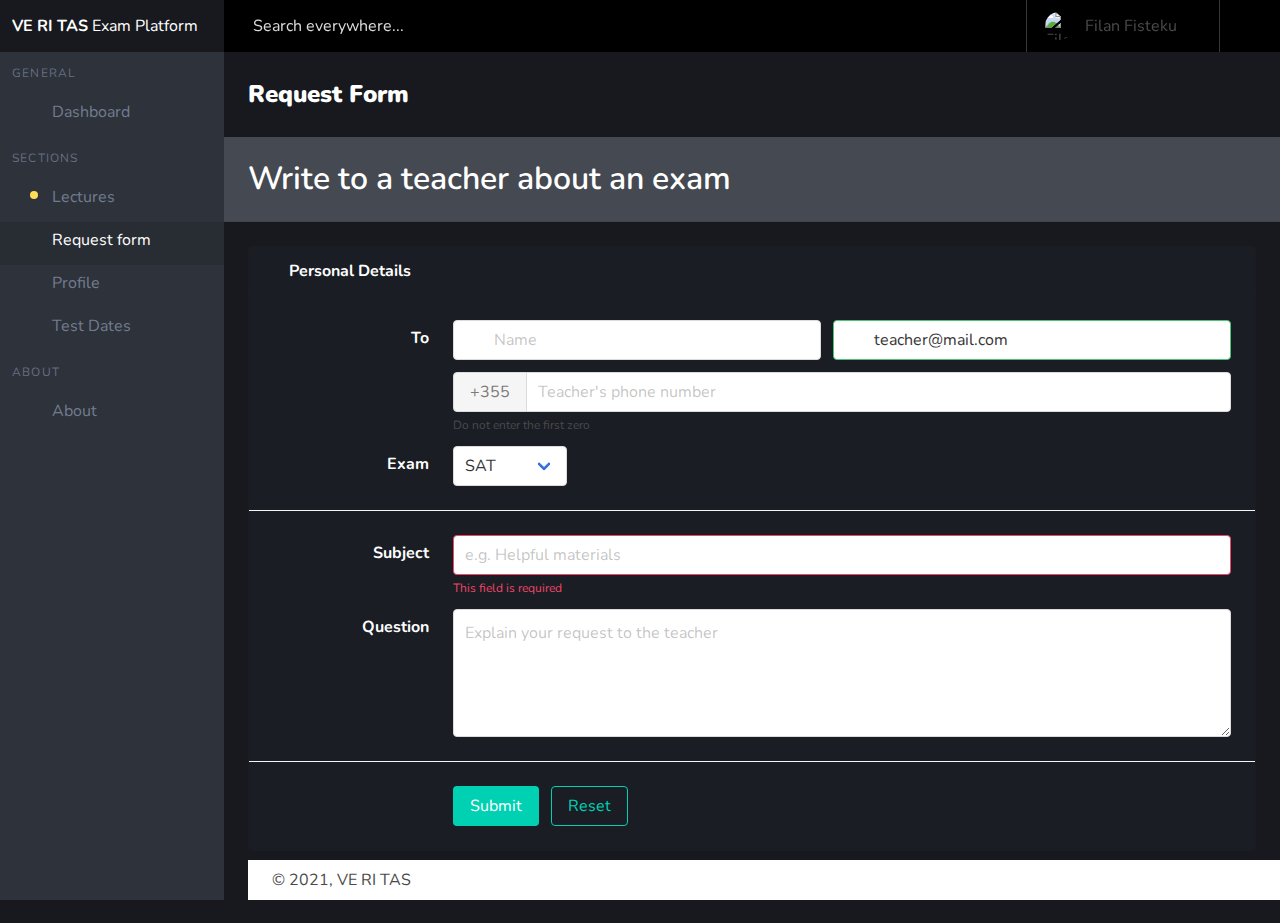
==== commit a7f17b1b: "Final initial" ====
--- a/demo/forms.html
+++ b/demo/forms.html
@@ -1,5 +1,4 @@
 <!DOCTYPE html>
-<html lang="en" class="has-aside-left has-aside-mobile-transition has-navbar-fixed-top has-aside-expanded" style="background: linear-gradient(90deg, rgba(2,0,36,1) 0%, rgba(26,30,230,0.8122957801284576) 41%, rgba(207,45,45,1) 100%);;;"></html>
 <html lang="en" class="has-aside-left has-aside-mobile-transition has-navbar-fixed-top has-aside-expanded">
 <head>
   <meta charset="utf-8">
@@ -69,11 +68,8 @@
             </a>
           </div>
         </div>
-        <a href="https://justboil.me/bulma-admin-template/one-html" title="About" class="navbar-item has-divider is-desktop-icon-only">
-          <span class="icon"><i class="mdi mdi-help-circle-outline"></i></span>
-          <span>About</span>
-        </a>
-        <a title="Log out" class="navbar-item is-desktop-icon-only">
+
+        <a href="login.html" title="Log out" class="navbar-item is-desktop-icon-only">
           <span class="icon"><i class="mdi mdi-logout"></i></span>
           <span>Log out</span>
         </a>
@@ -96,7 +92,7 @@
           </a>
         </li>
       </ul>
-      <p class="menu-label">Examples</p>
+      <p class="menu-label">Sections</p>
       <ul class="menu-list">
         <li>
           <a href="tables.html" class="has-icon">
@@ -147,7 +143,7 @@
       <ul class="menu-list">
        
         <li>
-          <a href="https://justboil.me/bulma-admin-template/one-html" class="has-icon">
+          <a href="about.html" class="has-icon">
             <span class="icon"><i class="mdi mdi-help-circle"></i></span>
             <span class="menu-item-label">About</span>
           </a>
@@ -308,8 +304,18 @@
         </form>
       </div>
     </div>
-   
-
+    <footer class="footer">
+      <div class="container-fluid">
+        <div class="level">
+          <div class="level-left">
+            <div class="level-item">
+              © 2021, VE RI TAS
+            </div>
+          </div>
+  
+        </div>
+      </div>
+    </footer>
 <script type="text/javascript" src="js/main.min.js"></script>
 <link rel="stylesheet" href="https://cdn.materialdesignicons.com/4.9.95/css/materialdesignicons.min.css">
 </body>
--- a/demo/css/main.min.css
+++ b/demo/css/main.min.css
@@ -1,3 +1,5 @@
+
+
 @keyframes spinAround {
   from {
     transform: rotate(0deg);
@@ -341,7 +343,7 @@
   background-color: #00d1b2;
 }
 .b-radio.radio input[type="radio"] + .check.is-white:before {
-  background: #fff;
+  background: #17191e;
 }
 .b-radio.radio input[type="radio"] + .check.is-black:before {
   background: #0a0a0a;
@@ -374,7 +376,7 @@
   border-color: #00d1b2;
 }
 .b-radio.radio input[type="radio"]:checked + .check.is-white {
-  border-color: #fff;
+  border-color: #17191e;
 }
 .b-radio.radio input[type="radio"]:checked + .check.is-black {
   border-color: #0a0a0a;
@@ -419,7 +421,7 @@
   border-color: #00d1b2;
 }
 .b-radio.radio:hover input[type="radio"]:not(:disabled) + .check.is-white {
-  border-color: #fff;
+  border-color: #17191e;
 }
 .b-radio.radio:hover input[type="radio"]:not(:disabled) + .check.is-black {
   border-color: #0a0a0a;
@@ -539,7 +541,7 @@
 .modal-close::before,
 .delete::after,
 .modal-close::after {
-  background-color: #fff;
+  background-color: #17191e;
   content: "";
   display: block;
   left: 50%;
@@ -729,15 +731,15 @@
   position: sticky;
   left: 0;
   z-index: 3 !important;
-  background: #fff;
+  background: #17191e;
 }
 .b-table .table tr.is-selected .checkbox input:checked + .check {
-  background: #fff
+  background: #17191e
     url("data:image/svg+xml,%3Csvg xmlns='http://www.w3.org/2000/svg' viewBox='0 0 1 1'%3E%3Cpath style='fill:%2300d1b2' d='M 0.04038059,0.6267767 0.14644661,0.52071068 0.42928932,0.80355339 0.3232233,0.90961941 z M 0.21715729,0.80355339 0.85355339,0.16715729 0.95961941,0.2732233 0.3232233,0.90961941 z'%3E%3C/path%3E%3C/svg%3E")
     no-repeat center center;
 }
 .b-table .table tr.is-selected .checkbox input + .check {
-  border-color: #fff;
+  border-color: #17191e;
 }
 .b-table .table tr.is-empty:hover {
   background-color: transparent;
@@ -779,7 +781,7 @@
   position: sticky;
   left: 0;
   z-index: 1;
-  background: #fff;
+  background: #17191e;
 }
 .b-table .table td.is-image-cell .image {
   margin: 0 auto;
@@ -805,7 +807,7 @@
   position: sticky;
   top: 0;
   z-index: 2;
-  background: #fff;
+  background: #17191e;
 }
 @media screen and (max-width: 768px) {
   .b-table .table-wrapper.has-mobile-cards thead {
@@ -1168,7 +1170,7 @@
 .modal-close::before,
 .delete::after,
 .modal-close::after {
-  background-color: #fff;
+  background-color: #17191e;
   content: "";
   display: block;
   left: 50%;
@@ -1408,10 +1410,10 @@
   border-color: #00d1b2;
 }
 .b-checkbox.checkbox input[type="checkbox"]:checked + .check.is-white {
-  background: #fff
+  background: #17191e
     url("data:image/svg+xml,%3Csvg xmlns='http://www.w3.org/2000/svg' viewBox='0 0 1 1'%3E%3Cpath style='fill:%230a0a0a' d='M 0.04038059,0.6267767 0.14644661,0.52071068 0.42928932,0.80355339 0.3232233,0.90961941 z M 0.21715729,0.80355339 0.85355339,0.16715729 0.95961941,0.2732233 0.3232233,0.90961941 z'%3E%3C/path%3E%3C/svg%3E")
     no-repeat center center;
-  border-color: #fff;
+  border-color: #17191e;
 }
 .b-checkbox.checkbox input[type="checkbox"]:checked + .check.is-black {
   background: #0a0a0a
@@ -1474,10 +1476,10 @@
   border-color: #00d1b2;
 }
 .b-checkbox.checkbox input[type="checkbox"].is-indeterminate + .check.is-white {
-  background: #fff
+  background: #17191e
     url("data:image/svg+xml,%3Csvg xmlns='http://www.w3.org/2000/svg' viewBox='0 0 1 1'%3E%3Crect style='fill:%230a0a0a' width='0.7' height='0.2' x='.15' y='.4'%3E%3C/rect%3E%3C/svg%3E")
     no-repeat center center;
-  border-color: #fff;
+  border-color: #17191e;
 }
 .b-checkbox.checkbox input[type="checkbox"].is-indeterminate + .check.is-black {
   background: #0a0a0a
@@ -1556,7 +1558,7 @@
 .b-checkbox.checkbox:hover
   input[type="checkbox"]:not(:disabled)
   + .check.is-white {
-  border-color: #fff;
+  border-color: #17191e;
 }
 .b-checkbox.checkbox:hover
   input[type="checkbox"]:not(:disabled)
@@ -1702,7 +1704,7 @@
 .modal-close::before,
 .delete::after,
 .modal-close::after {
-  background-color: #fff;
+  background-color: #17191e;
   content: "";
   display: block;
   left: 50%;
@@ -1938,7 +1940,7 @@
 }
 .switch input[type="checkbox"] + .check.is-white-passive,
 .switch input[type="checkbox"] + .check:hover {
-  background: #fff;
+  background: #17191e;
 }
 .switch
   input[type="checkbox"]
@@ -2075,7 +2077,7 @@
   background: #00d1b2;
 }
 .switch input[type="checkbox"]:checked + .check.is-white {
-  background: #fff;
+  background: #17191e;
 }
 .switch input[type="checkbox"]:checked + .check.is-black {
   background: #0a0a0a;
@@ -2296,10 +2298,10 @@
 }
 .switch.is-outlined input[type="checkbox"]:checked + .check.is-white {
   background: transparent;
-  border-color: #fff;
+  border-color: #17191e;
 }
 .switch.is-outlined input[type="checkbox"]:checked + .check.is-white:before {
-  background: #fff;
+  background: #17191e;
 }
 .switch.is-outlined input[type="checkbox"]:checked + .check.is-black {
   background: transparent;
@@ -2440,7 +2442,7 @@
 }
 .field.file.has-addons .button.is-static {
   color: #242424;
-  background-color: #fff;
+  background-color: #17191e;
   border-left: 0;
 }
 @media screen and (-ms-high-contrast: active),
@@ -2538,7 +2540,7 @@
 .modal-close::before,
 .delete::after,
 .modal-close::after {
-  background-color: #fff;
+  background-color: #17191e;
   content: "";
   display: block;
   left: 50%;
@@ -2817,7 +2819,7 @@
   text-align: inherit;
 }
 html {
-  background-color: #f8f8f8;
+  background-color: #17191e;
   font-size: 16px;
   -moz-osx-font-smoothing: grayscale;
   -webkit-font-smoothing: antialiased;
@@ -2946,7 +2948,7 @@
   box-shadow: inset 0 1px 2px rgba(10, 10, 10, 0.2), 0 0 0 1px #3273dc;
 }
 .button {
-  background-color: #fff;
+  background-color: #17191e;
   border-color: #dbdbdb;
   border-width: 1px;
   color: #363636;
@@ -3025,7 +3027,7 @@
   box-shadow: none;
 }
 .button.is-white {
-  background-color: #fff;
+  background-color: #17191e;
   border-color: transparent;
   color: #0a0a0a;
 }
@@ -3052,13 +3054,13 @@
 }
 .button.is-white[disabled],
 fieldset[disabled] .button.is-white {
-  background-color: #fff;
+  background-color: #17191e;
   border-color: transparent;
   box-shadow: none;
 }
 .button.is-white.is-inverted {
   background-color: #0a0a0a;
-  color: #fff;
+  color: #17191e;
 }
 .button.is-white.is-inverted:hover,
 .button.is-white.is-inverted.is-hovered {
@@ -3069,26 +3071,26 @@
   background-color: #0a0a0a;
   border-color: transparent;
   box-shadow: none;
-  color: #fff;
+  color: #17191e;
 }
 .button.is-white.is-loading::after {
   border-color: transparent transparent #0a0a0a #0a0a0a !important;
 }
 .button.is-white.is-outlined {
   background-color: transparent;
-  border-color: #fff;
-  color: #fff;
+  border-color: #17191e;
+  color: #17191e;
 }
 .button.is-white.is-outlined:hover,
 .button.is-white.is-outlined.is-hovered,
 .button.is-white.is-outlined:focus,
 .button.is-white.is-outlined.is-focused {
-  background-color: #fff;
-  border-color: #fff;
+  background-color: #17191e;
+  border-color: #17191e;
   color: #0a0a0a;
 }
 .button.is-white.is-outlined.is-loading::after {
-  border-color: transparent transparent #fff #fff !important;
+  border-color: transparent transparent #17191e #17191e !important;
 }
 .button.is-white.is-outlined.is-loading:hover::after,
 .button.is-white.is-outlined.is-loading.is-hovered::after,
@@ -3099,9 +3101,9 @@
 .button.is-white.is-outlined[disabled],
 fieldset[disabled] .button.is-white.is-outlined {
   background-color: transparent;
-  border-color: #fff;
+  border-color: #17191e;
   box-shadow: none;
-  color: #fff;
+  color: #17191e;
 }
 .button.is-white.is-inverted.is-outlined {
   background-color: transparent;
@@ -3113,13 +3115,13 @@
 .button.is-white.is-inverted.is-outlined:focus,
 .button.is-white.is-inverted.is-outlined.is-focused {
   background-color: #0a0a0a;
-  color: #fff;
+  color: #17191e;
 }
 .button.is-white.is-inverted.is-outlined.is-loading:hover::after,
 .button.is-white.is-inverted.is-outlined.is-loading.is-hovered::after,
 .button.is-white.is-inverted.is-outlined.is-loading:focus::after,
 .button.is-white.is-inverted.is-outlined.is-loading.is-focused::after {
-  border-color: transparent transparent #fff #fff !important;
+  border-color: transparent transparent #17191e #17191e !important;
 }
 .button.is-white.is-inverted.is-outlined[disabled],
 fieldset[disabled] .button.is-white.is-inverted.is-outlined {
@@ -5283,7 +5285,7 @@
   vertical-align: middle;
 }
 .title {
-  color: #363636;
+  color: #fff;
   font-size: 2rem;
   font-weight: 600;
   line-height: 1.125;
@@ -6336,7 +6338,7 @@
   font-size: 14px;
 }
 .label {
-  color: #363636;
+  color: #fff;
   display: block;
   font-size: 1rem;
   font-weight: 700;
@@ -6702,21 +6704,21 @@
   content: "\0227B";
 }
 .card {
-  background-color: #fff;
+  background-color: #1a1d24;
   box-shadow: none;
   color: #4a4a4a;
   max-width: 100%;
   position: relative;
 }
 .card-header {
-  background-color: rgba(0, 0, 0, 0);
+  background-color: #1a1d24;
   align-items: stretch;
   box-shadow: none;
   display: flex;
 }
 .card-header-title {
   align-items: center;
-  color: #363636;
+  color: #fff;
   display: flex;
   flex-grow: 1;
   font-weight: 700;
@@ -12999,13 +13001,13 @@
 section.section.is-title-bar ul li:last-child {
   padding-right: 0;
   font-weight: 900;
-  color: #242424;
+  color: #fff;
 }
 section.section.is-title-bar ul li:last-child:after {
   display: none;
 }
 section.hero.is-hero-bar {
-  background-color: #fff;
+  background-color: #454951;
   border-bottom: 1px solid rgba(24, 28, 33, 0.06);
 }
 section.hero.is-hero-bar .hero-body {
@@ -13252,3 +13254,70 @@
   background-color: #ffdd57;
   border-radius: 290486px;
 }
+
+.img-usa, .img-germany, .img-britain{
+border-radius: 50%;
+}
+
+.about-us h1 {
+  text-align: center;
+  font-size: 100px;
+  color: whitesmoke;
+}
+
+.flex-container{
+  justify-content: space-between;
+  display: flex;
+  padding: 20px;
+}
+.contain {
+  position: relative;
+  width: 50%;
+}
+.contain img{
+  width: 250px;
+  border-radius: 50%;
+  margin: auto;
+  
+}
+
+.overlay {
+  top: 0;
+  left: 0;
+  right: 0;
+  opacity: 0;
+  transition: 1s ease;
+
+}
+.contain:hover img{
+  opacity:0.5;
+  transition: 1s ease;
+  
+}
+
+.contain:hover .overlay {
+  opacity: 1;
+}
+
+.text {
+  color: white;
+  font-size: 30px;
+  position: absolute;
+  top: 50%;
+  left: 50%;
+  -webkit-transform: translate(-50%, -50%);
+  -ms-transform: translate(-50%, -50%);
+  transform: translate(-50%, -50%);
+  text-align: center;
+}
+.footer{
+  position: fixed;
+  bottom: 0;
+  width: 100%;
+}
+.frase{
+  text-align:center ;
+  font-size: x-large;
+  color:white ;
+  margin-top: 50px;
+}
